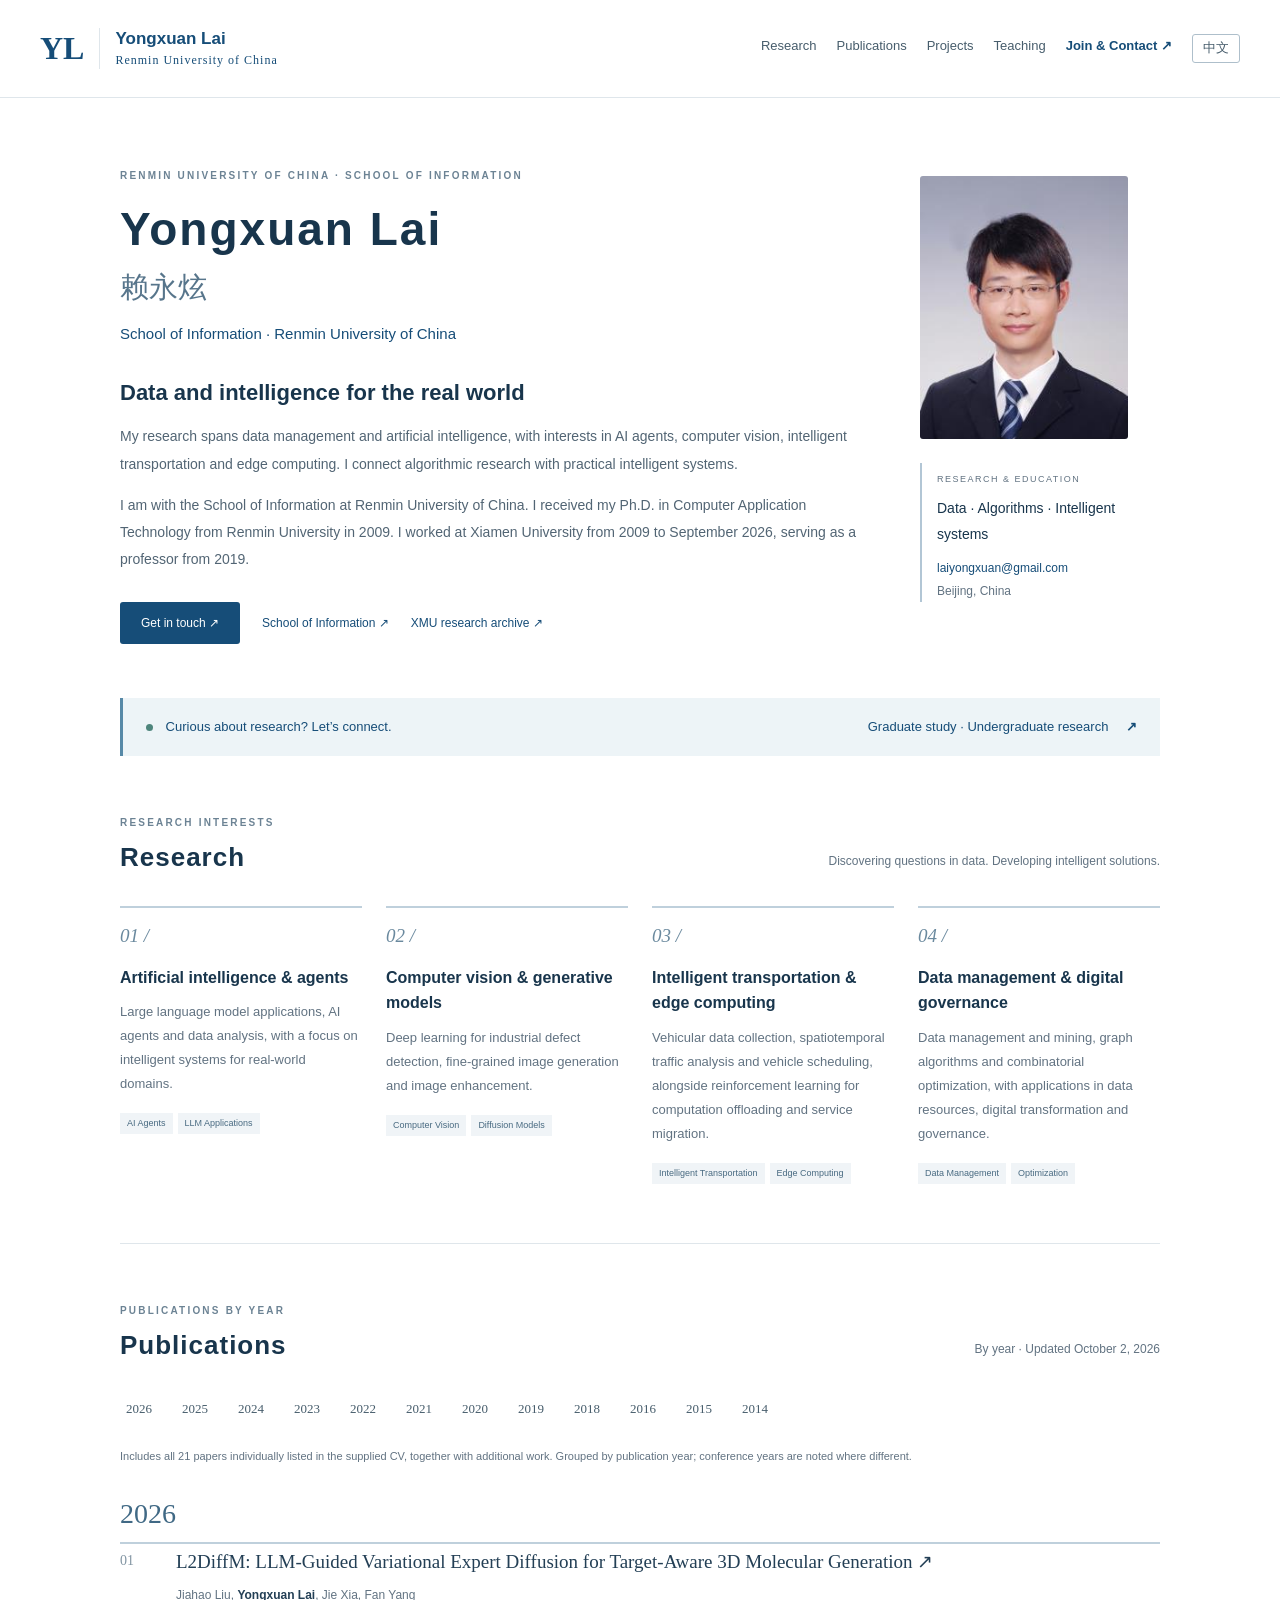
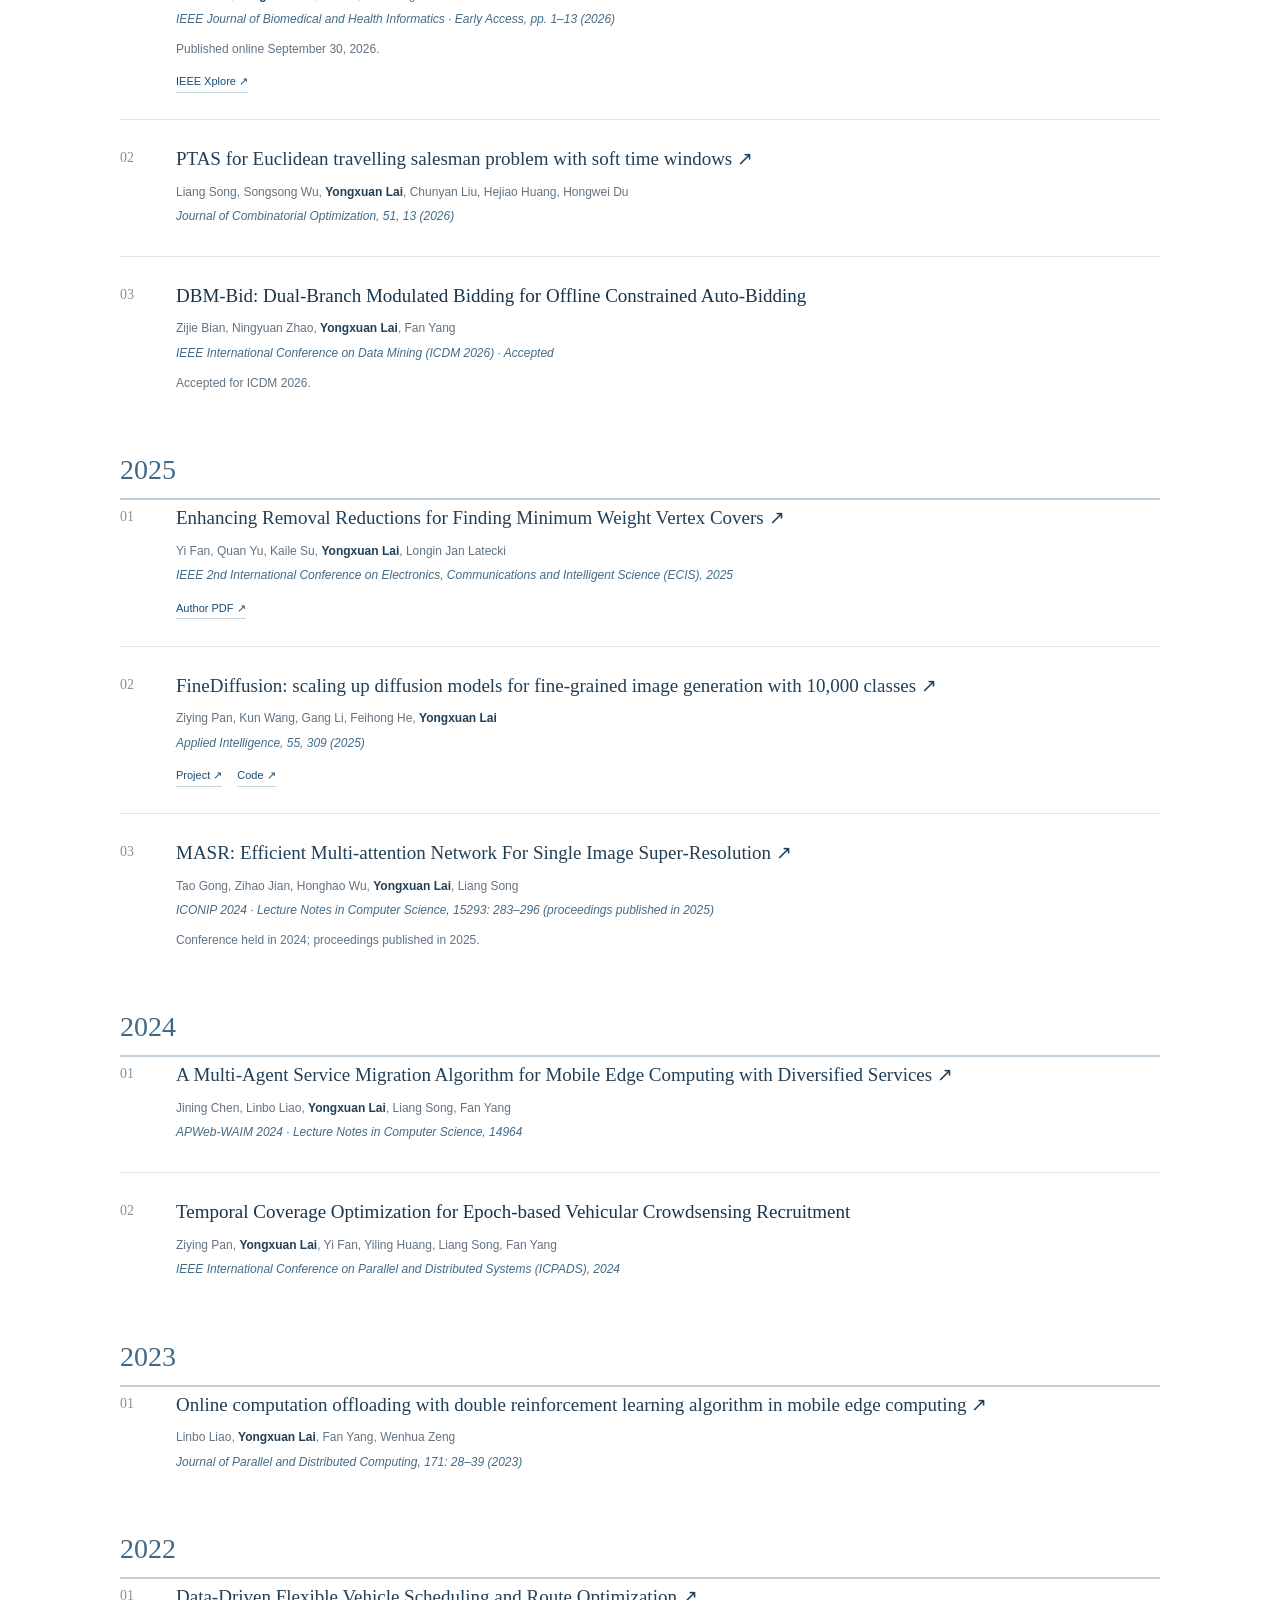
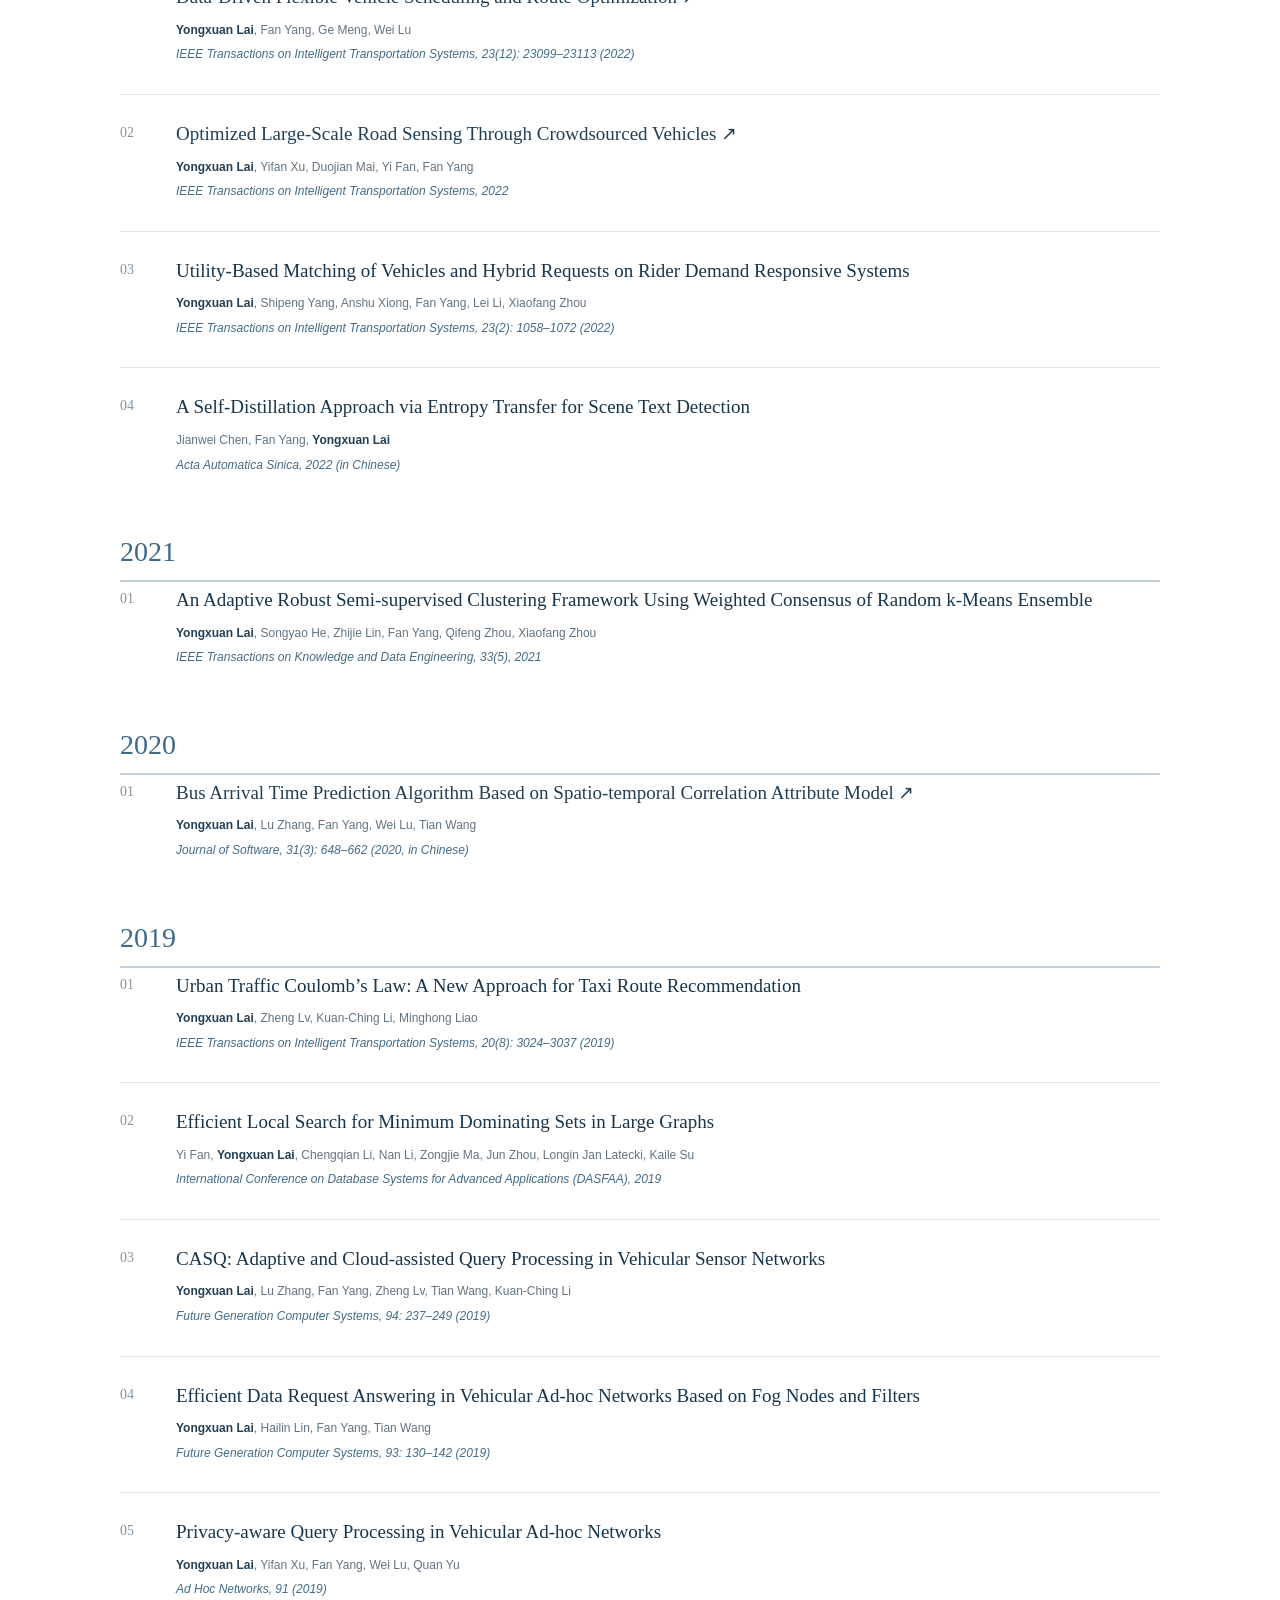
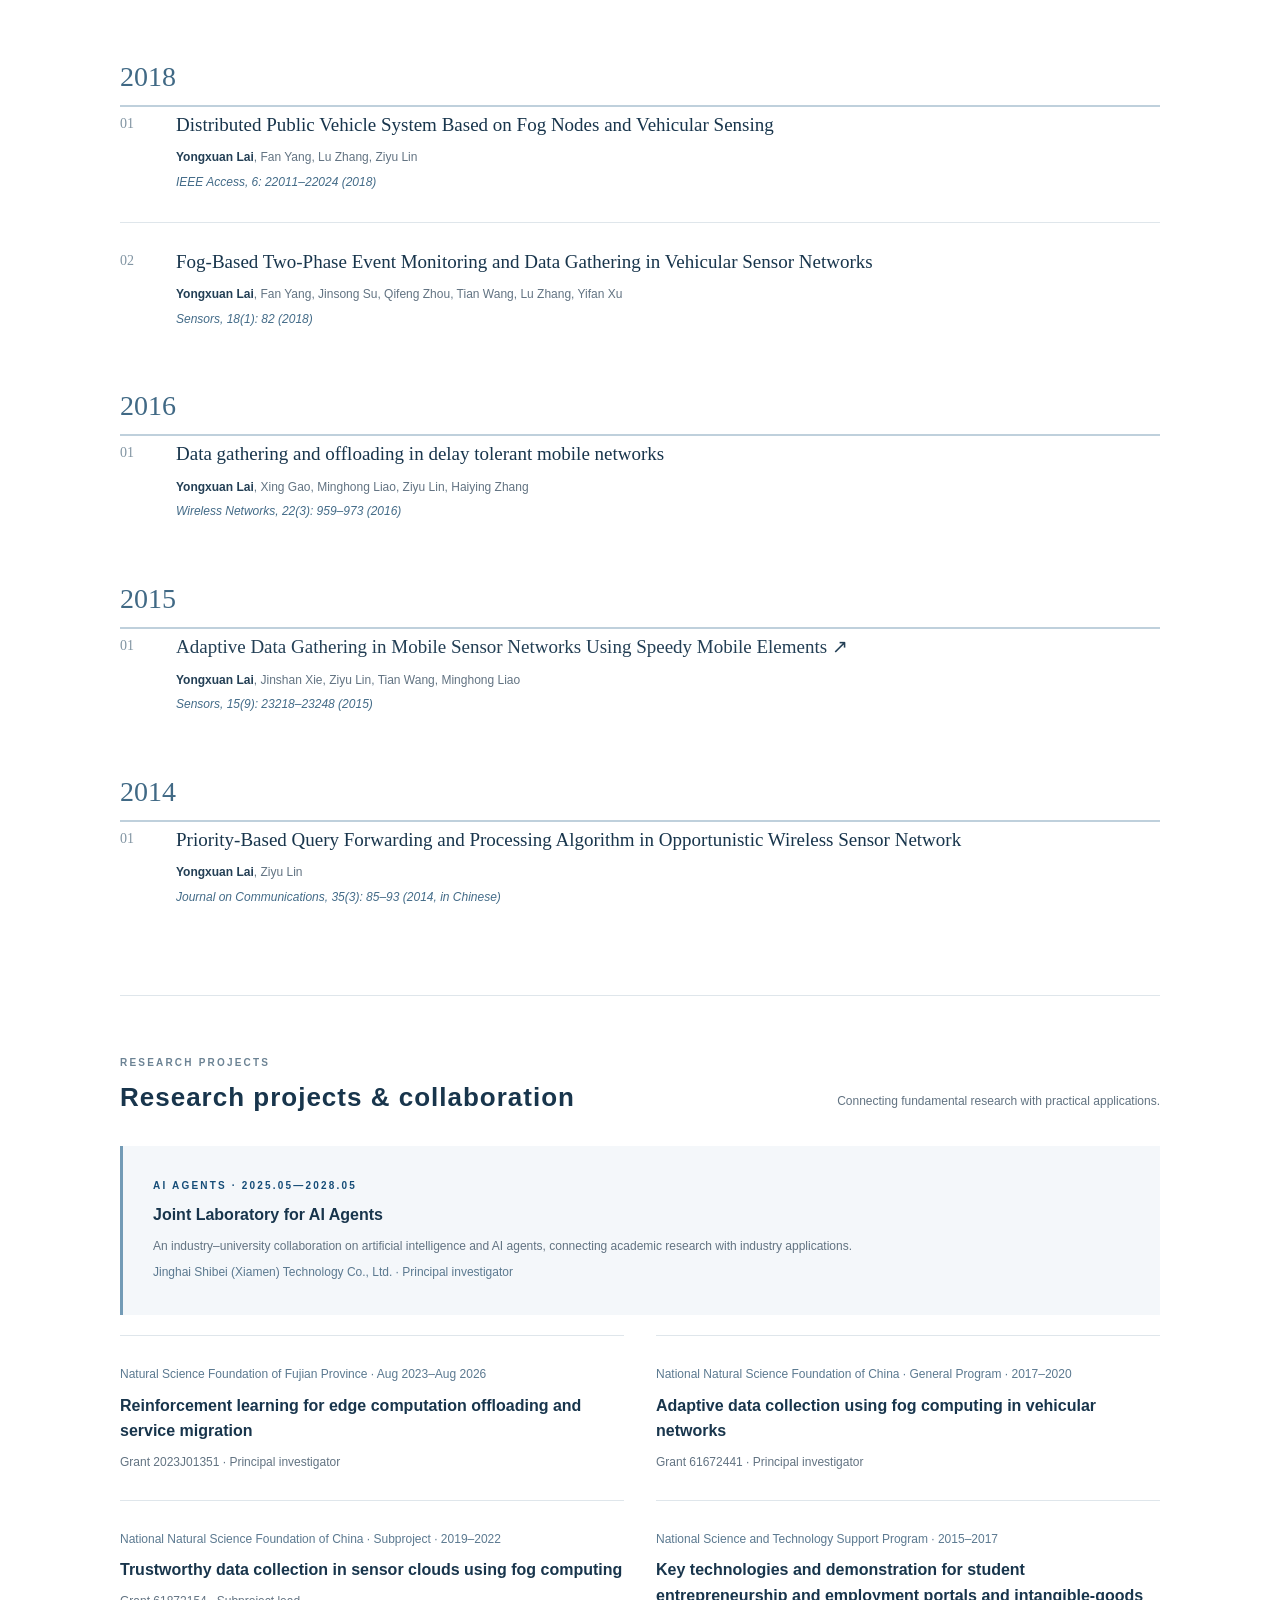
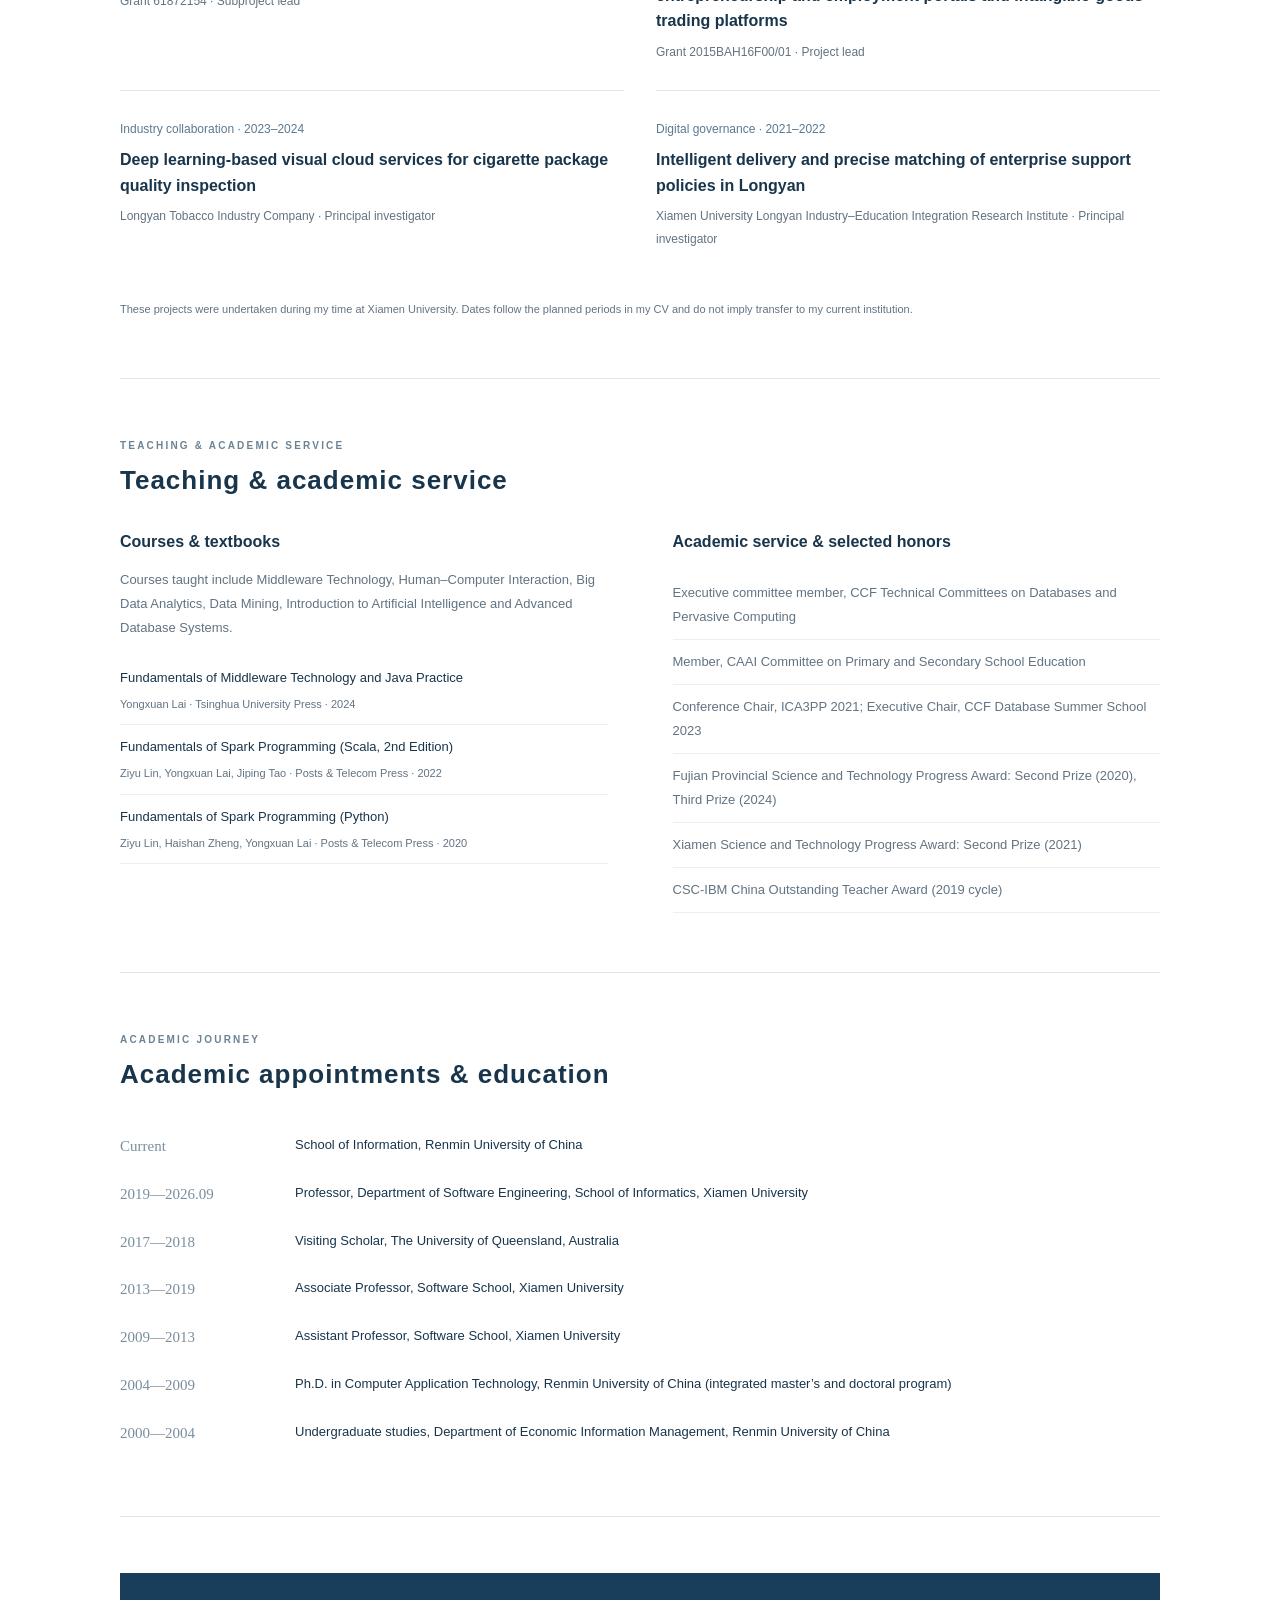
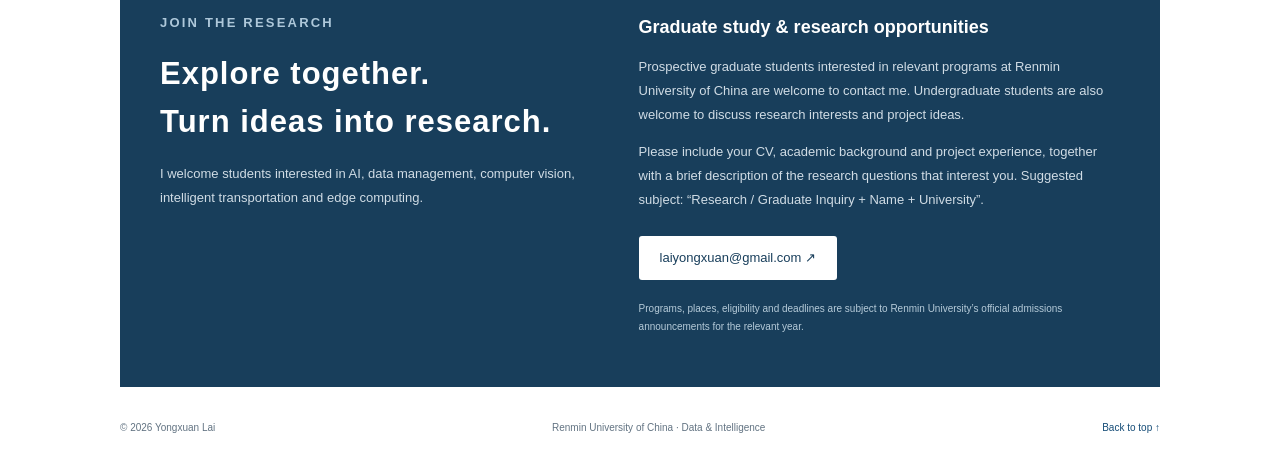
==== index.html @ f5ac89d7 "feat: update RUC affiliation and publish bilingual homepage with full bibliography" ====
<!doctype html>
<html lang="en">
<head>
<meta charset="utf-8"><meta name="viewport" content="width=device-width, initial-scale=1">
<title>Yongxuan Lai | School of Information, Renmin University of China</title>
<meta name="description" content="Yongxuan Lai, School of Information, Renmin University of China. Research in AI agents, data management, computer vision, intelligent transportation and edge computing. Publications, projects and opportunities.">
<meta name="theme-color" content="#163e65">
<link rel="icon" href="assets/favicon.svg" type="image/svg+xml"><link rel="stylesheet" href="style.css">
<link rel="alternate" hreflang="en" href="https://laiyongxuan.github.io/">
<link rel="alternate" hreflang="zh-CN" href="https://laiyongxuan.github.io/zh.html">
<link rel="alternate" hreflang="x-default" href="https://laiyongxuan.github.io/">
<link rel="canonical" href="https://laiyongxuan.github.io/">
</head>
<body>
<a class="skip" href="#main">Skip to content</a>
<header><a class="brand" href="#about">YL<span>Yongxuan Lai <small>Renmin University of China</small></span></a><nav aria-label="Main navigation"><a href="#research">Research</a><a href="#publications">Publications</a><a href="#projects">Projects</a><a href="#teaching">Teaching</a><a class="nav-join" href="#join">Join & Contact ↗</a><a class="language-switch" href="zh.html" lang="zh-CN" hreflang="zh-CN">中文</a></nav></header>
<main id="main">
<section class="hero" id="about"><div class="intro"><p class="eyebrow">RENMIN UNIVERSITY OF CHINA · SCHOOL OF INFORMATION</p><h1>Yongxuan Lai <span lang="zh-CN">赖永炫</span></h1><p class="position">School of Information · Renmin University of China</p><p class="lead">Data and intelligence for the real world</p><p>My research spans data management and artificial intelligence, with interests in AI agents, computer vision, intelligent transportation and edge computing. I connect algorithmic research with practical intelligent systems.</p><p>I am with the School of Information at Renmin University of China. I received my Ph.D. in Computer Application Technology from Renmin University in 2009. I worked at Xiamen University from 2009 to September 2026, serving as a professor from 2019.</p><div class="hero-links"><a class="button" href="mailto:laiyongxuan@gmail.com">Get in touch ↗</a><a href="https://info.ruc.edu.cn/" target="_blank" rel="noopener noreferrer">School of Information ↗</a><a href="https://scholar.xmu.edu.cn/Authors/Index?id=LaiYongXuan" target="_blank" rel="noopener noreferrer">XMU research archive ↗</a></div></div><aside class="profile"><img src="assets/portrait.jpg" alt="Yongxuan Lai" width="225" height="285"><div><span class="profile-label">RESEARCH & EDUCATION</span><p>Data · Algorithms · Intelligent systems</p><a href="mailto:laiyongxuan@gmail.com">laiyongxuan@gmail.com</a><small>Beijing, China</small></div></aside></section>
<a class="recruit-strip" href="#join"><span><i></i> Curious about research? Let’s connect.</span><span>Graduate study · Undergraduate research <b>↗</b></span></a>
<section id="research"><div class="section-heading"><div><p class="eyebrow">RESEARCH INTERESTS</p><h2>Research</h2></div><p>Discovering questions in data. Developing intelligent solutions.</p></div><div class="research-grid">
<article><span class="number">01 /</span><h3>Artificial intelligence & agents</h3><p>Large language model applications, AI agents and data analysis, with a focus on intelligent systems for real-world domains.</p><div class="tags"><span>AI Agents</span><span>LLM Applications</span></div></article>
<article><span class="number">02 /</span><h3>Computer vision & generative models</h3><p>Deep learning for industrial defect detection, fine-grained image generation and image enhancement.</p><div class="tags"><span>Computer Vision</span><span>Diffusion Models</span></div></article>
<article><span class="number">03 /</span><h3>Intelligent transportation & edge computing</h3><p>Vehicular data collection, spatiotemporal traffic analysis and vehicle scheduling, alongside reinforcement learning for computation offloading and service migration.</p><div class="tags"><span>Intelligent Transportation</span><span>Edge Computing</span></div></article>
<article><span class="number">04 /</span><h3>Data management & digital governance</h3><p>Data management and mining, graph algorithms and combinatorial optimization, with applications in data resources, digital transformation and governance.</p><div class="tags"><span>Data Management</span><span>Optimization</span></div></article>
</div></section>
<section id="publications"><div class="section-heading"><div><p class="eyebrow">PUBLICATIONS BY YEAR</p><h2>Publications</h2></div><p>By year · Updated October 2, 2026</p></div><nav class="year-nav" aria-label="Publication years"><a href="#papers-2026">2026</a><a href="#papers-2025">2025</a><a href="#papers-2024">2024</a><a href="#papers-2023">2023</a><a href="#papers-2022">2022</a><a href="#papers-2021">2021</a><a href="#papers-2020">2020</a><a href="#papers-2019">2019</a><a href="#papers-2018">2018</a><a href="#papers-2016">2016</a><a href="#papers-2015">2015</a><a href="#papers-2014">2014</a></nav><p class="section-note">Includes all 21 papers individually listed in the supplied CV, together with additional work. Grouped by publication year; conference years are noted where different.</p><div class="publication-year" id="papers-2026"><h3>2026</h3><div class="paper-list"><article class="paper" data-status="published"><div class="paper-index">01</div><div><h4><a href="https://doi.org/10.1109/JBHI.2026.3737835">L2DiffM: LLM-Guided Variational Expert Diffusion for Target-Aware 3D Molecular Generation ↗</a></h4><p>Jiahao Liu, <strong>Yongxuan Lai</strong>, Jie Xia, Fan Yang</p><p class="venue">IEEE Journal of Biomedical and Health Informatics · Early Access, pp. 1–13 (2026)</p><p class="paper-note">Published online September 30, 2026.</p><a class="paper-link" href="https://ieeexplore.ieee.org/document/11715883">IEEE Xplore ↗</a></div></article><article class="paper" data-status="published"><div class="paper-index">02</div><div><h4><a href="https://doi.org/10.1007/s10878-025-01387-z">PTAS for Euclidean travelling salesman problem with soft time windows ↗</a></h4><p>Liang Song, Songsong Wu, <strong>Yongxuan Lai</strong>, Chunyan Liu, Hejiao Huang, Hongwei Du</p><p class="venue">Journal of Combinatorial Optimization, 51, 13 (2026)</p></div></article><article class="paper" data-status="accepted"><div class="paper-index">03</div><div><h4>DBM-Bid: Dual-Branch Modulated Bidding for Offline Constrained Auto-Bidding</h4><p>Zijie Bian, Ningyuan Zhao, <strong>Yongxuan Lai</strong>, Fan Yang</p><p class="venue">IEEE International Conference on Data Mining (ICDM 2026) · Accepted</p><p class="paper-note">Accepted for ICDM 2026.</p></div></article></div></div><div class="publication-year" id="papers-2025"><h3>2025</h3><div class="paper-list"><article class="paper" data-status="published"><div class="paper-index">01</div><div><h4><a href="https://doi.org/10.1109/ECIS65594.2025.11086670">Enhancing Removal Reductions for Finding Minimum Weight Vertex Covers ↗</a></h4><p>Yi Fan, Quan Yu, Kaile Su, <strong>Yongxuan Lai</strong>, Longin Jan Latecki</p><p class="venue">IEEE 2nd International Conference on Electronics, Communications and Intelligent Science (ECIS), 2025</p><a class="paper-link" href="https://cis.temple.edu/~latecki/Papers/YiFan2025.pdf">Author PDF ↗</a></div></article><article class="paper" data-status="published"><div class="paper-index">02</div><div><h4><a href="https://doi.org/10.1007/s10489-024-06215-1">FineDiffusion: scaling up diffusion models for fine-grained image generation with 10,000 classes ↗</a></h4><p>Ziying Pan, Kun Wang, Gang Li, Feihong He, <strong>Yongxuan Lai</strong></p><p class="venue">Applied Intelligence, 55, 309 (2025)</p><a class="paper-link" href="https://finediffusion.github.io/">Project ↗</a><a class="paper-link" href="https://github.com/FineDiffusion/FineDiffusion/">Code ↗</a></div></article><article class="paper" data-status="published"><div class="paper-index">03</div><div><h4><a href="https://doi.org/10.1007/978-981-96-6596-9_20">MASR: Efficient Multi-attention Network For Single Image Super-Resolution ↗</a></h4><p>Tao Gong, Zihao Jian, Honghao Wu, <strong>Yongxuan Lai</strong>, Liang Song</p><p class="venue">ICONIP 2024 · Lecture Notes in Computer Science, 15293: 283–296 (proceedings published in 2025)</p><p class="paper-note">Conference held in 2024; proceedings published in 2025.</p></div></article></div></div><div class="publication-year" id="papers-2024"><h3>2024</h3><div class="paper-list"><article class="paper" data-status="published"><div class="paper-index">01</div><div><h4><a href="https://doi.org/10.1007/978-981-97-7241-4_22">A Multi-Agent Service Migration Algorithm for Mobile Edge Computing with Diversified Services ↗</a></h4><p>Jining Chen, Linbo Liao, <strong>Yongxuan Lai</strong>, Liang Song, Fan Yang</p><p class="venue">APWeb-WAIM 2024 · Lecture Notes in Computer Science, 14964</p></div></article><article class="paper" data-status="published"><div class="paper-index">02</div><div><h4>Temporal Coverage Optimization for Epoch-based Vehicular Crowdsensing Recruitment</h4><p>Ziying Pan, <strong>Yongxuan Lai</strong>, Yi Fan, Yiling Huang, Liang Song, Fan Yang</p><p class="venue">IEEE International Conference on Parallel and Distributed Systems (ICPADS), 2024</p></div></article></div></div><div class="publication-year" id="papers-2023"><h3>2023</h3><div class="paper-list"><article class="paper" data-status="published"><div class="paper-index">01</div><div><h4><a href="https://doi.org/10.1016/j.jpdc.2022.09.006">Online computation offloading with double reinforcement learning algorithm in mobile edge computing ↗</a></h4><p>Linbo Liao, <strong>Yongxuan Lai</strong>, Fan Yang, Wenhua Zeng</p><p class="venue">Journal of Parallel and Distributed Computing, 171: 28–39 (2023)</p></div></article></div></div><div class="publication-year" id="papers-2022"><h3>2022</h3><div class="paper-list"><article class="paper" data-status="published"><div class="paper-index">01</div><div><h4><a href="https://doi.org/10.1109/TITS.2022.3204644">Data-Driven Flexible Vehicle Scheduling and Route Optimization ↗</a></h4><p><strong>Yongxuan Lai</strong>, Fan Yang, Ge Meng, Wei Lu</p><p class="venue">IEEE Transactions on Intelligent Transportation Systems, 23(12): 23099–23113 (2022)</p></div></article><article class="paper" data-status="published"><div class="paper-index">02</div><div><h4><a href="https://doi.org/10.1109/TITS.2022.3147211">Optimized Large-Scale Road Sensing Through Crowdsourced Vehicles ↗</a></h4><p><strong>Yongxuan Lai</strong>, Yifan Xu, Duojian Mai, Yi Fan, Fan Yang</p><p class="venue">IEEE Transactions on Intelligent Transportation Systems, 2022</p></div></article><article class="paper" data-status="published"><div class="paper-index">03</div><div><h4>Utility-Based Matching of Vehicles and Hybrid Requests on Rider Demand Responsive Systems</h4><p><strong>Yongxuan Lai</strong>, Shipeng Yang, Anshu Xiong, Fan Yang, Lei Li, Xiaofang Zhou</p><p class="venue">IEEE Transactions on Intelligent Transportation Systems, 23(2): 1058–1072 (2022)</p></div></article><article class="paper" data-status="published"><div class="paper-index">04</div><div><h4>A Self-Distillation Approach via Entropy Transfer for Scene Text Detection</h4><p>Jianwei Chen, Fan Yang, <strong>Yongxuan Lai</strong></p><p class="venue">Acta Automatica Sinica, 2022 (in Chinese)</p></div></article></div></div><div class="publication-year" id="papers-2021"><h3>2021</h3><div class="paper-list"><article class="paper" data-status="published"><div class="paper-index">01</div><div><h4>An Adaptive Robust Semi-supervised Clustering Framework Using Weighted Consensus of Random k-Means Ensemble</h4><p><strong>Yongxuan Lai</strong>, Songyao He, Zhijie Lin, Fan Yang, Qifeng Zhou, Xiaofang Zhou</p><p class="venue">IEEE Transactions on Knowledge and Data Engineering, 33(5), 2021</p></div></article></div></div><div class="publication-year" id="papers-2020"><h3>2020</h3><div class="paper-list"><article class="paper" data-status="published"><div class="paper-index">01</div><div><h4><a href="https://doi.org/10.13328/j.cnki.jos.005901">Bus Arrival Time Prediction Algorithm Based on Spatio-temporal Correlation Attribute Model ↗</a></h4><p><strong>Yongxuan Lai</strong>, Lu Zhang, Fan Yang, Wei Lu, Tian Wang</p><p class="venue">Journal of Software, 31(3): 648–662 (2020, in Chinese)</p></div></article></div></div><div class="publication-year" id="papers-2019"><h3>2019</h3><div class="paper-list"><article class="paper" data-status="published"><div class="paper-index">01</div><div><h4>Urban Traffic Coulomb’s Law: A New Approach for Taxi Route Recommendation</h4><p><strong>Yongxuan Lai</strong>, Zheng Lv, Kuan-Ching Li, Minghong Liao</p><p class="venue">IEEE Transactions on Intelligent Transportation Systems, 20(8): 3024–3037 (2019)</p></div></article><article class="paper" data-status="published"><div class="paper-index">02</div><div><h4>Efficient Local Search for Minimum Dominating Sets in Large Graphs</h4><p>Yi Fan, <strong>Yongxuan Lai</strong>, Chengqian Li, Nan Li, Zongjie Ma, Jun Zhou, Longin Jan Latecki, Kaile Su</p><p class="venue">International Conference on Database Systems for Advanced Applications (DASFAA), 2019</p></div></article><article class="paper" data-status="published"><div class="paper-index">03</div><div><h4>CASQ: Adaptive and Cloud-assisted Query Processing in Vehicular Sensor Networks</h4><p><strong>Yongxuan Lai</strong>, Lu Zhang, Fan Yang, Zheng Lv, Tian Wang, Kuan-Ching Li</p><p class="venue">Future Generation Computer Systems, 94: 237–249 (2019)</p></div></article><article class="paper" data-status="published"><div class="paper-index">04</div><div><h4>Efficient Data Request Answering in Vehicular Ad-hoc Networks Based on Fog Nodes and Filters</h4><p><strong>Yongxuan Lai</strong>, Hailin Lin, Fan Yang, Tian Wang</p><p class="venue">Future Generation Computer Systems, 93: 130–142 (2019)</p></div></article><article class="paper" data-status="published"><div class="paper-index">05</div><div><h4>Privacy-aware Query Processing in Vehicular Ad-hoc Networks</h4><p><strong>Yongxuan Lai</strong>, Yifan Xu, Fan Yang, Wei Lu, Quan Yu</p><p class="venue">Ad Hoc Networks, 91 (2019)</p></div></article></div></div><div class="publication-year" id="papers-2018"><h3>2018</h3><div class="paper-list"><article class="paper" data-status="published"><div class="paper-index">01</div><div><h4>Distributed Public Vehicle System Based on Fog Nodes and Vehicular Sensing</h4><p><strong>Yongxuan Lai</strong>, Fan Yang, Lu Zhang, Ziyu Lin</p><p class="venue">IEEE Access, 6: 22011–22024 (2018)</p></div></article><article class="paper" data-status="published"><div class="paper-index">02</div><div><h4>Fog-Based Two-Phase Event Monitoring and Data Gathering in Vehicular Sensor Networks</h4><p><strong>Yongxuan Lai</strong>, Fan Yang, Jinsong Su, Qifeng Zhou, Tian Wang, Lu Zhang, Yifan Xu</p><p class="venue">Sensors, 18(1): 82 (2018)</p></div></article></div></div><div class="publication-year" id="papers-2016"><h3>2016</h3><div class="paper-list"><article class="paper" data-status="published"><div class="paper-index">01</div><div><h4>Data gathering and offloading in delay tolerant mobile networks</h4><p><strong>Yongxuan Lai</strong>, Xing Gao, Minghong Liao, Ziyu Lin, Haiying Zhang</p><p class="venue">Wireless Networks, 22(3): 959–973 (2016)</p></div></article></div></div><div class="publication-year" id="papers-2015"><h3>2015</h3><div class="paper-list"><article class="paper" data-status="published"><div class="paper-index">01</div><div><h4><a href="https://doi.org/10.3390/s150923218">Adaptive Data Gathering in Mobile Sensor Networks Using Speedy Mobile Elements ↗</a></h4><p><strong>Yongxuan Lai</strong>, Jinshan Xie, Ziyu Lin, Tian Wang, Minghong Liao</p><p class="venue">Sensors, 15(9): 23218–23248 (2015)</p></div></article></div></div><div class="publication-year" id="papers-2014"><h3>2014</h3><div class="paper-list"><article class="paper" data-status="published"><div class="paper-index">01</div><div><h4>Priority-Based Query Forwarding and Processing Algorithm in Opportunistic Wireless Sensor Network</h4><p><strong>Yongxuan Lai</strong>, Ziyu Lin</p><p class="venue">Journal on Communications, 35(3): 85–93 (2014, in Chinese)</p></div></article></div></div></section>
<section id="projects"><div class="section-heading"><div><p class="eyebrow">RESEARCH PROJECTS</p><h2>Research projects & collaboration</h2></div><p>Connecting fundamental research with practical applications.</p></div><div class="projects">
<article class="featured-project"><p class="eyebrow">AI AGENTS · 2025.05—2028.05</p><h3>Joint Laboratory for AI Agents</h3><p>An industry–university collaboration on artificial intelligence and AI agents, connecting academic research with industry applications.</p><p class="project-meta">Jinghai Shibei (Xiamen) Technology Co., Ltd. · Principal investigator</p></article>
<article><p class="project-meta">Natural Science Foundation of Fujian Province · Aug 2023–Aug 2026</p><h3>Reinforcement learning for edge computation offloading and service migration</h3><p>Grant 2023J01351 · Principal investigator</p></article>
<article><p class="project-meta">National Natural Science Foundation of China · General Program · 2017–2020</p><h3>Adaptive data collection using fog computing in vehicular networks</h3><p>Grant 61672441 · Principal investigator</p></article>
<article><p class="project-meta">National Natural Science Foundation of China · Subproject · 2019–2022</p><h3>Trustworthy data collection in sensor clouds using fog computing</h3><p>Grant 61872154 · Subproject lead</p></article>
<article><p class="project-meta">National Science and Technology Support Program · 2015–2017</p><h3>Key technologies and demonstration for student entrepreneurship and employment portals and intangible-goods trading platforms</h3><p>Grant 2015BAH16F00/01 · Project lead</p></article>
<article><p class="project-meta">Industry collaboration · 2023–2024</p><h3>Deep learning-based visual cloud services for cigarette package quality inspection</h3><p>Longyan Tobacco Industry Company · Principal investigator</p></article>
<article><p class="project-meta">Digital governance · 2021–2022</p><h3>Intelligent delivery and precise matching of enterprise support policies in Longyan</h3><p>Xiamen University Longyan Industry–Education Integration Research Institute · Principal investigator</p></article>
</div><p class="section-note">These projects were undertaken during my time at Xiamen University. Dates follow the planned periods in my CV and do not imply transfer to my current institution.</p></section>
<section id="teaching"><div class="section-heading"><div><p class="eyebrow">TEACHING & ACADEMIC SERVICE</p><h2>Teaching & academic service</h2></div></div><div class="two-columns"><div><h3 class="subheading">Courses & textbooks</h3><p>Courses taught include Middleware Technology, Human–Computer Interaction, Big Data Analytics, Data Mining, Introduction to Artificial Intelligence and Advanced Database Systems.</p><ul class="clean-list"><li><strong>Fundamentals of Middleware Technology and Java Practice</strong><span>Yongxuan Lai · Tsinghua University Press · 2024</span></li><li><strong>Fundamentals of Spark Programming (Scala, 2nd Edition)</strong><span>Ziyu Lin, Yongxuan Lai, Jiping Tao · Posts & Telecom Press · 2022</span></li><li><strong>Fundamentals of Spark Programming (Python)</strong><span>Ziyu Lin, Haishan Zheng, Yongxuan Lai · Posts & Telecom Press · 2020</span></li></ul></div><div><h3 class="subheading">Academic service & selected honors</h3><ul class="clean-list"><li>Executive committee member, CCF Technical Committees on Databases and Pervasive Computing</li><li>Member, CAAI Committee on Primary and Secondary School Education</li><li>Conference Chair, ICA3PP 2021; Executive Chair, CCF Database Summer School 2023</li><li>Fujian Provincial Science and Technology Progress Award: Second Prize (2020), Third Prize (2024)</li><li>Xiamen Science and Technology Progress Award: Second Prize (2021)</li><li>CSC-IBM China Outstanding Teacher Award (2019 cycle)</li></ul></div></div></section>
<section id="experience"><div class="section-heading"><div><p class="eyebrow">ACADEMIC JOURNEY</p><h2>Academic appointments & education</h2></div></div><div class="timeline"><p><time>Current</time><span>School of Information, Renmin University of China</span></p><p><time>2019—2026.09</time><span>Professor, Department of Software Engineering, School of Informatics, Xiamen University</span></p><p><time>2017—2018</time><span>Visiting Scholar, The University of Queensland, Australia</span></p><p><time>2013—2019</time><span>Associate Professor, Software School, Xiamen University</span></p><p><time>2009—2013</time><span>Assistant Professor, Software School, Xiamen University</span></p><p><time>2004—2009</time><span>Ph.D. in Computer Application Technology, Renmin University of China (integrated master’s and doctoral program)</span></p><p><time>2000—2004</time><span>Undergraduate studies, Department of Economic Information Management, Renmin University of China</span></p></div></section>
<section class="join" id="join"><div><p class="eyebrow">JOIN THE RESEARCH</p><h2>Explore together.<br>Turn ideas into research.</h2><p>I welcome students interested in AI, data management, computer vision, intelligent transportation and edge computing.</p></div><div><h3>Graduate study & research opportunities</h3><p>Prospective graduate students interested in relevant programs at Renmin University of China are welcome to contact me. Undergraduate students are also welcome to discuss research interests and project ideas.</p><p>Please include your CV, academic background and project experience, together with a brief description of the research questions that interest you. Suggested subject: “Research / Graduate Inquiry + Name + University”.</p><a class="button light" href="mailto:laiyongxuan@gmail.com?subject=Research%20%2F%20Graduate%20Inquiry">laiyongxuan@gmail.com ↗</a><p class="join-note">Programs, places, eligibility and deadlines are subject to Renmin University’s official admissions announcements for the relevant year.</p></div></section>
</main><footer><span>© 2026 Yongxuan Lai</span><span>Renmin University of China · Data & Intelligence</span><a href="#about">Back to top ↑</a></footer>
</body></html>
---- style.css ----
:root{--ink:#18354c;--blue:#164d78;--muted:#627382;--line:#dfe6eb;--paper:#fff;--wash:#f4f7fa}*{box-sizing:border-box}html{scroll-behavior:smooth;scroll-padding-top:95px}body{margin:0;background:var(--paper);color:var(--ink);font-family:Inter,"Segoe UI","Microsoft YaHei",sans-serif;font-size:15px;line-height:1.85}a{color:var(--blue);text-decoration:none}a:hover{text-decoration:underline;text-underline-offset:5px}a:focus-visible{outline:3px solid #bc843f;outline-offset:5px}header{max-width:1200px;margin:auto;min-height:98px;display:flex;align-items:center;justify-content:space-between;padding:20px 40px;border-bottom:1px solid var(--line);gap:24px}.brand{display:flex;gap:15px;align-items:center;font-family:Georgia,serif;font-size:32px;font-weight:bold;line-height:1.3}.brand>span{border-left:1px solid var(--line);padding-left:15px;font-family:"Microsoft YaHei",sans-serif;font-size:17px}.brand small{display:block;font-weight:400;font-family:Georgia,serif;font-size:12px;letter-spacing:1px;margin-top:3px}nav{display:flex;gap:26px;font-size:13px}nav a{color:#475d6c}.nav-join{color:var(--blue);font-weight:600}main{max-width:1120px;margin:auto;padding:0 40px}.hero{display:grid;grid-template-columns:1fr 240px;gap:85px;padding:70px 0 54px;border:0}.eyebrow{font-size:10px;letter-spacing:2.2px;font-weight:700;color:#6c8394;line-height:1.6;margin:0 0 16px}h1{font-size:46px;letter-spacing:2px;line-height:1.3;margin:0 0 14px;font-weight:600}h1 span{font-family:Georgia,serif;font-size:29px;font-weight:400;letter-spacing:0;display:block;margin-top:9px;color:#57758b}.position{font-size:15px;margin:0 0 28px;color:var(--blue)}.lead{font-size:22px!important;font-weight:600;margin-bottom:12px!important}.intro>p:not(.eyebrow):not(.position){font-size:14px;line-height:1.95}.intro>p:not(.lead):not(.position):not(.eyebrow){color:#526574}.hero-links{display:flex;align-items:center;gap:22px;flex-wrap:wrap;margin-top:28px;font-size:12px}.button{display:inline-block;background:var(--blue);color:white;padding:10px 21px;border-radius:3px}.profile{padding-top:8px}.profile img{display:block;width:208px;height:263px;object-fit:cover;object-position:top;border-radius:3px;background:var(--wash)}.profile>div{border-left:2px solid #b2c6d5;margin-top:24px;padding-left:15px}.profile-label{font-size:9px;letter-spacing:1.5px;color:var(--muted)}.profile p{font-size:14px;margin:5px 0}.profile a{font-size:12px}.profile small{display:block;color:var(--muted);font-size:12px}.recruit-strip{display:flex;justify-content:space-between;gap:14px;background:#edf4f7;padding:17px 23px;border-left:3px solid #5789a7;font-size:13px}.recruit-strip i{display:inline-block;width:7px;height:7px;background:#4e857c;border-radius:50%;margin-right:9px}.recruit-strip b{margin-left:14px}section{padding:59px 0;border-bottom:1px solid var(--line);scroll-margin-top:15px}.section-heading{display:flex;justify-content:space-between;align-items:end;gap:20px;margin-bottom:29px}.section-heading .eyebrow{margin-bottom:7px}h2{font-size:26px;letter-spacing:1px;font-weight:600;line-height:1.5;margin:0}.section-heading>p{font-size:12px;color:var(--muted);margin:0 0 5px}h3{font-size:17px;font-weight:600;line-height:1.6;margin:0 0 12px}.research-grid{display:grid;grid-template-columns:repeat(4,1fr);gap:24px}.research-grid article{border-top:2px solid #bfd0dc;padding-top:15px}.number{font:italic 19px Georgia,serif;color:#6a899e}.research-grid h3{margin:14px 0 10px;font-size:16px}.research-grid p{font-size:13px;color:var(--muted);margin:0 0 17px}.tags{display:flex;gap:5px;flex-wrap:wrap}.tags span{font-size:9px;color:#486a81;background:#f0f4f7;padding:2px 7px}.paper{display:grid;grid-template-columns:76px 1fr;gap:24px;padding:25px 0;border-top:1px solid var(--line)}.paper:first-child{border-top:0;padding-top:4px}.year{font:23px Georgia,serif;color:#406985;padding-top:2px}.year span{display:block;font:10px "Microsoft YaHei",sans-serif;color:#588678;margin-top:10px}.paper h3{font-family:Georgia,"Times New Roman",serif;font-size:19px;line-height:1.45;margin-bottom:8px;font-weight:500}.paper h3 a{color:#233f55}.paper p{font-size:12px;line-height:1.8;color:var(--muted);margin:3px 0}.paper strong{color:#233f55;font-weight:600}.paper .venue{color:#436b88;font-style:italic}.paper .paper-note{margin-top:8px}.paper-link{display:inline-block;font-size:11px;margin:8px 15px 0 0;border-bottom:1px solid #c6d6e1}.section-note{font-size:11px;color:var(--muted);margin:22px 0 0}.projects{display:grid;grid-template-columns:1fr 1fr;gap:0 32px}.projects article{border-top:1px solid var(--line);padding:23px 0}.projects .featured-project{grid-column:1/-1;background:var(--wash);padding:28px 30px;margin-bottom:20px;border:0;border-left:3px solid #739bb6}.projects h3{font-size:16px;margin:7px 0}.projects p{font-size:12px;color:var(--muted);margin:4px 0}.projects .eyebrow{font-size:10px;color:var(--blue);margin-bottom:8px}.project-meta{color:#5b7990!important}.two-columns{display:grid;grid-template-columns:1fr 1fr;gap:65px}.two-columns p,.clean-list{font-size:13px;color:var(--muted)}.subheading{font-size:16px}.clean-list{list-style:none;padding:0;margin:16px 0 0}.clean-list li{padding:10px 0;border-bottom:1px solid #edf0f3}.clean-list strong{font-weight:500;color:var(--ink)}.clean-list span{display:block;font-size:11px;margin-top:4px}.timeline p{display:grid;grid-template-columns:155px 1fr;gap:20px;font-size:13px;margin:0;padding:10px 0}.timeline time{color:#7b8f9e;font-family:Georgia,serif;font-size:15px}.join{margin-top:56px;background:#183e5b;color:#fff;padding:40px;display:grid;grid-template-columns:1fr 1.15fr;gap:60px;border:0}.join .eyebrow{color:#aec8da}.join h2{font-size:31px;line-height:1.55;margin-bottom:16px}.join p{font-size:13px;color:#d0dce5}.join h3{font-size:18px}.join .light{background:#fff;color:#183e5b;font-size:13px;margin:10px 0}.join .join-note{font-size:10px;color:#b6cbd9}.skip{position:absolute;left:-1000px}.skip:focus{left:12px;top:12px;background:white;z-index:10;padding:12px}footer{max-width:1120px;margin:0 auto;padding:32px 40px;display:flex;gap:20px;justify-content:space-between;font-size:10px;color:var(--muted)}@media(max-width:900px){header{flex-wrap:wrap}nav{gap:22px;flex-wrap:wrap}.hero{gap:35px;grid-template-columns:1fr 208px}.research-grid{grid-template-columns:1fr 1fr}.join{gap:30px}.two-columns{gap:35px}}@media(max-width:600px){header{padding:20px 24px;gap:18px}nav{gap:10px 18px;font-size:12px}main{padding:0 24px}.hero{padding:35px 0;grid-template-columns:1fr;gap:24px}h1{font-size:38px}h1 span{font-size:25px}.profile{display:flex;gap:22px;align-items:center;padding:0}.profile img{width:100px;height:127px}.profile>div{margin:0}.hero-links{gap:15px}.recruit-strip{display:block;padding:14px 17px}.recruit-strip>span{display:block;font-size:12px}.section-heading{display:block}.section-heading>p{margin-top:12px}section{padding:40px 0}.research-grid{gap:24px 18px}.research-grid h3{font-size:15px}.paper{grid-template-columns:48px 1fr;gap:14px}.year{font-size:19px}.year span{font-size:9px}.paper h3{font-size:17px;overflow-wrap:anywhere}.projects,.two-columns{grid-template-columns:1fr;gap:15px}.timeline p{grid-template-columns:100px 1fr;gap:12px}.join{grid-template-columns:1fr;padding:28px 24px;margin-top:35px;gap:18px}.join h2{font-size:27px}footer{flex-wrap:wrap;padding:25px 24px;gap:10px 20px}}@media(prefers-reduced-motion:reduce){html{scroll-behavior:auto}}@media print{header,nav,.recruit-strip,.hero-links,.skip{display:none}main{padding:0;max-width:none}.hero{padding-top:0}section{break-inside:avoid}.join{background:white;color:var(--ink)}.join p,.join .eyebrow{color:var(--ink)}a{color:inherit}}
/* Bilingual navigation and yearly bibliography. */
header{max-width:1360px;flex-wrap:wrap}nav{gap:20px}.language-switch{border:1px solid #aebfcb;border-radius:3px;padding:1px 10px;white-space:nowrap}.year-nav{display:flex;flex-wrap:wrap;gap:8px 18px;font-family:Georgia,serif;margin-bottom:18px}.year-nav a{padding:3px 6px}.publication-year{padding-top:32px;scroll-margin-top:25px}.publication-year>h3{font:28px Georgia,serif;color:#406985;border-bottom:2px solid #bfd0dc;padding-bottom:12px;margin-bottom:0}.paper{grid-template-columns:36px 1fr;gap:20px}.paper-index{font:14px Georgia,serif;color:#8295a3;padding-top:5px}.paper h4{font-family:Georgia,"Times New Roman",serif;font-size:19px;line-height:1.5;margin:0 0 8px;font-weight:500}.paper h4 a{color:#233f55}.submissions{border-top:1px dashed #bcc8d0;margin-top:32px}.submissions>h3{font:600 19px "Segoe UI","Microsoft YaHei",sans-serif}.submissions .paper-note{color:#806530}html[lang="en"] .research-grid h3{font-size:16px}html[lang="en"] .hero{gap:55px}html[lang="en"] .intro .lead{line-height:1.5}.timeline time{white-space:nowrap}@media(max-width:600px){.paper{grid-template-columns:25px 1fr;gap:10px}.paper h4{font-size:17px;overflow-wrap:anywhere}html[lang="en"] h1{font-size:36px}html[lang="en"] .hero{gap:24px}header nav{gap:10px 14px}.timeline p{grid-template-columns:118px 1fr}.hero-links a{overflow-wrap:anywhere}}
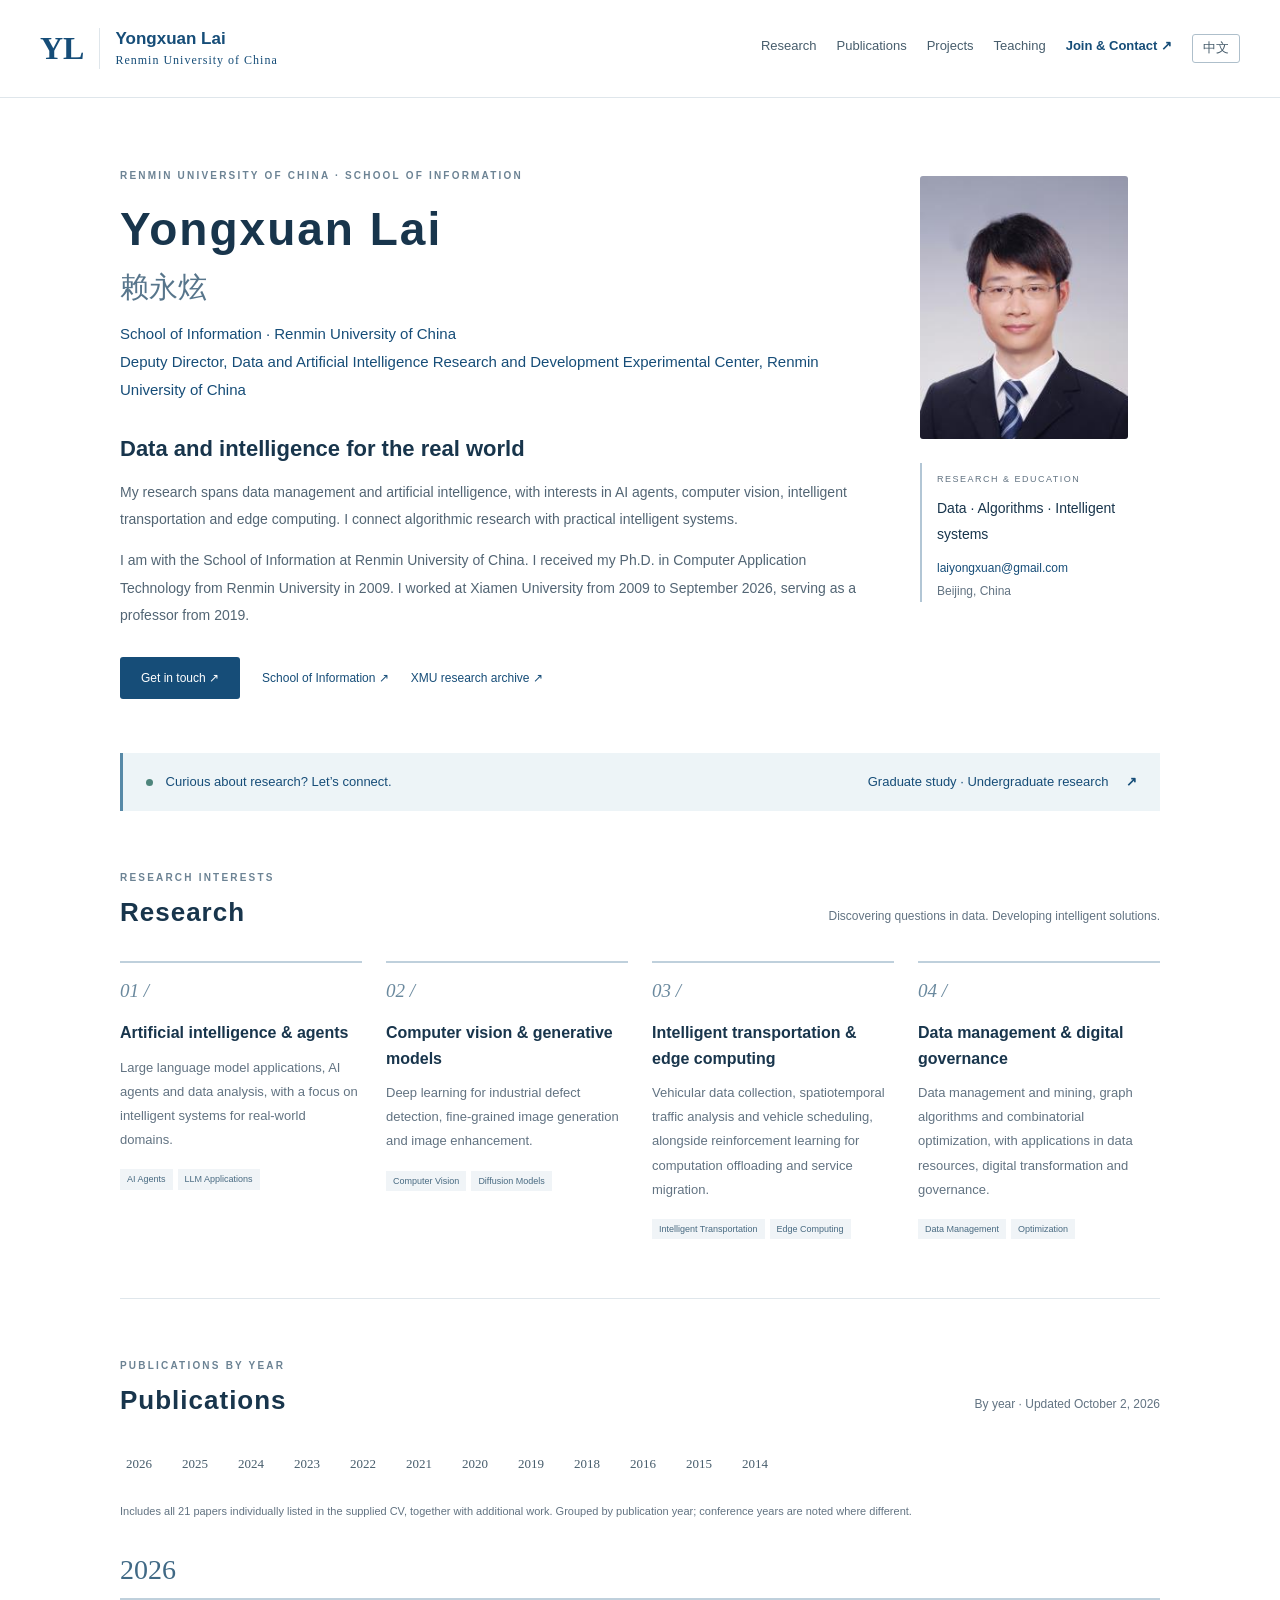
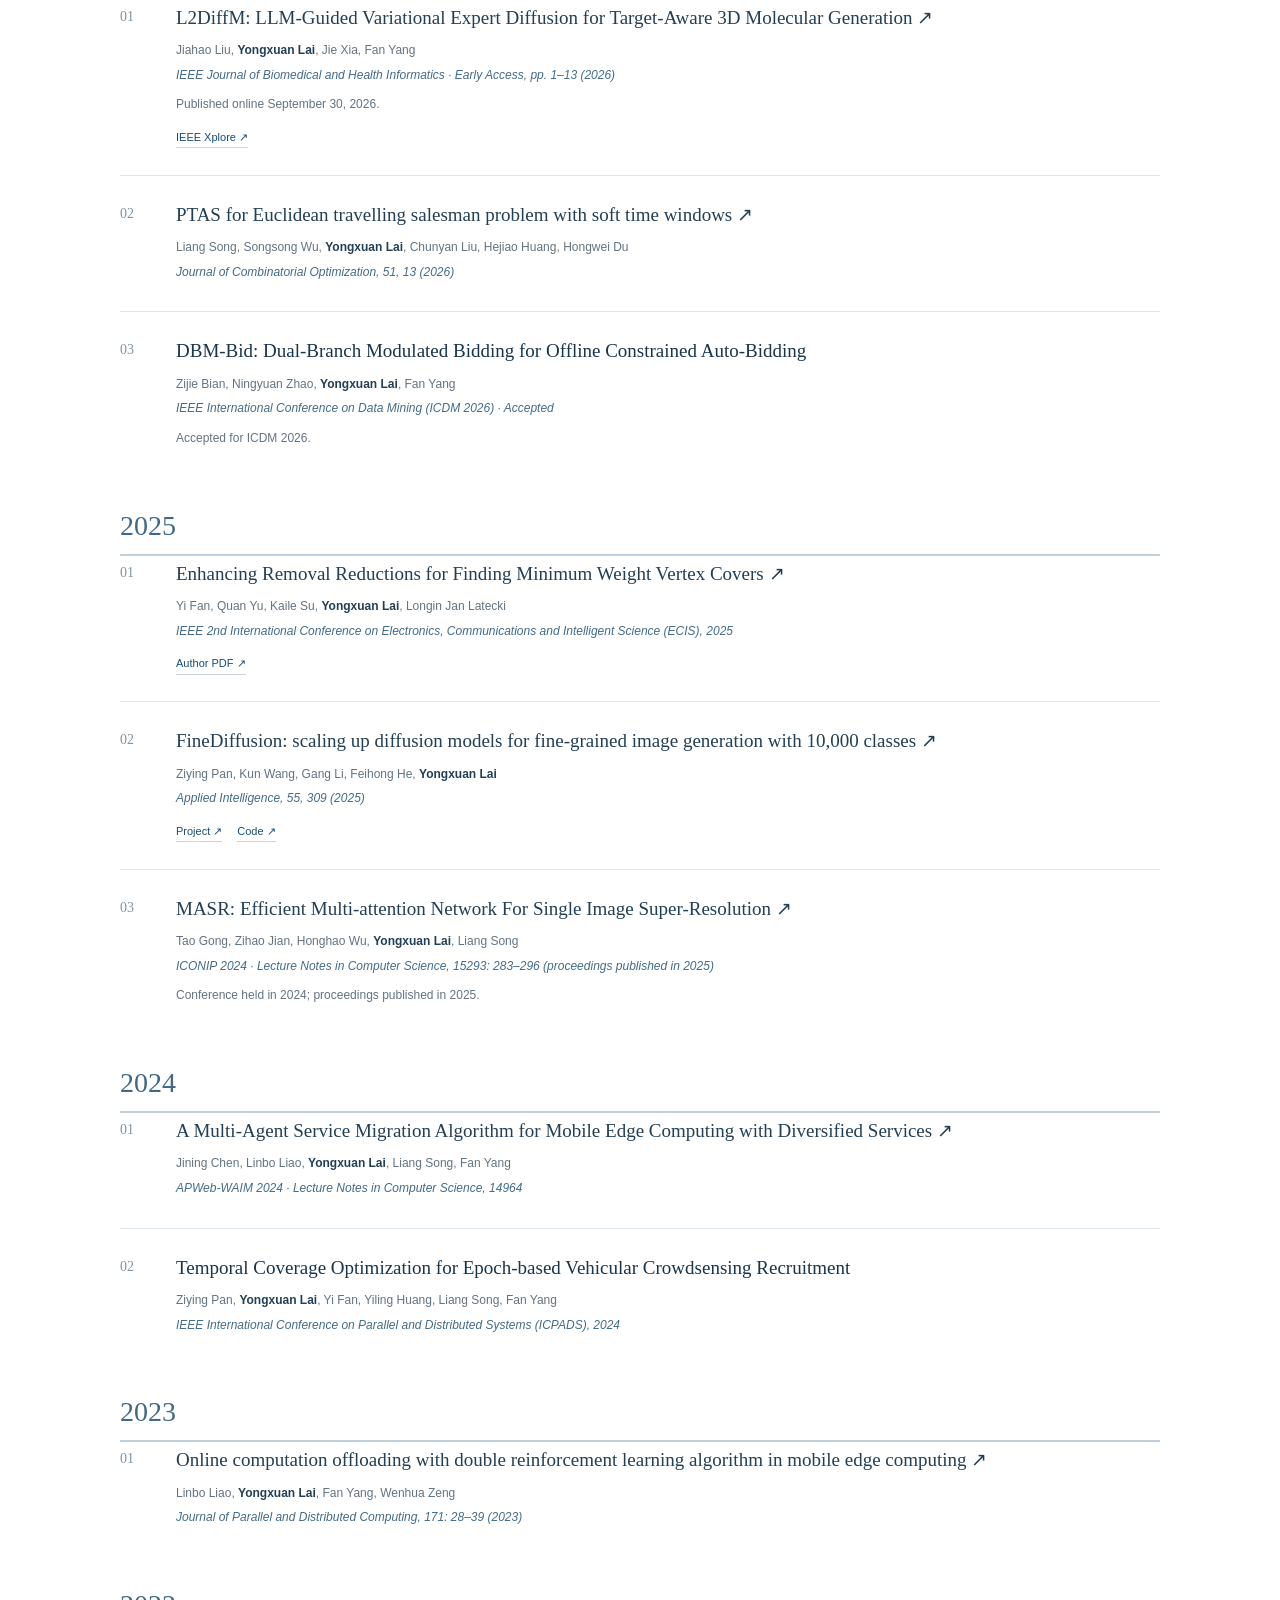
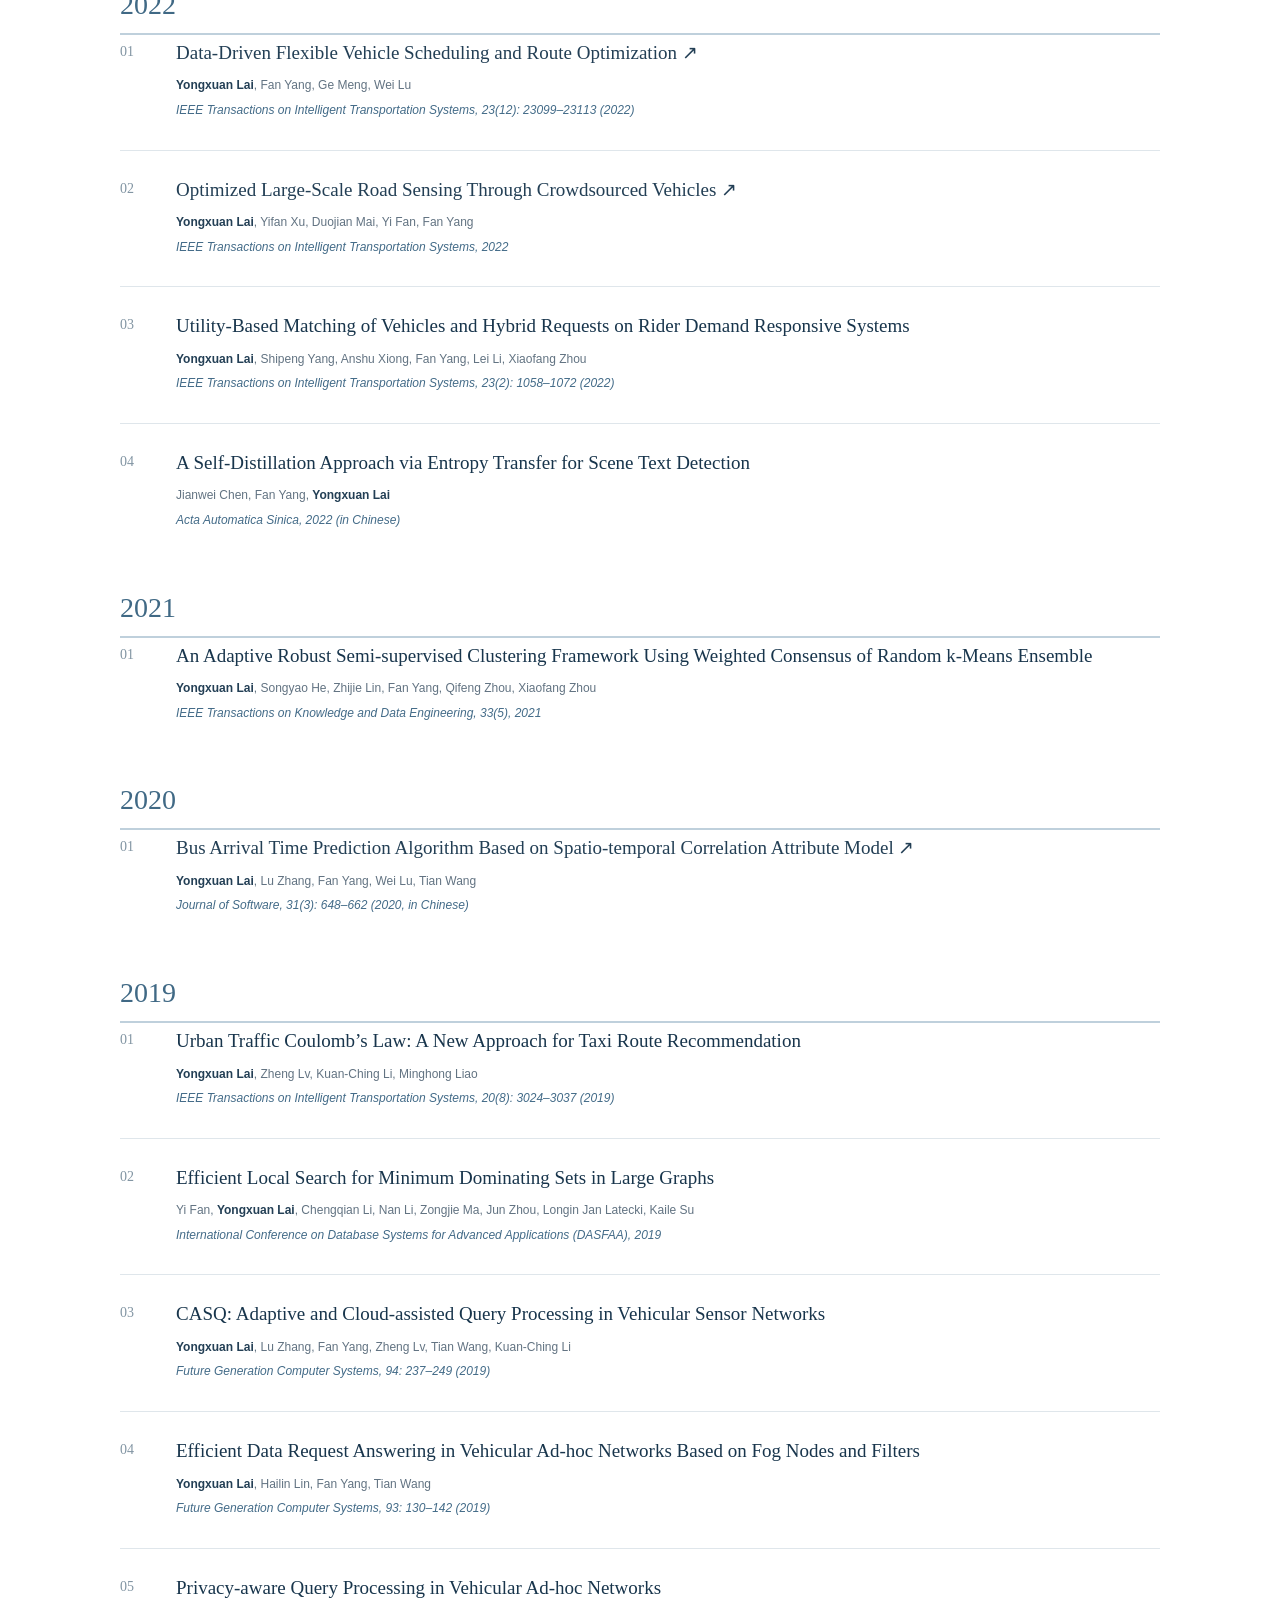
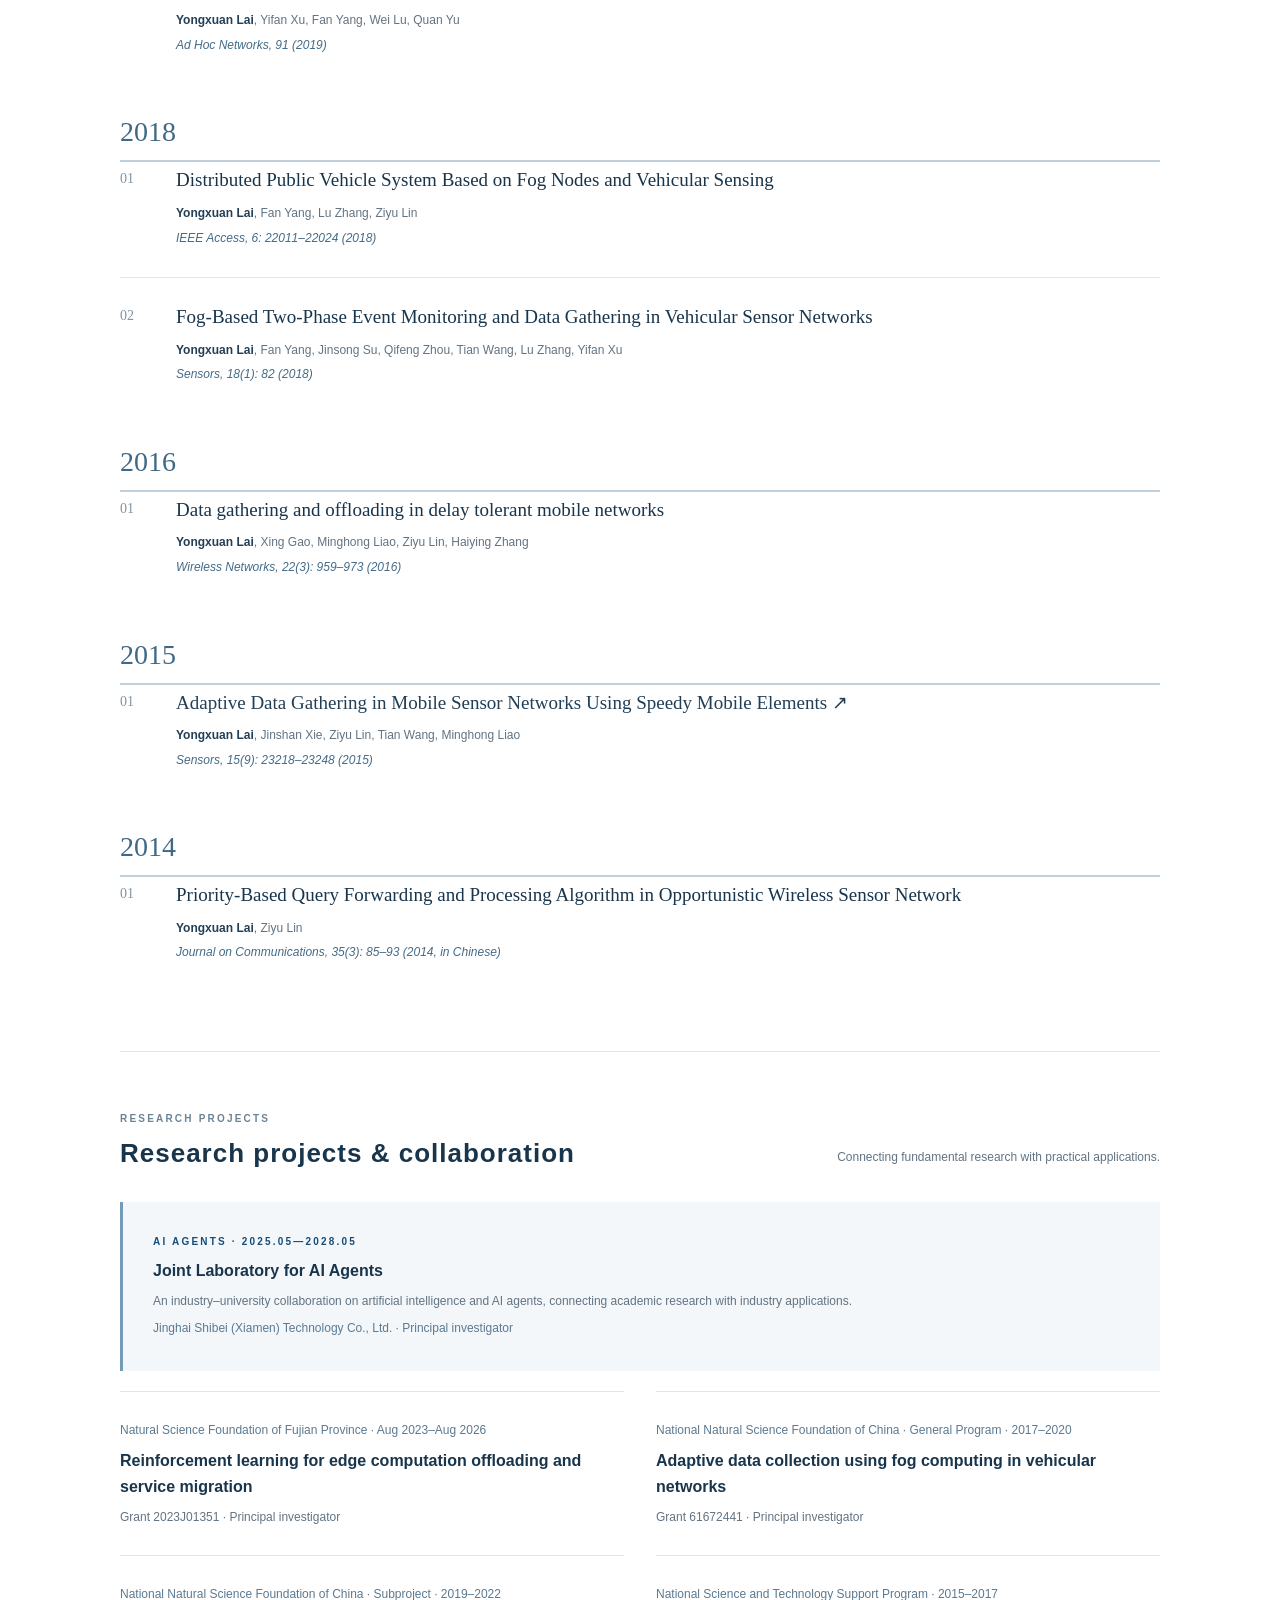
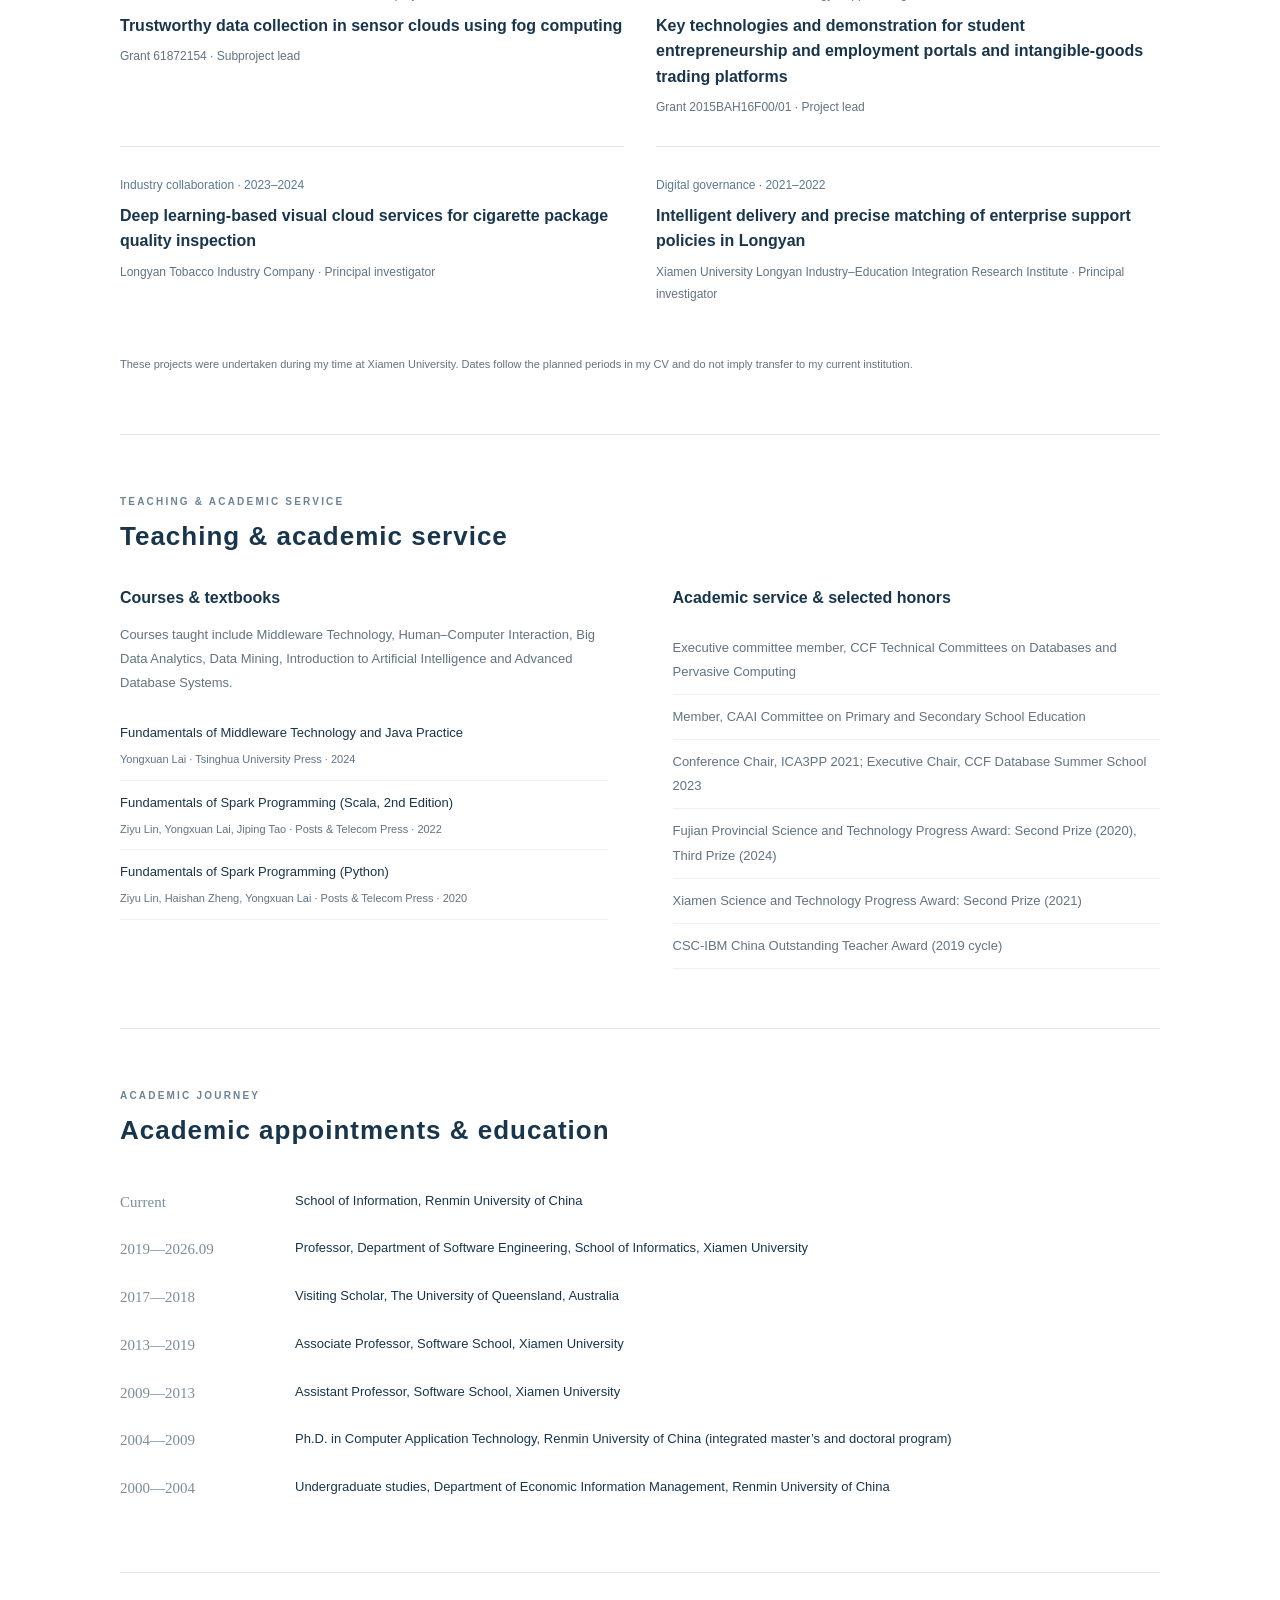
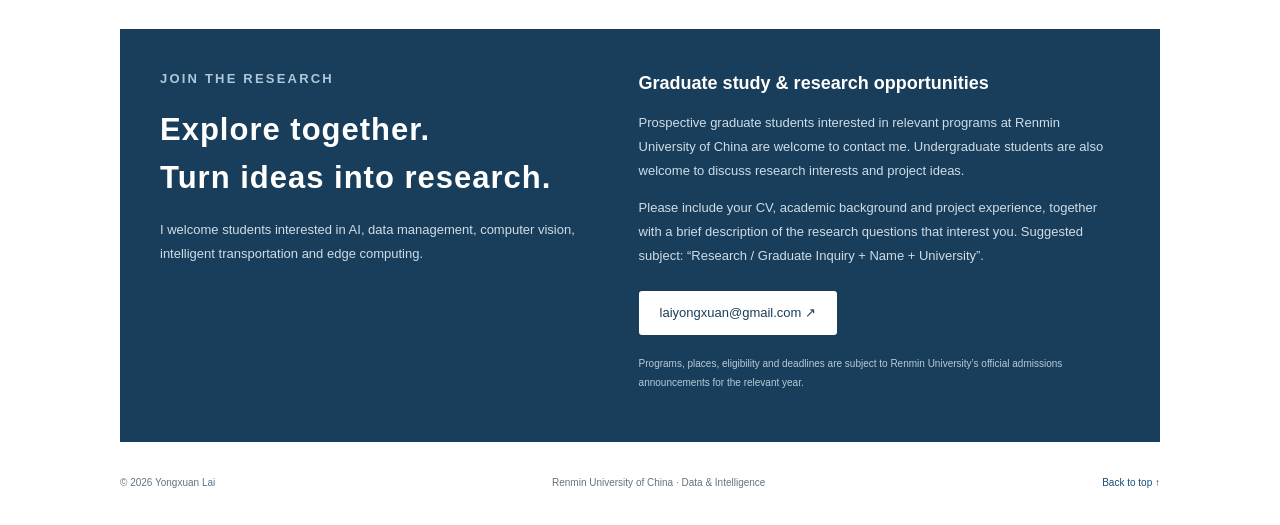
==== commit 611ed351: "content: add RUC data and AI center deputy director title" ====
--- a/index.html
+++ b/index.html
@@ -15,7 +15,7 @@
 <a class="skip" href="#main">Skip to content</a>
 <header><a class="brand" href="#about">YL<span>Yongxuan Lai <small>Renmin University of China</small></span></a><nav aria-label="Main navigation"><a href="#research">Research</a><a href="#publications">Publications</a><a href="#projects">Projects</a><a href="#teaching">Teaching</a><a class="nav-join" href="#join">Join & Contact ↗</a><a class="language-switch" href="zh.html" lang="zh-CN" hreflang="zh-CN">中文</a></nav></header>
 <main id="main">
-<section class="hero" id="about"><div class="intro"><p class="eyebrow">RENMIN UNIVERSITY OF CHINA · SCHOOL OF INFORMATION</p><h1>Yongxuan Lai <span lang="zh-CN">赖永炫</span></h1><p class="position">School of Information · Renmin University of China</p><p class="lead">Data and intelligence for the real world</p><p>My research spans data management and artificial intelligence, with interests in AI agents, computer vision, intelligent transportation and edge computing. I connect algorithmic research with practical intelligent systems.</p><p>I am with the School of Information at Renmin University of China. I received my Ph.D. in Computer Application Technology from Renmin University in 2009. I worked at Xiamen University from 2009 to September 2026, serving as a professor from 2019.</p><div class="hero-links"><a class="button" href="mailto:laiyongxuan@gmail.com">Get in touch ↗</a><a href="https://info.ruc.edu.cn/" target="_blank" rel="noopener noreferrer">School of Information ↗</a><a href="https://scholar.xmu.edu.cn/Authors/Index?id=LaiYongXuan" target="_blank" rel="noopener noreferrer">XMU research archive ↗</a></div></div><aside class="profile"><img src="assets/portrait.jpg" alt="Yongxuan Lai" width="225" height="285"><div><span class="profile-label">RESEARCH & EDUCATION</span><p>Data · Algorithms · Intelligent systems</p><a href="mailto:laiyongxuan@gmail.com">laiyongxuan@gmail.com</a><small>Beijing, China</small></div></aside></section>
+<section class="hero" id="about"><div class="intro"><p class="eyebrow">RENMIN UNIVERSITY OF CHINA · SCHOOL OF INFORMATION</p><h1>Yongxuan Lai <span lang="zh-CN">赖永炫</span></h1><p class="position">School of Information · Renmin University of China<br>Deputy Director, Data and Artificial Intelligence Research and Development Experimental Center, Renmin University of China</p><p class="lead">Data and intelligence for the real world</p><p>My research spans data management and artificial intelligence, with interests in AI agents, computer vision, intelligent transportation and edge computing. I connect algorithmic research with practical intelligent systems.</p><p>I am with the School of Information at Renmin University of China. I received my Ph.D. in Computer Application Technology from Renmin University in 2009. I worked at Xiamen University from 2009 to September 2026, serving as a professor from 2019.</p><div class="hero-links"><a class="button" href="mailto:laiyongxuan@gmail.com">Get in touch ↗</a><a href="https://info.ruc.edu.cn/" target="_blank" rel="noopener noreferrer">School of Information ↗</a><a href="https://scholar.xmu.edu.cn/Authors/Index?id=LaiYongXuan" target="_blank" rel="noopener noreferrer">XMU research archive ↗</a></div></div><aside class="profile"><img src="assets/portrait.jpg" alt="Yongxuan Lai" width="225" height="285"><div><span class="profile-label">RESEARCH & EDUCATION</span><p>Data · Algorithms · Intelligent systems</p><a href="mailto:laiyongxuan@gmail.com">laiyongxuan@gmail.com</a><small>Beijing, China</small></div></aside></section>
 <a class="recruit-strip" href="#join"><span><i></i> Curious about research? Let’s connect.</span><span>Graduate study · Undergraduate research <b>↗</b></span></a>
 <section id="research"><div class="section-heading"><div><p class="eyebrow">RESEARCH INTERESTS</p><h2>Research</h2></div><p>Discovering questions in data. Developing intelligent solutions.</p></div><div class="research-grid">
 <article><span class="number">01 /</span><h3>Artificial intelligence & agents</h3><p>Large language model applications, AI agents and data analysis, with a focus on intelligent systems for real-world domains.</p><div class="tags"><span>AI Agents</span><span>LLM Applications</span></div></article>
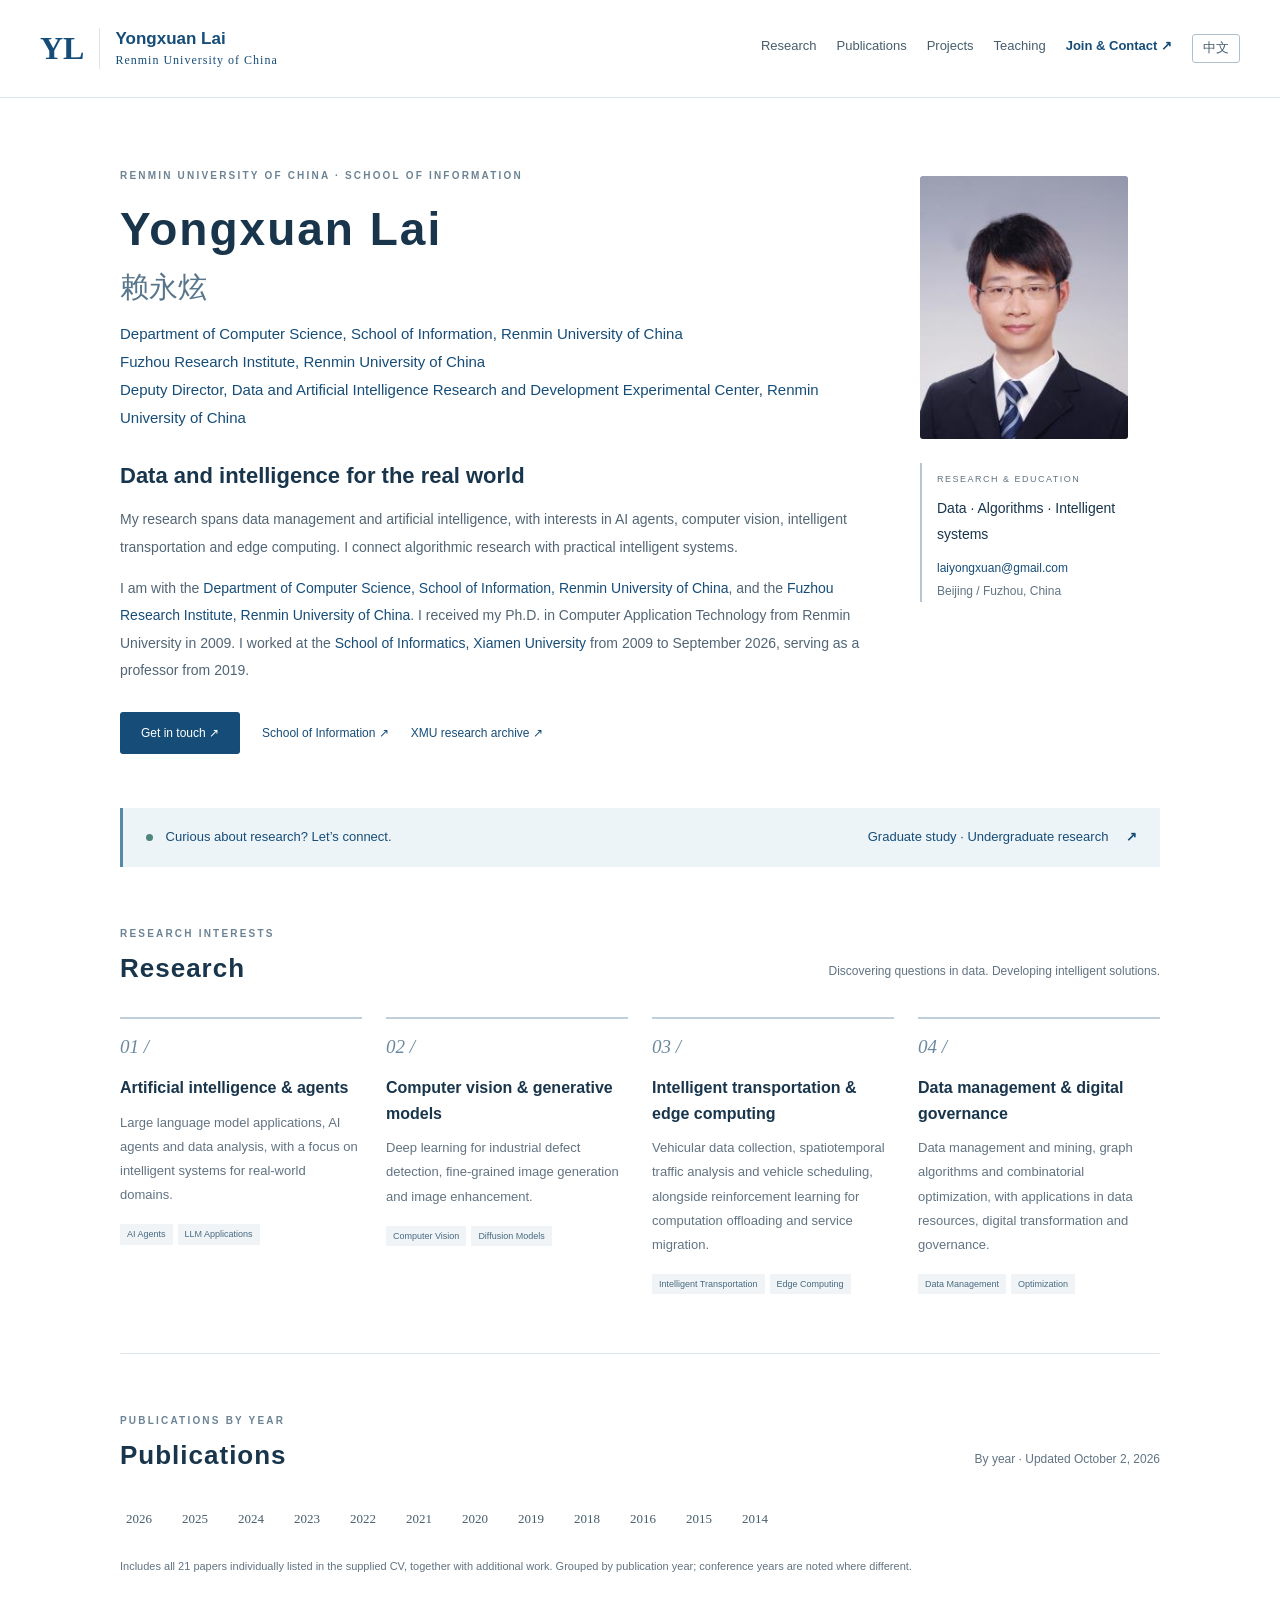
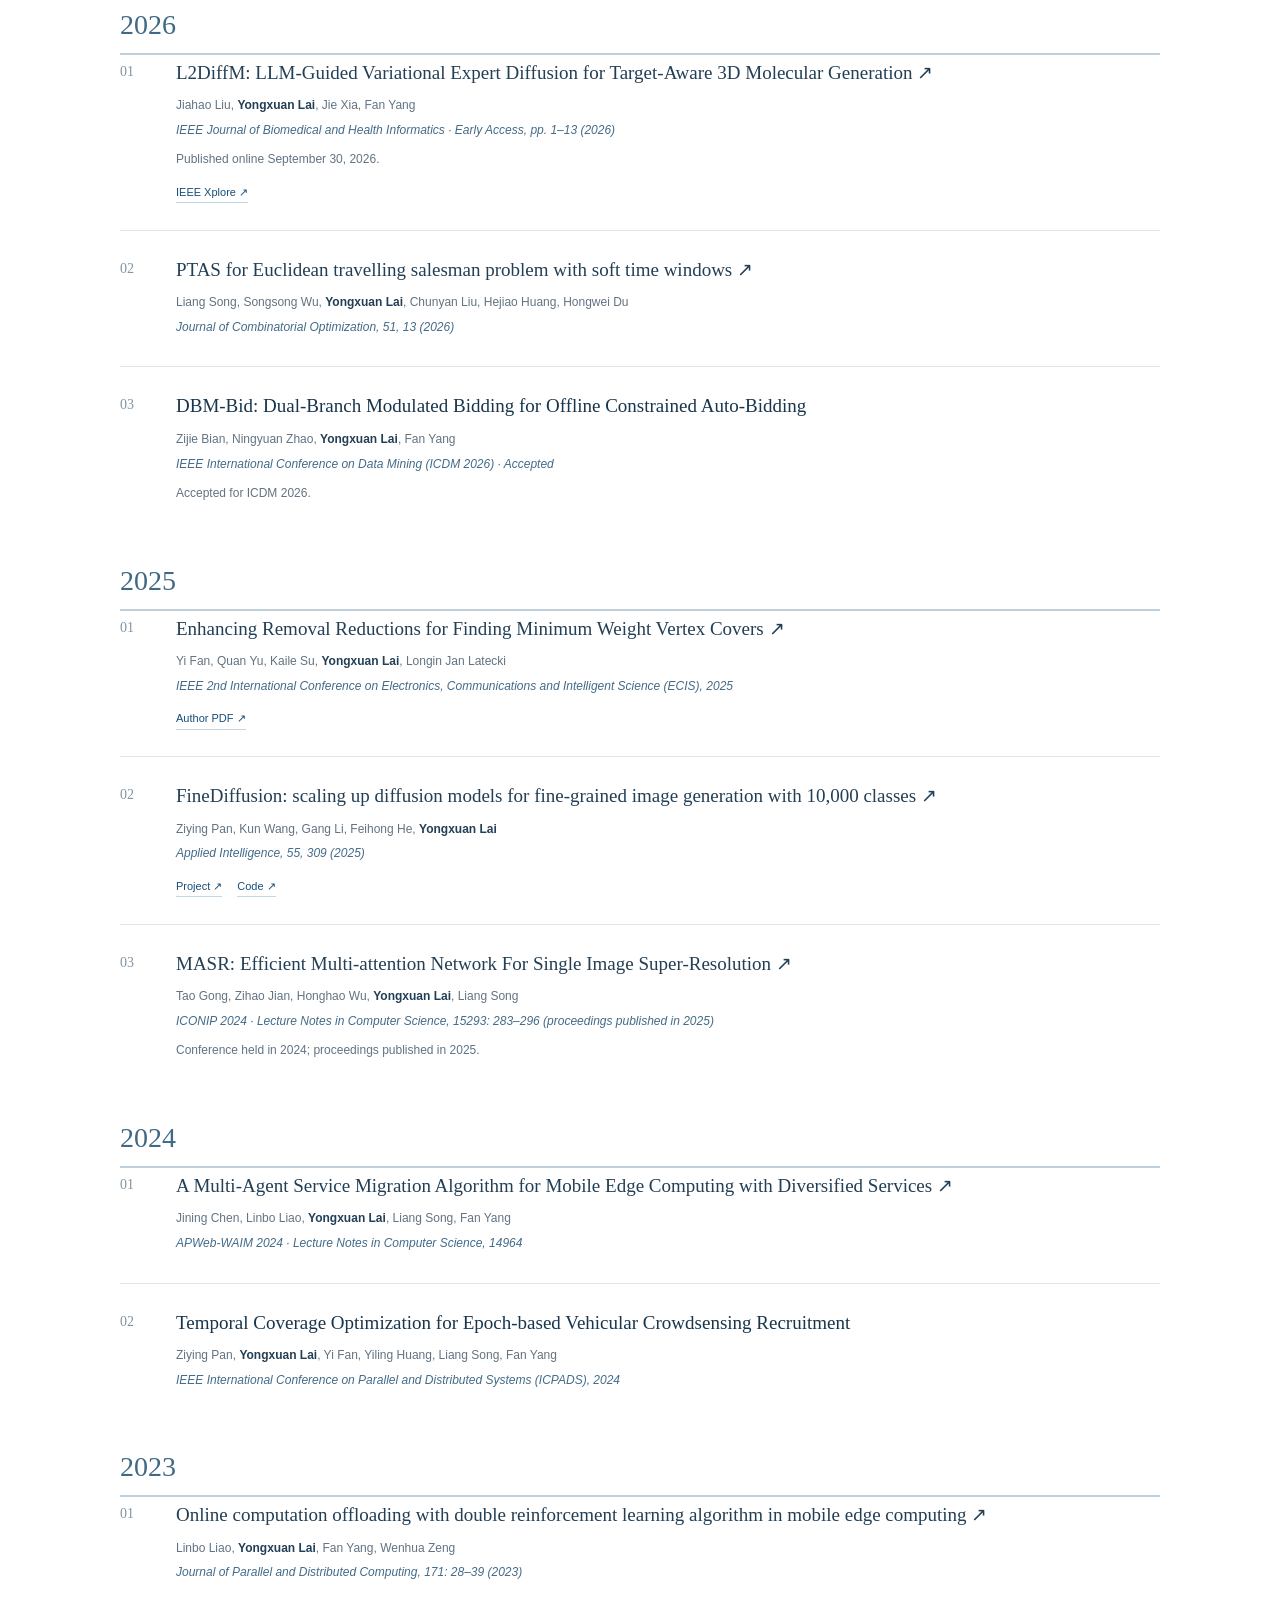
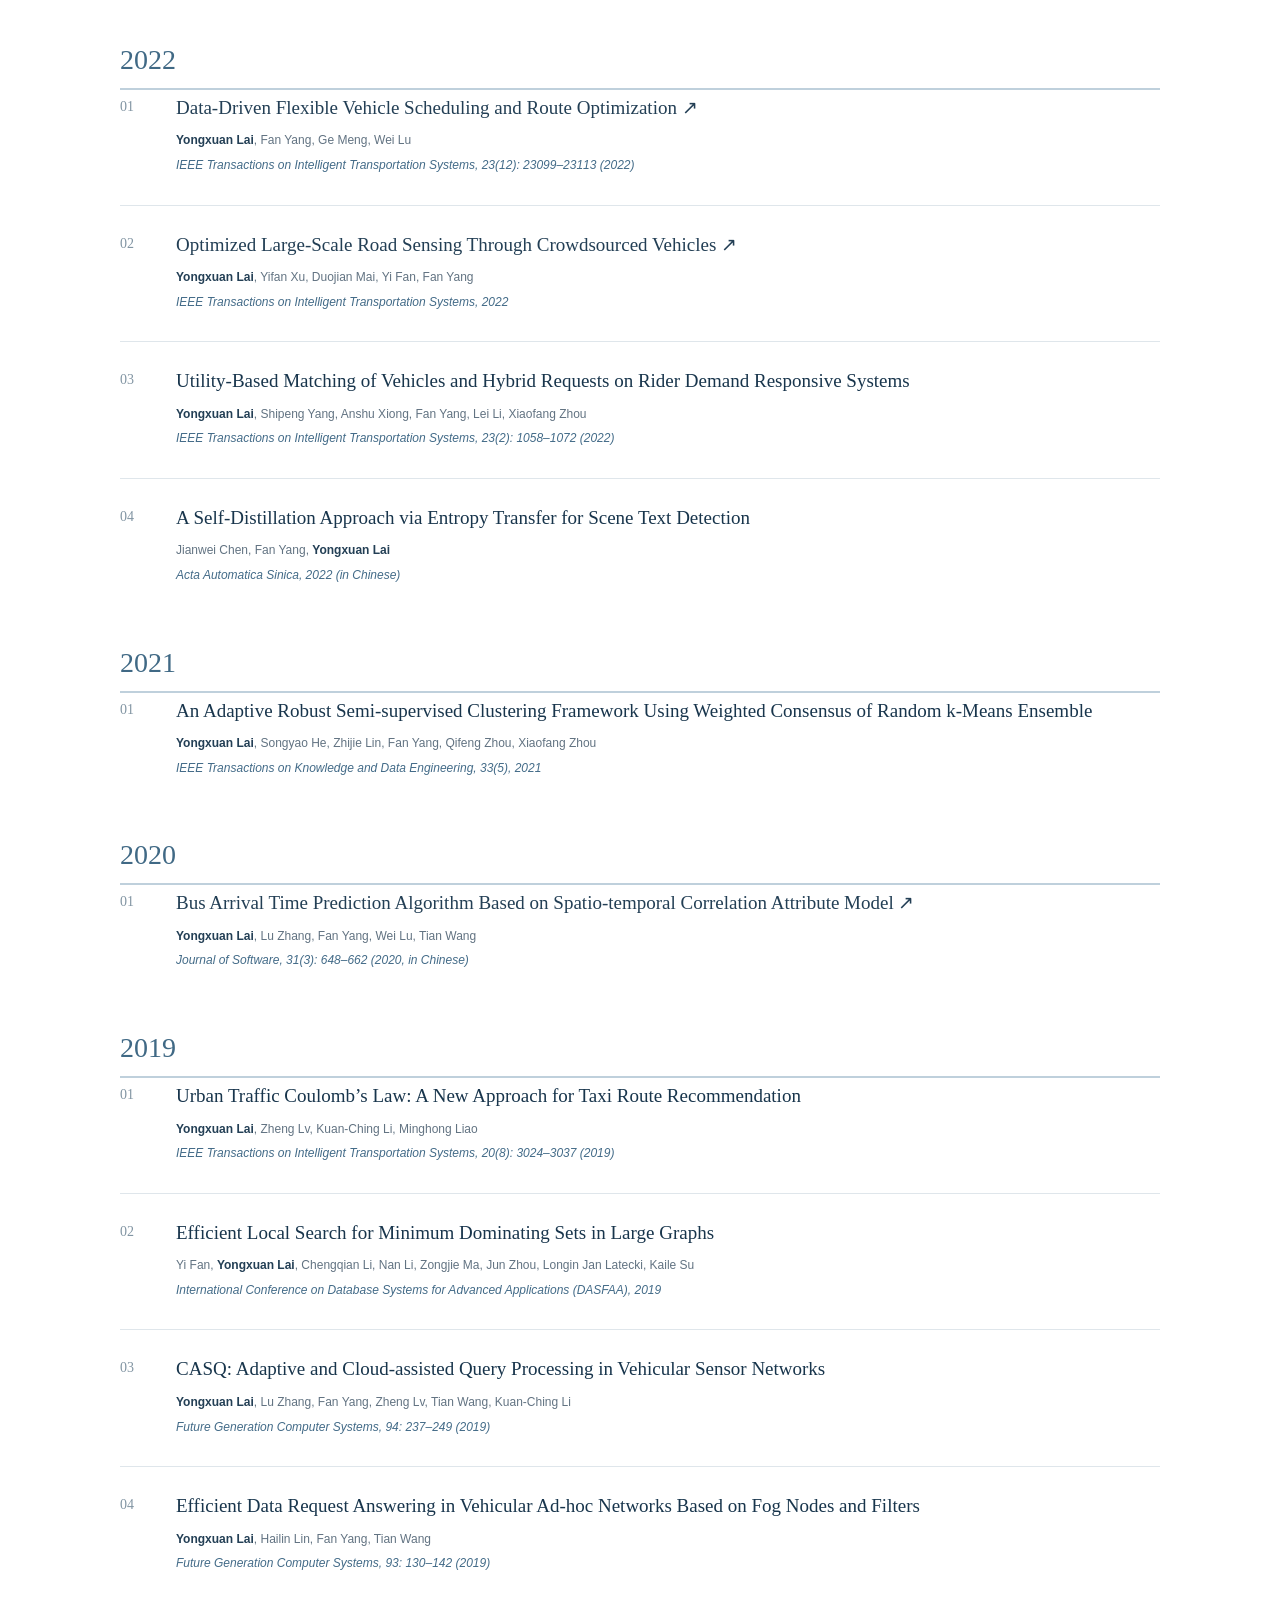
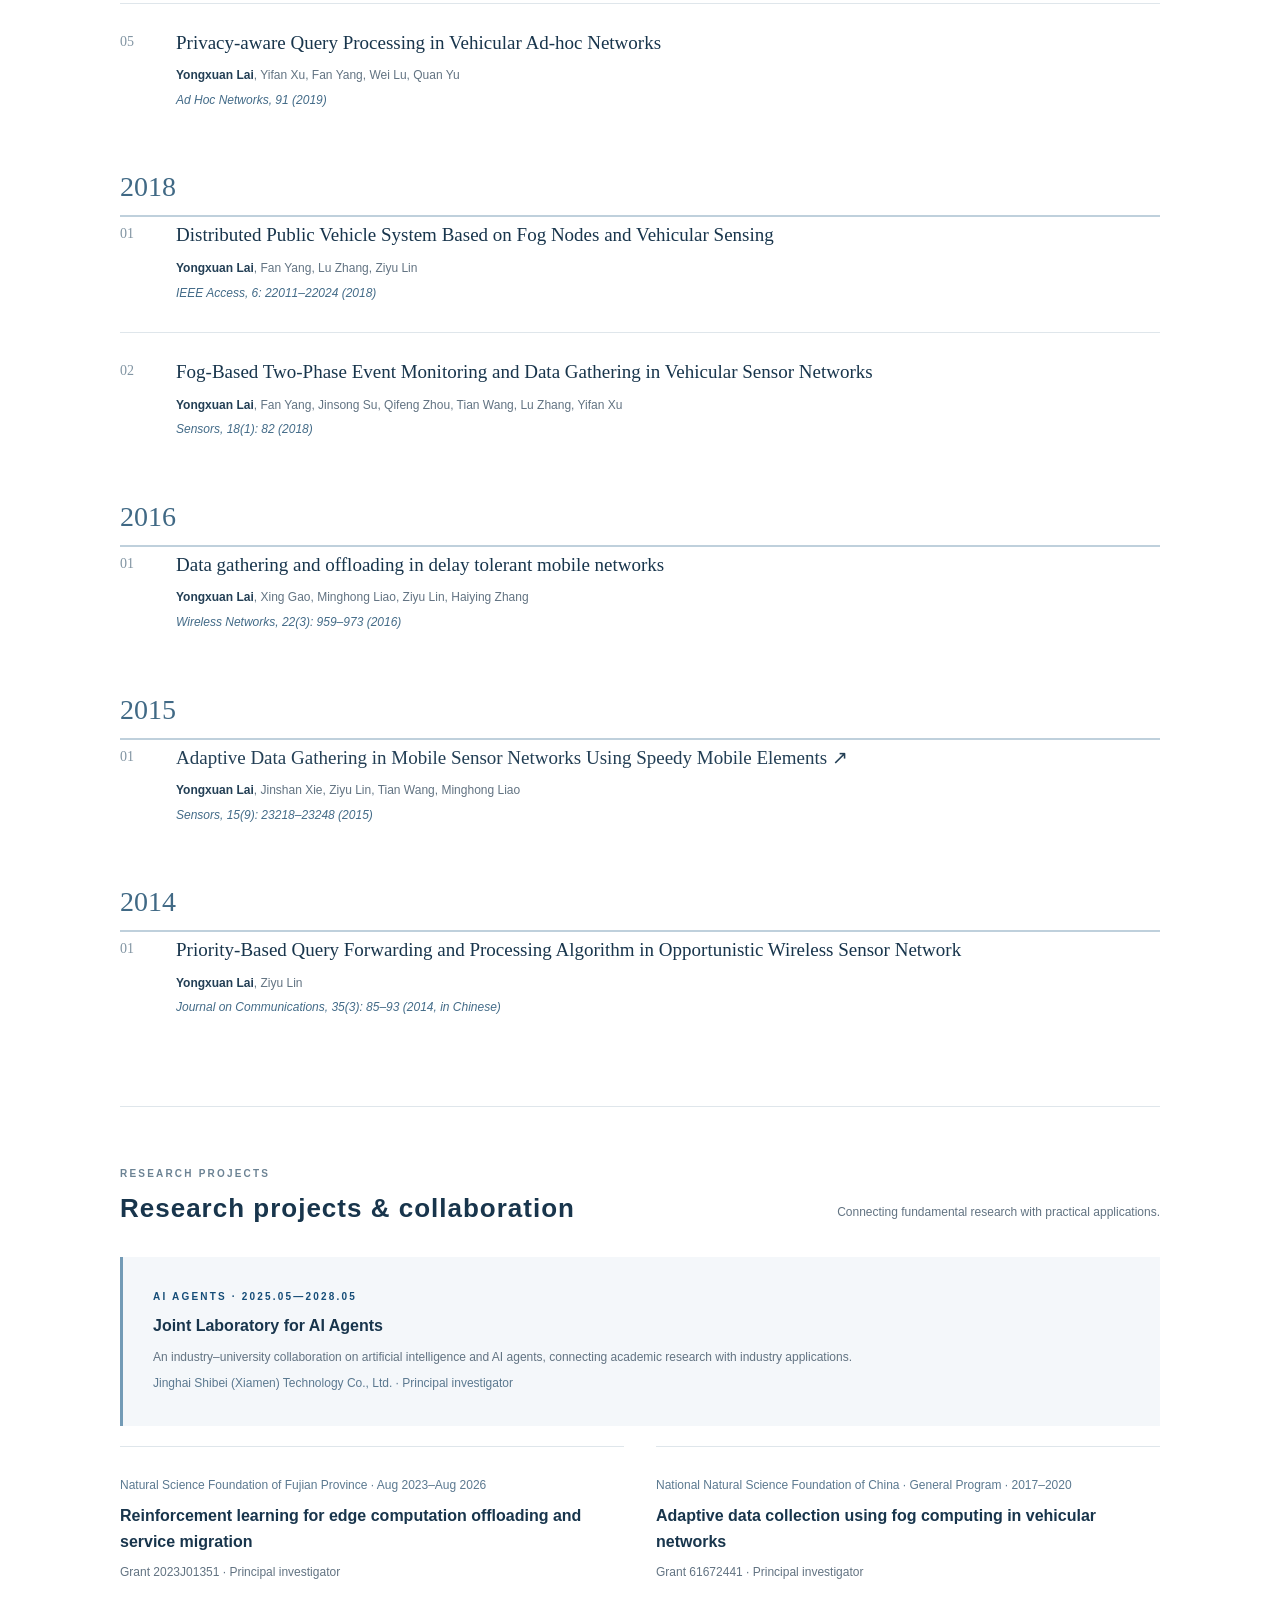
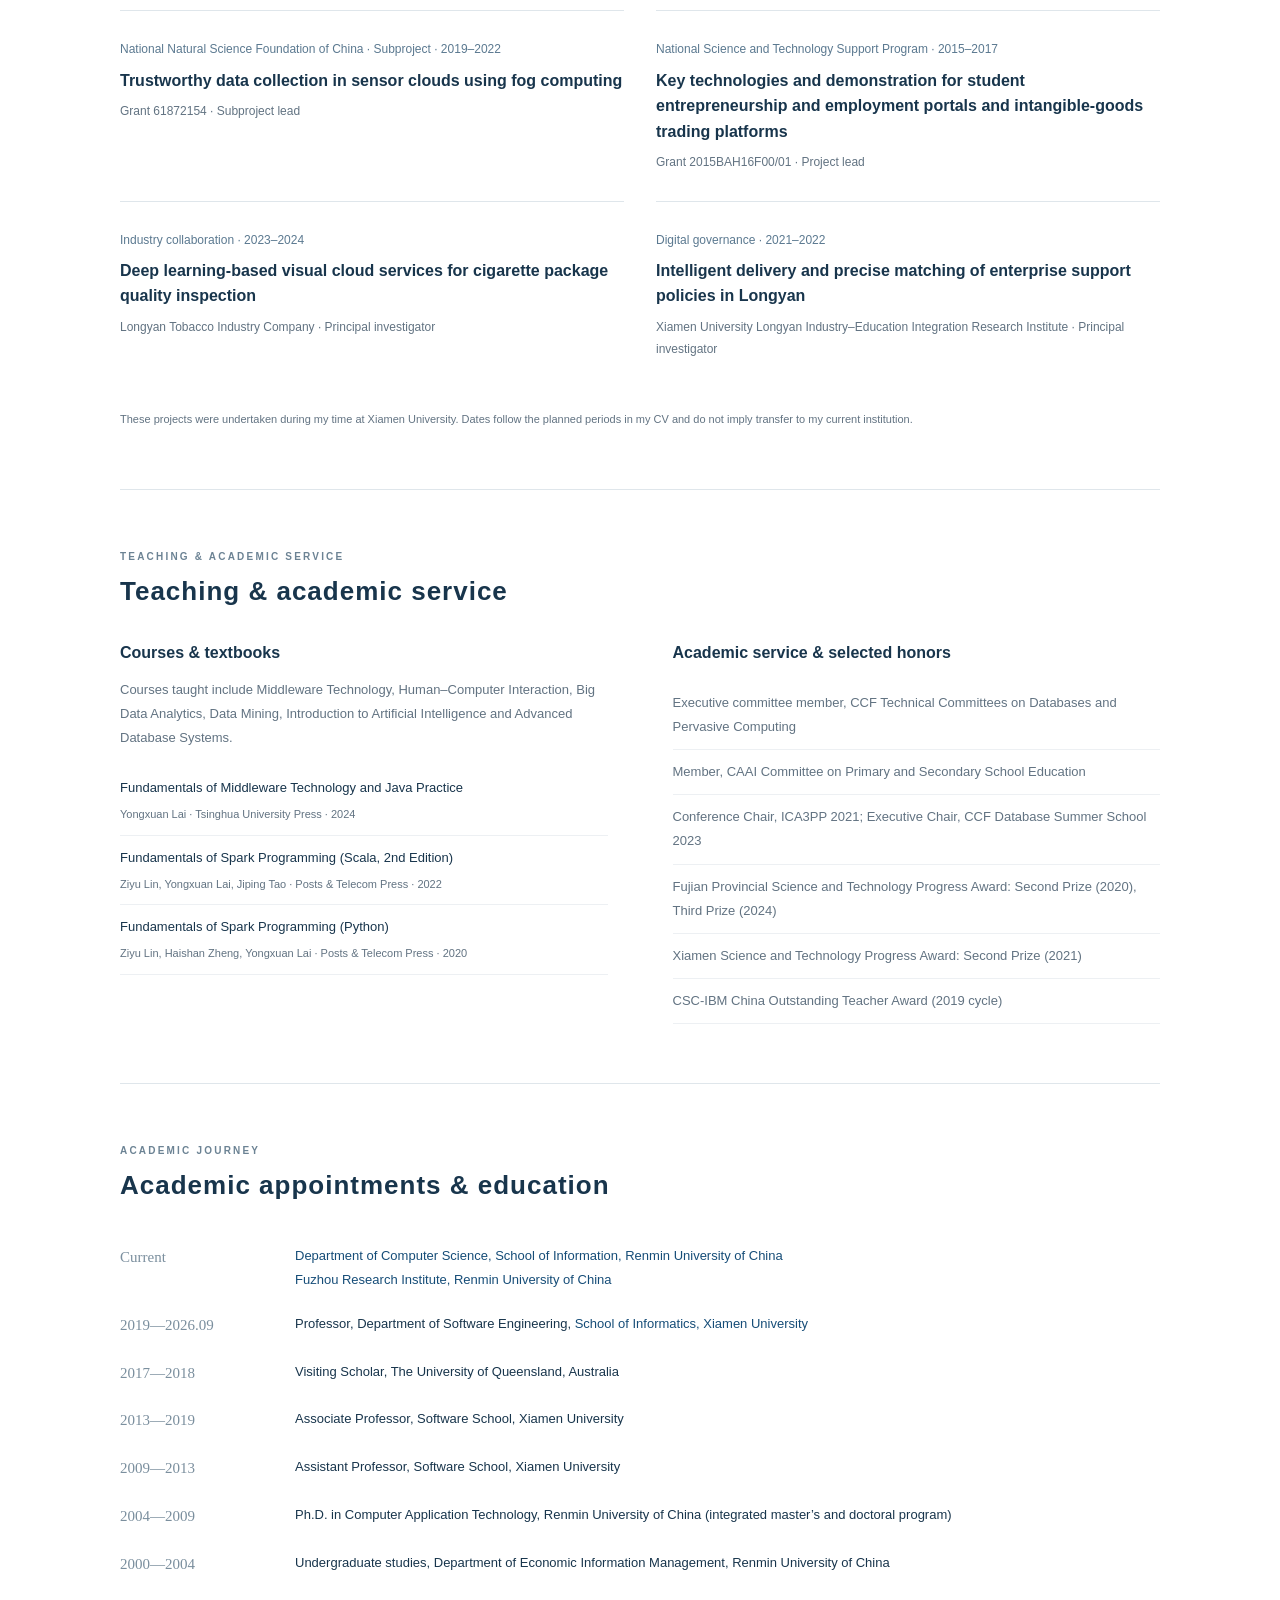
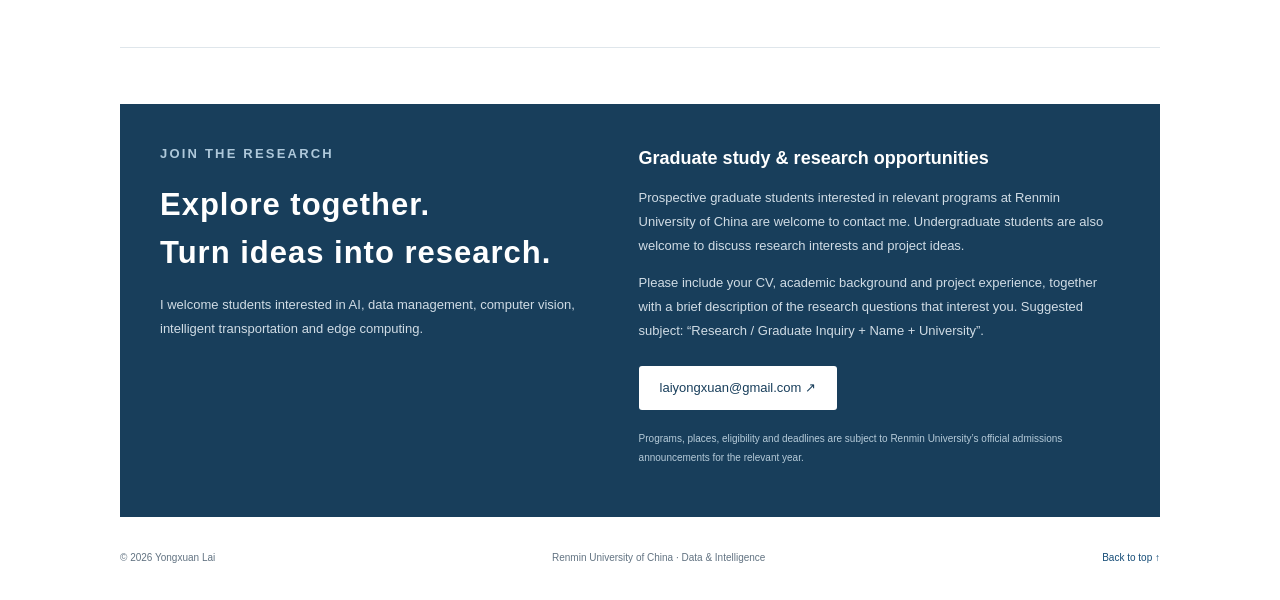
==== commit 303a6820: "content: add computer science and Fuzhou affiliations with official links" ====
--- a/index.html
+++ b/index.html
@@ -3,7 +3,7 @@
 <head>
 <meta charset="utf-8"><meta name="viewport" content="width=device-width, initial-scale=1">
 <title>Yongxuan Lai | School of Information, Renmin University of China</title>
-<meta name="description" content="Yongxuan Lai, School of Information, Renmin University of China. Research in AI agents, data management, computer vision, intelligent transportation and edge computing. Publications, projects and opportunities.">
+<meta name="description" content="Yongxuan Lai, Department of Computer Science, School of Information, and Fuzhou Research Institute, Renmin University of China. Research in AI agents, data management, computer vision, intelligent transportation and edge computing. Publications, projects and opportunities.">
 <meta name="theme-color" content="#163e65">
 <link rel="icon" href="assets/favicon.svg" type="image/svg+xml"><link rel="stylesheet" href="style.css">
 <link rel="alternate" hreflang="en" href="https://laiyongxuan.github.io/">
@@ -15,7 +15,7 @@
 <a class="skip" href="#main">Skip to content</a>
 <header><a class="brand" href="#about">YL<span>Yongxuan Lai <small>Renmin University of China</small></span></a><nav aria-label="Main navigation"><a href="#research">Research</a><a href="#publications">Publications</a><a href="#projects">Projects</a><a href="#teaching">Teaching</a><a class="nav-join" href="#join">Join & Contact ↗</a><a class="language-switch" href="zh.html" lang="zh-CN" hreflang="zh-CN">中文</a></nav></header>
 <main id="main">
-<section class="hero" id="about"><div class="intro"><p class="eyebrow">RENMIN UNIVERSITY OF CHINA · SCHOOL OF INFORMATION</p><h1>Yongxuan Lai <span lang="zh-CN">赖永炫</span></h1><p class="position">School of Information · Renmin University of China<br>Deputy Director, Data and Artificial Intelligence Research and Development Experimental Center, Renmin University of China</p><p class="lead">Data and intelligence for the real world</p><p>My research spans data management and artificial intelligence, with interests in AI agents, computer vision, intelligent transportation and edge computing. I connect algorithmic research with practical intelligent systems.</p><p>I am with the School of Information at Renmin University of China. I received my Ph.D. in Computer Application Technology from Renmin University in 2009. I worked at Xiamen University from 2009 to September 2026, serving as a professor from 2019.</p><div class="hero-links"><a class="button" href="mailto:laiyongxuan@gmail.com">Get in touch ↗</a><a href="https://info.ruc.edu.cn/" target="_blank" rel="noopener noreferrer">School of Information ↗</a><a href="https://scholar.xmu.edu.cn/Authors/Index?id=LaiYongXuan" target="_blank" rel="noopener noreferrer">XMU research archive ↗</a></div></div><aside class="profile"><img src="assets/portrait.jpg" alt="Yongxuan Lai" width="225" height="285"><div><span class="profile-label">RESEARCH & EDUCATION</span><p>Data · Algorithms · Intelligent systems</p><a href="mailto:laiyongxuan@gmail.com">laiyongxuan@gmail.com</a><small>Beijing, China</small></div></aside></section>
+<section class="hero" id="about"><div class="intro"><p class="eyebrow">RENMIN UNIVERSITY OF CHINA · SCHOOL OF INFORMATION</p><h1>Yongxuan Lai <span lang="zh-CN">赖永炫</span></h1><p class="position"><a class="affiliation-link" href="https://info.ruc.edu.cn/" target="_blank" rel="noopener noreferrer">Department of Computer Science, School of Information, Renmin University of China</a><br><a class="affiliation-link" href="https://ang.ruc.edu.cn/jxxm/tsjxzy/e8e44a99be1045ada964fd73d79098ff.htm" target="_blank" rel="noopener noreferrer">Fuzhou Research Institute, Renmin University of China</a><br>Deputy Director, Data and Artificial Intelligence Research and Development Experimental Center, Renmin University of China</p><p class="lead">Data and intelligence for the real world</p><p>My research spans data management and artificial intelligence, with interests in AI agents, computer vision, intelligent transportation and edge computing. I connect algorithmic research with practical intelligent systems.</p><p>I am with the <a class="affiliation-link" href="https://info.ruc.edu.cn/" target="_blank" rel="noopener noreferrer">Department of Computer Science, School of Information, Renmin University of China</a>, and the <a class="affiliation-link" href="https://ang.ruc.edu.cn/jxxm/tsjxzy/e8e44a99be1045ada964fd73d79098ff.htm" target="_blank" rel="noopener noreferrer">Fuzhou Research Institute, Renmin University of China</a>. I received my Ph.D. in Computer Application Technology from Renmin University in 2009. I worked at the <a class="affiliation-link" href="https://informatics.xmu.edu.cn/" target="_blank" rel="noopener noreferrer">School of Informatics, Xiamen University</a> from 2009 to September 2026, serving as a professor from 2019.</p><div class="hero-links"><a class="button" href="mailto:laiyongxuan@gmail.com">Get in touch ↗</a><a href="https://info.ruc.edu.cn/" target="_blank" rel="noopener noreferrer">School of Information ↗</a><a href="https://scholar.xmu.edu.cn/Authors/Index?id=LaiYongXuan" target="_blank" rel="noopener noreferrer">XMU research archive ↗</a></div></div><aside class="profile"><img src="assets/portrait.jpg" alt="Yongxuan Lai" width="225" height="285"><div><span class="profile-label">RESEARCH & EDUCATION</span><p>Data · Algorithms · Intelligent systems</p><a href="mailto:laiyongxuan@gmail.com">laiyongxuan@gmail.com</a><small>Beijing / Fuzhou, China</small></div></aside></section>
 <a class="recruit-strip" href="#join"><span><i></i> Curious about research? Let’s connect.</span><span>Graduate study · Undergraduate research <b>↗</b></span></a>
 <section id="research"><div class="section-heading"><div><p class="eyebrow">RESEARCH INTERESTS</p><h2>Research</h2></div><p>Discovering questions in data. Developing intelligent solutions.</p></div><div class="research-grid">
 <article><span class="number">01 /</span><h3>Artificial intelligence & agents</h3><p>Large language model applications, AI agents and data analysis, with a focus on intelligent systems for real-world domains.</p><div class="tags"><span>AI Agents</span><span>LLM Applications</span></div></article>
@@ -34,7 +34,7 @@
 <article><p class="project-meta">Digital governance · 2021–2022</p><h3>Intelligent delivery and precise matching of enterprise support policies in Longyan</h3><p>Xiamen University Longyan Industry–Education Integration Research Institute · Principal investigator</p></article>
 </div><p class="section-note">These projects were undertaken during my time at Xiamen University. Dates follow the planned periods in my CV and do not imply transfer to my current institution.</p></section>
 <section id="teaching"><div class="section-heading"><div><p class="eyebrow">TEACHING & ACADEMIC SERVICE</p><h2>Teaching & academic service</h2></div></div><div class="two-columns"><div><h3 class="subheading">Courses & textbooks</h3><p>Courses taught include Middleware Technology, Human–Computer Interaction, Big Data Analytics, Data Mining, Introduction to Artificial Intelligence and Advanced Database Systems.</p><ul class="clean-list"><li><strong>Fundamentals of Middleware Technology and Java Practice</strong><span>Yongxuan Lai · Tsinghua University Press · 2024</span></li><li><strong>Fundamentals of Spark Programming (Scala, 2nd Edition)</strong><span>Ziyu Lin, Yongxuan Lai, Jiping Tao · Posts & Telecom Press · 2022</span></li><li><strong>Fundamentals of Spark Programming (Python)</strong><span>Ziyu Lin, Haishan Zheng, Yongxuan Lai · Posts & Telecom Press · 2020</span></li></ul></div><div><h3 class="subheading">Academic service & selected honors</h3><ul class="clean-list"><li>Executive committee member, CCF Technical Committees on Databases and Pervasive Computing</li><li>Member, CAAI Committee on Primary and Secondary School Education</li><li>Conference Chair, ICA3PP 2021; Executive Chair, CCF Database Summer School 2023</li><li>Fujian Provincial Science and Technology Progress Award: Second Prize (2020), Third Prize (2024)</li><li>Xiamen Science and Technology Progress Award: Second Prize (2021)</li><li>CSC-IBM China Outstanding Teacher Award (2019 cycle)</li></ul></div></div></section>
-<section id="experience"><div class="section-heading"><div><p class="eyebrow">ACADEMIC JOURNEY</p><h2>Academic appointments & education</h2></div></div><div class="timeline"><p><time>Current</time><span>School of Information, Renmin University of China</span></p><p><time>2019—2026.09</time><span>Professor, Department of Software Engineering, School of Informatics, Xiamen University</span></p><p><time>2017—2018</time><span>Visiting Scholar, The University of Queensland, Australia</span></p><p><time>2013—2019</time><span>Associate Professor, Software School, Xiamen University</span></p><p><time>2009—2013</time><span>Assistant Professor, Software School, Xiamen University</span></p><p><time>2004—2009</time><span>Ph.D. in Computer Application Technology, Renmin University of China (integrated master’s and doctoral program)</span></p><p><time>2000—2004</time><span>Undergraduate studies, Department of Economic Information Management, Renmin University of China</span></p></div></section>
+<section id="experience"><div class="section-heading"><div><p class="eyebrow">ACADEMIC JOURNEY</p><h2>Academic appointments & education</h2></div></div><div class="timeline"><p><time>Current</time><span><a class="affiliation-link" href="https://info.ruc.edu.cn/" target="_blank" rel="noopener noreferrer">Department of Computer Science, School of Information, Renmin University of China</a><br><a class="affiliation-link" href="https://ang.ruc.edu.cn/jxxm/tsjxzy/e8e44a99be1045ada964fd73d79098ff.htm" target="_blank" rel="noopener noreferrer">Fuzhou Research Institute, Renmin University of China</a></span></p><p><time>2019—2026.09</time><span>Professor, Department of Software Engineering, <a class="affiliation-link" href="https://informatics.xmu.edu.cn/" target="_blank" rel="noopener noreferrer">School of Informatics, Xiamen University</a></span></p><p><time>2017—2018</time><span>Visiting Scholar, The University of Queensland, Australia</span></p><p><time>2013—2019</time><span>Associate Professor, Software School, Xiamen University</span></p><p><time>2009—2013</time><span>Assistant Professor, Software School, Xiamen University</span></p><p><time>2004—2009</time><span>Ph.D. in Computer Application Technology, Renmin University of China (integrated master’s and doctoral program)</span></p><p><time>2000—2004</time><span>Undergraduate studies, Department of Economic Information Management, Renmin University of China</span></p></div></section>
 <section class="join" id="join"><div><p class="eyebrow">JOIN THE RESEARCH</p><h2>Explore together.<br>Turn ideas into research.</h2><p>I welcome students interested in AI, data management, computer vision, intelligent transportation and edge computing.</p></div><div><h3>Graduate study & research opportunities</h3><p>Prospective graduate students interested in relevant programs at Renmin University of China are welcome to contact me. Undergraduate students are also welcome to discuss research interests and project ideas.</p><p>Please include your CV, academic background and project experience, together with a brief description of the research questions that interest you. Suggested subject: “Research / Graduate Inquiry + Name + University”.</p><a class="button light" href="mailto:laiyongxuan@gmail.com?subject=Research%20%2F%20Graduate%20Inquiry">laiyongxuan@gmail.com ↗</a><p class="join-note">Programs, places, eligibility and deadlines are subject to Renmin University’s official admissions announcements for the relevant year.</p></div></section>
 </main><footer><span>© 2026 Yongxuan Lai</span><span>Renmin University of China · Data & Intelligence</span><a href="#about">Back to top ↑</a></footer>
 </body></html>
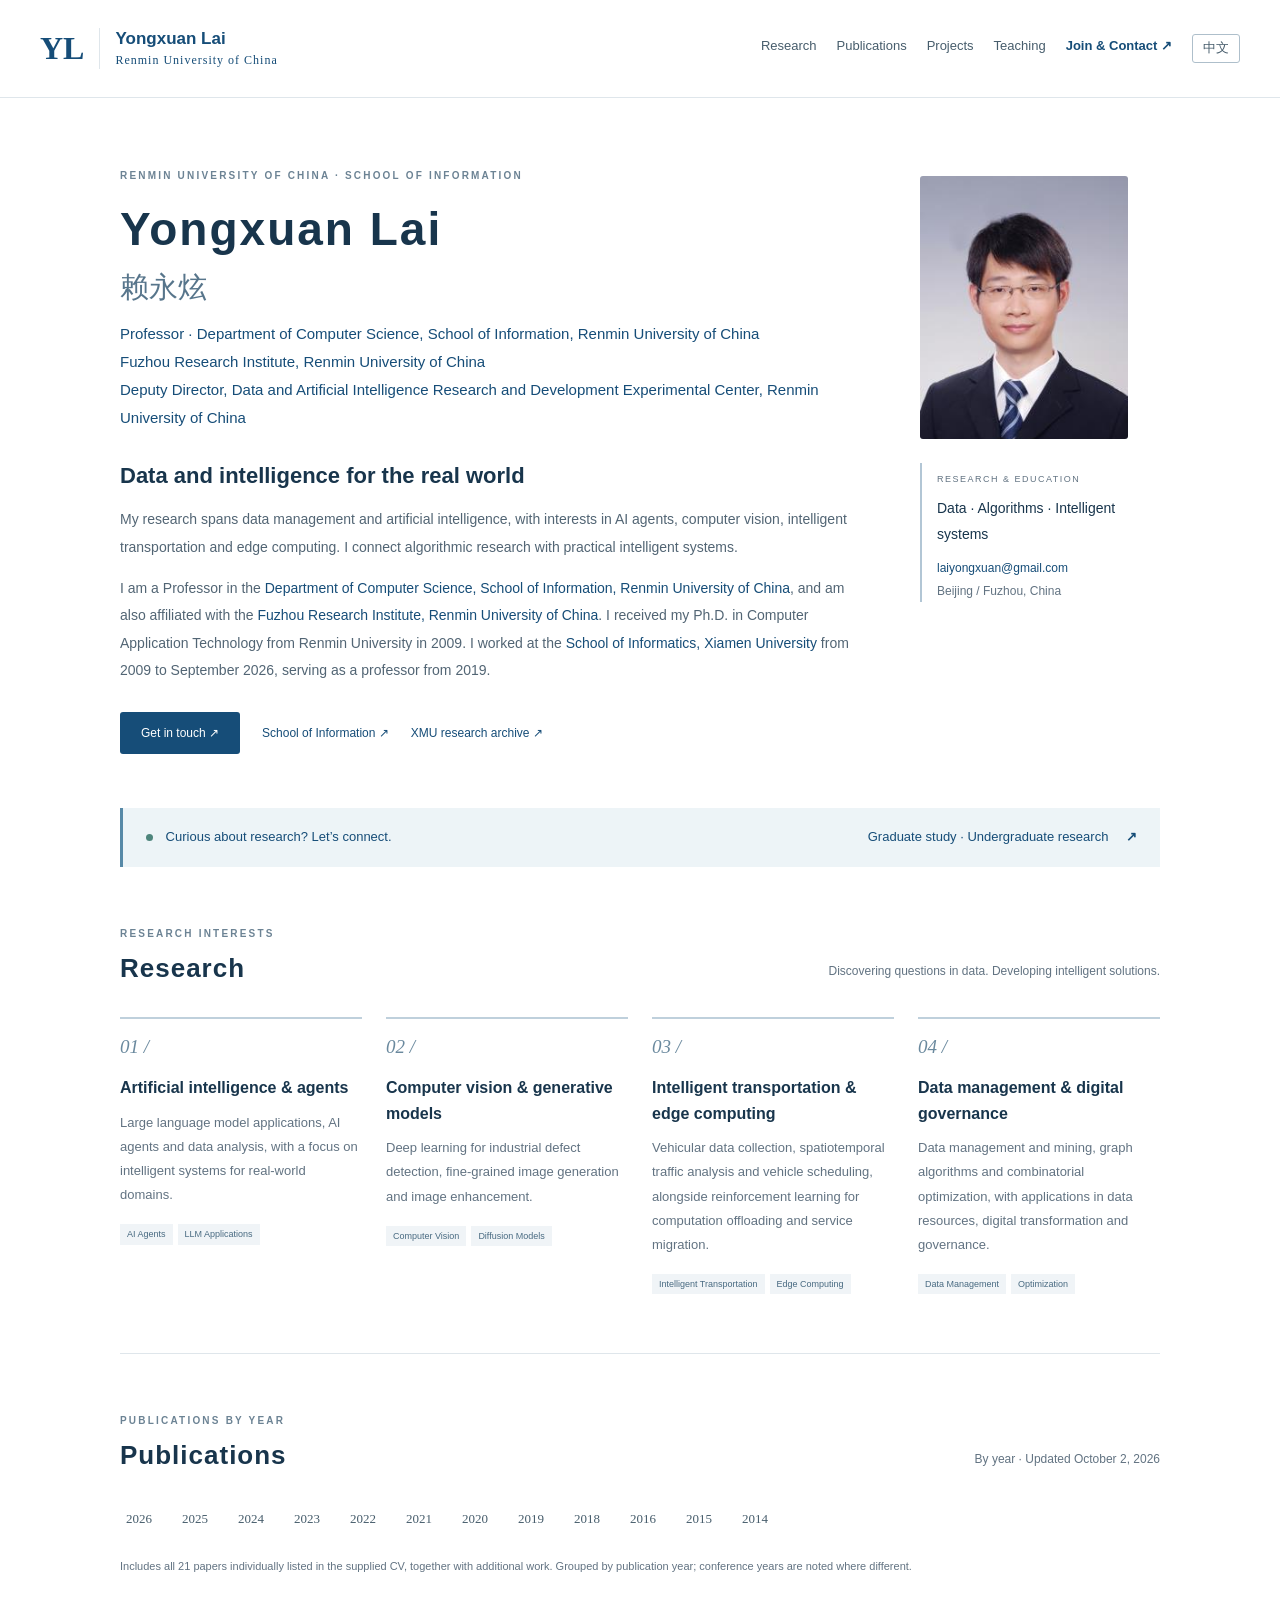
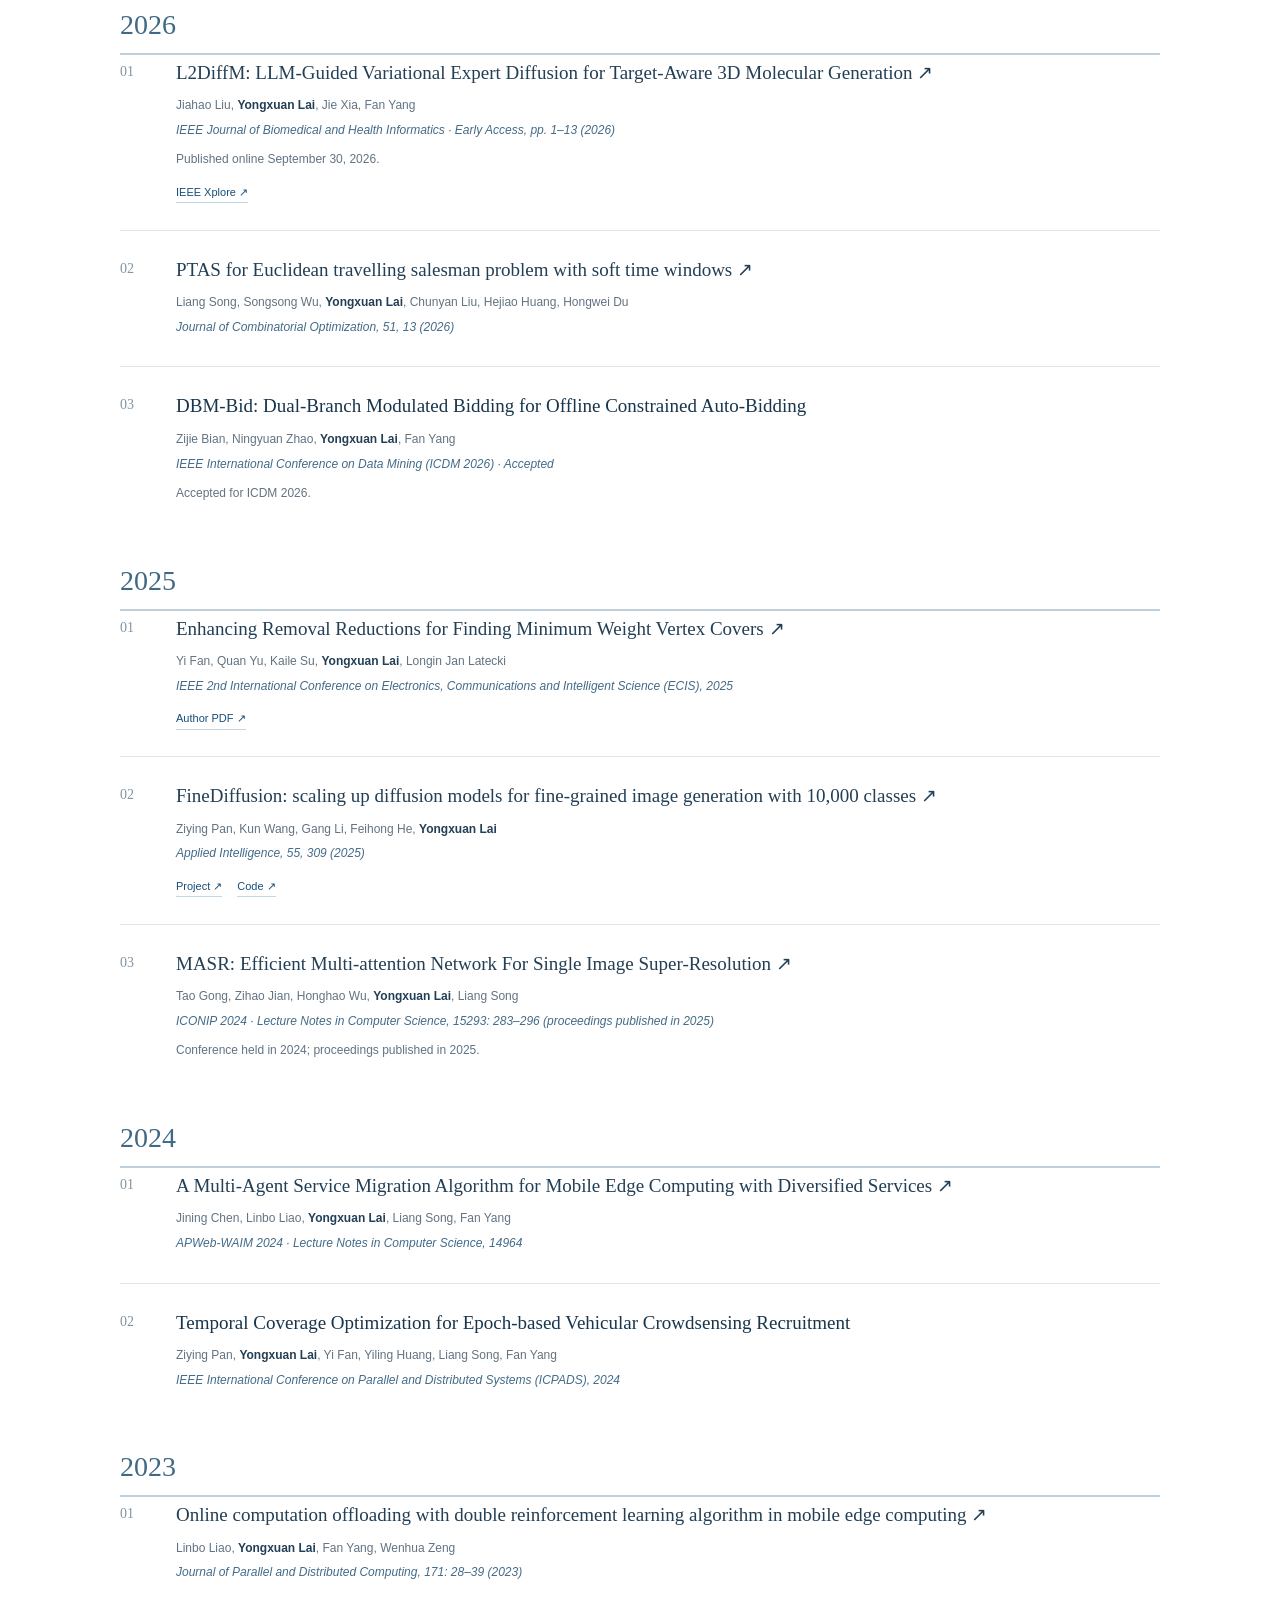
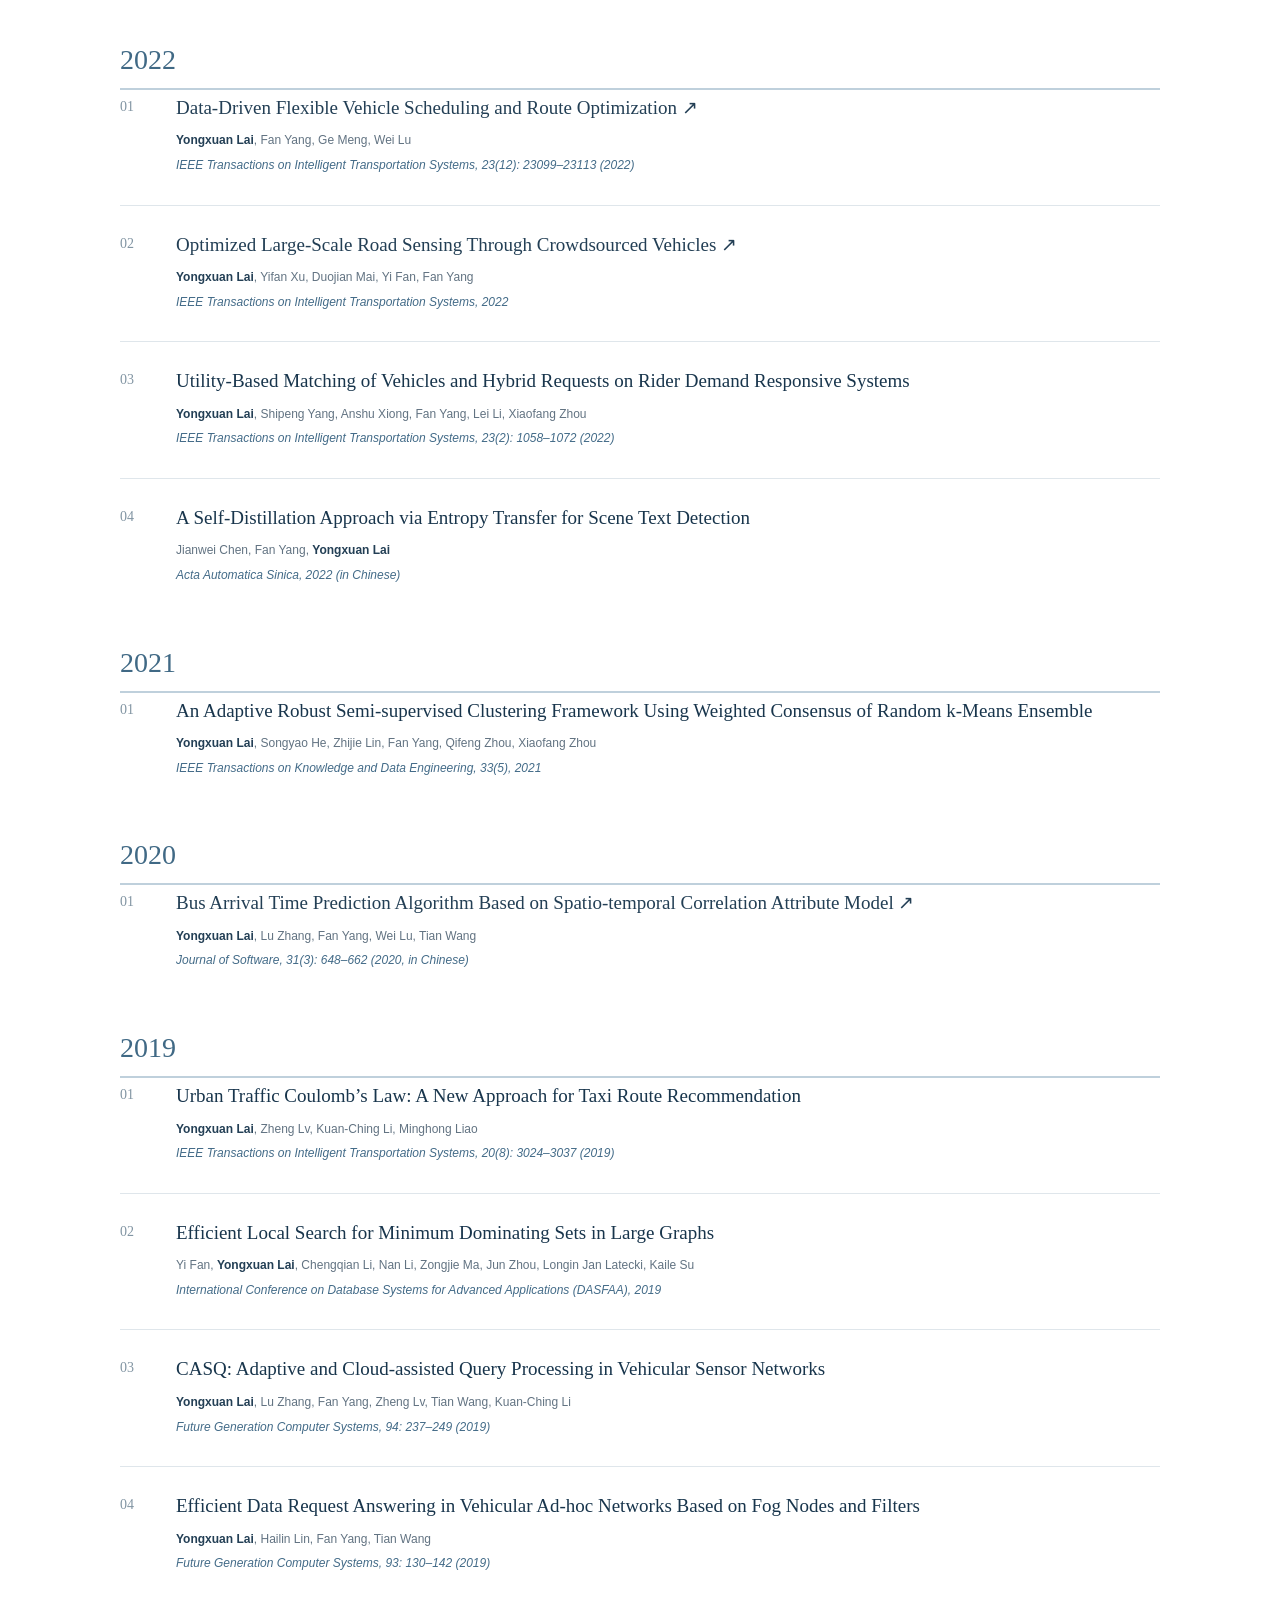
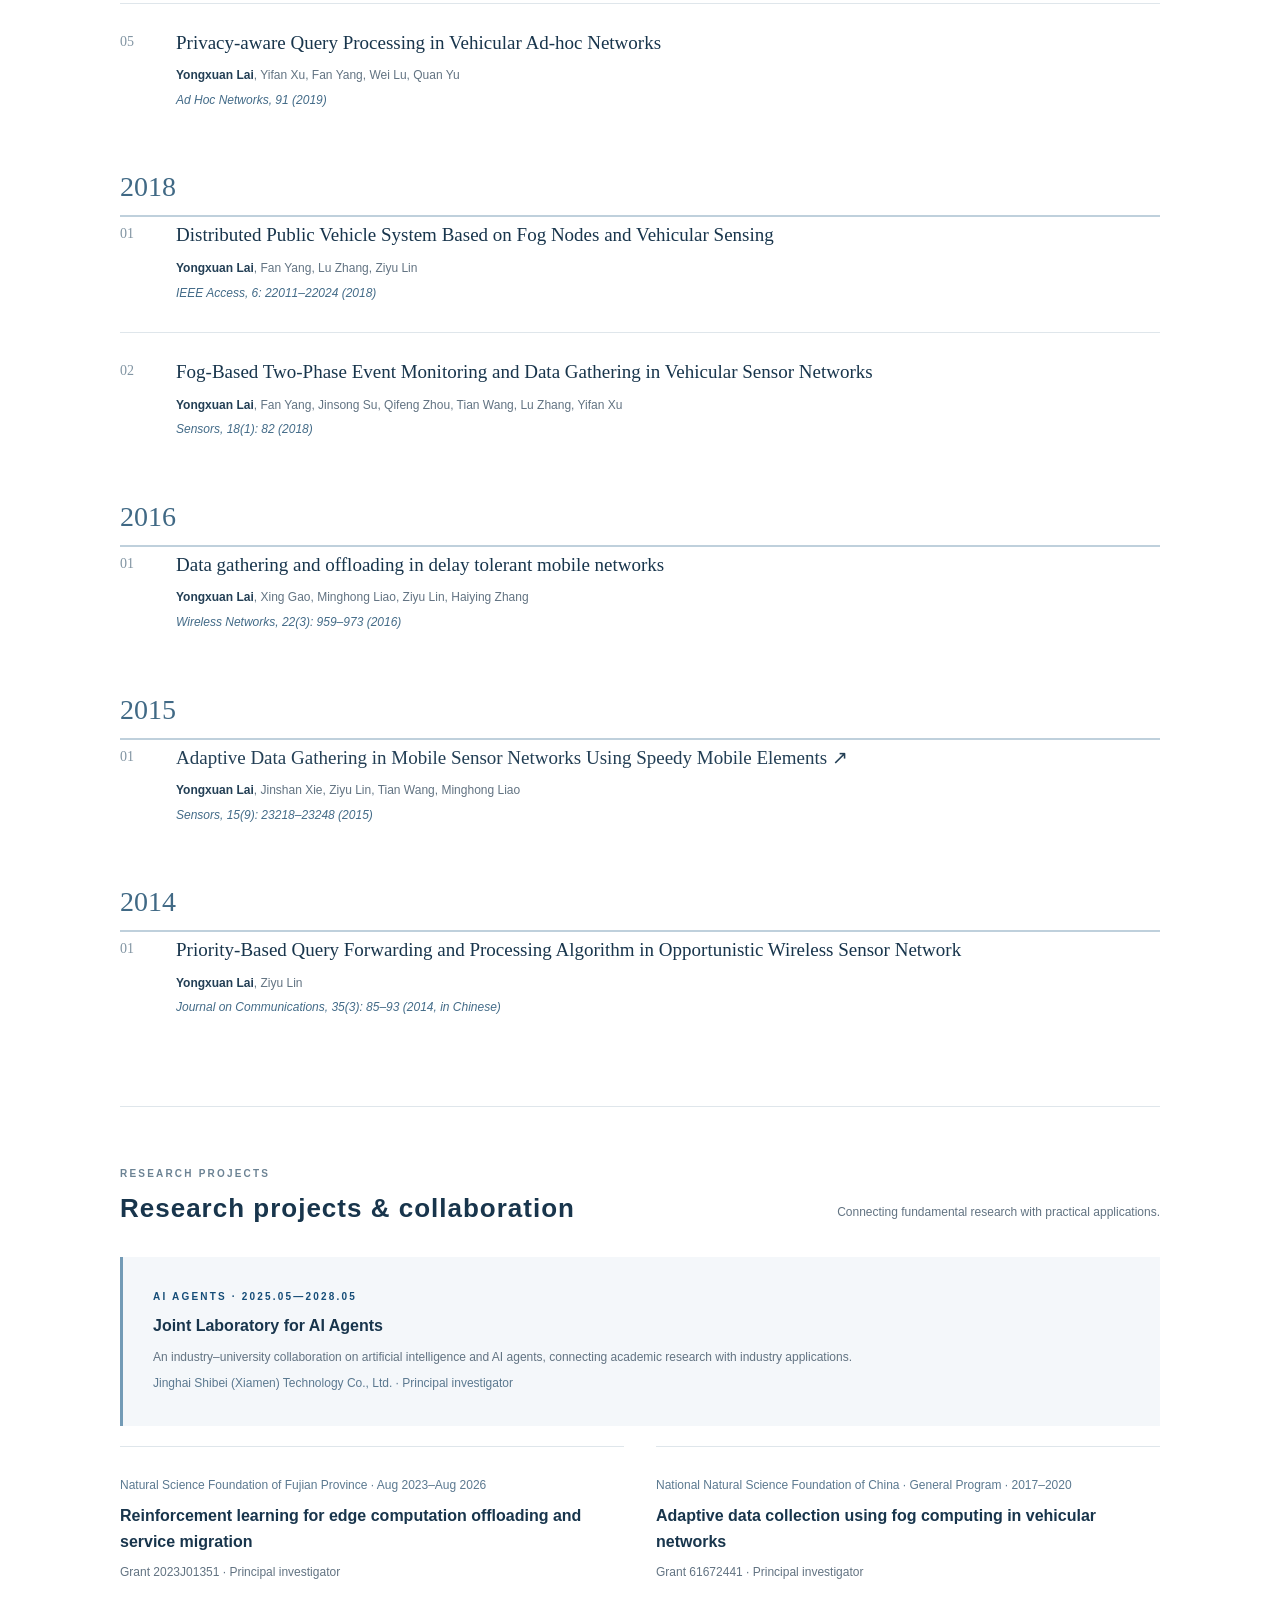
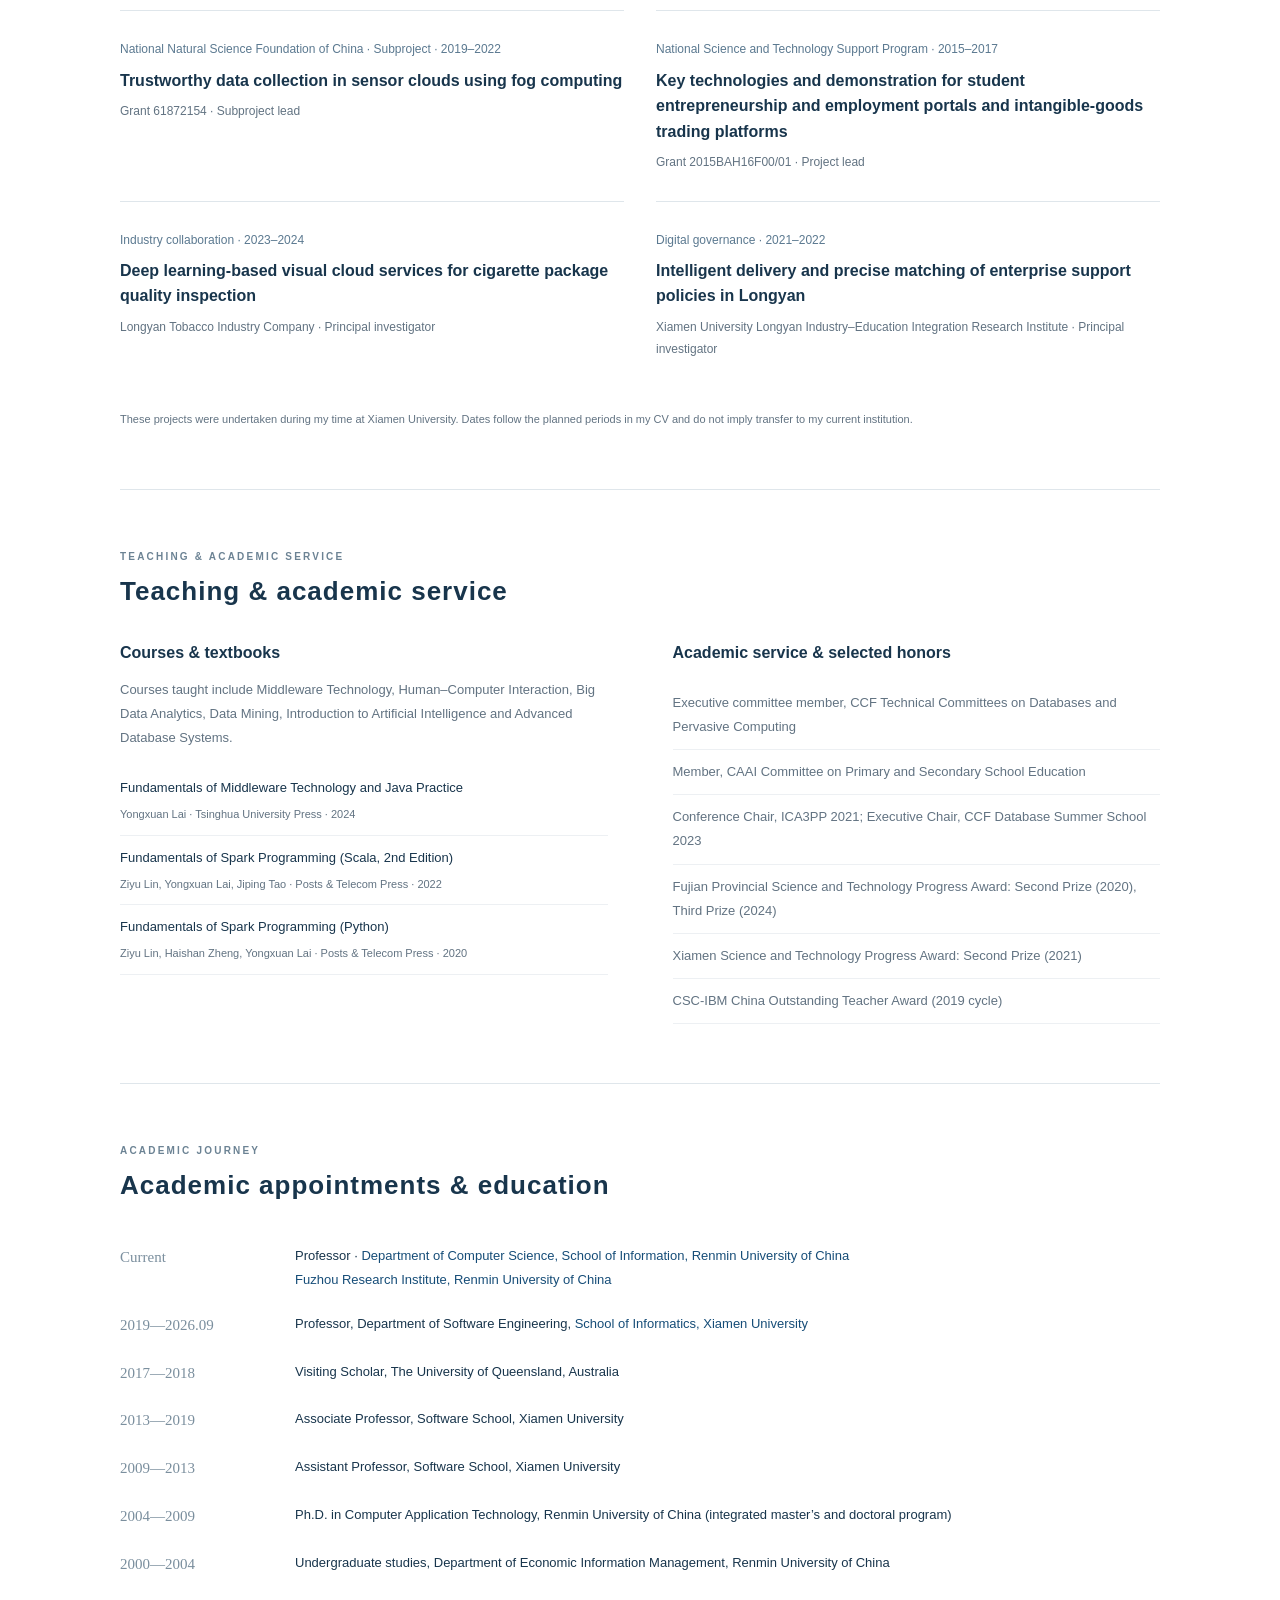
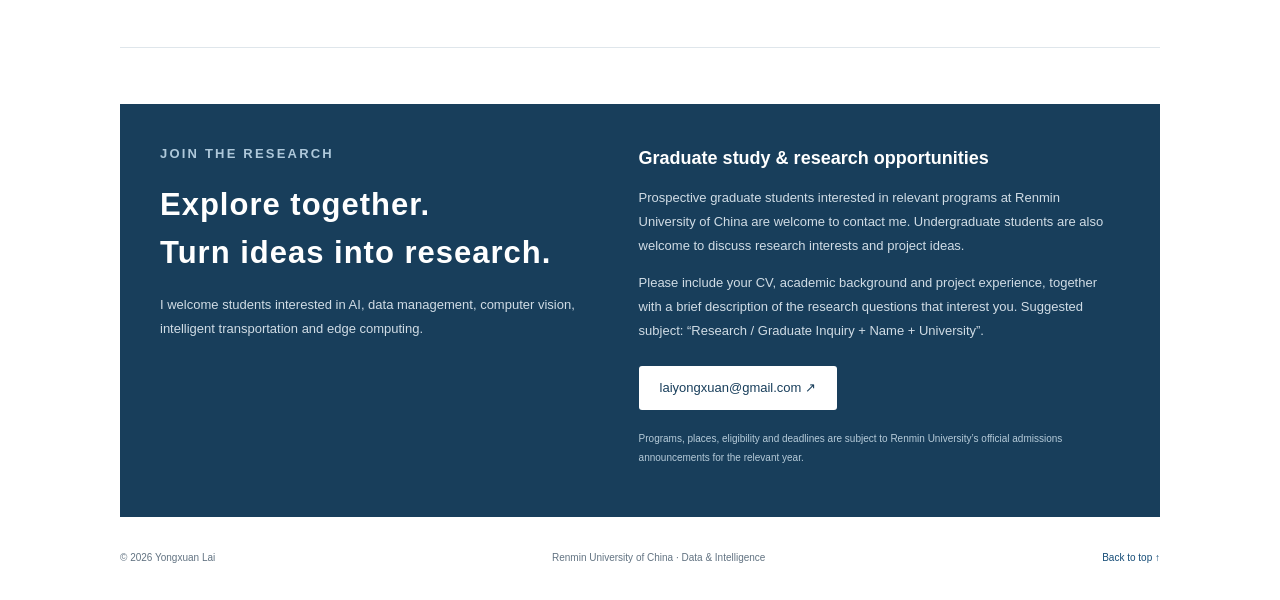
==== commit c84d7a95: "content: state current professorship at Renmin University" ====
--- a/index.html
+++ b/index.html
@@ -15,7 +15,7 @@
 <a class="skip" href="#main">Skip to content</a>
 <header><a class="brand" href="#about">YL<span>Yongxuan Lai <small>Renmin University of China</small></span></a><nav aria-label="Main navigation"><a href="#research">Research</a><a href="#publications">Publications</a><a href="#projects">Projects</a><a href="#teaching">Teaching</a><a class="nav-join" href="#join">Join & Contact ↗</a><a class="language-switch" href="zh.html" lang="zh-CN" hreflang="zh-CN">中文</a></nav></header>
 <main id="main">
-<section class="hero" id="about"><div class="intro"><p class="eyebrow">RENMIN UNIVERSITY OF CHINA · SCHOOL OF INFORMATION</p><h1>Yongxuan Lai <span lang="zh-CN">赖永炫</span></h1><p class="position"><a class="affiliation-link" href="https://info.ruc.edu.cn/" target="_blank" rel="noopener noreferrer">Department of Computer Science, School of Information, Renmin University of China</a><br><a class="affiliation-link" href="https://ang.ruc.edu.cn/jxxm/tsjxzy/e8e44a99be1045ada964fd73d79098ff.htm" target="_blank" rel="noopener noreferrer">Fuzhou Research Institute, Renmin University of China</a><br>Deputy Director, Data and Artificial Intelligence Research and Development Experimental Center, Renmin University of China</p><p class="lead">Data and intelligence for the real world</p><p>My research spans data management and artificial intelligence, with interests in AI agents, computer vision, intelligent transportation and edge computing. I connect algorithmic research with practical intelligent systems.</p><p>I am with the <a class="affiliation-link" href="https://info.ruc.edu.cn/" target="_blank" rel="noopener noreferrer">Department of Computer Science, School of Information, Renmin University of China</a>, and the <a class="affiliation-link" href="https://ang.ruc.edu.cn/jxxm/tsjxzy/e8e44a99be1045ada964fd73d79098ff.htm" target="_blank" rel="noopener noreferrer">Fuzhou Research Institute, Renmin University of China</a>. I received my Ph.D. in Computer Application Technology from Renmin University in 2009. I worked at the <a class="affiliation-link" href="https://informatics.xmu.edu.cn/" target="_blank" rel="noopener noreferrer">School of Informatics, Xiamen University</a> from 2009 to September 2026, serving as a professor from 2019.</p><div class="hero-links"><a class="button" href="mailto:laiyongxuan@gmail.com">Get in touch ↗</a><a href="https://info.ruc.edu.cn/" target="_blank" rel="noopener noreferrer">School of Information ↗</a><a href="https://scholar.xmu.edu.cn/Authors/Index?id=LaiYongXuan" target="_blank" rel="noopener noreferrer">XMU research archive ↗</a></div></div><aside class="profile"><img src="assets/portrait.jpg" alt="Yongxuan Lai" width="225" height="285"><div><span class="profile-label">RESEARCH & EDUCATION</span><p>Data · Algorithms · Intelligent systems</p><a href="mailto:laiyongxuan@gmail.com">laiyongxuan@gmail.com</a><small>Beijing / Fuzhou, China</small></div></aside></section>
+<section class="hero" id="about"><div class="intro"><p class="eyebrow">RENMIN UNIVERSITY OF CHINA · SCHOOL OF INFORMATION</p><h1>Yongxuan Lai <span lang="zh-CN">赖永炫</span></h1><p class="position">Professor · <a class="affiliation-link" href="https://info.ruc.edu.cn/" target="_blank" rel="noopener noreferrer">Department of Computer Science, School of Information, Renmin University of China</a><br><a class="affiliation-link" href="https://ang.ruc.edu.cn/jxxm/tsjxzy/e8e44a99be1045ada964fd73d79098ff.htm" target="_blank" rel="noopener noreferrer">Fuzhou Research Institute, Renmin University of China</a><br>Deputy Director, Data and Artificial Intelligence Research and Development Experimental Center, Renmin University of China</p><p class="lead">Data and intelligence for the real world</p><p>My research spans data management and artificial intelligence, with interests in AI agents, computer vision, intelligent transportation and edge computing. I connect algorithmic research with practical intelligent systems.</p><p>I am a Professor in the <a class="affiliation-link" href="https://info.ruc.edu.cn/" target="_blank" rel="noopener noreferrer">Department of Computer Science, School of Information, Renmin University of China</a>, and am also affiliated with the <a class="affiliation-link" href="https://ang.ruc.edu.cn/jxxm/tsjxzy/e8e44a99be1045ada964fd73d79098ff.htm" target="_blank" rel="noopener noreferrer">Fuzhou Research Institute, Renmin University of China</a>. I received my Ph.D. in Computer Application Technology from Renmin University in 2009. I worked at the <a class="affiliation-link" href="https://informatics.xmu.edu.cn/" target="_blank" rel="noopener noreferrer">School of Informatics, Xiamen University</a> from 2009 to September 2026, serving as a professor from 2019.</p><div class="hero-links"><a class="button" href="mailto:laiyongxuan@gmail.com">Get in touch ↗</a><a href="https://info.ruc.edu.cn/" target="_blank" rel="noopener noreferrer">School of Information ↗</a><a href="https://scholar.xmu.edu.cn/Authors/Index?id=LaiYongXuan" target="_blank" rel="noopener noreferrer">XMU research archive ↗</a></div></div><aside class="profile"><img src="assets/portrait.jpg" alt="Yongxuan Lai" width="225" height="285"><div><span class="profile-label">RESEARCH & EDUCATION</span><p>Data · Algorithms · Intelligent systems</p><a href="mailto:laiyongxuan@gmail.com">laiyongxuan@gmail.com</a><small>Beijing / Fuzhou, China</small></div></aside></section>
 <a class="recruit-strip" href="#join"><span><i></i> Curious about research? Let’s connect.</span><span>Graduate study · Undergraduate research <b>↗</b></span></a>
 <section id="research"><div class="section-heading"><div><p class="eyebrow">RESEARCH INTERESTS</p><h2>Research</h2></div><p>Discovering questions in data. Developing intelligent solutions.</p></div><div class="research-grid">
 <article><span class="number">01 /</span><h3>Artificial intelligence & agents</h3><p>Large language model applications, AI agents and data analysis, with a focus on intelligent systems for real-world domains.</p><div class="tags"><span>AI Agents</span><span>LLM Applications</span></div></article>
@@ -34,7 +34,7 @@
 <article><p class="project-meta">Digital governance · 2021–2022</p><h3>Intelligent delivery and precise matching of enterprise support policies in Longyan</h3><p>Xiamen University Longyan Industry–Education Integration Research Institute · Principal investigator</p></article>
 </div><p class="section-note">These projects were undertaken during my time at Xiamen University. Dates follow the planned periods in my CV and do not imply transfer to my current institution.</p></section>
 <section id="teaching"><div class="section-heading"><div><p class="eyebrow">TEACHING & ACADEMIC SERVICE</p><h2>Teaching & academic service</h2></div></div><div class="two-columns"><div><h3 class="subheading">Courses & textbooks</h3><p>Courses taught include Middleware Technology, Human–Computer Interaction, Big Data Analytics, Data Mining, Introduction to Artificial Intelligence and Advanced Database Systems.</p><ul class="clean-list"><li><strong>Fundamentals of Middleware Technology and Java Practice</strong><span>Yongxuan Lai · Tsinghua University Press · 2024</span></li><li><strong>Fundamentals of Spark Programming (Scala, 2nd Edition)</strong><span>Ziyu Lin, Yongxuan Lai, Jiping Tao · Posts & Telecom Press · 2022</span></li><li><strong>Fundamentals of Spark Programming (Python)</strong><span>Ziyu Lin, Haishan Zheng, Yongxuan Lai · Posts & Telecom Press · 2020</span></li></ul></div><div><h3 class="subheading">Academic service & selected honors</h3><ul class="clean-list"><li>Executive committee member, CCF Technical Committees on Databases and Pervasive Computing</li><li>Member, CAAI Committee on Primary and Secondary School Education</li><li>Conference Chair, ICA3PP 2021; Executive Chair, CCF Database Summer School 2023</li><li>Fujian Provincial Science and Technology Progress Award: Second Prize (2020), Third Prize (2024)</li><li>Xiamen Science and Technology Progress Award: Second Prize (2021)</li><li>CSC-IBM China Outstanding Teacher Award (2019 cycle)</li></ul></div></div></section>
-<section id="experience"><div class="section-heading"><div><p class="eyebrow">ACADEMIC JOURNEY</p><h2>Academic appointments & education</h2></div></div><div class="timeline"><p><time>Current</time><span><a class="affiliation-link" href="https://info.ruc.edu.cn/" target="_blank" rel="noopener noreferrer">Department of Computer Science, School of Information, Renmin University of China</a><br><a class="affiliation-link" href="https://ang.ruc.edu.cn/jxxm/tsjxzy/e8e44a99be1045ada964fd73d79098ff.htm" target="_blank" rel="noopener noreferrer">Fuzhou Research Institute, Renmin University of China</a></span></p><p><time>2019—2026.09</time><span>Professor, Department of Software Engineering, <a class="affiliation-link" href="https://informatics.xmu.edu.cn/" target="_blank" rel="noopener noreferrer">School of Informatics, Xiamen University</a></span></p><p><time>2017—2018</time><span>Visiting Scholar, The University of Queensland, Australia</span></p><p><time>2013—2019</time><span>Associate Professor, Software School, Xiamen University</span></p><p><time>2009—2013</time><span>Assistant Professor, Software School, Xiamen University</span></p><p><time>2004—2009</time><span>Ph.D. in Computer Application Technology, Renmin University of China (integrated master’s and doctoral program)</span></p><p><time>2000—2004</time><span>Undergraduate studies, Department of Economic Information Management, Renmin University of China</span></p></div></section>
+<section id="experience"><div class="section-heading"><div><p class="eyebrow">ACADEMIC JOURNEY</p><h2>Academic appointments & education</h2></div></div><div class="timeline"><p><time>Current</time><span>Professor · <a class="affiliation-link" href="https://info.ruc.edu.cn/" target="_blank" rel="noopener noreferrer">Department of Computer Science, School of Information, Renmin University of China</a><br><a class="affiliation-link" href="https://ang.ruc.edu.cn/jxxm/tsjxzy/e8e44a99be1045ada964fd73d79098ff.htm" target="_blank" rel="noopener noreferrer">Fuzhou Research Institute, Renmin University of China</a></span></p><p><time>2019—2026.09</time><span>Professor, Department of Software Engineering, <a class="affiliation-link" href="https://informatics.xmu.edu.cn/" target="_blank" rel="noopener noreferrer">School of Informatics, Xiamen University</a></span></p><p><time>2017—2018</time><span>Visiting Scholar, The University of Queensland, Australia</span></p><p><time>2013—2019</time><span>Associate Professor, Software School, Xiamen University</span></p><p><time>2009—2013</time><span>Assistant Professor, Software School, Xiamen University</span></p><p><time>2004—2009</time><span>Ph.D. in Computer Application Technology, Renmin University of China (integrated master’s and doctoral program)</span></p><p><time>2000—2004</time><span>Undergraduate studies, Department of Economic Information Management, Renmin University of China</span></p></div></section>
 <section class="join" id="join"><div><p class="eyebrow">JOIN THE RESEARCH</p><h2>Explore together.<br>Turn ideas into research.</h2><p>I welcome students interested in AI, data management, computer vision, intelligent transportation and edge computing.</p></div><div><h3>Graduate study & research opportunities</h3><p>Prospective graduate students interested in relevant programs at Renmin University of China are welcome to contact me. Undergraduate students are also welcome to discuss research interests and project ideas.</p><p>Please include your CV, academic background and project experience, together with a brief description of the research questions that interest you. Suggested subject: “Research / Graduate Inquiry + Name + University”.</p><a class="button light" href="mailto:laiyongxuan@gmail.com?subject=Research%20%2F%20Graduate%20Inquiry">laiyongxuan@gmail.com ↗</a><p class="join-note">Programs, places, eligibility and deadlines are subject to Renmin University’s official admissions announcements for the relevant year.</p></div></section>
 </main><footer><span>© 2026 Yongxuan Lai</span><span>Renmin University of China · Data & Intelligence</span><a href="#about">Back to top ↑</a></footer>
 </body></html>
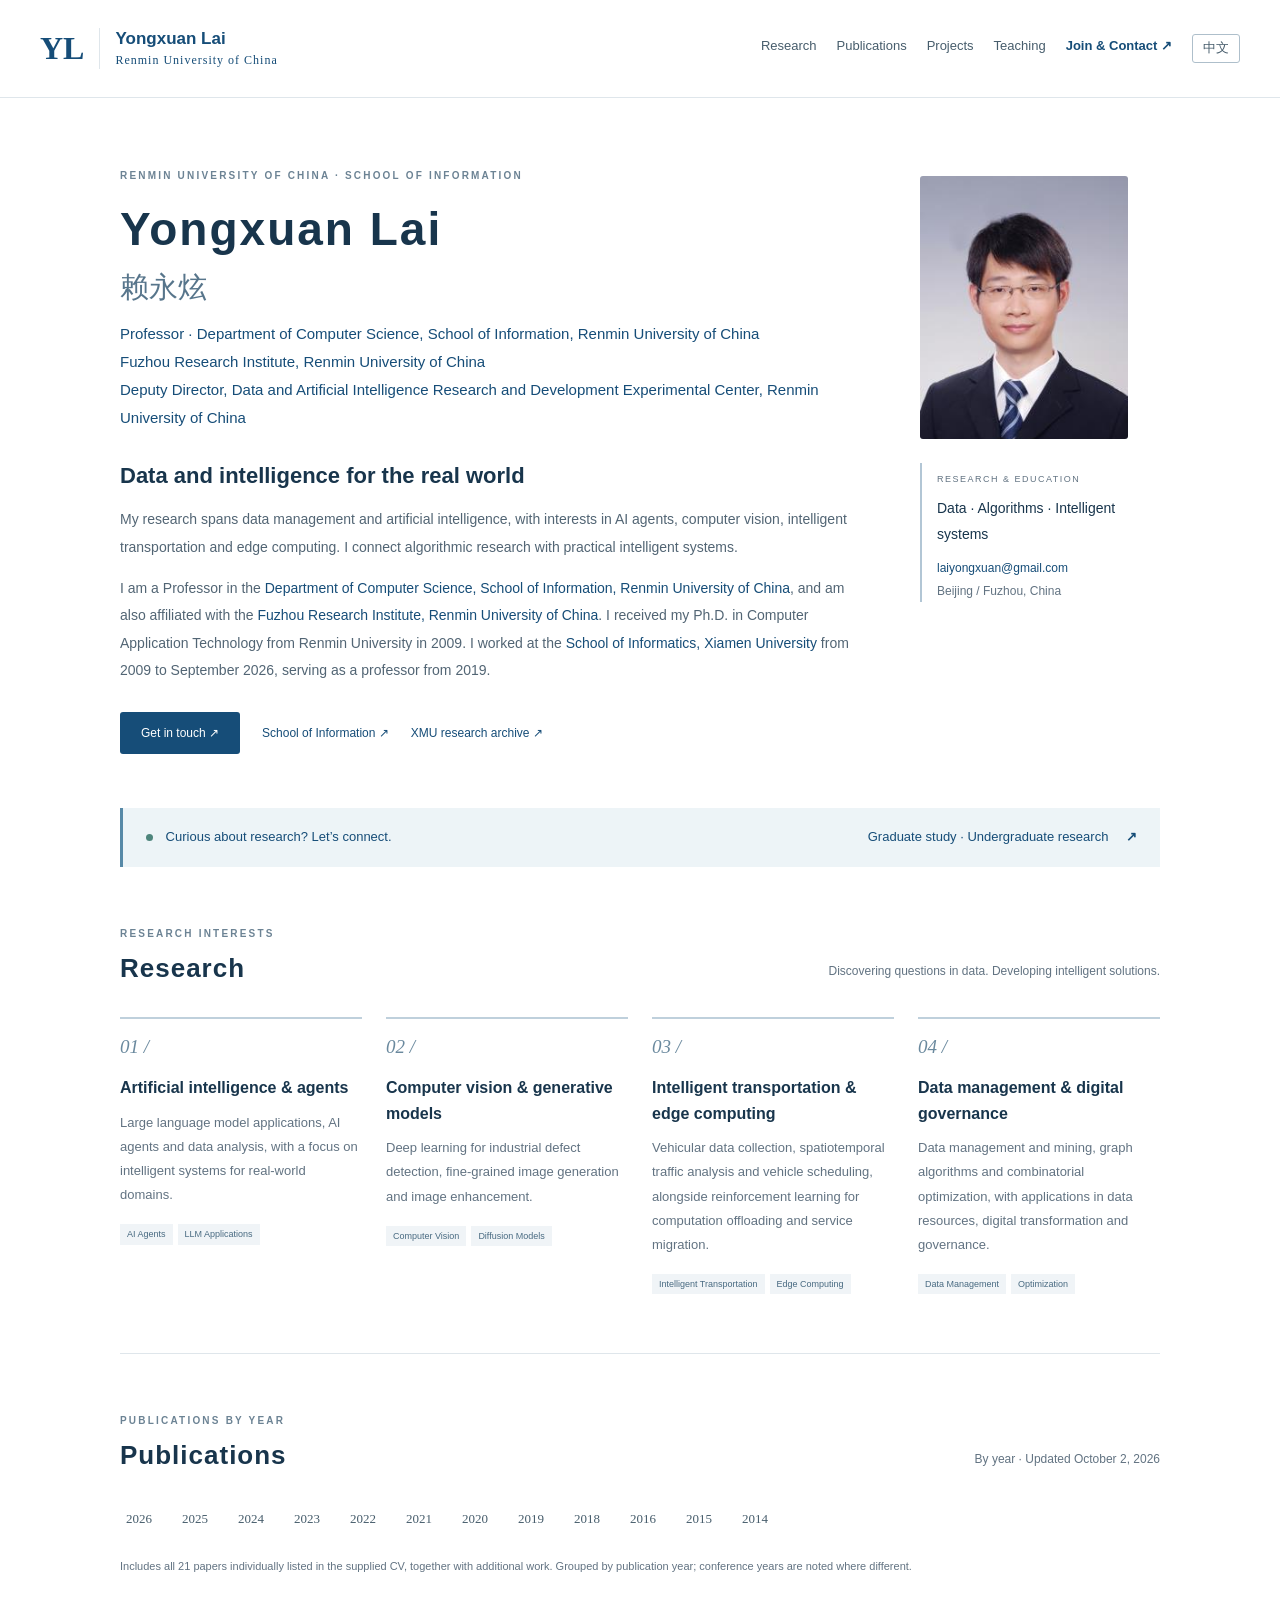
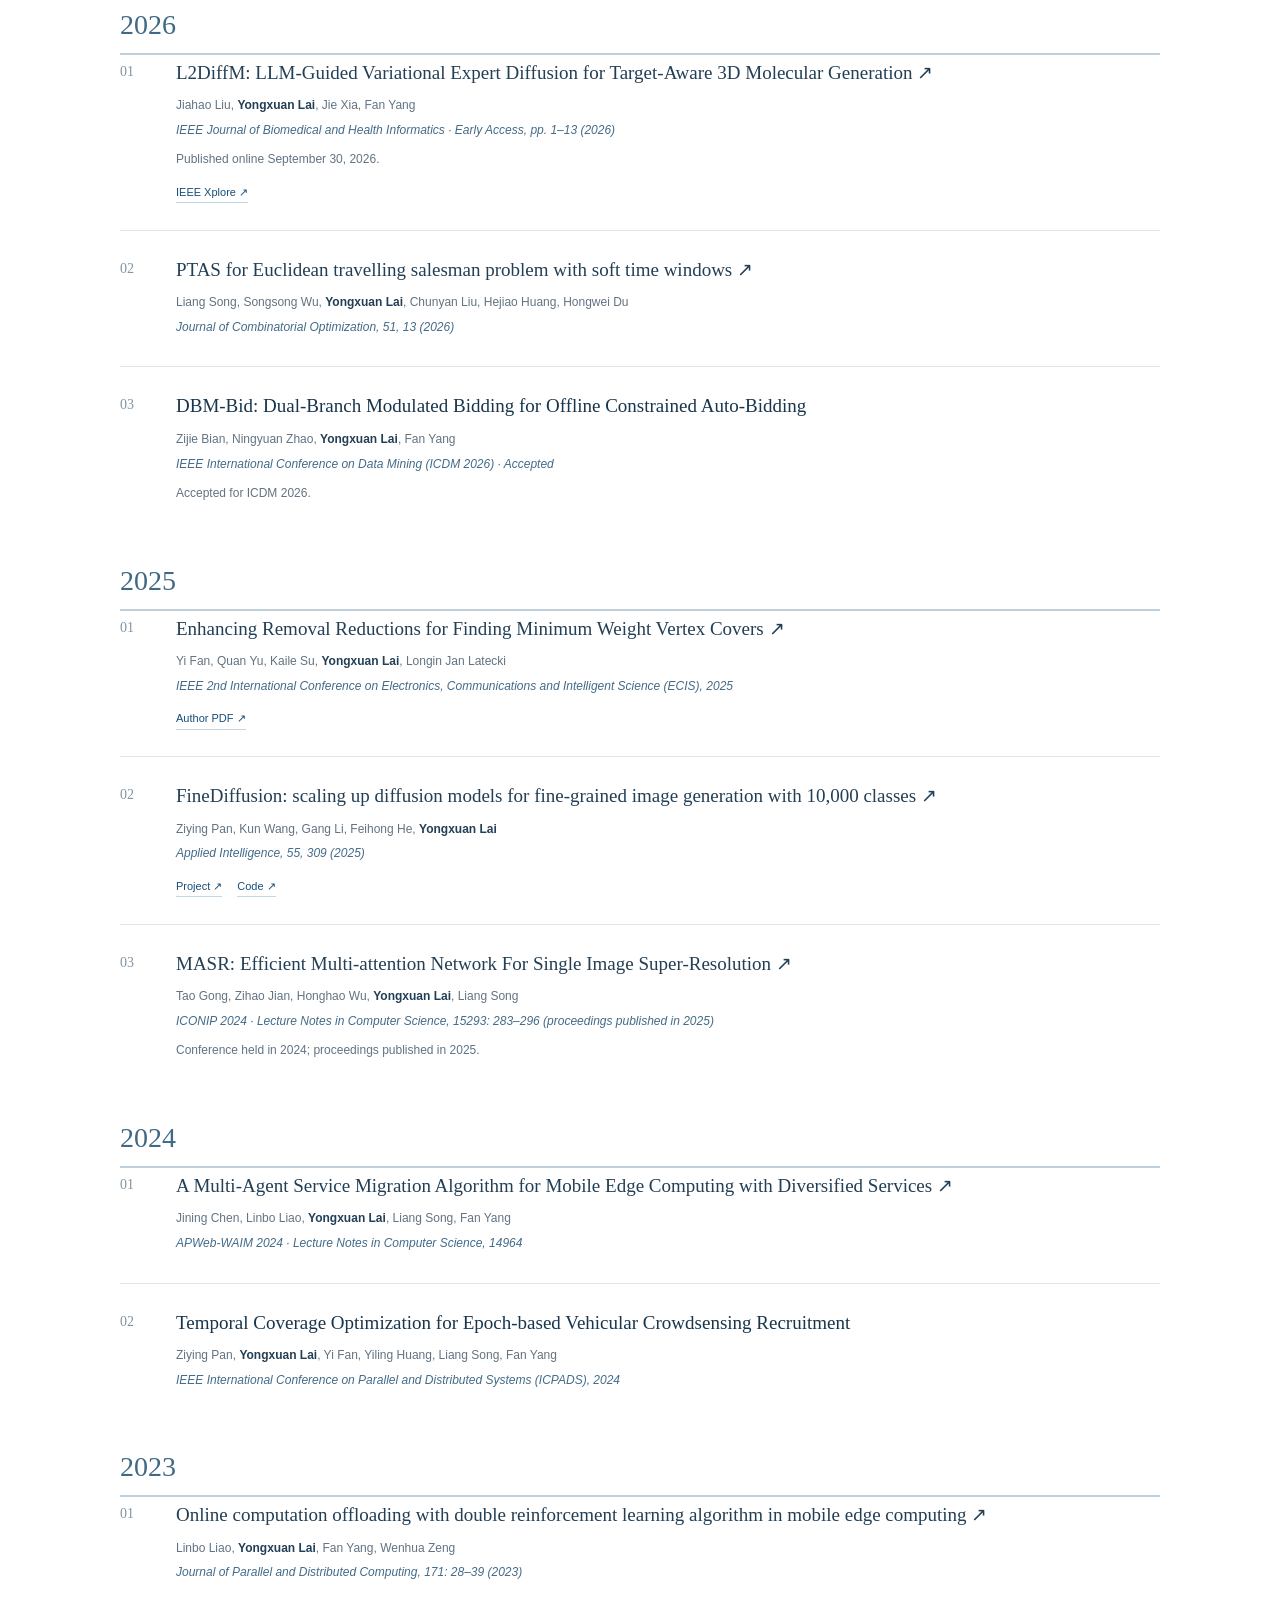
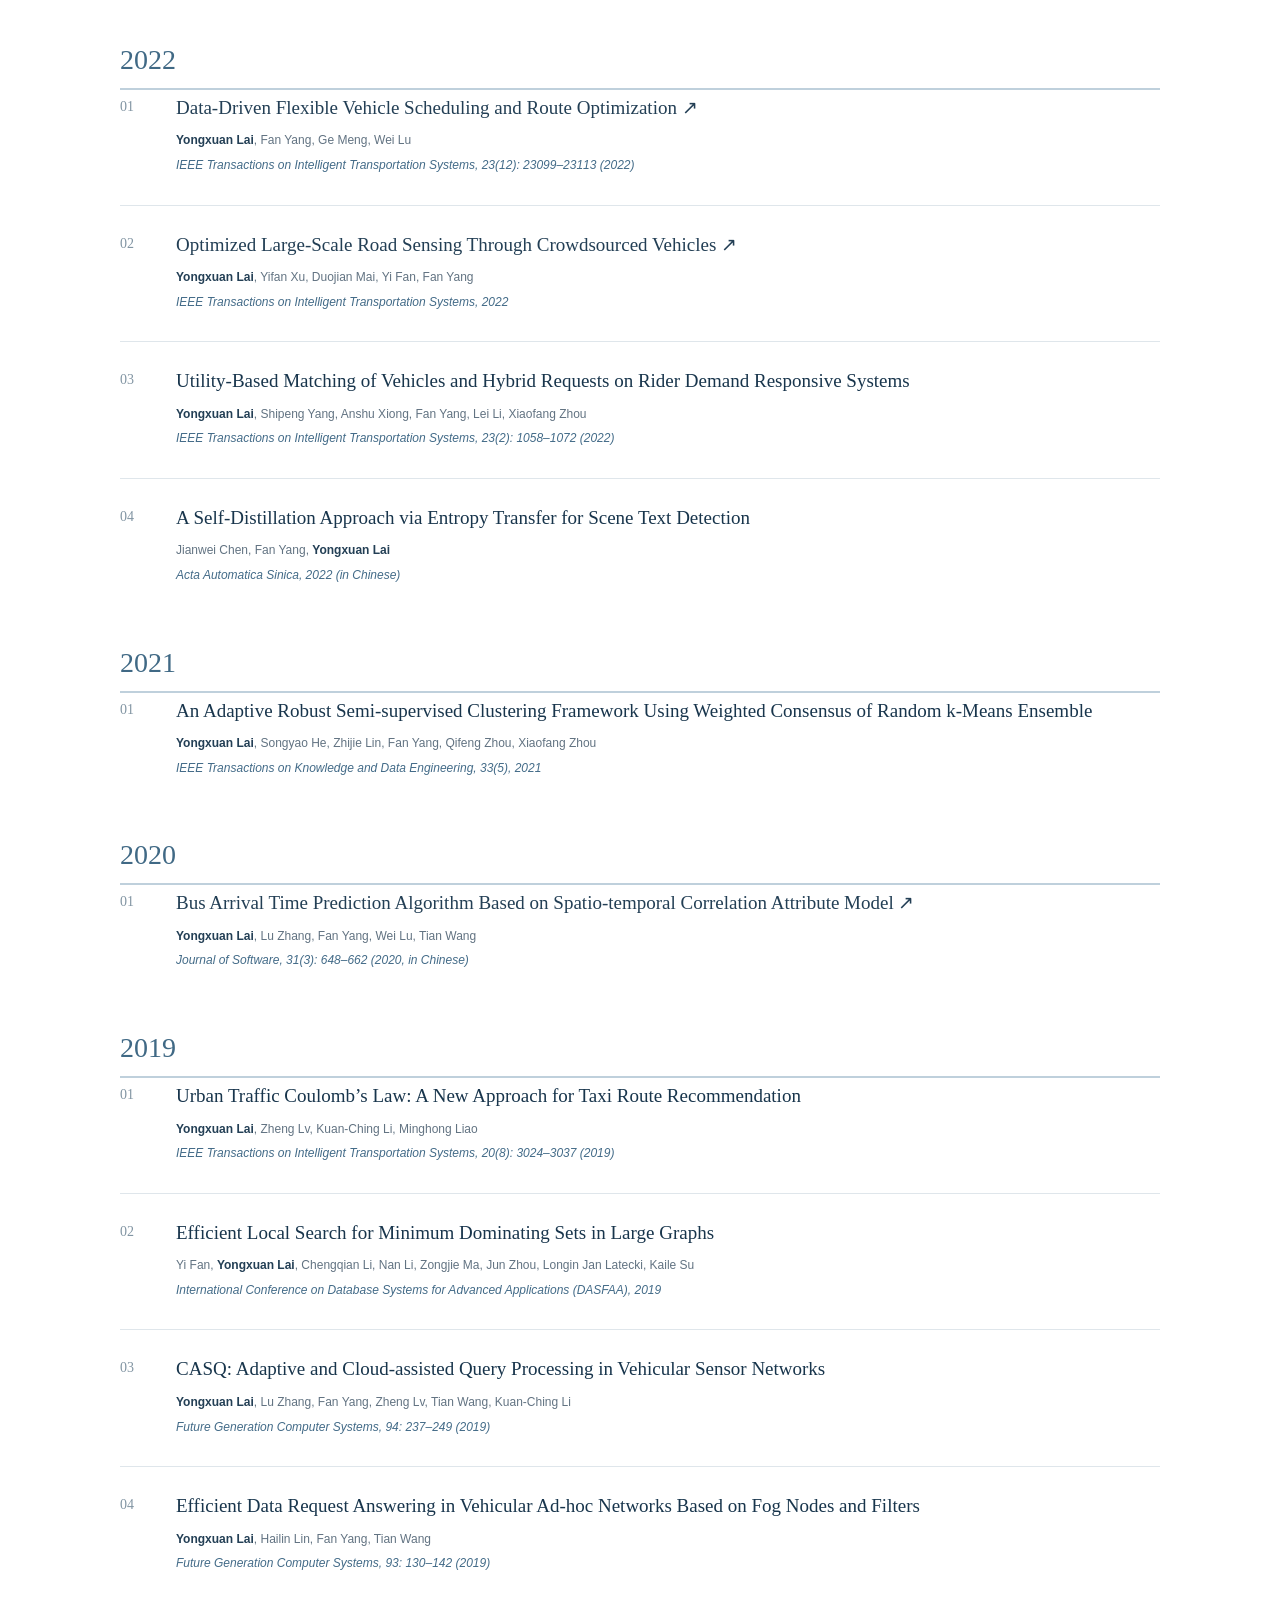
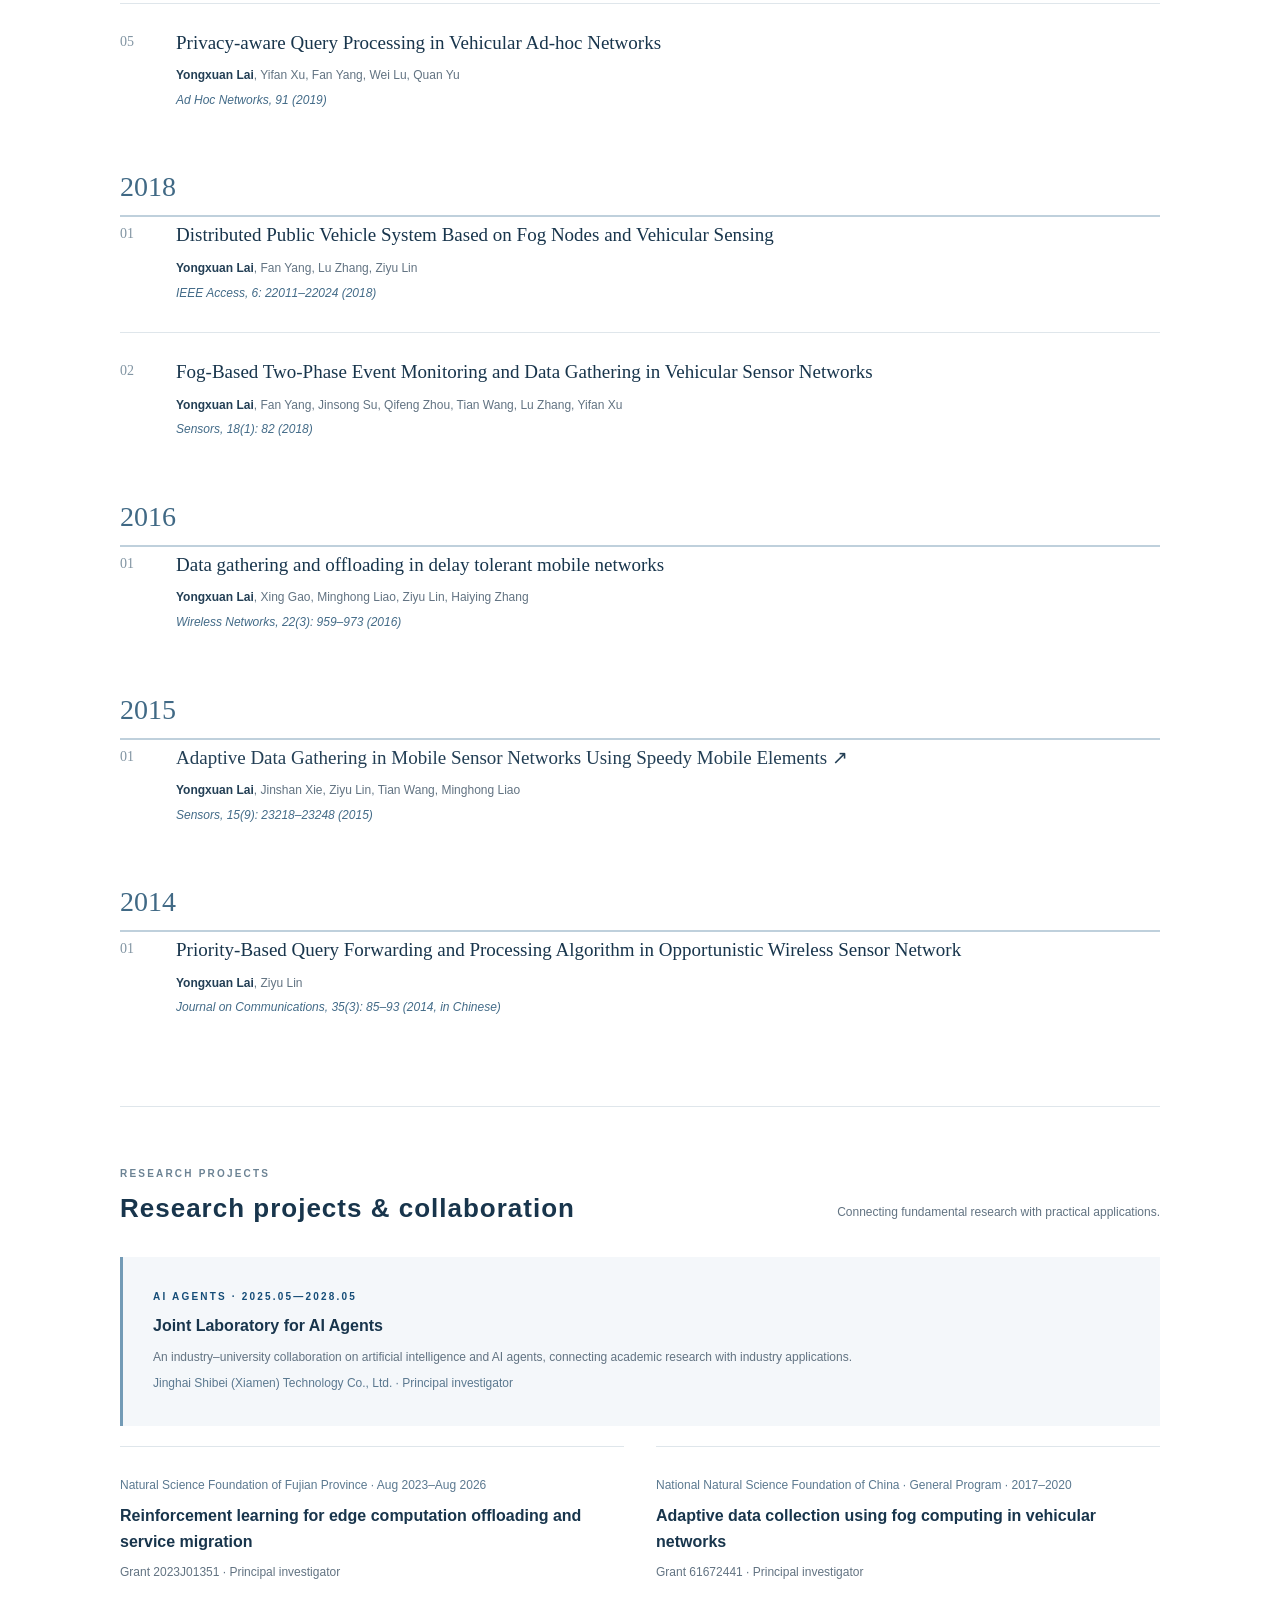
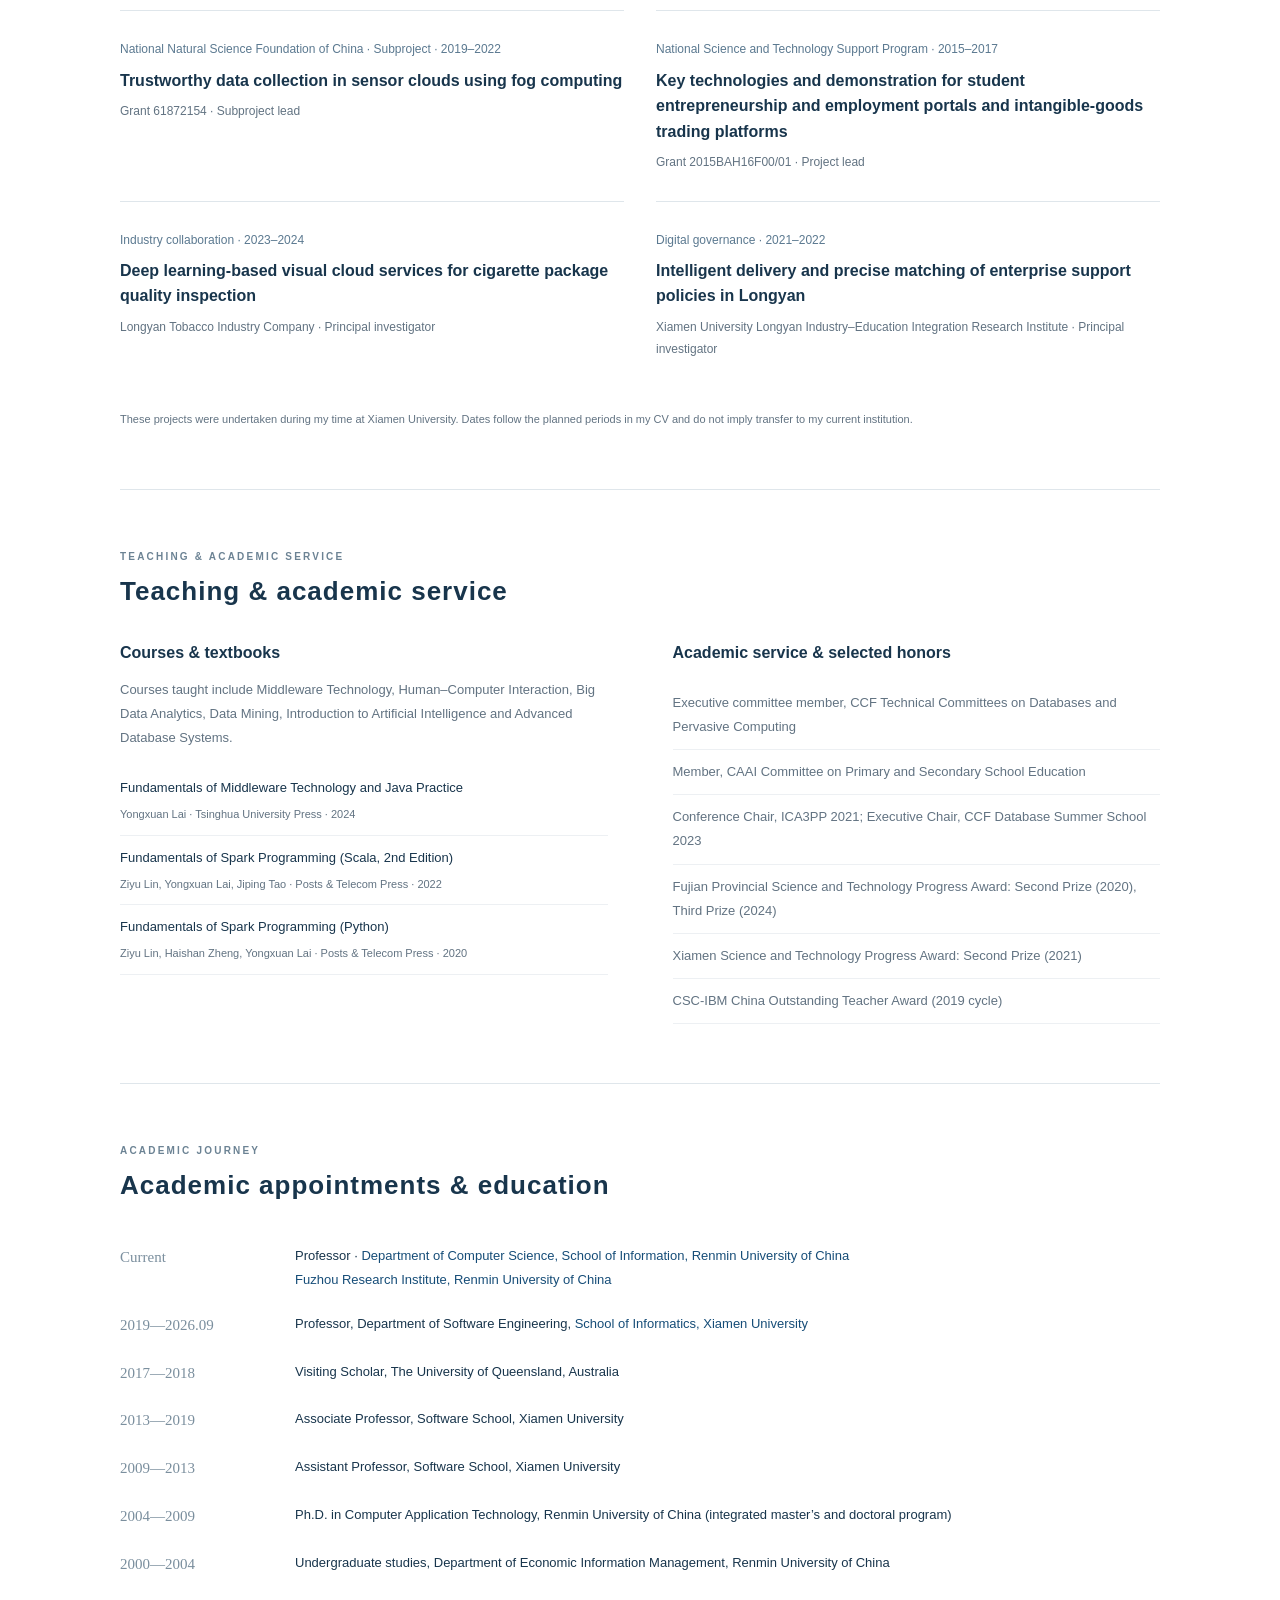
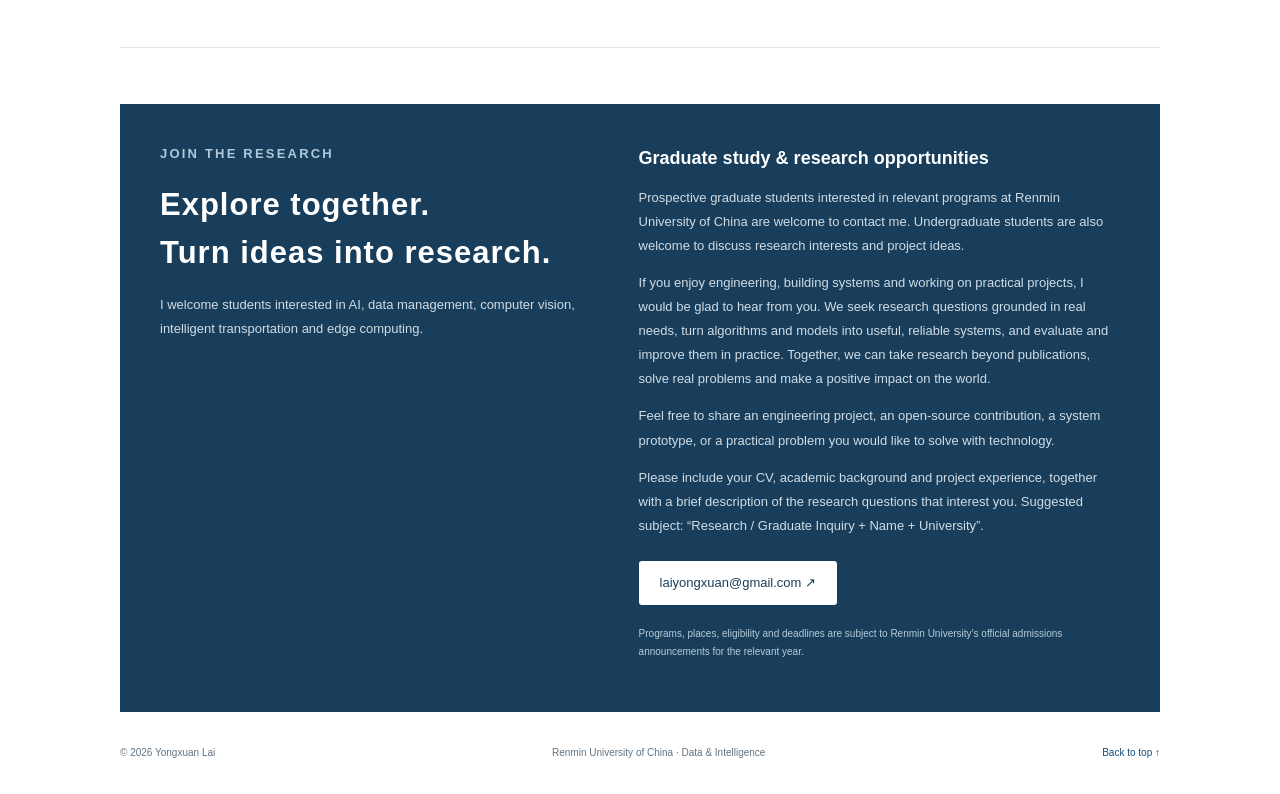
==== commit 00b8b410: "content: welcome engineering-minded students and emphasize real-world impact" ====
--- a/index.html
+++ b/index.html
@@ -35,6 +35,6 @@
 </div><p class="section-note">These projects were undertaken during my time at Xiamen University. Dates follow the planned periods in my CV and do not imply transfer to my current institution.</p></section>
 <section id="teaching"><div class="section-heading"><div><p class="eyebrow">TEACHING & ACADEMIC SERVICE</p><h2>Teaching & academic service</h2></div></div><div class="two-columns"><div><h3 class="subheading">Courses & textbooks</h3><p>Courses taught include Middleware Technology, Human–Computer Interaction, Big Data Analytics, Data Mining, Introduction to Artificial Intelligence and Advanced Database Systems.</p><ul class="clean-list"><li><strong>Fundamentals of Middleware Technology and Java Practice</strong><span>Yongxuan Lai · Tsinghua University Press · 2024</span></li><li><strong>Fundamentals of Spark Programming (Scala, 2nd Edition)</strong><span>Ziyu Lin, Yongxuan Lai, Jiping Tao · Posts & Telecom Press · 2022</span></li><li><strong>Fundamentals of Spark Programming (Python)</strong><span>Ziyu Lin, Haishan Zheng, Yongxuan Lai · Posts & Telecom Press · 2020</span></li></ul></div><div><h3 class="subheading">Academic service & selected honors</h3><ul class="clean-list"><li>Executive committee member, CCF Technical Committees on Databases and Pervasive Computing</li><li>Member, CAAI Committee on Primary and Secondary School Education</li><li>Conference Chair, ICA3PP 2021; Executive Chair, CCF Database Summer School 2023</li><li>Fujian Provincial Science and Technology Progress Award: Second Prize (2020), Third Prize (2024)</li><li>Xiamen Science and Technology Progress Award: Second Prize (2021)</li><li>CSC-IBM China Outstanding Teacher Award (2019 cycle)</li></ul></div></div></section>
 <section id="experience"><div class="section-heading"><div><p class="eyebrow">ACADEMIC JOURNEY</p><h2>Academic appointments & education</h2></div></div><div class="timeline"><p><time>Current</time><span>Professor · <a class="affiliation-link" href="https://info.ruc.edu.cn/" target="_blank" rel="noopener noreferrer">Department of Computer Science, School of Information, Renmin University of China</a><br><a class="affiliation-link" href="https://ang.ruc.edu.cn/jxxm/tsjxzy/e8e44a99be1045ada964fd73d79098ff.htm" target="_blank" rel="noopener noreferrer">Fuzhou Research Institute, Renmin University of China</a></span></p><p><time>2019—2026.09</time><span>Professor, Department of Software Engineering, <a class="affiliation-link" href="https://informatics.xmu.edu.cn/" target="_blank" rel="noopener noreferrer">School of Informatics, Xiamen University</a></span></p><p><time>2017—2018</time><span>Visiting Scholar, The University of Queensland, Australia</span></p><p><time>2013—2019</time><span>Associate Professor, Software School, Xiamen University</span></p><p><time>2009—2013</time><span>Assistant Professor, Software School, Xiamen University</span></p><p><time>2004—2009</time><span>Ph.D. in Computer Application Technology, Renmin University of China (integrated master’s and doctoral program)</span></p><p><time>2000—2004</time><span>Undergraduate studies, Department of Economic Information Management, Renmin University of China</span></p></div></section>
-<section class="join" id="join"><div><p class="eyebrow">JOIN THE RESEARCH</p><h2>Explore together.<br>Turn ideas into research.</h2><p>I welcome students interested in AI, data management, computer vision, intelligent transportation and edge computing.</p></div><div><h3>Graduate study & research opportunities</h3><p>Prospective graduate students interested in relevant programs at Renmin University of China are welcome to contact me. Undergraduate students are also welcome to discuss research interests and project ideas.</p><p>Please include your CV, academic background and project experience, together with a brief description of the research questions that interest you. Suggested subject: “Research / Graduate Inquiry + Name + University”.</p><a class="button light" href="mailto:laiyongxuan@gmail.com?subject=Research%20%2F%20Graduate%20Inquiry">laiyongxuan@gmail.com ↗</a><p class="join-note">Programs, places, eligibility and deadlines are subject to Renmin University’s official admissions announcements for the relevant year.</p></div></section>
+<section class="join" id="join"><div><p class="eyebrow">JOIN THE RESEARCH</p><h2>Explore together.<br>Turn ideas into research.</h2><p>I welcome students interested in AI, data management, computer vision, intelligent transportation and edge computing.</p></div><div><h3>Graduate study & research opportunities</h3><p>Prospective graduate students interested in relevant programs at Renmin University of China are welcome to contact me. Undergraduate students are also welcome to discuss research interests and project ideas.</p><p>If you enjoy engineering, building systems and working on practical projects, I would be glad to hear from you. We seek research questions grounded in real needs, turn algorithms and models into useful, reliable systems, and evaluate and improve them in practice. Together, we can take research beyond publications, solve real problems and make a positive impact on the world.</p><p>Feel free to share an engineering project, an open-source contribution, a system prototype, or a practical problem you would like to solve with technology.</p><p>Please include your CV, academic background and project experience, together with a brief description of the research questions that interest you. Suggested subject: “Research / Graduate Inquiry + Name + University”.</p><a class="button light" href="mailto:laiyongxuan@gmail.com?subject=Research%20%2F%20Graduate%20Inquiry">laiyongxuan@gmail.com ↗</a><p class="join-note">Programs, places, eligibility and deadlines are subject to Renmin University’s official admissions announcements for the relevant year.</p></div></section>
 </main><footer><span>© 2026 Yongxuan Lai</span><span>Renmin University of China · Data & Intelligence</span><a href="#about">Back to top ↑</a></footer>
 </body></html>
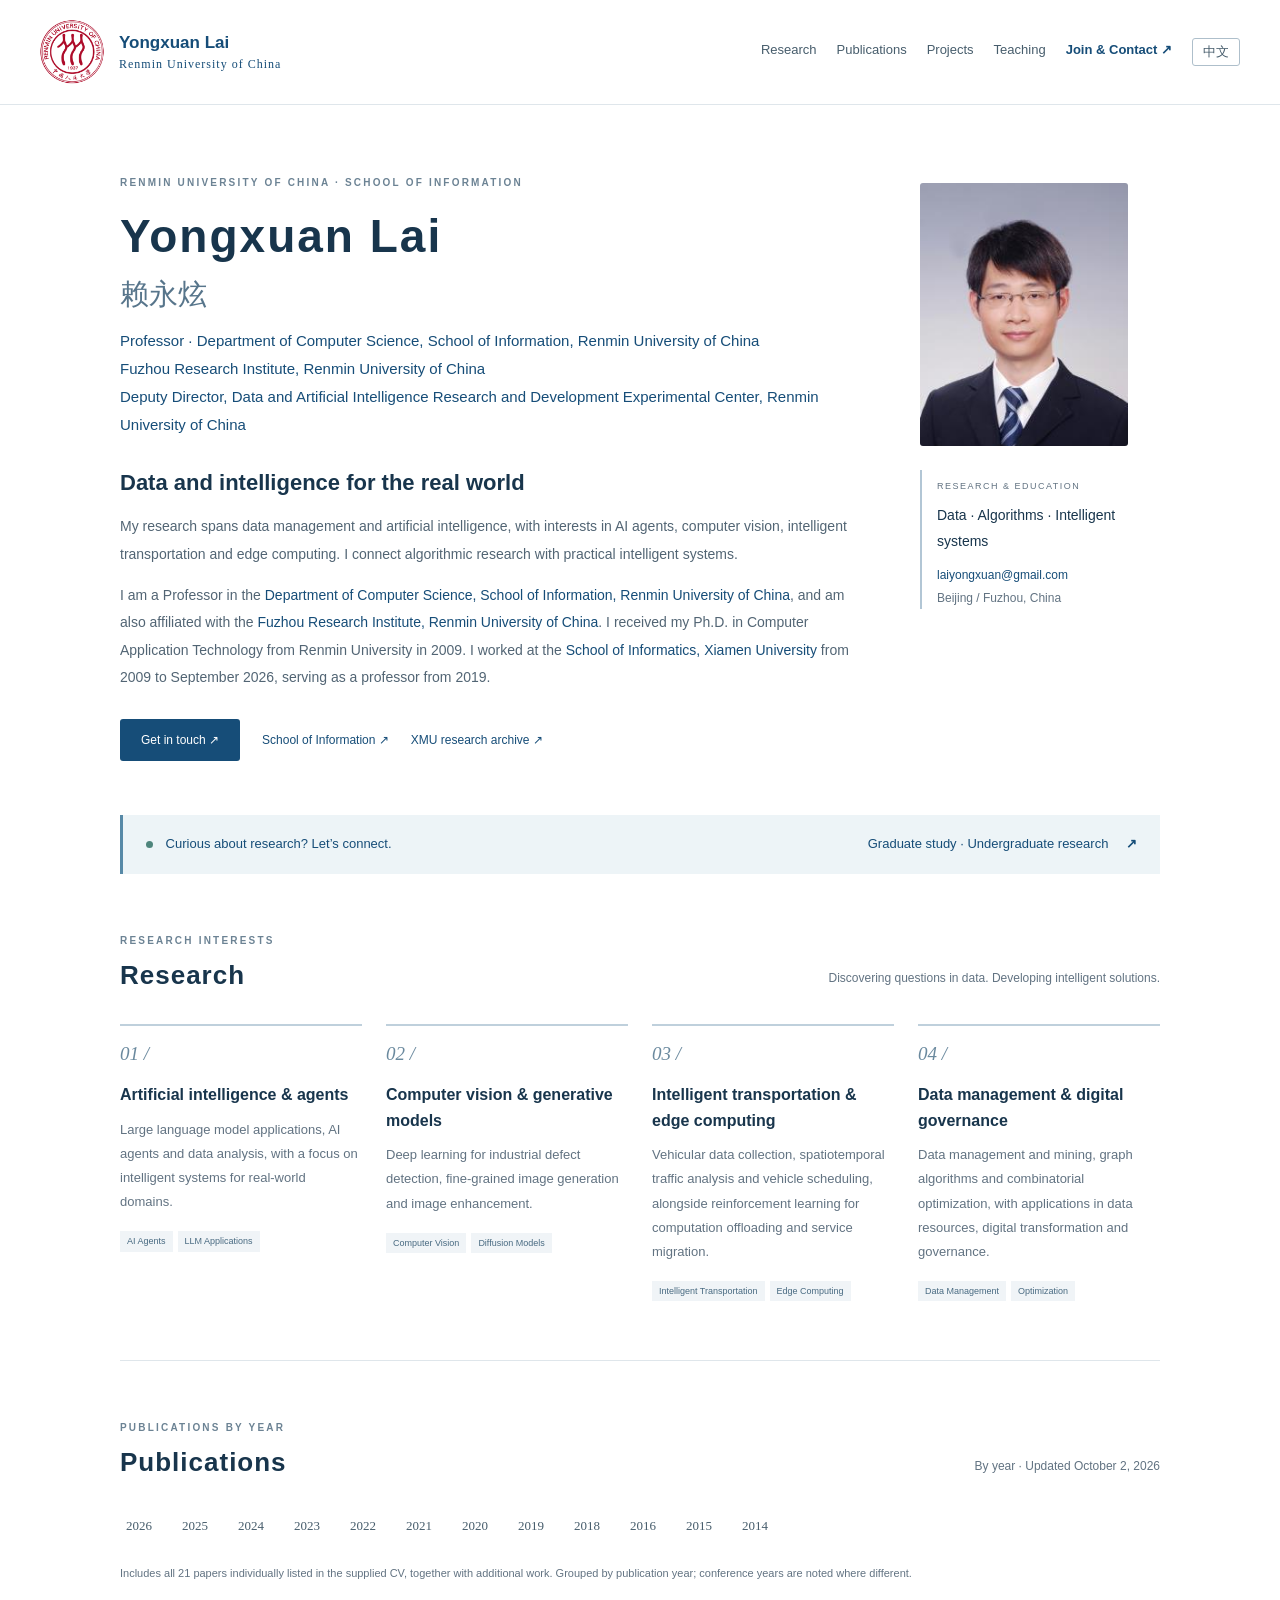
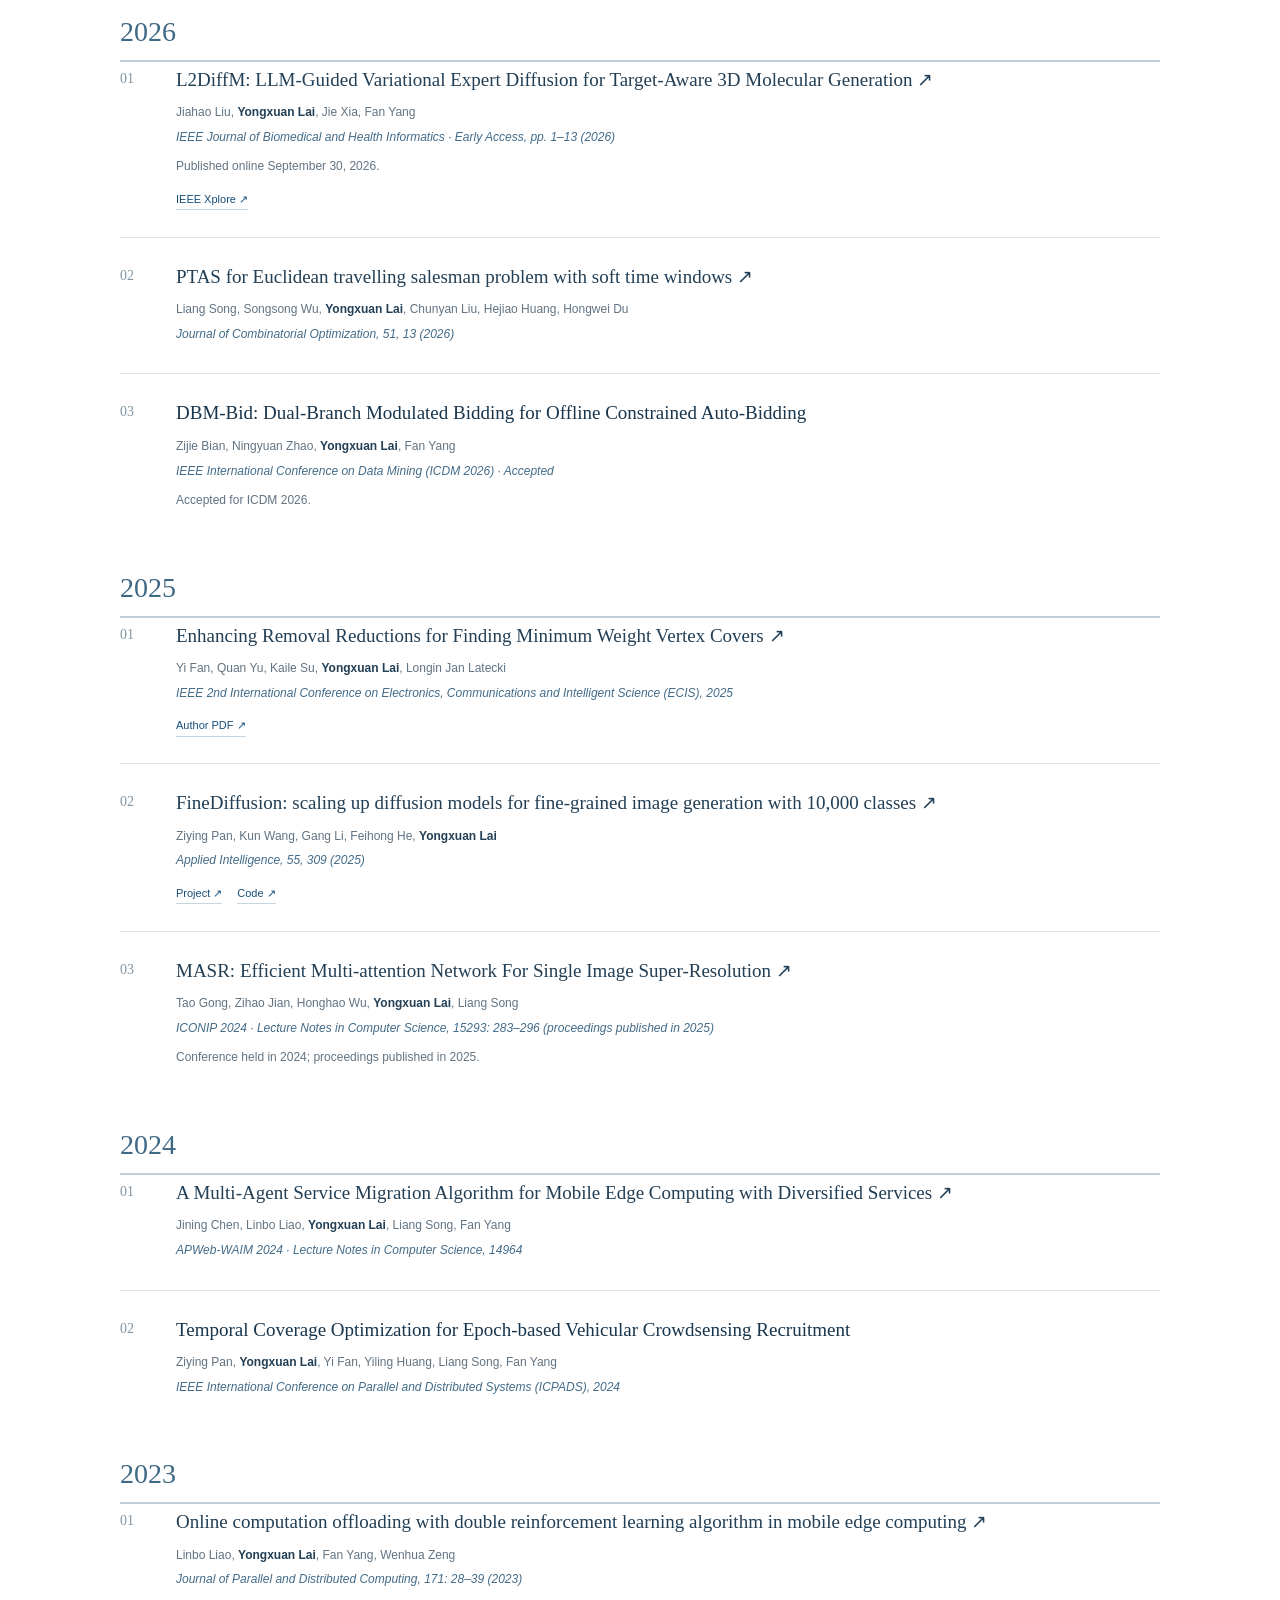
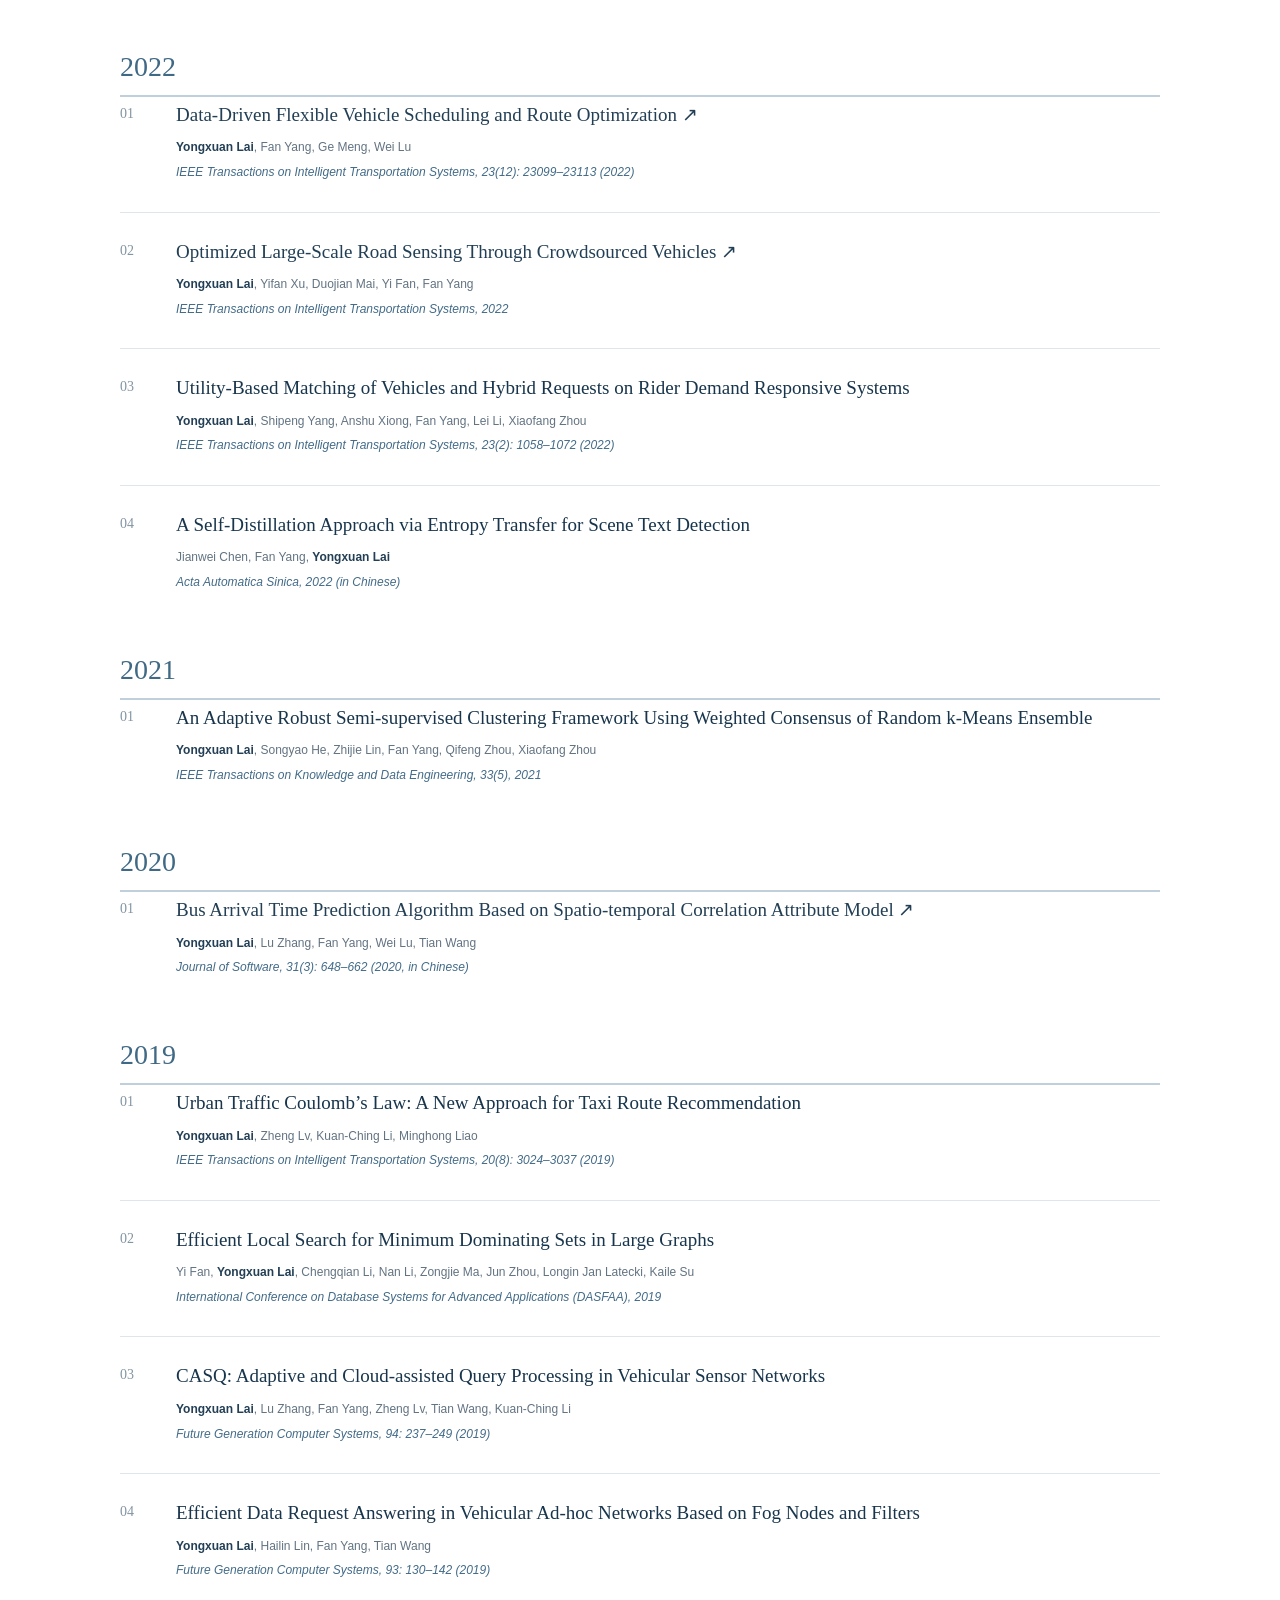
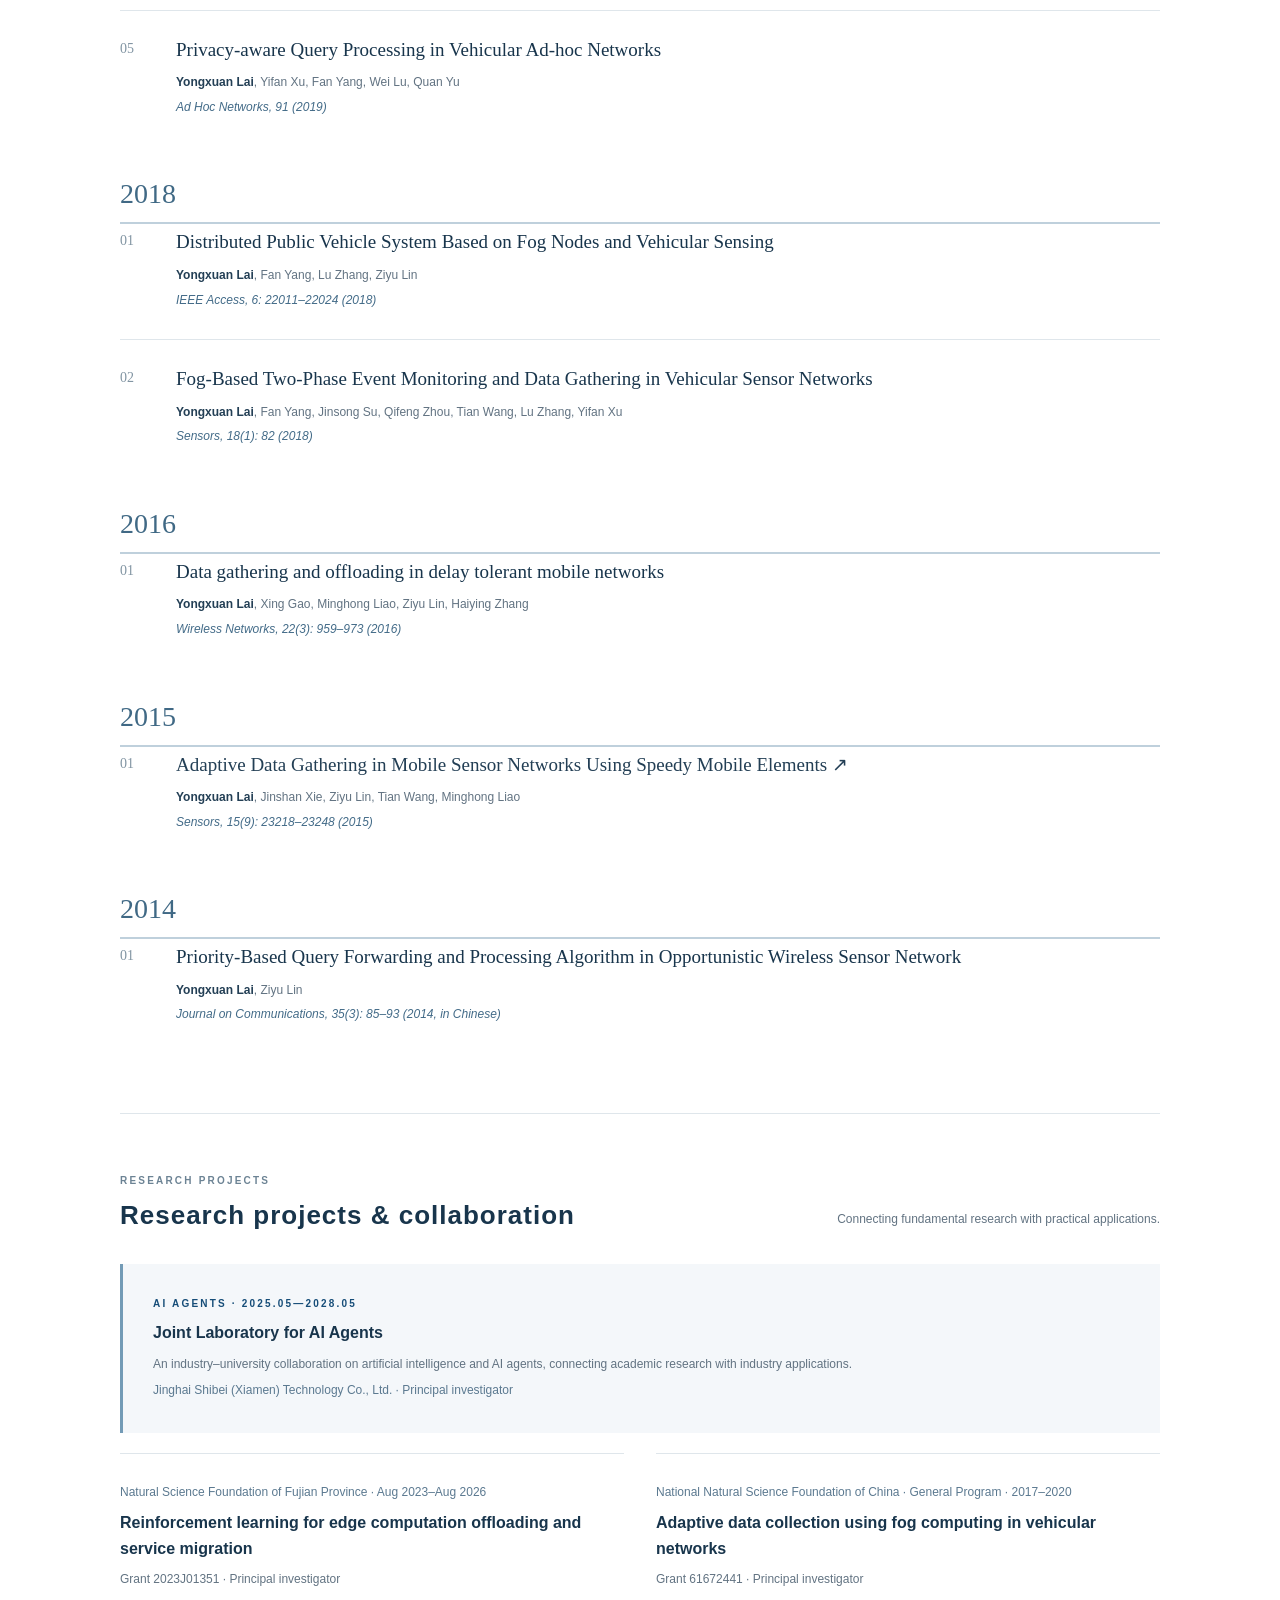
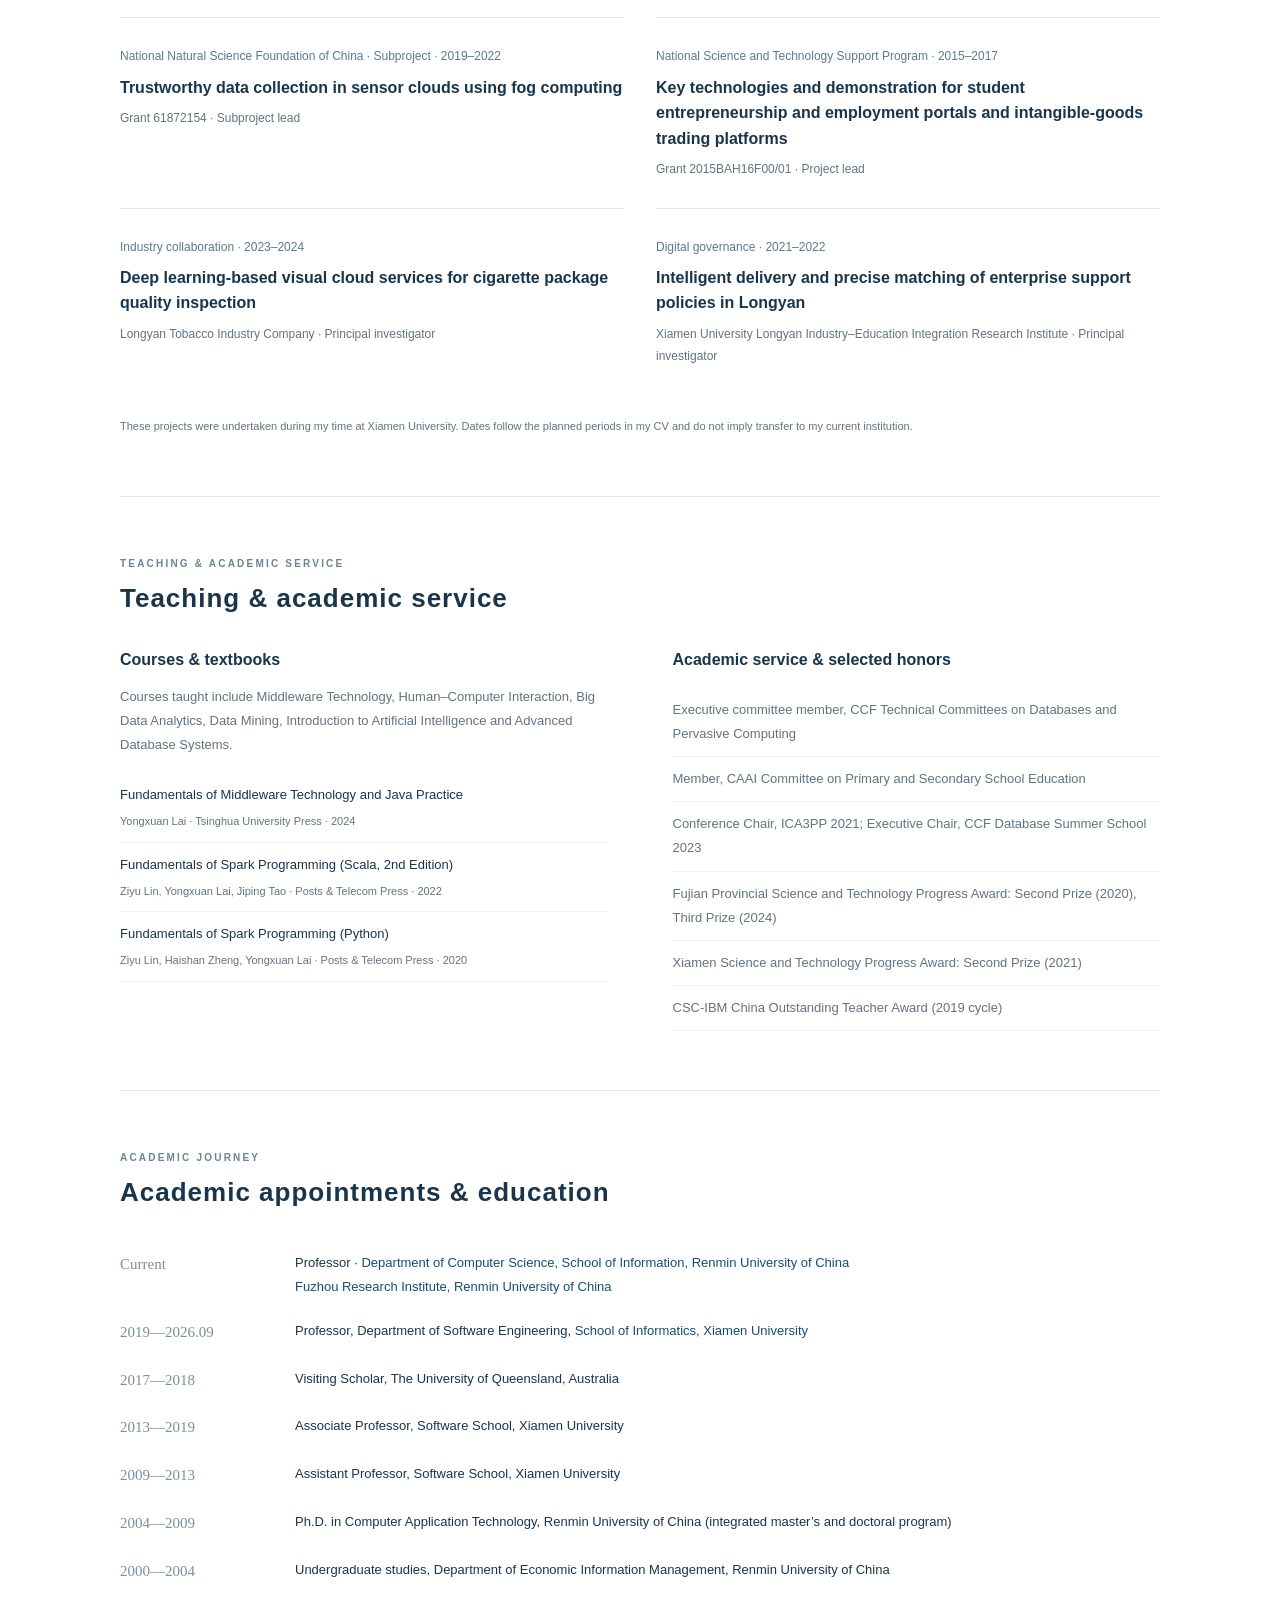
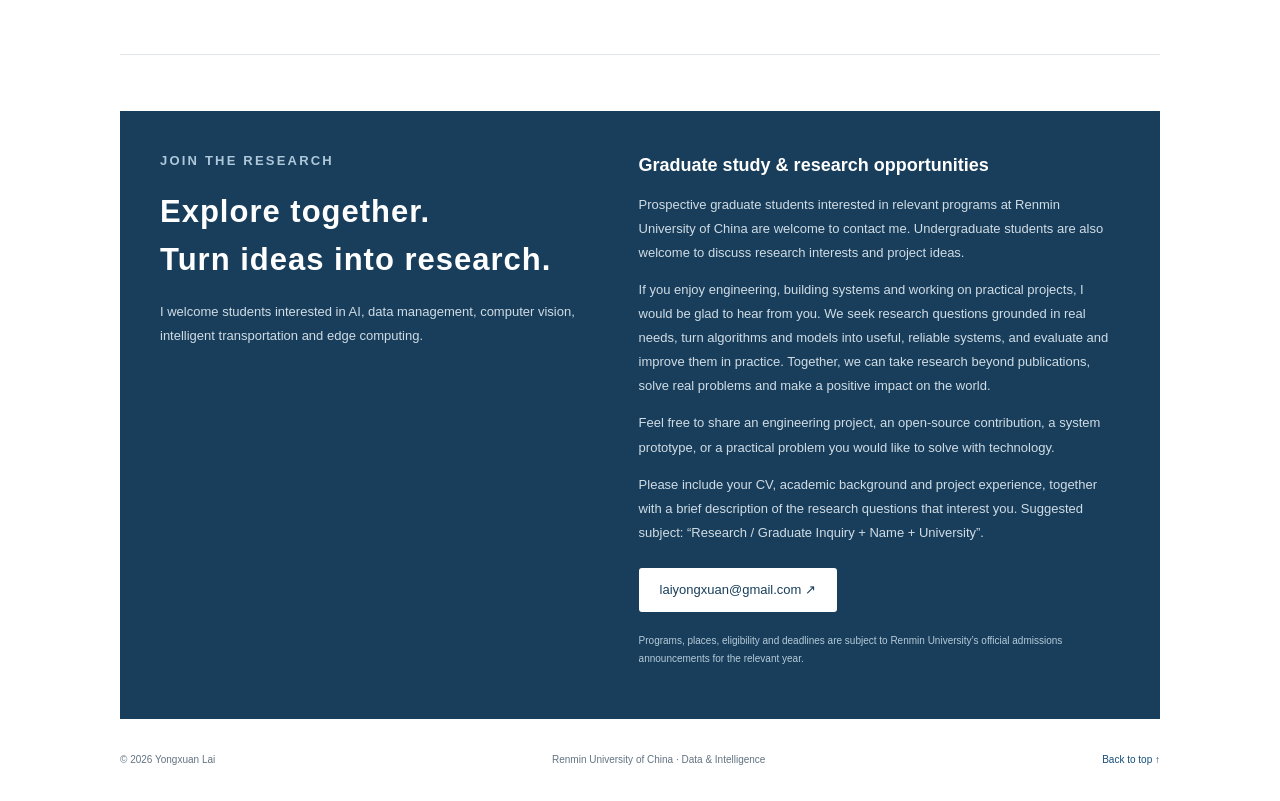
==== commit 4ba48e96: "design: add official RUC emblem to bilingual homepage" ====
--- a/index.html
+++ b/index.html
@@ -13,7 +13,7 @@
 </head>
 <body>
 <a class="skip" href="#main">Skip to content</a>
-<header><a class="brand" href="#about">YL<span>Yongxuan Lai <small>Renmin University of China</small></span></a><nav aria-label="Main navigation"><a href="#research">Research</a><a href="#publications">Publications</a><a href="#projects">Projects</a><a href="#teaching">Teaching</a><a class="nav-join" href="#join">Join & Contact ↗</a><a class="language-switch" href="zh.html" lang="zh-CN" hreflang="zh-CN">中文</a></nav></header>
+<header><div class="site-identity"><a class="university-emblem" href="https://www.ruc.edu.cn/" target="_blank" rel="noopener noreferrer" aria-label="Renmin University of China website"><img src="assets/ruc-emblem.png" alt="Renmin University of China emblem" width="924" height="300"></a><a class="brand" href="#about"><span>Yongxuan Lai <small>Renmin University of China</small></span></a></div><nav aria-label="Main navigation"><a href="#research">Research</a><a href="#publications">Publications</a><a href="#projects">Projects</a><a href="#teaching">Teaching</a><a class="nav-join" href="#join">Join & Contact ↗</a><a class="language-switch" href="zh.html" lang="zh-CN" hreflang="zh-CN">中文</a></nav></header>
 <main id="main">
 <section class="hero" id="about"><div class="intro"><p class="eyebrow">RENMIN UNIVERSITY OF CHINA · SCHOOL OF INFORMATION</p><h1>Yongxuan Lai <span lang="zh-CN">赖永炫</span></h1><p class="position">Professor · <a class="affiliation-link" href="https://info.ruc.edu.cn/" target="_blank" rel="noopener noreferrer">Department of Computer Science, School of Information, Renmin University of China</a><br><a class="affiliation-link" href="https://ang.ruc.edu.cn/jxxm/tsjxzy/e8e44a99be1045ada964fd73d79098ff.htm" target="_blank" rel="noopener noreferrer">Fuzhou Research Institute, Renmin University of China</a><br>Deputy Director, Data and Artificial Intelligence Research and Development Experimental Center, Renmin University of China</p><p class="lead">Data and intelligence for the real world</p><p>My research spans data management and artificial intelligence, with interests in AI agents, computer vision, intelligent transportation and edge computing. I connect algorithmic research with practical intelligent systems.</p><p>I am a Professor in the <a class="affiliation-link" href="https://info.ruc.edu.cn/" target="_blank" rel="noopener noreferrer">Department of Computer Science, School of Information, Renmin University of China</a>, and am also affiliated with the <a class="affiliation-link" href="https://ang.ruc.edu.cn/jxxm/tsjxzy/e8e44a99be1045ada964fd73d79098ff.htm" target="_blank" rel="noopener noreferrer">Fuzhou Research Institute, Renmin University of China</a>. I received my Ph.D. in Computer Application Technology from Renmin University in 2009. I worked at the <a class="affiliation-link" href="https://informatics.xmu.edu.cn/" target="_blank" rel="noopener noreferrer">School of Informatics, Xiamen University</a> from 2009 to September 2026, serving as a professor from 2019.</p><div class="hero-links"><a class="button" href="mailto:laiyongxuan@gmail.com">Get in touch ↗</a><a href="https://info.ruc.edu.cn/" target="_blank" rel="noopener noreferrer">School of Information ↗</a><a href="https://scholar.xmu.edu.cn/Authors/Index?id=LaiYongXuan" target="_blank" rel="noopener noreferrer">XMU research archive ↗</a></div></div><aside class="profile"><img src="assets/portrait.jpg" alt="Yongxuan Lai" width="225" height="285"><div><span class="profile-label">RESEARCH & EDUCATION</span><p>Data · Algorithms · Intelligent systems</p><a href="mailto:laiyongxuan@gmail.com">laiyongxuan@gmail.com</a><small>Beijing / Fuzhou, China</small></div></aside></section>
 <a class="recruit-strip" href="#join"><span><i></i> Curious about research? Let’s connect.</span><span>Graduate study · Undergraduate research <b>↗</b></span></a>
--- a/style.css
+++ b/style.css
@@ -1,3 +1,5 @@
 :root{--ink:#18354c;--blue:#164d78;--muted:#627382;--line:#dfe6eb;--paper:#fff;--wash:#f4f7fa}*{box-sizing:border-box}html{scroll-behavior:smooth;scroll-padding-top:95px}body{margin:0;background:var(--paper);color:var(--ink);font-family:Inter,"Segoe UI","Microsoft YaHei",sans-serif;font-size:15px;line-height:1.85}a{color:var(--blue);text-decoration:none}a:hover{text-decoration:underline;text-underline-offset:5px}a:focus-visible{outline:3px solid #bc843f;outline-offset:5px}header{max-width:1200px;margin:auto;min-height:98px;display:flex;align-items:center;justify-content:space-between;padding:20px 40px;border-bottom:1px solid var(--line);gap:24px}.brand{display:flex;gap:15px;align-items:center;font-family:Georgia,serif;font-size:32px;font-weight:bold;line-height:1.3}.brand>span{border-left:1px solid var(--line);padding-left:15px;font-family:"Microsoft YaHei",sans-serif;font-size:17px}.brand small{display:block;font-weight:400;font-family:Georgia,serif;font-size:12px;letter-spacing:1px;margin-top:3px}nav{display:flex;gap:26px;font-size:13px}nav a{color:#475d6c}.nav-join{color:var(--blue);font-weight:600}main{max-width:1120px;margin:auto;padding:0 40px}.hero{display:grid;grid-template-columns:1fr 240px;gap:85px;padding:70px 0 54px;border:0}.eyebrow{font-size:10px;letter-spacing:2.2px;font-weight:700;color:#6c8394;line-height:1.6;margin:0 0 16px}h1{font-size:46px;letter-spacing:2px;line-height:1.3;margin:0 0 14px;font-weight:600}h1 span{font-family:Georgia,serif;font-size:29px;font-weight:400;letter-spacing:0;display:block;margin-top:9px;color:#57758b}.position{font-size:15px;margin:0 0 28px;color:var(--blue)}.lead{font-size:22px!important;font-weight:600;margin-bottom:12px!important}.intro>p:not(.eyebrow):not(.position){font-size:14px;line-height:1.95}.intro>p:not(.lead):not(.position):not(.eyebrow){color:#526574}.hero-links{display:flex;align-items:center;gap:22px;flex-wrap:wrap;margin-top:28px;font-size:12px}.button{display:inline-block;background:var(--blue);color:white;padding:10px 21px;border-radius:3px}.profile{padding-top:8px}.profile img{display:block;width:208px;height:263px;object-fit:cover;object-position:top;border-radius:3px;background:var(--wash)}.profile>div{border-left:2px solid #b2c6d5;margin-top:24px;padding-left:15px}.profile-label{font-size:9px;letter-spacing:1.5px;color:var(--muted)}.profile p{font-size:14px;margin:5px 0}.profile a{font-size:12px}.profile small{display:block;color:var(--muted);font-size:12px}.recruit-strip{display:flex;justify-content:space-between;gap:14px;background:#edf4f7;padding:17px 23px;border-left:3px solid #5789a7;font-size:13px}.recruit-strip i{display:inline-block;width:7px;height:7px;background:#4e857c;border-radius:50%;margin-right:9px}.recruit-strip b{margin-left:14px}section{padding:59px 0;border-bottom:1px solid var(--line);scroll-margin-top:15px}.section-heading{display:flex;justify-content:space-between;align-items:end;gap:20px;margin-bottom:29px}.section-heading .eyebrow{margin-bottom:7px}h2{font-size:26px;letter-spacing:1px;font-weight:600;line-height:1.5;margin:0}.section-heading>p{font-size:12px;color:var(--muted);margin:0 0 5px}h3{font-size:17px;font-weight:600;line-height:1.6;margin:0 0 12px}.research-grid{display:grid;grid-template-columns:repeat(4,1fr);gap:24px}.research-grid article{border-top:2px solid #bfd0dc;padding-top:15px}.number{font:italic 19px Georgia,serif;color:#6a899e}.research-grid h3{margin:14px 0 10px;font-size:16px}.research-grid p{font-size:13px;color:var(--muted);margin:0 0 17px}.tags{display:flex;gap:5px;flex-wrap:wrap}.tags span{font-size:9px;color:#486a81;background:#f0f4f7;padding:2px 7px}.paper{display:grid;grid-template-columns:76px 1fr;gap:24px;padding:25px 0;border-top:1px solid var(--line)}.paper:first-child{border-top:0;padding-top:4px}.year{font:23px Georgia,serif;color:#406985;padding-top:2px}.year span{display:block;font:10px "Microsoft YaHei",sans-serif;color:#588678;margin-top:10px}.paper h3{font-family:Georgia,"Times New Roman",serif;font-size:19px;line-height:1.45;margin-bottom:8px;font-weight:500}.paper h3 a{color:#233f55}.paper p{font-size:12px;line-height:1.8;color:var(--muted);margin:3px 0}.paper strong{color:#233f55;font-weight:600}.paper .venue{color:#436b88;font-style:italic}.paper .paper-note{margin-top:8px}.paper-link{display:inline-block;font-size:11px;margin:8px 15px 0 0;border-bottom:1px solid #c6d6e1}.section-note{font-size:11px;color:var(--muted);margin:22px 0 0}.projects{display:grid;grid-template-columns:1fr 1fr;gap:0 32px}.projects article{border-top:1px solid var(--line);padding:23px 0}.projects .featured-project{grid-column:1/-1;background:var(--wash);padding:28px 30px;margin-bottom:20px;border:0;border-left:3px solid #739bb6}.projects h3{font-size:16px;margin:7px 0}.projects p{font-size:12px;color:var(--muted);margin:4px 0}.projects .eyebrow{font-size:10px;color:var(--blue);margin-bottom:8px}.project-meta{color:#5b7990!important}.two-columns{display:grid;grid-template-columns:1fr 1fr;gap:65px}.two-columns p,.clean-list{font-size:13px;color:var(--muted)}.subheading{font-size:16px}.clean-list{list-style:none;padding:0;margin:16px 0 0}.clean-list li{padding:10px 0;border-bottom:1px solid #edf0f3}.clean-list strong{font-weight:500;color:var(--ink)}.clean-list span{display:block;font-size:11px;margin-top:4px}.timeline p{display:grid;grid-template-columns:155px 1fr;gap:20px;font-size:13px;margin:0;padding:10px 0}.timeline time{color:#7b8f9e;font-family:Georgia,serif;font-size:15px}.join{margin-top:56px;background:#183e5b;color:#fff;padding:40px;display:grid;grid-template-columns:1fr 1.15fr;gap:60px;border:0}.join .eyebrow{color:#aec8da}.join h2{font-size:31px;line-height:1.55;margin-bottom:16px}.join p{font-size:13px;color:#d0dce5}.join h3{font-size:18px}.join .light{background:#fff;color:#183e5b;font-size:13px;margin:10px 0}.join .join-note{font-size:10px;color:#b6cbd9}.skip{position:absolute;left:-1000px}.skip:focus{left:12px;top:12px;background:white;z-index:10;padding:12px}footer{max-width:1120px;margin:0 auto;padding:32px 40px;display:flex;gap:20px;justify-content:space-between;font-size:10px;color:var(--muted)}@media(max-width:900px){header{flex-wrap:wrap}nav{gap:22px;flex-wrap:wrap}.hero{gap:35px;grid-template-columns:1fr 208px}.research-grid{grid-template-columns:1fr 1fr}.join{gap:30px}.two-columns{gap:35px}}@media(max-width:600px){header{padding:20px 24px;gap:18px}nav{gap:10px 18px;font-size:12px}main{padding:0 24px}.hero{padding:35px 0;grid-template-columns:1fr;gap:24px}h1{font-size:38px}h1 span{font-size:25px}.profile{display:flex;gap:22px;align-items:center;padding:0}.profile img{width:100px;height:127px}.profile>div{margin:0}.hero-links{gap:15px}.recruit-strip{display:block;padding:14px 17px}.recruit-strip>span{display:block;font-size:12px}.section-heading{display:block}.section-heading>p{margin-top:12px}section{padding:40px 0}.research-grid{gap:24px 18px}.research-grid h3{font-size:15px}.paper{grid-template-columns:48px 1fr;gap:14px}.year{font-size:19px}.year span{font-size:9px}.paper h3{font-size:17px;overflow-wrap:anywhere}.projects,.two-columns{grid-template-columns:1fr;gap:15px}.timeline p{grid-template-columns:100px 1fr;gap:12px}.join{grid-template-columns:1fr;padding:28px 24px;margin-top:35px;gap:18px}.join h2{font-size:27px}footer{flex-wrap:wrap;padding:25px 24px;gap:10px 20px}}@media(prefers-reduced-motion:reduce){html{scroll-behavior:auto}}@media print{header,nav,.recruit-strip,.hero-links,.skip{display:none}main{padding:0;max-width:none}.hero{padding-top:0}section{break-inside:avoid}.join{background:white;color:var(--ink)}.join p,.join .eyebrow{color:var(--ink)}a{color:inherit}}
 /* Bilingual navigation and yearly bibliography. */
 header{max-width:1360px;flex-wrap:wrap}nav{gap:20px}.language-switch{border:1px solid #aebfcb;border-radius:3px;padding:1px 10px;white-space:nowrap}.year-nav{display:flex;flex-wrap:wrap;gap:8px 18px;font-family:Georgia,serif;margin-bottom:18px}.year-nav a{padding:3px 6px}.publication-year{padding-top:32px;scroll-margin-top:25px}.publication-year>h3{font:28px Georgia,serif;color:#406985;border-bottom:2px solid #bfd0dc;padding-bottom:12px;margin-bottom:0}.paper{grid-template-columns:36px 1fr;gap:20px}.paper-index{font:14px Georgia,serif;color:#8295a3;padding-top:5px}.paper h4{font-family:Georgia,"Times New Roman",serif;font-size:19px;line-height:1.5;margin:0 0 8px;font-weight:500}.paper h4 a{color:#233f55}.submissions{border-top:1px dashed #bcc8d0;margin-top:32px}.submissions>h3{font:600 19px "Segoe UI","Microsoft YaHei",sans-serif}.submissions .paper-note{color:#806530}html[lang="en"] .research-grid h3{font-size:16px}html[lang="en"] .hero{gap:55px}html[lang="en"] .intro .lead{line-height:1.5}.timeline time{white-space:nowrap}@media(max-width:600px){.paper{grid-template-columns:25px 1fr;gap:10px}.paper h4{font-size:17px;overflow-wrap:anywhere}html[lang="en"] h1{font-size:36px}html[lang="en"] .hero{gap:24px}header nav{gap:10px 14px}.timeline p{grid-template-columns:118px 1fr}.hero-links a{overflow-wrap:anywhere}}
+/* Official RUC emblem: display the central seal from the university's VI plate. */
+.site-identity{display:flex;align-items:center;gap:15px;min-width:0}.university-emblem{display:block;position:relative;overflow:hidden;flex:0 0 64px;width:64px;height:64px}.university-emblem img{position:absolute;width:257px;max-width:none;height:auto;left:50%;top:50%;transform:translate(-50%,-50%)}.site-identity .brand{font-size:17px}.site-identity .brand>span{border-left:0;padding-left:0}@media(max-width:600px){.site-identity{gap:12px}.university-emblem{flex-basis:56px;width:56px;height:56px}.university-emblem img{width:225px}.brand small{letter-spacing:.4px}}
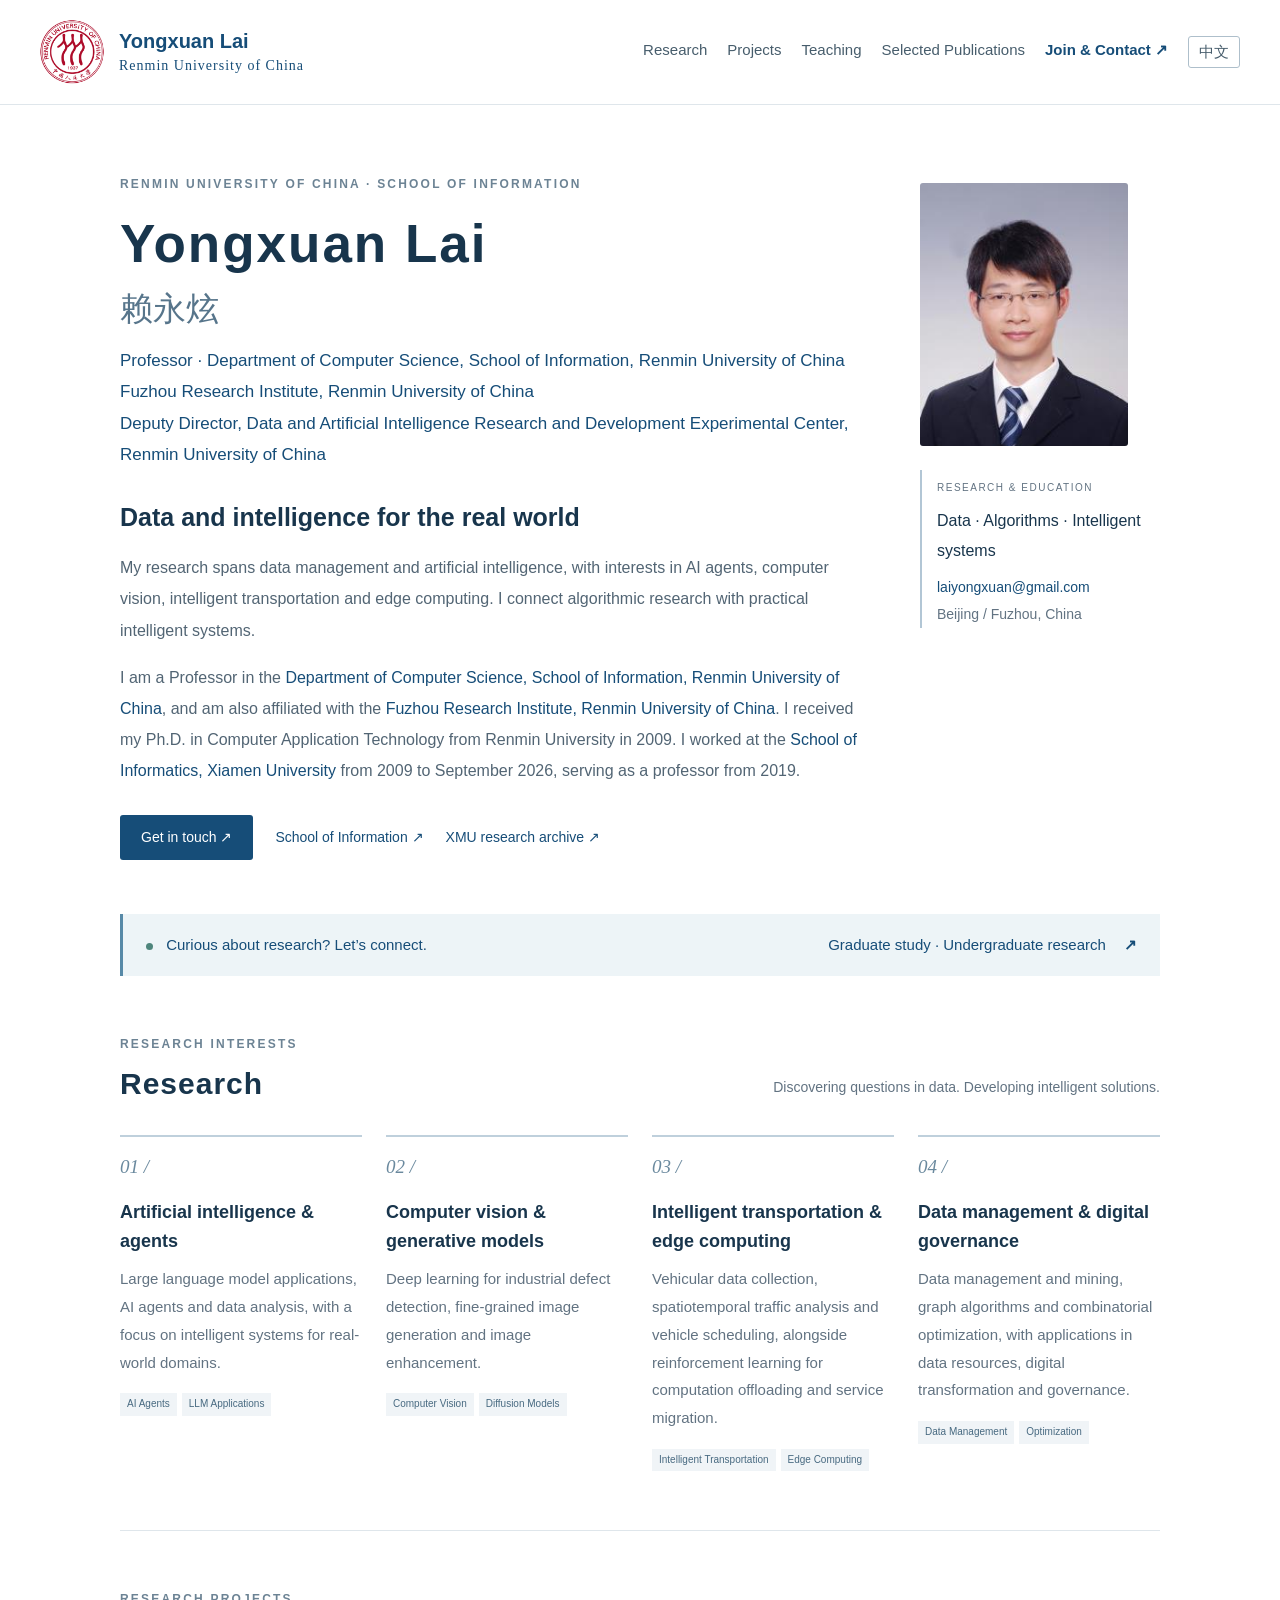
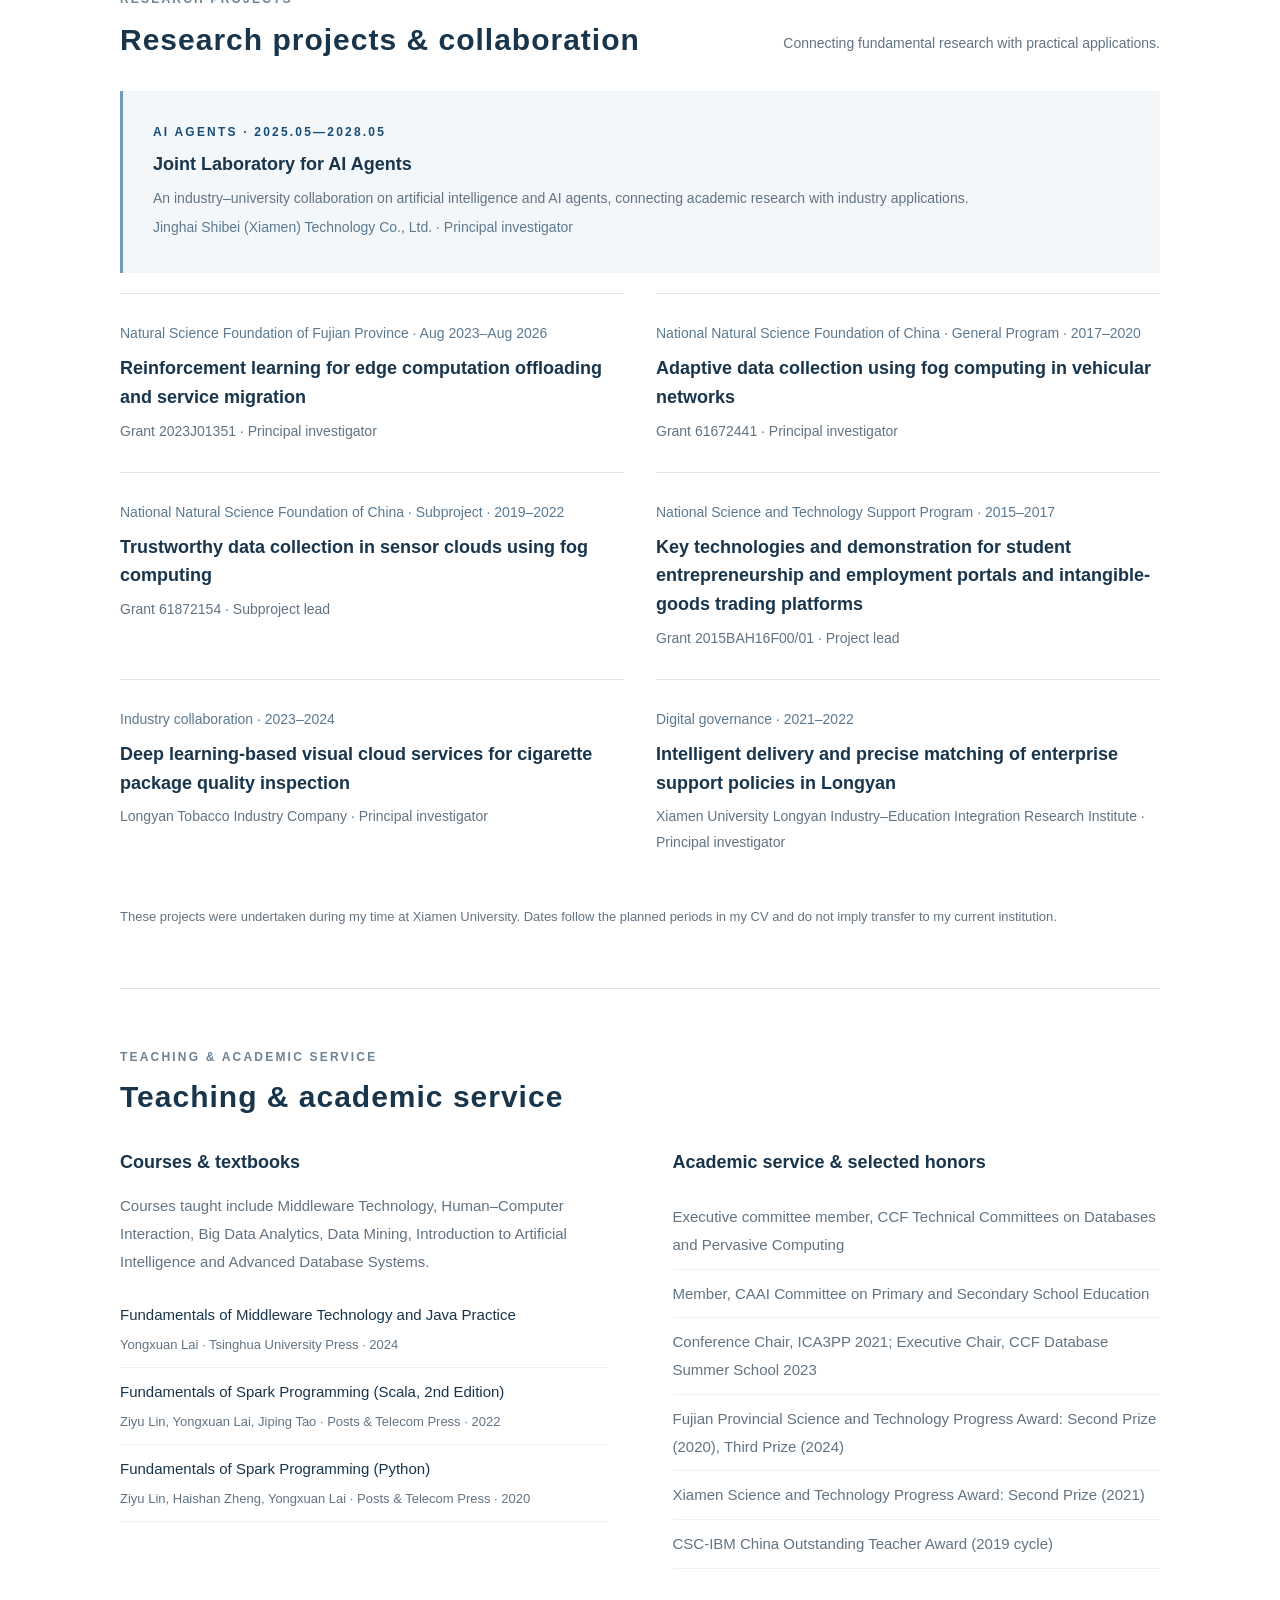
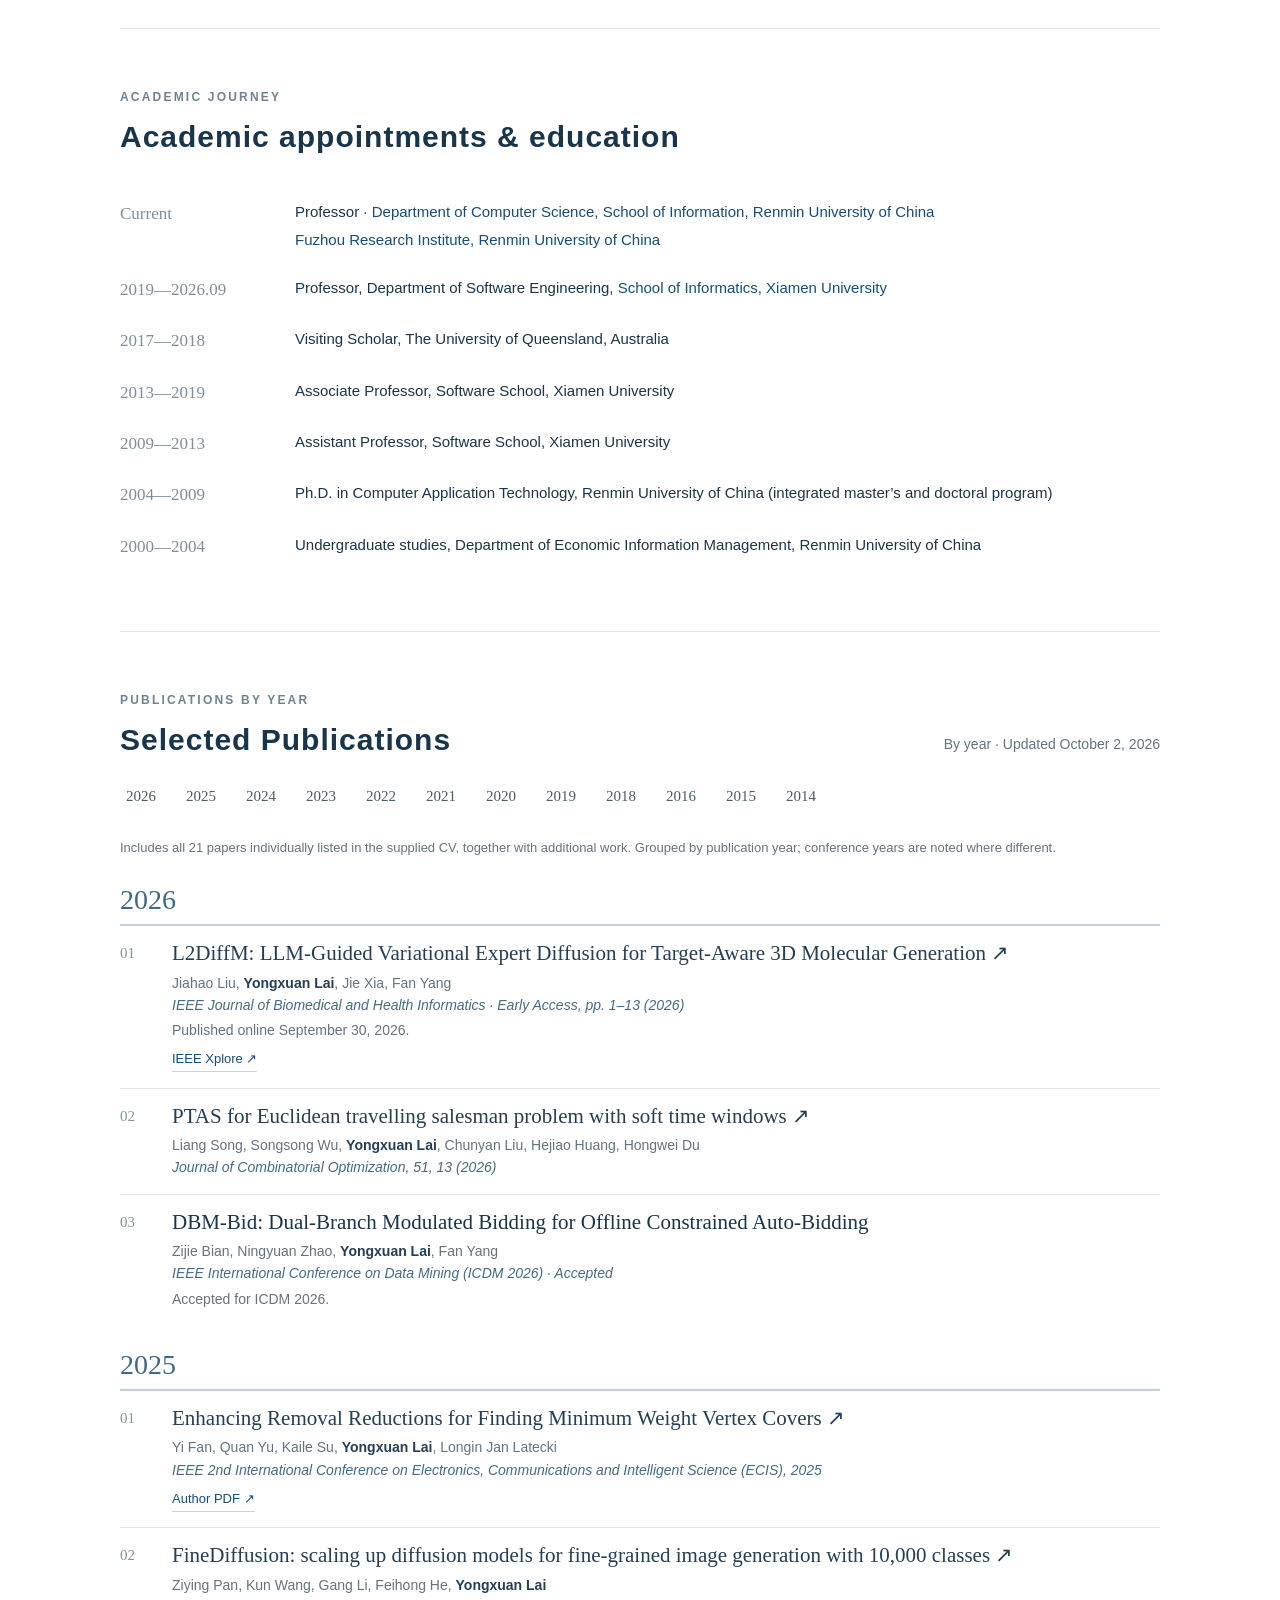
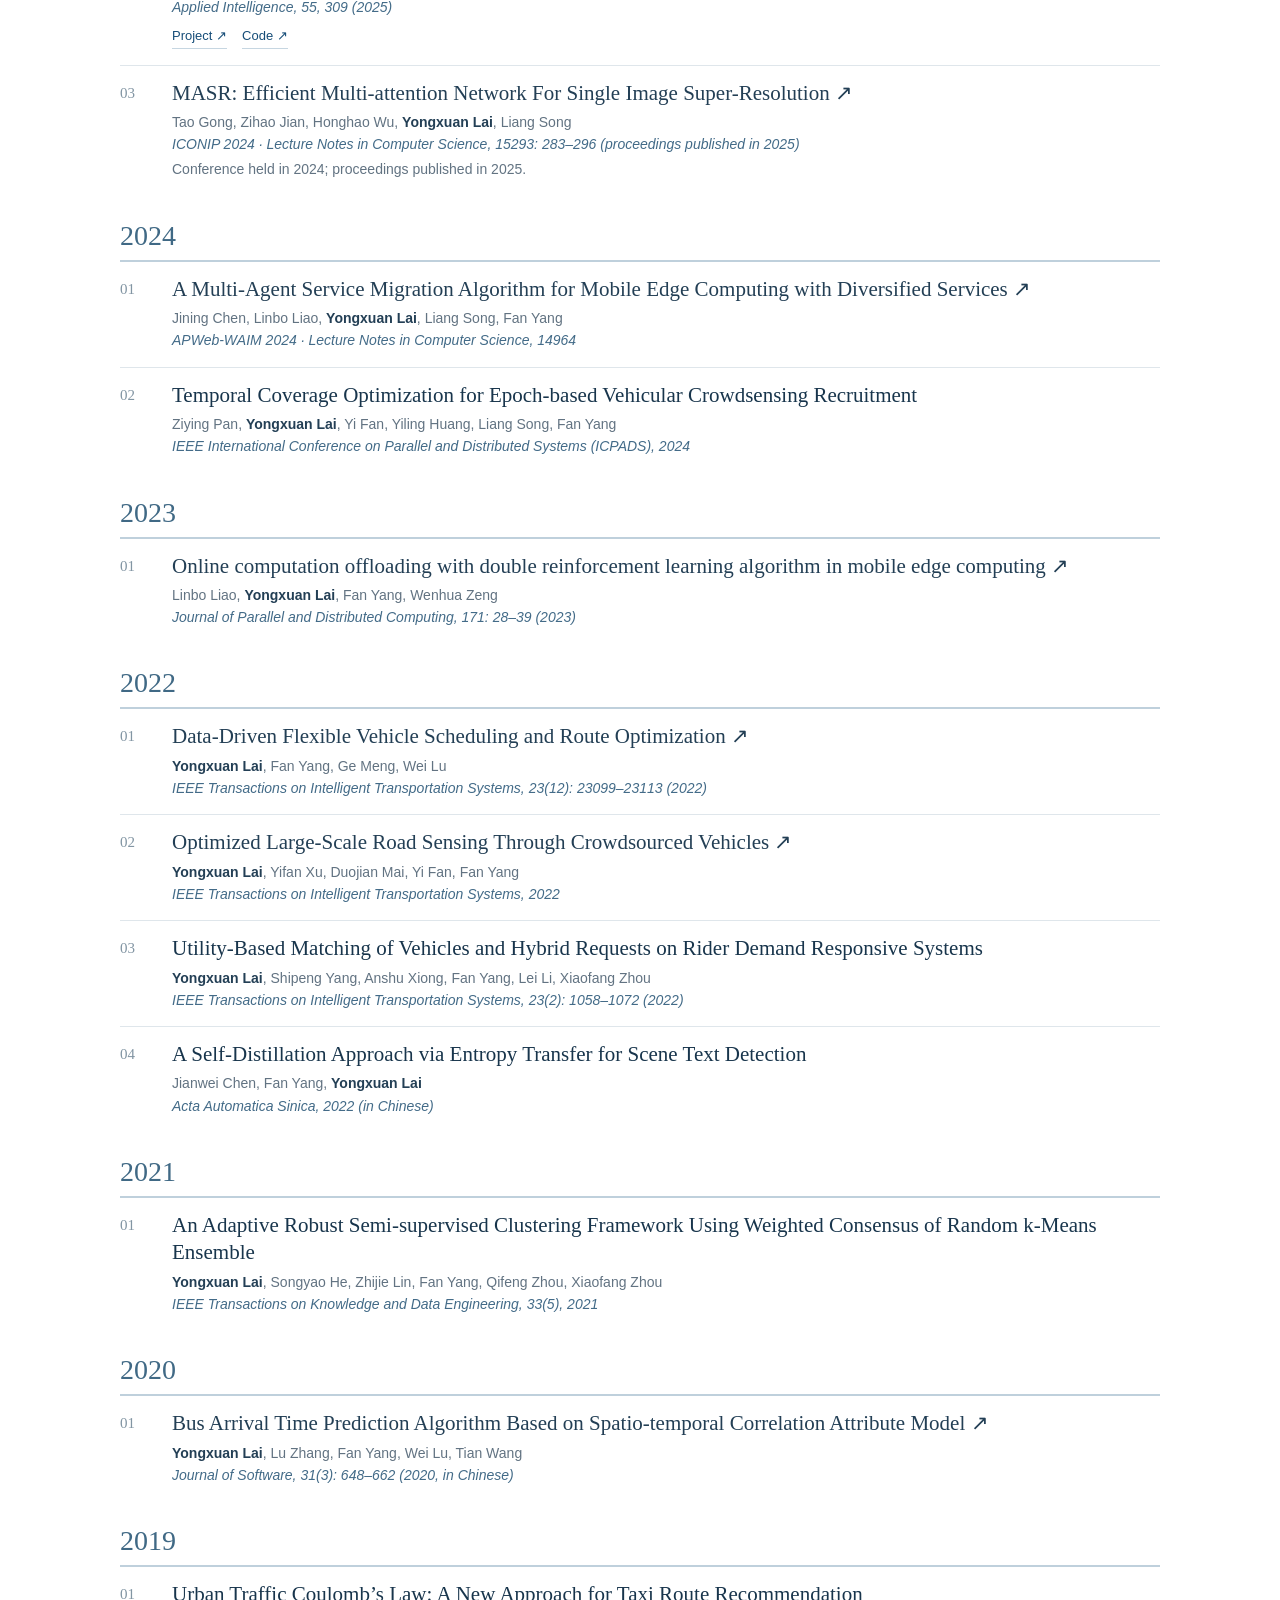
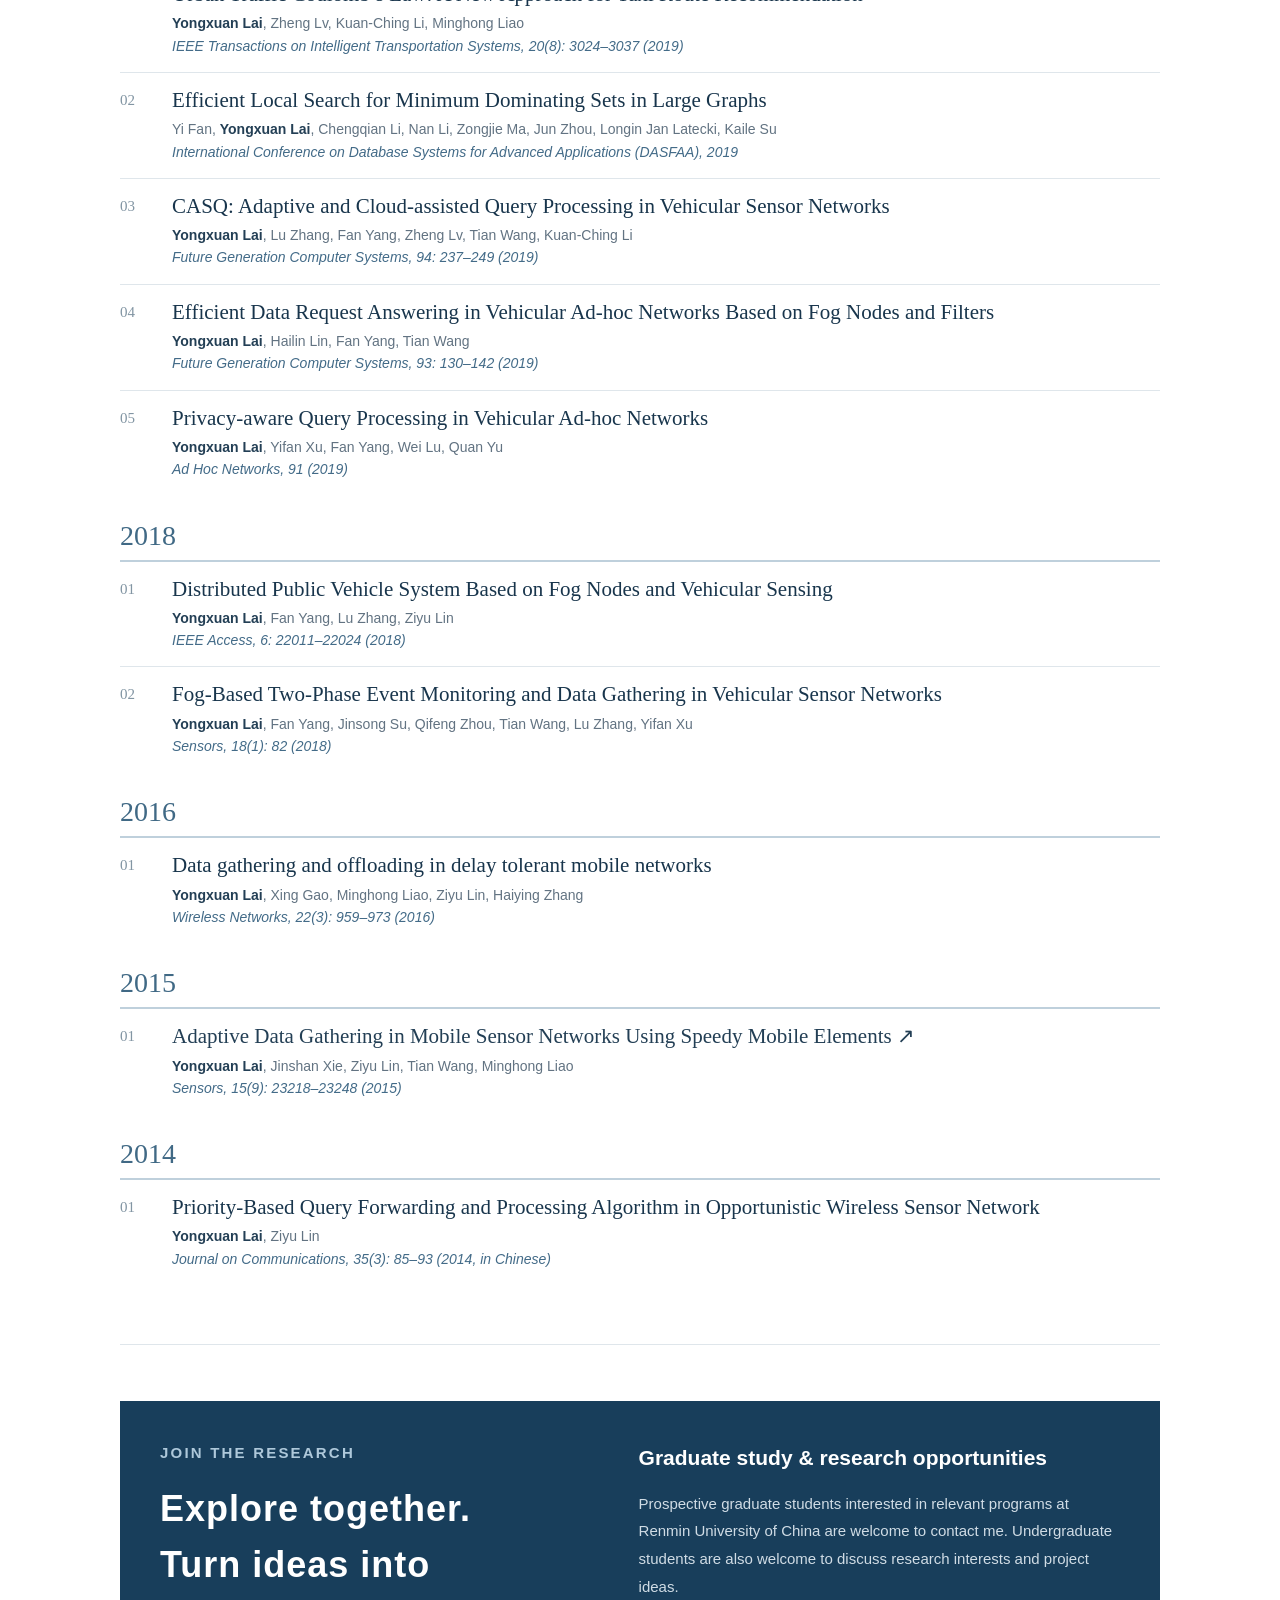
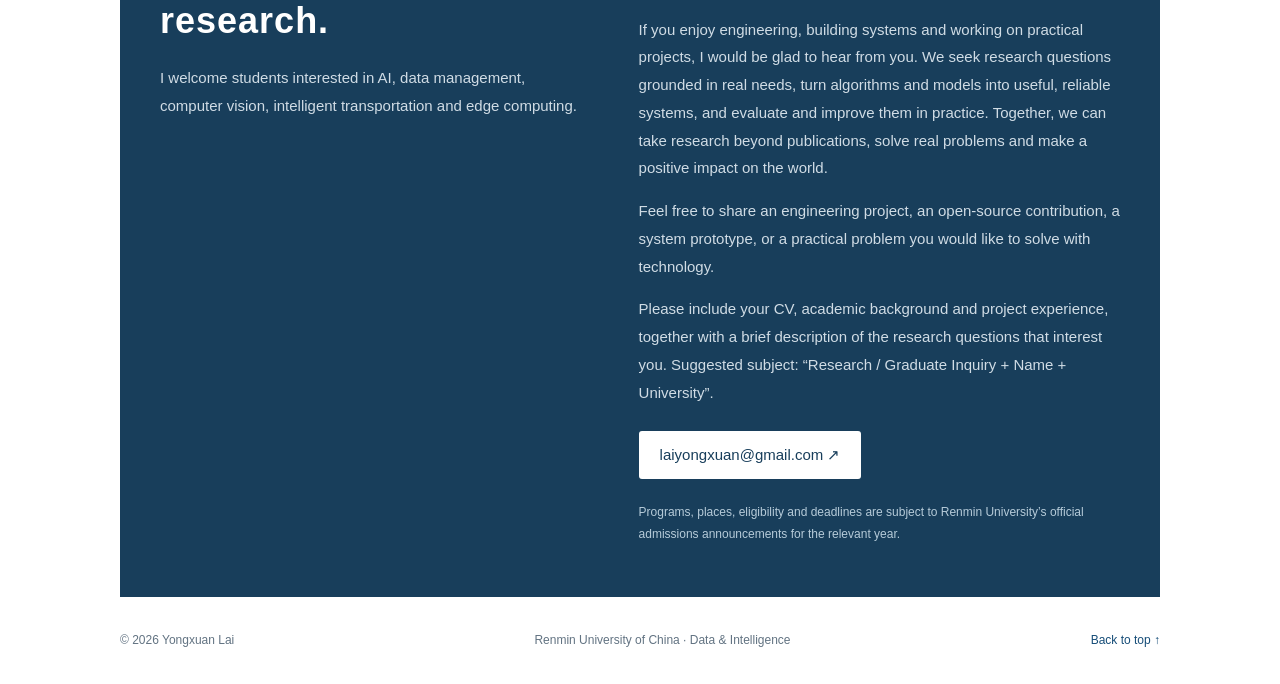
==== commit 9bda9656: "style: enlarge typography and compact publications near page end" ====
--- a/index.html
+++ b/index.html
@@ -13,7 +13,7 @@
 </head>
 <body>
 <a class="skip" href="#main">Skip to content</a>
-<header><div class="site-identity"><a class="university-emblem" href="https://www.ruc.edu.cn/" target="_blank" rel="noopener noreferrer" aria-label="Renmin University of China website"><img src="assets/ruc-emblem.png" alt="Renmin University of China emblem" width="924" height="300"></a><a class="brand" href="#about"><span>Yongxuan Lai <small>Renmin University of China</small></span></a></div><nav aria-label="Main navigation"><a href="#research">Research</a><a href="#publications">Publications</a><a href="#projects">Projects</a><a href="#teaching">Teaching</a><a class="nav-join" href="#join">Join & Contact ↗</a><a class="language-switch" href="zh.html" lang="zh-CN" hreflang="zh-CN">中文</a></nav></header>
+<header><div class="site-identity"><a class="university-emblem" href="https://www.ruc.edu.cn/" target="_blank" rel="noopener noreferrer" aria-label="Renmin University of China website"><img src="assets/ruc-emblem.png" alt="Renmin University of China emblem" width="924" height="300"></a><a class="brand" href="#about"><span>Yongxuan Lai <small>Renmin University of China</small></span></a></div><nav aria-label="Main navigation"><a href="#research">Research</a><a href="#projects">Projects</a><a href="#teaching">Teaching</a><a href="#publications">Selected Publications</a><a class="nav-join" href="#join">Join & Contact ↗</a><a class="language-switch" href="zh.html" lang="zh-CN" hreflang="zh-CN">中文</a></nav></header>
 <main id="main">
 <section class="hero" id="about"><div class="intro"><p class="eyebrow">RENMIN UNIVERSITY OF CHINA · SCHOOL OF INFORMATION</p><h1>Yongxuan Lai <span lang="zh-CN">赖永炫</span></h1><p class="position">Professor · <a class="affiliation-link" href="https://info.ruc.edu.cn/" target="_blank" rel="noopener noreferrer">Department of Computer Science, School of Information, Renmin University of China</a><br><a class="affiliation-link" href="https://ang.ruc.edu.cn/jxxm/tsjxzy/e8e44a99be1045ada964fd73d79098ff.htm" target="_blank" rel="noopener noreferrer">Fuzhou Research Institute, Renmin University of China</a><br>Deputy Director, Data and Artificial Intelligence Research and Development Experimental Center, Renmin University of China</p><p class="lead">Data and intelligence for the real world</p><p>My research spans data management and artificial intelligence, with interests in AI agents, computer vision, intelligent transportation and edge computing. I connect algorithmic research with practical intelligent systems.</p><p>I am a Professor in the <a class="affiliation-link" href="https://info.ruc.edu.cn/" target="_blank" rel="noopener noreferrer">Department of Computer Science, School of Information, Renmin University of China</a>, and am also affiliated with the <a class="affiliation-link" href="https://ang.ruc.edu.cn/jxxm/tsjxzy/e8e44a99be1045ada964fd73d79098ff.htm" target="_blank" rel="noopener noreferrer">Fuzhou Research Institute, Renmin University of China</a>. I received my Ph.D. in Computer Application Technology from Renmin University in 2009. I worked at the <a class="affiliation-link" href="https://informatics.xmu.edu.cn/" target="_blank" rel="noopener noreferrer">School of Informatics, Xiamen University</a> from 2009 to September 2026, serving as a professor from 2019.</p><div class="hero-links"><a class="button" href="mailto:laiyongxuan@gmail.com">Get in touch ↗</a><a href="https://info.ruc.edu.cn/" target="_blank" rel="noopener noreferrer">School of Information ↗</a><a href="https://scholar.xmu.edu.cn/Authors/Index?id=LaiYongXuan" target="_blank" rel="noopener noreferrer">XMU research archive ↗</a></div></div><aside class="profile"><img src="assets/portrait.jpg" alt="Yongxuan Lai" width="225" height="285"><div><span class="profile-label">RESEARCH & EDUCATION</span><p>Data · Algorithms · Intelligent systems</p><a href="mailto:laiyongxuan@gmail.com">laiyongxuan@gmail.com</a><small>Beijing / Fuzhou, China</small></div></aside></section>
 <a class="recruit-strip" href="#join"><span><i></i> Curious about research? Let’s connect.</span><span>Graduate study · Undergraduate research <b>↗</b></span></a>
@@ -23,7 +23,6 @@
 <article><span class="number">03 /</span><h3>Intelligent transportation & edge computing</h3><p>Vehicular data collection, spatiotemporal traffic analysis and vehicle scheduling, alongside reinforcement learning for computation offloading and service migration.</p><div class="tags"><span>Intelligent Transportation</span><span>Edge Computing</span></div></article>
 <article><span class="number">04 /</span><h3>Data management & digital governance</h3><p>Data management and mining, graph algorithms and combinatorial optimization, with applications in data resources, digital transformation and governance.</p><div class="tags"><span>Data Management</span><span>Optimization</span></div></article>
 </div></section>
-<section id="publications"><div class="section-heading"><div><p class="eyebrow">PUBLICATIONS BY YEAR</p><h2>Publications</h2></div><p>By year · Updated October 2, 2026</p></div><nav class="year-nav" aria-label="Publication years"><a href="#papers-2026">2026</a><a href="#papers-2025">2025</a><a href="#papers-2024">2024</a><a href="#papers-2023">2023</a><a href="#papers-2022">2022</a><a href="#papers-2021">2021</a><a href="#papers-2020">2020</a><a href="#papers-2019">2019</a><a href="#papers-2018">2018</a><a href="#papers-2016">2016</a><a href="#papers-2015">2015</a><a href="#papers-2014">2014</a></nav><p class="section-note">Includes all 21 papers individually listed in the supplied CV, together with additional work. Grouped by publication year; conference years are noted where different.</p><div class="publication-year" id="papers-2026"><h3>2026</h3><div class="paper-list"><article class="paper" data-status="published"><div class="paper-index">01</div><div><h4><a href="https://doi.org/10.1109/JBHI.2026.3737835">L2DiffM: LLM-Guided Variational Expert Diffusion for Target-Aware 3D Molecular Generation ↗</a></h4><p>Jiahao Liu, <strong>Yongxuan Lai</strong>, Jie Xia, Fan Yang</p><p class="venue">IEEE Journal of Biomedical and Health Informatics · Early Access, pp. 1–13 (2026)</p><p class="paper-note">Published online September 30, 2026.</p><a class="paper-link" href="https://ieeexplore.ieee.org/document/11715883">IEEE Xplore ↗</a></div></article><article class="paper" data-status="published"><div class="paper-index">02</div><div><h4><a href="https://doi.org/10.1007/s10878-025-01387-z">PTAS for Euclidean travelling salesman problem with soft time windows ↗</a></h4><p>Liang Song, Songsong Wu, <strong>Yongxuan Lai</strong>, Chunyan Liu, Hejiao Huang, Hongwei Du</p><p class="venue">Journal of Combinatorial Optimization, 51, 13 (2026)</p></div></article><article class="paper" data-status="accepted"><div class="paper-index">03</div><div><h4>DBM-Bid: Dual-Branch Modulated Bidding for Offline Constrained Auto-Bidding</h4><p>Zijie Bian, Ningyuan Zhao, <strong>Yongxuan Lai</strong>, Fan Yang</p><p class="venue">IEEE International Conference on Data Mining (ICDM 2026) · Accepted</p><p class="paper-note">Accepted for ICDM 2026.</p></div></article></div></div><div class="publication-year" id="papers-2025"><h3>2025</h3><div class="paper-list"><article class="paper" data-status="published"><div class="paper-index">01</div><div><h4><a href="https://doi.org/10.1109/ECIS65594.2025.11086670">Enhancing Removal Reductions for Finding Minimum Weight Vertex Covers ↗</a></h4><p>Yi Fan, Quan Yu, Kaile Su, <strong>Yongxuan Lai</strong>, Longin Jan Latecki</p><p class="venue">IEEE 2nd International Conference on Electronics, Communications and Intelligent Science (ECIS), 2025</p><a class="paper-link" href="https://cis.temple.edu/~latecki/Papers/YiFan2025.pdf">Author PDF ↗</a></div></article><article class="paper" data-status="published"><div class="paper-index">02</div><div><h4><a href="https://doi.org/10.1007/s10489-024-06215-1">FineDiffusion: scaling up diffusion models for fine-grained image generation with 10,000 classes ↗</a></h4><p>Ziying Pan, Kun Wang, Gang Li, Feihong He, <strong>Yongxuan Lai</strong></p><p class="venue">Applied Intelligence, 55, 309 (2025)</p><a class="paper-link" href="https://finediffusion.github.io/">Project ↗</a><a class="paper-link" href="https://github.com/FineDiffusion/FineDiffusion/">Code ↗</a></div></article><article class="paper" data-status="published"><div class="paper-index">03</div><div><h4><a href="https://doi.org/10.1007/978-981-96-6596-9_20">MASR: Efficient Multi-attention Network For Single Image Super-Resolution ↗</a></h4><p>Tao Gong, Zihao Jian, Honghao Wu, <strong>Yongxuan Lai</strong>, Liang Song</p><p class="venue">ICONIP 2024 · Lecture Notes in Computer Science, 15293: 283–296 (proceedings published in 2025)</p><p class="paper-note">Conference held in 2024; proceedings published in 2025.</p></div></article></div></div><div class="publication-year" id="papers-2024"><h3>2024</h3><div class="paper-list"><article class="paper" data-status="published"><div class="paper-index">01</div><div><h4><a href="https://doi.org/10.1007/978-981-97-7241-4_22">A Multi-Agent Service Migration Algorithm for Mobile Edge Computing with Diversified Services ↗</a></h4><p>Jining Chen, Linbo Liao, <strong>Yongxuan Lai</strong>, Liang Song, Fan Yang</p><p class="venue">APWeb-WAIM 2024 · Lecture Notes in Computer Science, 14964</p></div></article><article class="paper" data-status="published"><div class="paper-index">02</div><div><h4>Temporal Coverage Optimization for Epoch-based Vehicular Crowdsensing Recruitment</h4><p>Ziying Pan, <strong>Yongxuan Lai</strong>, Yi Fan, Yiling Huang, Liang Song, Fan Yang</p><p class="venue">IEEE International Conference on Parallel and Distributed Systems (ICPADS), 2024</p></div></article></div></div><div class="publication-year" id="papers-2023"><h3>2023</h3><div class="paper-list"><article class="paper" data-status="published"><div class="paper-index">01</div><div><h4><a href="https://doi.org/10.1016/j.jpdc.2022.09.006">Online computation offloading with double reinforcement learning algorithm in mobile edge computing ↗</a></h4><p>Linbo Liao, <strong>Yongxuan Lai</strong>, Fan Yang, Wenhua Zeng</p><p class="venue">Journal of Parallel and Distributed Computing, 171: 28–39 (2023)</p></div></article></div></div><div class="publication-year" id="papers-2022"><h3>2022</h3><div class="paper-list"><article class="paper" data-status="published"><div class="paper-index">01</div><div><h4><a href="https://doi.org/10.1109/TITS.2022.3204644">Data-Driven Flexible Vehicle Scheduling and Route Optimization ↗</a></h4><p><strong>Yongxuan Lai</strong>, Fan Yang, Ge Meng, Wei Lu</p><p class="venue">IEEE Transactions on Intelligent Transportation Systems, 23(12): 23099–23113 (2022)</p></div></article><article class="paper" data-status="published"><div class="paper-index">02</div><div><h4><a href="https://doi.org/10.1109/TITS.2022.3147211">Optimized Large-Scale Road Sensing Through Crowdsourced Vehicles ↗</a></h4><p><strong>Yongxuan Lai</strong>, Yifan Xu, Duojian Mai, Yi Fan, Fan Yang</p><p class="venue">IEEE Transactions on Intelligent Transportation Systems, 2022</p></div></article><article class="paper" data-status="published"><div class="paper-index">03</div><div><h4>Utility-Based Matching of Vehicles and Hybrid Requests on Rider Demand Responsive Systems</h4><p><strong>Yongxuan Lai</strong>, Shipeng Yang, Anshu Xiong, Fan Yang, Lei Li, Xiaofang Zhou</p><p class="venue">IEEE Transactions on Intelligent Transportation Systems, 23(2): 1058–1072 (2022)</p></div></article><article class="paper" data-status="published"><div class="paper-index">04</div><div><h4>A Self-Distillation Approach via Entropy Transfer for Scene Text Detection</h4><p>Jianwei Chen, Fan Yang, <strong>Yongxuan Lai</strong></p><p class="venue">Acta Automatica Sinica, 2022 (in Chinese)</p></div></article></div></div><div class="publication-year" id="papers-2021"><h3>2021</h3><div class="paper-list"><article class="paper" data-status="published"><div class="paper-index">01</div><div><h4>An Adaptive Robust Semi-supervised Clustering Framework Using Weighted Consensus of Random k-Means Ensemble</h4><p><strong>Yongxuan Lai</strong>, Songyao He, Zhijie Lin, Fan Yang, Qifeng Zhou, Xiaofang Zhou</p><p class="venue">IEEE Transactions on Knowledge and Data Engineering, 33(5), 2021</p></div></article></div></div><div class="publication-year" id="papers-2020"><h3>2020</h3><div class="paper-list"><article class="paper" data-status="published"><div class="paper-index">01</div><div><h4><a href="https://doi.org/10.13328/j.cnki.jos.005901">Bus Arrival Time Prediction Algorithm Based on Spatio-temporal Correlation Attribute Model ↗</a></h4><p><strong>Yongxuan Lai</strong>, Lu Zhang, Fan Yang, Wei Lu, Tian Wang</p><p class="venue">Journal of Software, 31(3): 648–662 (2020, in Chinese)</p></div></article></div></div><div class="publication-year" id="papers-2019"><h3>2019</h3><div class="paper-list"><article class="paper" data-status="published"><div class="paper-index">01</div><div><h4>Urban Traffic Coulomb’s Law: A New Approach for Taxi Route Recommendation</h4><p><strong>Yongxuan Lai</strong>, Zheng Lv, Kuan-Ching Li, Minghong Liao</p><p class="venue">IEEE Transactions on Intelligent Transportation Systems, 20(8): 3024–3037 (2019)</p></div></article><article class="paper" data-status="published"><div class="paper-index">02</div><div><h4>Efficient Local Search for Minimum Dominating Sets in Large Graphs</h4><p>Yi Fan, <strong>Yongxuan Lai</strong>, Chengqian Li, Nan Li, Zongjie Ma, Jun Zhou, Longin Jan Latecki, Kaile Su</p><p class="venue">International Conference on Database Systems for Advanced Applications (DASFAA), 2019</p></div></article><article class="paper" data-status="published"><div class="paper-index">03</div><div><h4>CASQ: Adaptive and Cloud-assisted Query Processing in Vehicular Sensor Networks</h4><p><strong>Yongxuan Lai</strong>, Lu Zhang, Fan Yang, Zheng Lv, Tian Wang, Kuan-Ching Li</p><p class="venue">Future Generation Computer Systems, 94: 237–249 (2019)</p></div></article><article class="paper" data-status="published"><div class="paper-index">04</div><div><h4>Efficient Data Request Answering in Vehicular Ad-hoc Networks Based on Fog Nodes and Filters</h4><p><strong>Yongxuan Lai</strong>, Hailin Lin, Fan Yang, Tian Wang</p><p class="venue">Future Generation Computer Systems, 93: 130–142 (2019)</p></div></article><article class="paper" data-status="published"><div class="paper-index">05</div><div><h4>Privacy-aware Query Processing in Vehicular Ad-hoc Networks</h4><p><strong>Yongxuan Lai</strong>, Yifan Xu, Fan Yang, Wei Lu, Quan Yu</p><p class="venue">Ad Hoc Networks, 91 (2019)</p></div></article></div></div><div class="publication-year" id="papers-2018"><h3>2018</h3><div class="paper-list"><article class="paper" data-status="published"><div class="paper-index">01</div><div><h4>Distributed Public Vehicle System Based on Fog Nodes and Vehicular Sensing</h4><p><strong>Yongxuan Lai</strong>, Fan Yang, Lu Zhang, Ziyu Lin</p><p class="venue">IEEE Access, 6: 22011–22024 (2018)</p></div></article><article class="paper" data-status="published"><div class="paper-index">02</div><div><h4>Fog-Based Two-Phase Event Monitoring and Data Gathering in Vehicular Sensor Networks</h4><p><strong>Yongxuan Lai</strong>, Fan Yang, Jinsong Su, Qifeng Zhou, Tian Wang, Lu Zhang, Yifan Xu</p><p class="venue">Sensors, 18(1): 82 (2018)</p></div></article></div></div><div class="publication-year" id="papers-2016"><h3>2016</h3><div class="paper-list"><article class="paper" data-status="published"><div class="paper-index">01</div><div><h4>Data gathering and offloading in delay tolerant mobile networks</h4><p><strong>Yongxuan Lai</strong>, Xing Gao, Minghong Liao, Ziyu Lin, Haiying Zhang</p><p class="venue">Wireless Networks, 22(3): 959–973 (2016)</p></div></article></div></div><div class="publication-year" id="papers-2015"><h3>2015</h3><div class="paper-list"><article class="paper" data-status="published"><div class="paper-index">01</div><div><h4><a href="https://doi.org/10.3390/s150923218">Adaptive Data Gathering in Mobile Sensor Networks Using Speedy Mobile Elements ↗</a></h4><p><strong>Yongxuan Lai</strong>, Jinshan Xie, Ziyu Lin, Tian Wang, Minghong Liao</p><p class="venue">Sensors, 15(9): 23218–23248 (2015)</p></div></article></div></div><div class="publication-year" id="papers-2014"><h3>2014</h3><div class="paper-list"><article class="paper" data-status="published"><div class="paper-index">01</div><div><h4>Priority-Based Query Forwarding and Processing Algorithm in Opportunistic Wireless Sensor Network</h4><p><strong>Yongxuan Lai</strong>, Ziyu Lin</p><p class="venue">Journal on Communications, 35(3): 85–93 (2014, in Chinese)</p></div></article></div></div></section>
 <section id="projects"><div class="section-heading"><div><p class="eyebrow">RESEARCH PROJECTS</p><h2>Research projects & collaboration</h2></div><p>Connecting fundamental research with practical applications.</p></div><div class="projects">
 <article class="featured-project"><p class="eyebrow">AI AGENTS · 2025.05—2028.05</p><h3>Joint Laboratory for AI Agents</h3><p>An industry–university collaboration on artificial intelligence and AI agents, connecting academic research with industry applications.</p><p class="project-meta">Jinghai Shibei (Xiamen) Technology Co., Ltd. · Principal investigator</p></article>
 <article><p class="project-meta">Natural Science Foundation of Fujian Province · Aug 2023–Aug 2026</p><h3>Reinforcement learning for edge computation offloading and service migration</h3><p>Grant 2023J01351 · Principal investigator</p></article>
@@ -35,6 +34,7 @@
 </div><p class="section-note">These projects were undertaken during my time at Xiamen University. Dates follow the planned periods in my CV and do not imply transfer to my current institution.</p></section>
 <section id="teaching"><div class="section-heading"><div><p class="eyebrow">TEACHING & ACADEMIC SERVICE</p><h2>Teaching & academic service</h2></div></div><div class="two-columns"><div><h3 class="subheading">Courses & textbooks</h3><p>Courses taught include Middleware Technology, Human–Computer Interaction, Big Data Analytics, Data Mining, Introduction to Artificial Intelligence and Advanced Database Systems.</p><ul class="clean-list"><li><strong>Fundamentals of Middleware Technology and Java Practice</strong><span>Yongxuan Lai · Tsinghua University Press · 2024</span></li><li><strong>Fundamentals of Spark Programming (Scala, 2nd Edition)</strong><span>Ziyu Lin, Yongxuan Lai, Jiping Tao · Posts & Telecom Press · 2022</span></li><li><strong>Fundamentals of Spark Programming (Python)</strong><span>Ziyu Lin, Haishan Zheng, Yongxuan Lai · Posts & Telecom Press · 2020</span></li></ul></div><div><h3 class="subheading">Academic service & selected honors</h3><ul class="clean-list"><li>Executive committee member, CCF Technical Committees on Databases and Pervasive Computing</li><li>Member, CAAI Committee on Primary and Secondary School Education</li><li>Conference Chair, ICA3PP 2021; Executive Chair, CCF Database Summer School 2023</li><li>Fujian Provincial Science and Technology Progress Award: Second Prize (2020), Third Prize (2024)</li><li>Xiamen Science and Technology Progress Award: Second Prize (2021)</li><li>CSC-IBM China Outstanding Teacher Award (2019 cycle)</li></ul></div></div></section>
 <section id="experience"><div class="section-heading"><div><p class="eyebrow">ACADEMIC JOURNEY</p><h2>Academic appointments & education</h2></div></div><div class="timeline"><p><time>Current</time><span>Professor · <a class="affiliation-link" href="https://info.ruc.edu.cn/" target="_blank" rel="noopener noreferrer">Department of Computer Science, School of Information, Renmin University of China</a><br><a class="affiliation-link" href="https://ang.ruc.edu.cn/jxxm/tsjxzy/e8e44a99be1045ada964fd73d79098ff.htm" target="_blank" rel="noopener noreferrer">Fuzhou Research Institute, Renmin University of China</a></span></p><p><time>2019—2026.09</time><span>Professor, Department of Software Engineering, <a class="affiliation-link" href="https://informatics.xmu.edu.cn/" target="_blank" rel="noopener noreferrer">School of Informatics, Xiamen University</a></span></p><p><time>2017—2018</time><span>Visiting Scholar, The University of Queensland, Australia</span></p><p><time>2013—2019</time><span>Associate Professor, Software School, Xiamen University</span></p><p><time>2009—2013</time><span>Assistant Professor, Software School, Xiamen University</span></p><p><time>2004—2009</time><span>Ph.D. in Computer Application Technology, Renmin University of China (integrated master’s and doctoral program)</span></p><p><time>2000—2004</time><span>Undergraduate studies, Department of Economic Information Management, Renmin University of China</span></p></div></section>
+<section id="publications"><div class="section-heading"><div><p class="eyebrow">PUBLICATIONS BY YEAR</p><h2>Selected Publications</h2></div><p>By year · Updated October 2, 2026</p></div><nav class="year-nav" aria-label="Publication years"><a href="#papers-2026">2026</a><a href="#papers-2025">2025</a><a href="#papers-2024">2024</a><a href="#papers-2023">2023</a><a href="#papers-2022">2022</a><a href="#papers-2021">2021</a><a href="#papers-2020">2020</a><a href="#papers-2019">2019</a><a href="#papers-2018">2018</a><a href="#papers-2016">2016</a><a href="#papers-2015">2015</a><a href="#papers-2014">2014</a></nav><p class="section-note">Includes all 21 papers individually listed in the supplied CV, together with additional work. Grouped by publication year; conference years are noted where different.</p><div class="publication-year" id="papers-2026"><h3>2026</h3><div class="paper-list"><article class="paper" data-status="published"><div class="paper-index">01</div><div><h4><a href="https://doi.org/10.1109/JBHI.2026.3737835">L2DiffM: LLM-Guided Variational Expert Diffusion for Target-Aware 3D Molecular Generation ↗</a></h4><p>Jiahao Liu, <strong>Yongxuan Lai</strong>, Jie Xia, Fan Yang</p><p class="venue">IEEE Journal of Biomedical and Health Informatics · Early Access, pp. 1–13 (2026)</p><p class="paper-note">Published online September 30, 2026.</p><a class="paper-link" href="https://ieeexplore.ieee.org/document/11715883">IEEE Xplore ↗</a></div></article><article class="paper" data-status="published"><div class="paper-index">02</div><div><h4><a href="https://doi.org/10.1007/s10878-025-01387-z">PTAS for Euclidean travelling salesman problem with soft time windows ↗</a></h4><p>Liang Song, Songsong Wu, <strong>Yongxuan Lai</strong>, Chunyan Liu, Hejiao Huang, Hongwei Du</p><p class="venue">Journal of Combinatorial Optimization, 51, 13 (2026)</p></div></article><article class="paper" data-status="accepted"><div class="paper-index">03</div><div><h4>DBM-Bid: Dual-Branch Modulated Bidding for Offline Constrained Auto-Bidding</h4><p>Zijie Bian, Ningyuan Zhao, <strong>Yongxuan Lai</strong>, Fan Yang</p><p class="venue">IEEE International Conference on Data Mining (ICDM 2026) · Accepted</p><p class="paper-note">Accepted for ICDM 2026.</p></div></article></div></div><div class="publication-year" id="papers-2025"><h3>2025</h3><div class="paper-list"><article class="paper" data-status="published"><div class="paper-index">01</div><div><h4><a href="https://doi.org/10.1109/ECIS65594.2025.11086670">Enhancing Removal Reductions for Finding Minimum Weight Vertex Covers ↗</a></h4><p>Yi Fan, Quan Yu, Kaile Su, <strong>Yongxuan Lai</strong>, Longin Jan Latecki</p><p class="venue">IEEE 2nd International Conference on Electronics, Communications and Intelligent Science (ECIS), 2025</p><a class="paper-link" href="https://cis.temple.edu/~latecki/Papers/YiFan2025.pdf">Author PDF ↗</a></div></article><article class="paper" data-status="published"><div class="paper-index">02</div><div><h4><a href="https://doi.org/10.1007/s10489-024-06215-1">FineDiffusion: scaling up diffusion models for fine-grained image generation with 10,000 classes ↗</a></h4><p>Ziying Pan, Kun Wang, Gang Li, Feihong He, <strong>Yongxuan Lai</strong></p><p class="venue">Applied Intelligence, 55, 309 (2025)</p><a class="paper-link" href="https://finediffusion.github.io/">Project ↗</a><a class="paper-link" href="https://github.com/FineDiffusion/FineDiffusion/">Code ↗</a></div></article><article class="paper" data-status="published"><div class="paper-index">03</div><div><h4><a href="https://doi.org/10.1007/978-981-96-6596-9_20">MASR: Efficient Multi-attention Network For Single Image Super-Resolution ↗</a></h4><p>Tao Gong, Zihao Jian, Honghao Wu, <strong>Yongxuan Lai</strong>, Liang Song</p><p class="venue">ICONIP 2024 · Lecture Notes in Computer Science, 15293: 283–296 (proceedings published in 2025)</p><p class="paper-note">Conference held in 2024; proceedings published in 2025.</p></div></article></div></div><div class="publication-year" id="papers-2024"><h3>2024</h3><div class="paper-list"><article class="paper" data-status="published"><div class="paper-index">01</div><div><h4><a href="https://doi.org/10.1007/978-981-97-7241-4_22">A Multi-Agent Service Migration Algorithm for Mobile Edge Computing with Diversified Services ↗</a></h4><p>Jining Chen, Linbo Liao, <strong>Yongxuan Lai</strong>, Liang Song, Fan Yang</p><p class="venue">APWeb-WAIM 2024 · Lecture Notes in Computer Science, 14964</p></div></article><article class="paper" data-status="published"><div class="paper-index">02</div><div><h4>Temporal Coverage Optimization for Epoch-based Vehicular Crowdsensing Recruitment</h4><p>Ziying Pan, <strong>Yongxuan Lai</strong>, Yi Fan, Yiling Huang, Liang Song, Fan Yang</p><p class="venue">IEEE International Conference on Parallel and Distributed Systems (ICPADS), 2024</p></div></article></div></div><div class="publication-year" id="papers-2023"><h3>2023</h3><div class="paper-list"><article class="paper" data-status="published"><div class="paper-index">01</div><div><h4><a href="https://doi.org/10.1016/j.jpdc.2022.09.006">Online computation offloading with double reinforcement learning algorithm in mobile edge computing ↗</a></h4><p>Linbo Liao, <strong>Yongxuan Lai</strong>, Fan Yang, Wenhua Zeng</p><p class="venue">Journal of Parallel and Distributed Computing, 171: 28–39 (2023)</p></div></article></div></div><div class="publication-year" id="papers-2022"><h3>2022</h3><div class="paper-list"><article class="paper" data-status="published"><div class="paper-index">01</div><div><h4><a href="https://doi.org/10.1109/TITS.2022.3204644">Data-Driven Flexible Vehicle Scheduling and Route Optimization ↗</a></h4><p><strong>Yongxuan Lai</strong>, Fan Yang, Ge Meng, Wei Lu</p><p class="venue">IEEE Transactions on Intelligent Transportation Systems, 23(12): 23099–23113 (2022)</p></div></article><article class="paper" data-status="published"><div class="paper-index">02</div><div><h4><a href="https://doi.org/10.1109/TITS.2022.3147211">Optimized Large-Scale Road Sensing Through Crowdsourced Vehicles ↗</a></h4><p><strong>Yongxuan Lai</strong>, Yifan Xu, Duojian Mai, Yi Fan, Fan Yang</p><p class="venue">IEEE Transactions on Intelligent Transportation Systems, 2022</p></div></article><article class="paper" data-status="published"><div class="paper-index">03</div><div><h4>Utility-Based Matching of Vehicles and Hybrid Requests on Rider Demand Responsive Systems</h4><p><strong>Yongxuan Lai</strong>, Shipeng Yang, Anshu Xiong, Fan Yang, Lei Li, Xiaofang Zhou</p><p class="venue">IEEE Transactions on Intelligent Transportation Systems, 23(2): 1058–1072 (2022)</p></div></article><article class="paper" data-status="published"><div class="paper-index">04</div><div><h4>A Self-Distillation Approach via Entropy Transfer for Scene Text Detection</h4><p>Jianwei Chen, Fan Yang, <strong>Yongxuan Lai</strong></p><p class="venue">Acta Automatica Sinica, 2022 (in Chinese)</p></div></article></div></div><div class="publication-year" id="papers-2021"><h3>2021</h3><div class="paper-list"><article class="paper" data-status="published"><div class="paper-index">01</div><div><h4>An Adaptive Robust Semi-supervised Clustering Framework Using Weighted Consensus of Random k-Means Ensemble</h4><p><strong>Yongxuan Lai</strong>, Songyao He, Zhijie Lin, Fan Yang, Qifeng Zhou, Xiaofang Zhou</p><p class="venue">IEEE Transactions on Knowledge and Data Engineering, 33(5), 2021</p></div></article></div></div><div class="publication-year" id="papers-2020"><h3>2020</h3><div class="paper-list"><article class="paper" data-status="published"><div class="paper-index">01</div><div><h4><a href="https://doi.org/10.13328/j.cnki.jos.005901">Bus Arrival Time Prediction Algorithm Based on Spatio-temporal Correlation Attribute Model ↗</a></h4><p><strong>Yongxuan Lai</strong>, Lu Zhang, Fan Yang, Wei Lu, Tian Wang</p><p class="venue">Journal of Software, 31(3): 648–662 (2020, in Chinese)</p></div></article></div></div><div class="publication-year" id="papers-2019"><h3>2019</h3><div class="paper-list"><article class="paper" data-status="published"><div class="paper-index">01</div><div><h4>Urban Traffic Coulomb’s Law: A New Approach for Taxi Route Recommendation</h4><p><strong>Yongxuan Lai</strong>, Zheng Lv, Kuan-Ching Li, Minghong Liao</p><p class="venue">IEEE Transactions on Intelligent Transportation Systems, 20(8): 3024–3037 (2019)</p></div></article><article class="paper" data-status="published"><div class="paper-index">02</div><div><h4>Efficient Local Search for Minimum Dominating Sets in Large Graphs</h4><p>Yi Fan, <strong>Yongxuan Lai</strong>, Chengqian Li, Nan Li, Zongjie Ma, Jun Zhou, Longin Jan Latecki, Kaile Su</p><p class="venue">International Conference on Database Systems for Advanced Applications (DASFAA), 2019</p></div></article><article class="paper" data-status="published"><div class="paper-index">03</div><div><h4>CASQ: Adaptive and Cloud-assisted Query Processing in Vehicular Sensor Networks</h4><p><strong>Yongxuan Lai</strong>, Lu Zhang, Fan Yang, Zheng Lv, Tian Wang, Kuan-Ching Li</p><p class="venue">Future Generation Computer Systems, 94: 237–249 (2019)</p></div></article><article class="paper" data-status="published"><div class="paper-index">04</div><div><h4>Efficient Data Request Answering in Vehicular Ad-hoc Networks Based on Fog Nodes and Filters</h4><p><strong>Yongxuan Lai</strong>, Hailin Lin, Fan Yang, Tian Wang</p><p class="venue">Future Generation Computer Systems, 93: 130–142 (2019)</p></div></article><article class="paper" data-status="published"><div class="paper-index">05</div><div><h4>Privacy-aware Query Processing in Vehicular Ad-hoc Networks</h4><p><strong>Yongxuan Lai</strong>, Yifan Xu, Fan Yang, Wei Lu, Quan Yu</p><p class="venue">Ad Hoc Networks, 91 (2019)</p></div></article></div></div><div class="publication-year" id="papers-2018"><h3>2018</h3><div class="paper-list"><article class="paper" data-status="published"><div class="paper-index">01</div><div><h4>Distributed Public Vehicle System Based on Fog Nodes and Vehicular Sensing</h4><p><strong>Yongxuan Lai</strong>, Fan Yang, Lu Zhang, Ziyu Lin</p><p class="venue">IEEE Access, 6: 22011–22024 (2018)</p></div></article><article class="paper" data-status="published"><div class="paper-index">02</div><div><h4>Fog-Based Two-Phase Event Monitoring and Data Gathering in Vehicular Sensor Networks</h4><p><strong>Yongxuan Lai</strong>, Fan Yang, Jinsong Su, Qifeng Zhou, Tian Wang, Lu Zhang, Yifan Xu</p><p class="venue">Sensors, 18(1): 82 (2018)</p></div></article></div></div><div class="publication-year" id="papers-2016"><h3>2016</h3><div class="paper-list"><article class="paper" data-status="published"><div class="paper-index">01</div><div><h4>Data gathering and offloading in delay tolerant mobile networks</h4><p><strong>Yongxuan Lai</strong>, Xing Gao, Minghong Liao, Ziyu Lin, Haiying Zhang</p><p class="venue">Wireless Networks, 22(3): 959–973 (2016)</p></div></article></div></div><div class="publication-year" id="papers-2015"><h3>2015</h3><div class="paper-list"><article class="paper" data-status="published"><div class="paper-index">01</div><div><h4><a href="https://doi.org/10.3390/s150923218">Adaptive Data Gathering in Mobile Sensor Networks Using Speedy Mobile Elements ↗</a></h4><p><strong>Yongxuan Lai</strong>, Jinshan Xie, Ziyu Lin, Tian Wang, Minghong Liao</p><p class="venue">Sensors, 15(9): 23218–23248 (2015)</p></div></article></div></div><div class="publication-year" id="papers-2014"><h3>2014</h3><div class="paper-list"><article class="paper" data-status="published"><div class="paper-index">01</div><div><h4>Priority-Based Query Forwarding and Processing Algorithm in Opportunistic Wireless Sensor Network</h4><p><strong>Yongxuan Lai</strong>, Ziyu Lin</p><p class="venue">Journal on Communications, 35(3): 85–93 (2014, in Chinese)</p></div></article></div></div></section>
 <section class="join" id="join"><div><p class="eyebrow">JOIN THE RESEARCH</p><h2>Explore together.<br>Turn ideas into research.</h2><p>I welcome students interested in AI, data management, computer vision, intelligent transportation and edge computing.</p></div><div><h3>Graduate study & research opportunities</h3><p>Prospective graduate students interested in relevant programs at Renmin University of China are welcome to contact me. Undergraduate students are also welcome to discuss research interests and project ideas.</p><p>If you enjoy engineering, building systems and working on practical projects, I would be glad to hear from you. We seek research questions grounded in real needs, turn algorithms and models into useful, reliable systems, and evaluate and improve them in practice. Together, we can take research beyond publications, solve real problems and make a positive impact on the world.</p><p>Feel free to share an engineering project, an open-source contribution, a system prototype, or a practical problem you would like to solve with technology.</p><p>Please include your CV, academic background and project experience, together with a brief description of the research questions that interest you. Suggested subject: “Research / Graduate Inquiry + Name + University”.</p><a class="button light" href="mailto:laiyongxuan@gmail.com?subject=Research%20%2F%20Graduate%20Inquiry">laiyongxuan@gmail.com ↗</a><p class="join-note">Programs, places, eligibility and deadlines are subject to Renmin University’s official admissions announcements for the relevant year.</p></div></section>
 </main><footer><span>© 2026 Yongxuan Lai</span><span>Renmin University of China · Data & Intelligence</span><a href="#about">Back to top ↑</a></footer>
 </body></html>
--- a/style.css
+++ b/style.css
@@ -1,5 +1,8 @@
-:root{--ink:#18354c;--blue:#164d78;--muted:#627382;--line:#dfe6eb;--paper:#fff;--wash:#f4f7fa}*{box-sizing:border-box}html{scroll-behavior:smooth;scroll-padding-top:95px}body{margin:0;background:var(--paper);color:var(--ink);font-family:Inter,"Segoe UI","Microsoft YaHei",sans-serif;font-size:15px;line-height:1.85}a{color:var(--blue);text-decoration:none}a:hover{text-decoration:underline;text-underline-offset:5px}a:focus-visible{outline:3px solid #bc843f;outline-offset:5px}header{max-width:1200px;margin:auto;min-height:98px;display:flex;align-items:center;justify-content:space-between;padding:20px 40px;border-bottom:1px solid var(--line);gap:24px}.brand{display:flex;gap:15px;align-items:center;font-family:Georgia,serif;font-size:32px;font-weight:bold;line-height:1.3}.brand>span{border-left:1px solid var(--line);padding-left:15px;font-family:"Microsoft YaHei",sans-serif;font-size:17px}.brand small{display:block;font-weight:400;font-family:Georgia,serif;font-size:12px;letter-spacing:1px;margin-top:3px}nav{display:flex;gap:26px;font-size:13px}nav a{color:#475d6c}.nav-join{color:var(--blue);font-weight:600}main{max-width:1120px;margin:auto;padding:0 40px}.hero{display:grid;grid-template-columns:1fr 240px;gap:85px;padding:70px 0 54px;border:0}.eyebrow{font-size:10px;letter-spacing:2.2px;font-weight:700;color:#6c8394;line-height:1.6;margin:0 0 16px}h1{font-size:46px;letter-spacing:2px;line-height:1.3;margin:0 0 14px;font-weight:600}h1 span{font-family:Georgia,serif;font-size:29px;font-weight:400;letter-spacing:0;display:block;margin-top:9px;color:#57758b}.position{font-size:15px;margin:0 0 28px;color:var(--blue)}.lead{font-size:22px!important;font-weight:600;margin-bottom:12px!important}.intro>p:not(.eyebrow):not(.position){font-size:14px;line-height:1.95}.intro>p:not(.lead):not(.position):not(.eyebrow){color:#526574}.hero-links{display:flex;align-items:center;gap:22px;flex-wrap:wrap;margin-top:28px;font-size:12px}.button{display:inline-block;background:var(--blue);color:white;padding:10px 21px;border-radius:3px}.profile{padding-top:8px}.profile img{display:block;width:208px;height:263px;object-fit:cover;object-position:top;border-radius:3px;background:var(--wash)}.profile>div{border-left:2px solid #b2c6d5;margin-top:24px;padding-left:15px}.profile-label{font-size:9px;letter-spacing:1.5px;color:var(--muted)}.profile p{font-size:14px;margin:5px 0}.profile a{font-size:12px}.profile small{display:block;color:var(--muted);font-size:12px}.recruit-strip{display:flex;justify-content:space-between;gap:14px;background:#edf4f7;padding:17px 23px;border-left:3px solid #5789a7;font-size:13px}.recruit-strip i{display:inline-block;width:7px;height:7px;background:#4e857c;border-radius:50%;margin-right:9px}.recruit-strip b{margin-left:14px}section{padding:59px 0;border-bottom:1px solid var(--line);scroll-margin-top:15px}.section-heading{display:flex;justify-content:space-between;align-items:end;gap:20px;margin-bottom:29px}.section-heading .eyebrow{margin-bottom:7px}h2{font-size:26px;letter-spacing:1px;font-weight:600;line-height:1.5;margin:0}.section-heading>p{font-size:12px;color:var(--muted);margin:0 0 5px}h3{font-size:17px;font-weight:600;line-height:1.6;margin:0 0 12px}.research-grid{display:grid;grid-template-columns:repeat(4,1fr);gap:24px}.research-grid article{border-top:2px solid #bfd0dc;padding-top:15px}.number{font:italic 19px Georgia,serif;color:#6a899e}.research-grid h3{margin:14px 0 10px;font-size:16px}.research-grid p{font-size:13px;color:var(--muted);margin:0 0 17px}.tags{display:flex;gap:5px;flex-wrap:wrap}.tags span{font-size:9px;color:#486a81;background:#f0f4f7;padding:2px 7px}.paper{display:grid;grid-template-columns:76px 1fr;gap:24px;padding:25px 0;border-top:1px solid var(--line)}.paper:first-child{border-top:0;padding-top:4px}.year{font:23px Georgia,serif;color:#406985;padding-top:2px}.year span{display:block;font:10px "Microsoft YaHei",sans-serif;color:#588678;margin-top:10px}.paper h3{font-family:Georgia,"Times New Roman",serif;font-size:19px;line-height:1.45;margin-bottom:8px;font-weight:500}.paper h3 a{color:#233f55}.paper p{font-size:12px;line-height:1.8;color:var(--muted);margin:3px 0}.paper strong{color:#233f55;font-weight:600}.paper .venue{color:#436b88;font-style:italic}.paper .paper-note{margin-top:8px}.paper-link{display:inline-block;font-size:11px;margin:8px 15px 0 0;border-bottom:1px solid #c6d6e1}.section-note{font-size:11px;color:var(--muted);margin:22px 0 0}.projects{display:grid;grid-template-columns:1fr 1fr;gap:0 32px}.projects article{border-top:1px solid var(--line);padding:23px 0}.projects .featured-project{grid-column:1/-1;background:var(--wash);padding:28px 30px;margin-bottom:20px;border:0;border-left:3px solid #739bb6}.projects h3{font-size:16px;margin:7px 0}.projects p{font-size:12px;color:var(--muted);margin:4px 0}.projects .eyebrow{font-size:10px;color:var(--blue);margin-bottom:8px}.project-meta{color:#5b7990!important}.two-columns{display:grid;grid-template-columns:1fr 1fr;gap:65px}.two-columns p,.clean-list{font-size:13px;color:var(--muted)}.subheading{font-size:16px}.clean-list{list-style:none;padding:0;margin:16px 0 0}.clean-list li{padding:10px 0;border-bottom:1px solid #edf0f3}.clean-list strong{font-weight:500;color:var(--ink)}.clean-list span{display:block;font-size:11px;margin-top:4px}.timeline p{display:grid;grid-template-columns:155px 1fr;gap:20px;font-size:13px;margin:0;padding:10px 0}.timeline time{color:#7b8f9e;font-family:Georgia,serif;font-size:15px}.join{margin-top:56px;background:#183e5b;color:#fff;padding:40px;display:grid;grid-template-columns:1fr 1.15fr;gap:60px;border:0}.join .eyebrow{color:#aec8da}.join h2{font-size:31px;line-height:1.55;margin-bottom:16px}.join p{font-size:13px;color:#d0dce5}.join h3{font-size:18px}.join .light{background:#fff;color:#183e5b;font-size:13px;margin:10px 0}.join .join-note{font-size:10px;color:#b6cbd9}.skip{position:absolute;left:-1000px}.skip:focus{left:12px;top:12px;background:white;z-index:10;padding:12px}footer{max-width:1120px;margin:0 auto;padding:32px 40px;display:flex;gap:20px;justify-content:space-between;font-size:10px;color:var(--muted)}@media(max-width:900px){header{flex-wrap:wrap}nav{gap:22px;flex-wrap:wrap}.hero{gap:35px;grid-template-columns:1fr 208px}.research-grid{grid-template-columns:1fr 1fr}.join{gap:30px}.two-columns{gap:35px}}@media(max-width:600px){header{padding:20px 24px;gap:18px}nav{gap:10px 18px;font-size:12px}main{padding:0 24px}.hero{padding:35px 0;grid-template-columns:1fr;gap:24px}h1{font-size:38px}h1 span{font-size:25px}.profile{display:flex;gap:22px;align-items:center;padding:0}.profile img{width:100px;height:127px}.profile>div{margin:0}.hero-links{gap:15px}.recruit-strip{display:block;padding:14px 17px}.recruit-strip>span{display:block;font-size:12px}.section-heading{display:block}.section-heading>p{margin-top:12px}section{padding:40px 0}.research-grid{gap:24px 18px}.research-grid h3{font-size:15px}.paper{grid-template-columns:48px 1fr;gap:14px}.year{font-size:19px}.year span{font-size:9px}.paper h3{font-size:17px;overflow-wrap:anywhere}.projects,.two-columns{grid-template-columns:1fr;gap:15px}.timeline p{grid-template-columns:100px 1fr;gap:12px}.join{grid-template-columns:1fr;padding:28px 24px;margin-top:35px;gap:18px}.join h2{font-size:27px}footer{flex-wrap:wrap;padding:25px 24px;gap:10px 20px}}@media(prefers-reduced-motion:reduce){html{scroll-behavior:auto}}@media print{header,nav,.recruit-strip,.hero-links,.skip{display:none}main{padding:0;max-width:none}.hero{padding-top:0}section{break-inside:avoid}.join{background:white;color:var(--ink)}.join p,.join .eyebrow{color:var(--ink)}a{color:inherit}}
+:root{--ink:#18354c;--blue:#164d78;--muted:#627382;--line:#dfe6eb;--paper:#fff;--wash:#f4f7fa}*{box-sizing:border-box}html{scroll-behavior:smooth;scroll-padding-top:95px}body{margin:0;background:var(--paper);color:var(--ink);font-family:Inter,"Segoe UI","Microsoft YaHei",sans-serif;font-size:17px;line-height:1.85}a{color:var(--blue);text-decoration:none}a:hover{text-decoration:underline;text-underline-offset:5px}a:focus-visible{outline:3px solid #bc843f;outline-offset:5px}header{max-width:1200px;margin:auto;min-height:98px;display:flex;align-items:center;justify-content:space-between;padding:20px 40px;border-bottom:1px solid var(--line);gap:24px}.brand{display:flex;gap:15px;align-items:center;font-family:Georgia,serif;font-size:37px;font-weight:bold;line-height:1.3}.brand>span{border-left:1px solid var(--line);padding-left:15px;font-family:"Microsoft YaHei",sans-serif;font-size:20px}.brand small{display:block;font-weight:400;font-family:Georgia,serif;font-size:14px;letter-spacing:1px;margin-top:3px}nav{display:flex;gap:26px;font-size:15px}nav a{color:#475d6c}.nav-join{color:var(--blue);font-weight:600}main{max-width:1120px;margin:auto;padding:0 40px}.hero{display:grid;grid-template-columns:1fr 240px;gap:85px;padding:70px 0 54px;border:0}.eyebrow{font-size:12px;letter-spacing:2.2px;font-weight:700;color:#6c8394;line-height:1.6;margin:0 0 16px}h1{font-size:53px;letter-spacing:2px;line-height:1.3;margin:0 0 14px;font-weight:600}h1 span{font-family:Georgia,serif;font-size:33px;font-weight:400;letter-spacing:0;display:block;margin-top:9px;color:#57758b}.position{font-size:17px;margin:0 0 28px;color:var(--blue)}.lead{font-size:25px!important;font-weight:600;margin-bottom:12px!important}.intro>p:not(.eyebrow):not(.position){font-size:16px;line-height:1.95}.intro>p:not(.lead):not(.position):not(.eyebrow){color:#526574}.hero-links{display:flex;align-items:center;gap:22px;flex-wrap:wrap;margin-top:28px;font-size:14px}.button{display:inline-block;background:var(--blue);color:white;padding:10px 21px;border-radius:3px}.profile{padding-top:8px}.profile img{display:block;width:208px;height:263px;object-fit:cover;object-position:top;border-radius:3px;background:var(--wash)}.profile>div{border-left:2px solid #b2c6d5;margin-top:24px;padding-left:15px}.profile-label{font-size:10px;letter-spacing:1.5px;color:var(--muted)}.profile p{font-size:16px;margin:5px 0}.profile a{font-size:14px}.profile small{display:block;color:var(--muted);font-size:14px}.recruit-strip{display:flex;justify-content:space-between;gap:14px;background:#edf4f7;padding:17px 23px;border-left:3px solid #5789a7;font-size:15px}.recruit-strip i{display:inline-block;width:7px;height:7px;background:#4e857c;border-radius:50%;margin-right:9px}.recruit-strip b{margin-left:14px}section{padding:59px 0;border-bottom:1px solid var(--line);scroll-margin-top:15px}.section-heading{display:flex;justify-content:space-between;align-items:end;gap:20px;margin-bottom:29px}.section-heading .eyebrow{margin-bottom:7px}h2{font-size:30px;letter-spacing:1px;font-weight:600;line-height:1.5;margin:0}.section-heading>p{font-size:14px;color:var(--muted);margin:0 0 5px}h3{font-size:20px;font-weight:600;line-height:1.6;margin:0 0 12px}.research-grid{display:grid;grid-template-columns:repeat(4,1fr);gap:24px}.research-grid article{border-top:2px solid #bfd0dc;padding-top:15px}.number{font:italic 19px Georgia,serif;color:#6a899e}.research-grid h3{margin:14px 0 10px;font-size:18px}.research-grid p{font-size:15px;color:var(--muted);margin:0 0 17px}.tags{display:flex;gap:5px;flex-wrap:wrap}.tags span{font-size:10px;color:#486a81;background:#f0f4f7;padding:2px 7px}.paper{display:grid;grid-template-columns:76px 1fr;gap:24px;padding:25px 0;border-top:1px solid var(--line)}.paper:first-child{border-top:0;padding-top:4px}.year{font:23px Georgia,serif;color:#406985;padding-top:2px}.year span{display:block;font:10px "Microsoft YaHei",sans-serif;color:#588678;margin-top:10px}.paper h3{font-family:Georgia,"Times New Roman",serif;font-size:22px;line-height:1.45;margin-bottom:8px;font-weight:500}.paper h3 a{color:#233f55}.paper p{font-size:14px;line-height:1.8;color:var(--muted);margin:3px 0}.paper strong{color:#233f55;font-weight:600}.paper .venue{color:#436b88;font-style:italic}.paper .paper-note{margin-top:8px}.paper-link{display:inline-block;font-size:13px;margin:8px 15px 0 0;border-bottom:1px solid #c6d6e1}.section-note{font-size:13px;color:var(--muted);margin:22px 0 0}.projects{display:grid;grid-template-columns:1fr 1fr;gap:0 32px}.projects article{border-top:1px solid var(--line);padding:23px 0}.projects .featured-project{grid-column:1/-1;background:var(--wash);padding:28px 30px;margin-bottom:20px;border:0;border-left:3px solid #739bb6}.projects h3{font-size:18px;margin:7px 0}.projects p{font-size:14px;color:var(--muted);margin:4px 0}.projects .eyebrow{font-size:12px;color:var(--blue);margin-bottom:8px}.project-meta{color:#5b7990!important}.two-columns{display:grid;grid-template-columns:1fr 1fr;gap:65px}.two-columns p,.clean-list{font-size:15px;color:var(--muted)}.subheading{font-size:18px}.clean-list{list-style:none;padding:0;margin:16px 0 0}.clean-list li{padding:10px 0;border-bottom:1px solid #edf0f3}.clean-list strong{font-weight:500;color:var(--ink)}.clean-list span{display:block;font-size:13px;margin-top:4px}.timeline p{display:grid;grid-template-columns:155px 1fr;gap:20px;font-size:15px;margin:0;padding:10px 0}.timeline time{color:#7b8f9e;font-family:Georgia,serif;font-size:17px}.join{margin-top:56px;background:#183e5b;color:#fff;padding:40px;display:grid;grid-template-columns:1fr 1.15fr;gap:60px;border:0}.join .eyebrow{color:#aec8da}.join h2{font-size:36px;line-height:1.55;margin-bottom:16px}.join p{font-size:15px;color:#d0dce5}.join h3{font-size:21px}.join .light{background:#fff;color:#183e5b;font-size:15px;margin:10px 0}.join .join-note{font-size:12px;color:#b6cbd9}.skip{position:absolute;left:-1000px}.skip:focus{left:12px;top:12px;background:white;z-index:10;padding:12px}footer{max-width:1120px;margin:0 auto;padding:32px 40px;display:flex;gap:20px;justify-content:space-between;font-size:12px;color:var(--muted)}@media(max-width:900px){header{flex-wrap:wrap}nav{gap:22px;flex-wrap:wrap}.hero{gap:35px;grid-template-columns:1fr 208px}.research-grid{grid-template-columns:1fr 1fr}.join{gap:30px}.two-columns{gap:35px}}@media(max-width:600px){header{padding:20px 24px;gap:18px}nav{gap:10px 18px;font-size:14px}main{padding:0 24px}.hero{padding:35px 0;grid-template-columns:1fr;gap:24px}h1{font-size:44px}h1 span{font-size:29px}.profile{display:flex;gap:22px;align-items:center;padding:0}.profile img{width:100px;height:127px}.profile>div{margin:0}.hero-links{gap:15px}.recruit-strip{display:block;padding:14px 17px}.recruit-strip>span{display:block;font-size:14px}.section-heading{display:block}.section-heading>p{margin-top:12px}section{padding:40px 0}.research-grid{gap:24px 18px}.research-grid h3{font-size:17px}.paper{grid-template-columns:48px 1fr;gap:14px}.year{font-size:22px}.year span{font-size:10px}.paper h3{font-size:20px;overflow-wrap:anywhere}.projects,.two-columns{grid-template-columns:1fr;gap:15px}.timeline p{grid-template-columns:100px 1fr;gap:12px}.join{grid-template-columns:1fr;padding:28px 24px;margin-top:35px;gap:18px}.join h2{font-size:31px}footer{flex-wrap:wrap;padding:25px 24px;gap:10px 20px}}@media(prefers-reduced-motion:reduce){html{scroll-behavior:auto}}@media print{header,nav,.recruit-strip,.hero-links,.skip{display:none}main{padding:0;max-width:none}.hero{padding-top:0}section{break-inside:avoid}.join{background:white;color:var(--ink)}.join p,.join .eyebrow{color:var(--ink)}a{color:inherit}}
 /* Bilingual navigation and yearly bibliography. */
-header{max-width:1360px;flex-wrap:wrap}nav{gap:20px}.language-switch{border:1px solid #aebfcb;border-radius:3px;padding:1px 10px;white-space:nowrap}.year-nav{display:flex;flex-wrap:wrap;gap:8px 18px;font-family:Georgia,serif;margin-bottom:18px}.year-nav a{padding:3px 6px}.publication-year{padding-top:32px;scroll-margin-top:25px}.publication-year>h3{font:28px Georgia,serif;color:#406985;border-bottom:2px solid #bfd0dc;padding-bottom:12px;margin-bottom:0}.paper{grid-template-columns:36px 1fr;gap:20px}.paper-index{font:14px Georgia,serif;color:#8295a3;padding-top:5px}.paper h4{font-family:Georgia,"Times New Roman",serif;font-size:19px;line-height:1.5;margin:0 0 8px;font-weight:500}.paper h4 a{color:#233f55}.submissions{border-top:1px dashed #bcc8d0;margin-top:32px}.submissions>h3{font:600 19px "Segoe UI","Microsoft YaHei",sans-serif}.submissions .paper-note{color:#806530}html[lang="en"] .research-grid h3{font-size:16px}html[lang="en"] .hero{gap:55px}html[lang="en"] .intro .lead{line-height:1.5}.timeline time{white-space:nowrap}@media(max-width:600px){.paper{grid-template-columns:25px 1fr;gap:10px}.paper h4{font-size:17px;overflow-wrap:anywhere}html[lang="en"] h1{font-size:36px}html[lang="en"] .hero{gap:24px}header nav{gap:10px 14px}.timeline p{grid-template-columns:118px 1fr}.hero-links a{overflow-wrap:anywhere}}
+header{max-width:1360px;flex-wrap:wrap}nav{gap:20px}.language-switch{border:1px solid #aebfcb;border-radius:3px;padding:1px 10px;white-space:nowrap}.year-nav{display:flex;flex-wrap:wrap;gap:8px 18px;font-family:Georgia,serif;margin-bottom:18px}.year-nav a{padding:3px 6px}.publication-year{padding-top:32px;scroll-margin-top:25px}.publication-year>h3{font:28px Georgia,serif;color:#406985;border-bottom:2px solid #bfd0dc;padding-bottom:12px;margin-bottom:0}.paper{grid-template-columns:36px 1fr;gap:20px}.paper-index{font:14px Georgia,serif;color:#8295a3;padding-top:5px}.paper h4{font-family:Georgia,"Times New Roman",serif;font-size:22px;line-height:1.5;margin:0 0 8px;font-weight:500}.paper h4 a{color:#233f55}.submissions{border-top:1px dashed #bcc8d0;margin-top:32px}.submissions>h3{font:600 19px "Segoe UI","Microsoft YaHei",sans-serif}.submissions .paper-note{color:#806530}html[lang="en"] .research-grid h3{font-size:18px}html[lang="en"] .hero{gap:55px}html[lang="en"] .intro .lead{line-height:1.5}.timeline time{white-space:nowrap}@media(max-width:600px){.paper{grid-template-columns:25px 1fr;gap:10px}.paper h4{font-size:20px;overflow-wrap:anywhere}html[lang="en"] h1{font-size:41px}html[lang="en"] .hero{gap:24px}header nav{gap:10px 14px}.timeline p{grid-template-columns:118px 1fr}.hero-links a{overflow-wrap:anywhere}}
 /* Official RUC emblem: display the central seal from the university's VI plate. */
-.site-identity{display:flex;align-items:center;gap:15px;min-width:0}.university-emblem{display:block;position:relative;overflow:hidden;flex:0 0 64px;width:64px;height:64px}.university-emblem img{position:absolute;width:257px;max-width:none;height:auto;left:50%;top:50%;transform:translate(-50%,-50%)}.site-identity .brand{font-size:17px}.site-identity .brand>span{border-left:0;padding-left:0}@media(max-width:600px){.site-identity{gap:12px}.university-emblem{flex-basis:56px;width:56px;height:56px}.university-emblem img{width:225px}.brand small{letter-spacing:.4px}}
+.site-identity{display:flex;align-items:center;gap:15px;min-width:0}.university-emblem{display:block;position:relative;overflow:hidden;flex:0 0 64px;width:64px;height:64px}.university-emblem img{position:absolute;width:257px;max-width:none;height:auto;left:50%;top:50%;transform:translate(-50%,-50%)}.site-identity .brand{font-size:20px}.site-identity .brand>span{border-left:0;padding-left:0}@media(max-width:600px){.site-identity{gap:12px}.university-emblem{flex-basis:56px;width:56px;height:56px}.university-emblem img{width:225px}.brand small{letter-spacing:.4px}}
+
+/* Compact bibliography, with larger readable text. */
+#publications .section-heading{margin-bottom:18px}.year-nav{margin-bottom:10px}.publication-year{padding-top:24px}.publication-year>h3{padding-bottom:8px}.paper{padding:14px 0;gap:16px}.paper h4{font-size:21px;line-height:1.3;margin-bottom:5px}.paper p{font-size:14px;line-height:1.45;margin:2px 0}.paper .paper-note{margin-top:5px}.paper-link{font-size:13px;margin-top:5px}.paper-index{font-size:15px}.paper:first-child{padding-top:14px}@media(max-width:600px){.paper{gap:10px;padding:12px 0}.paper h4{font-size:19px}.paper p{font-size:14px}}
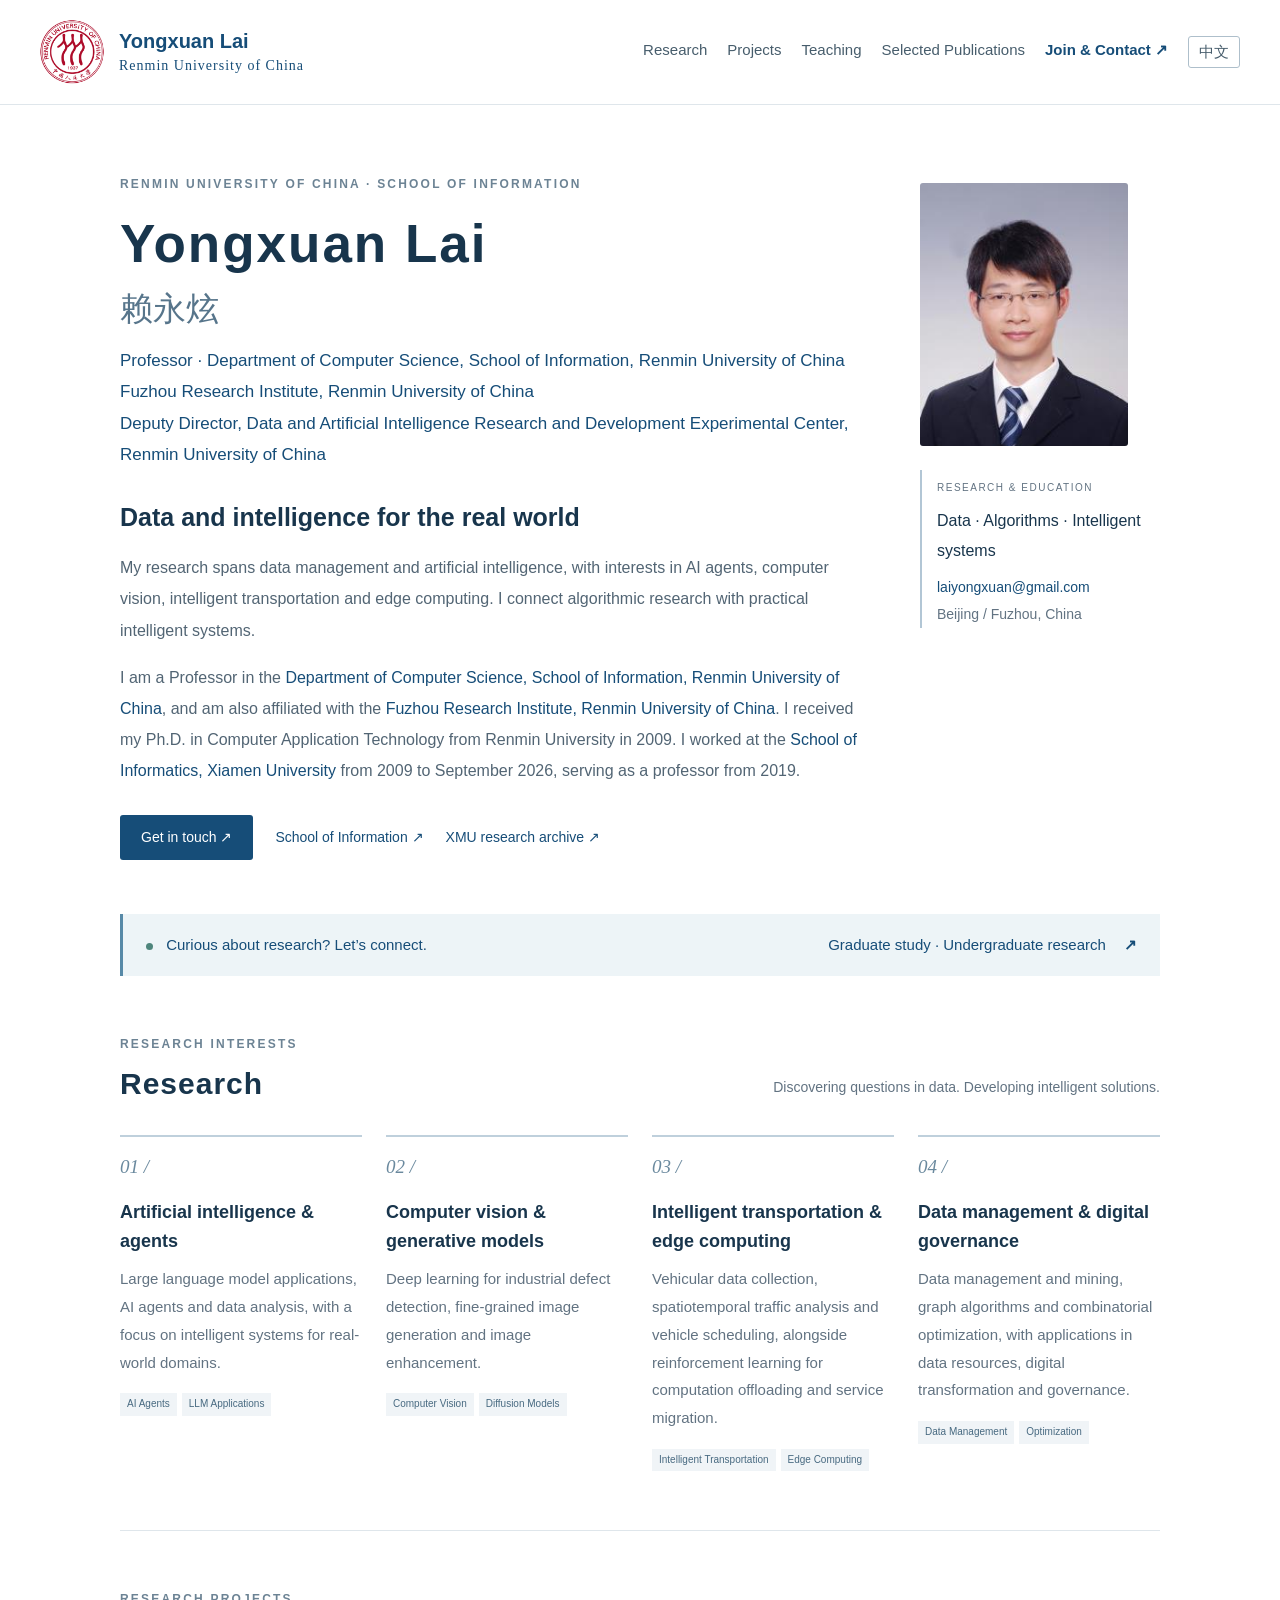
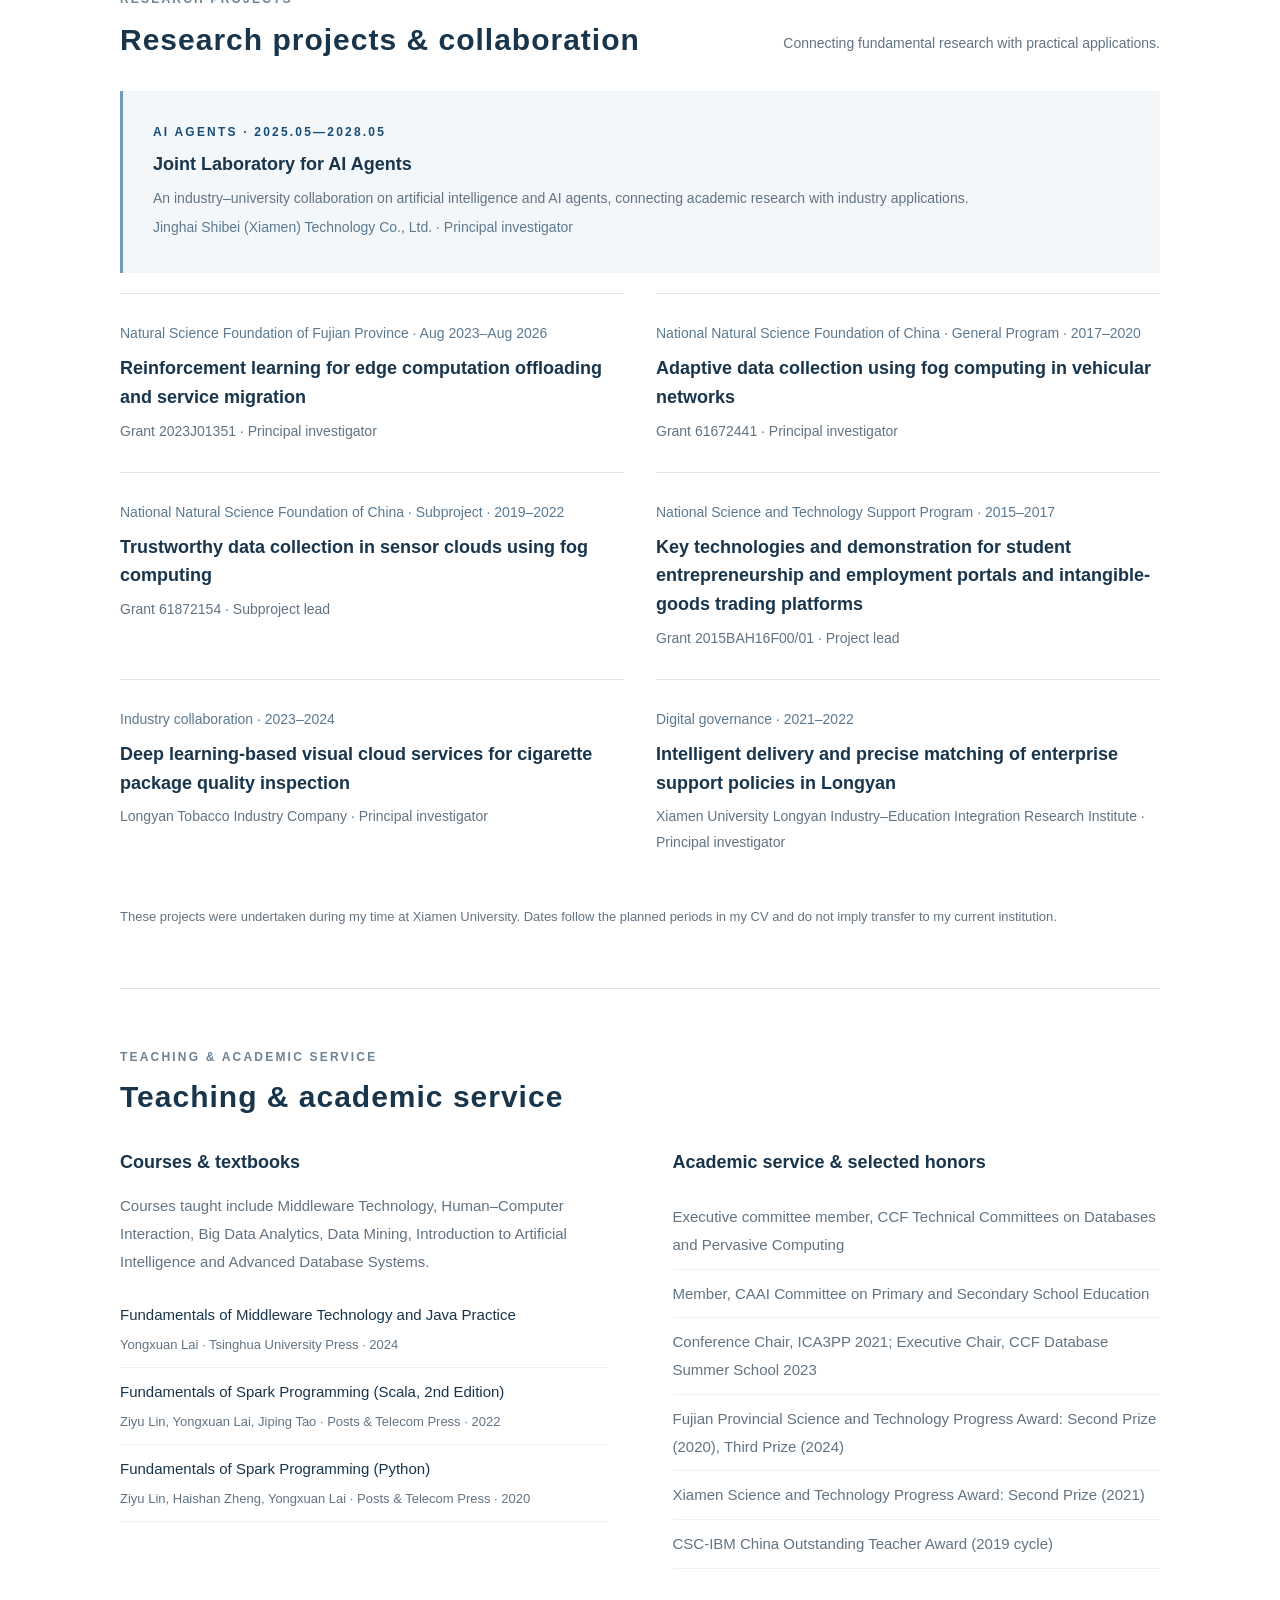
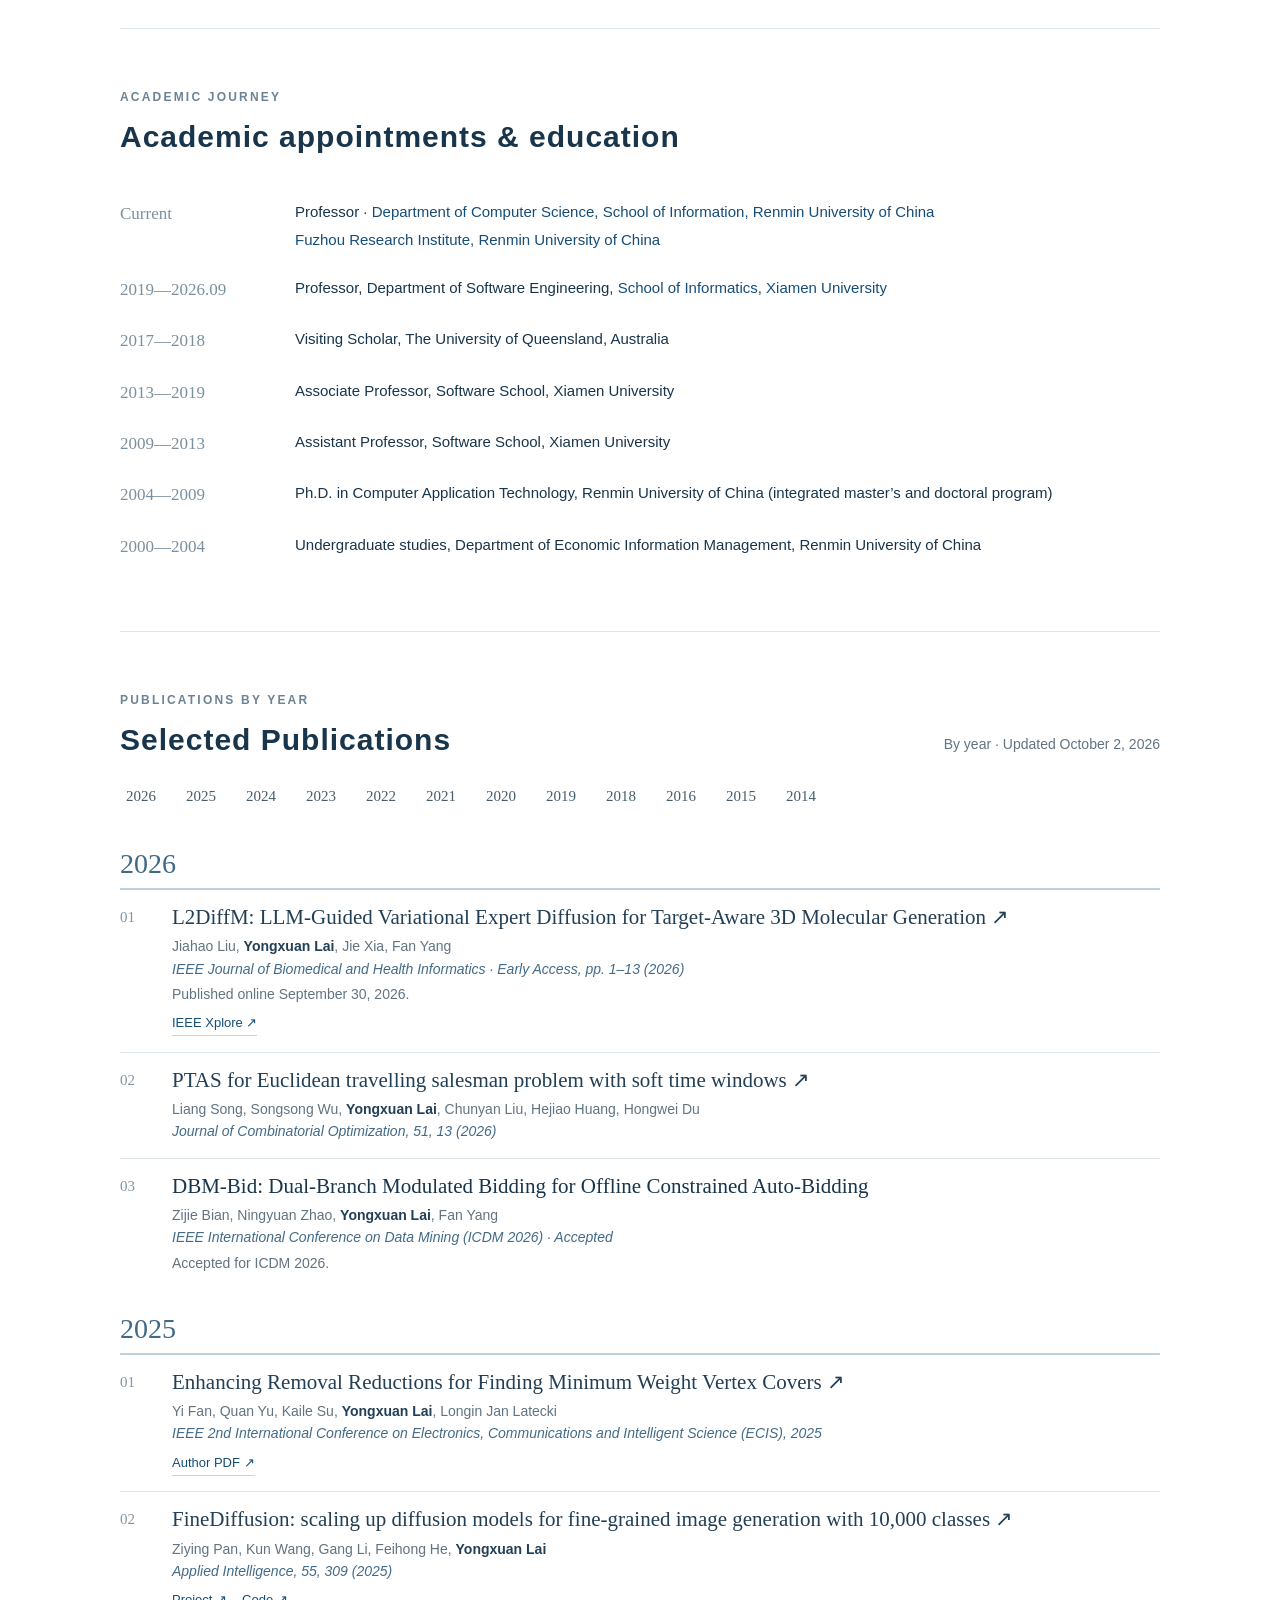
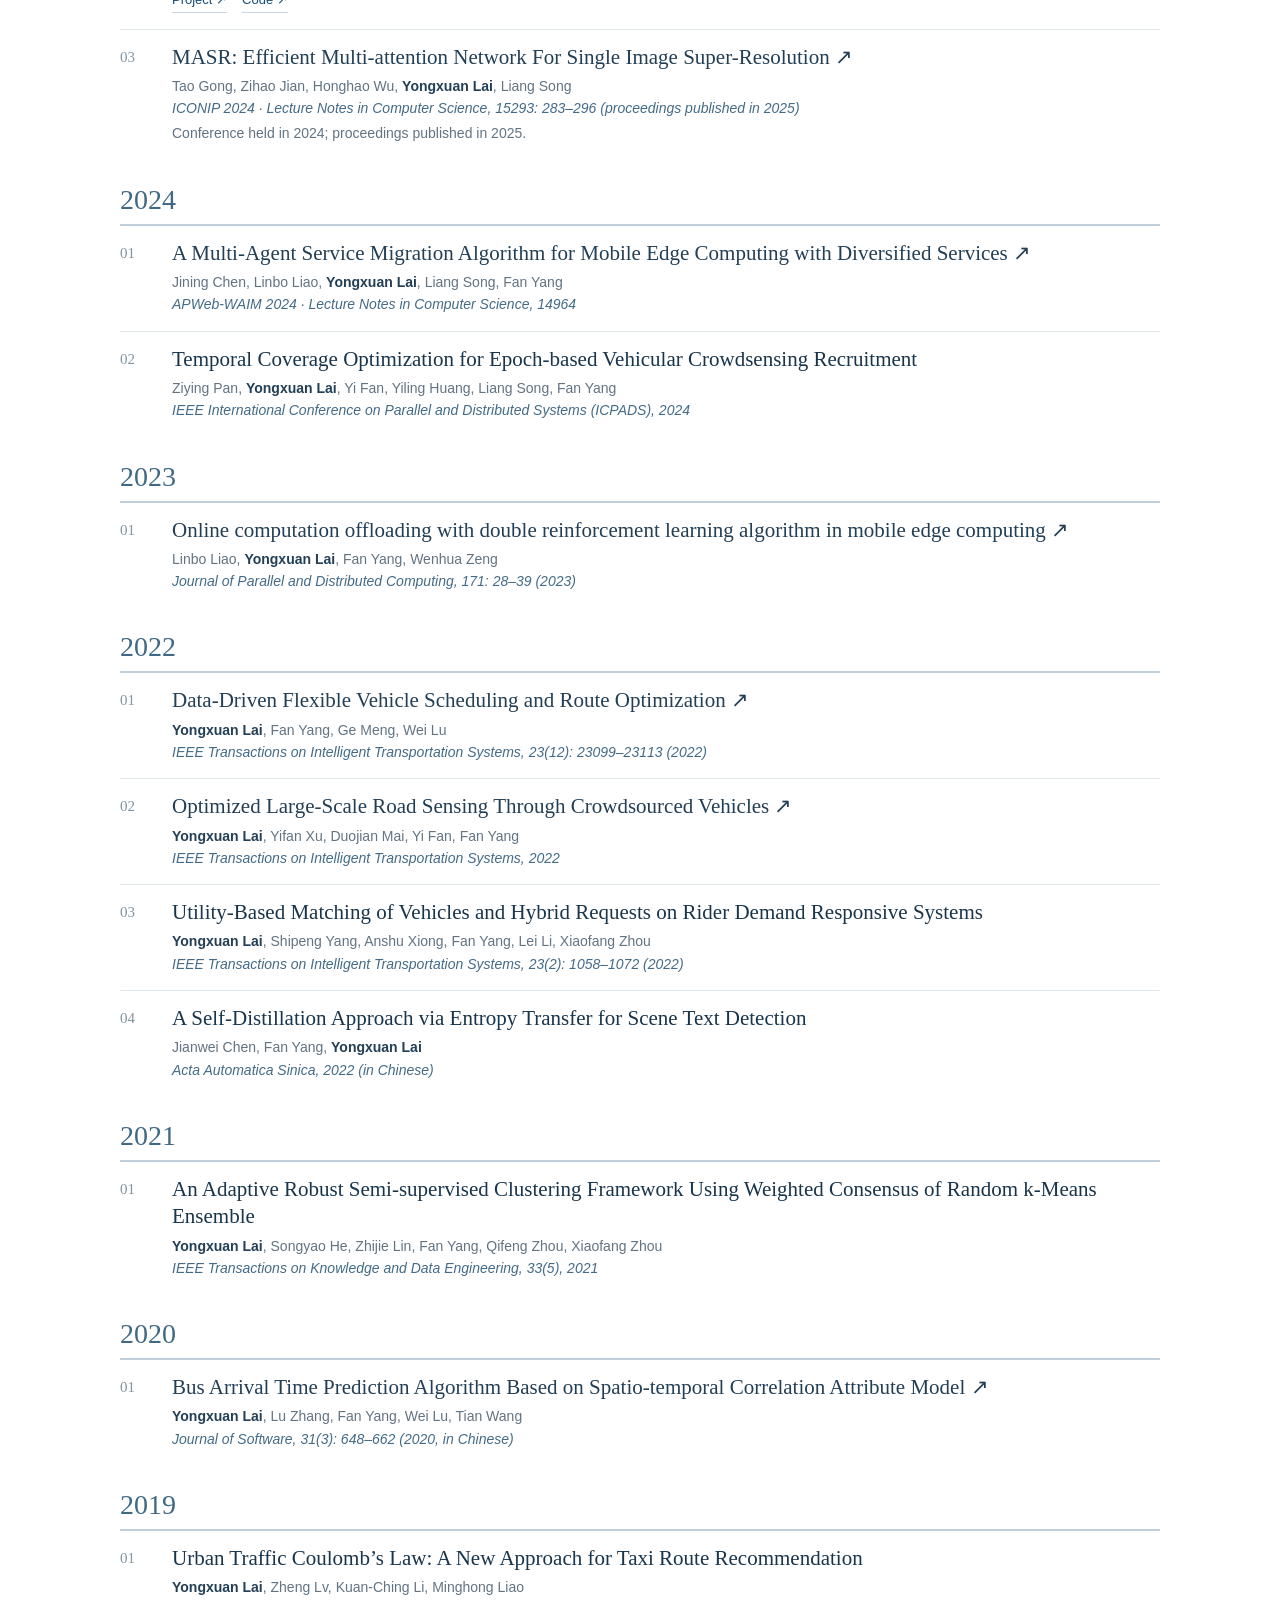
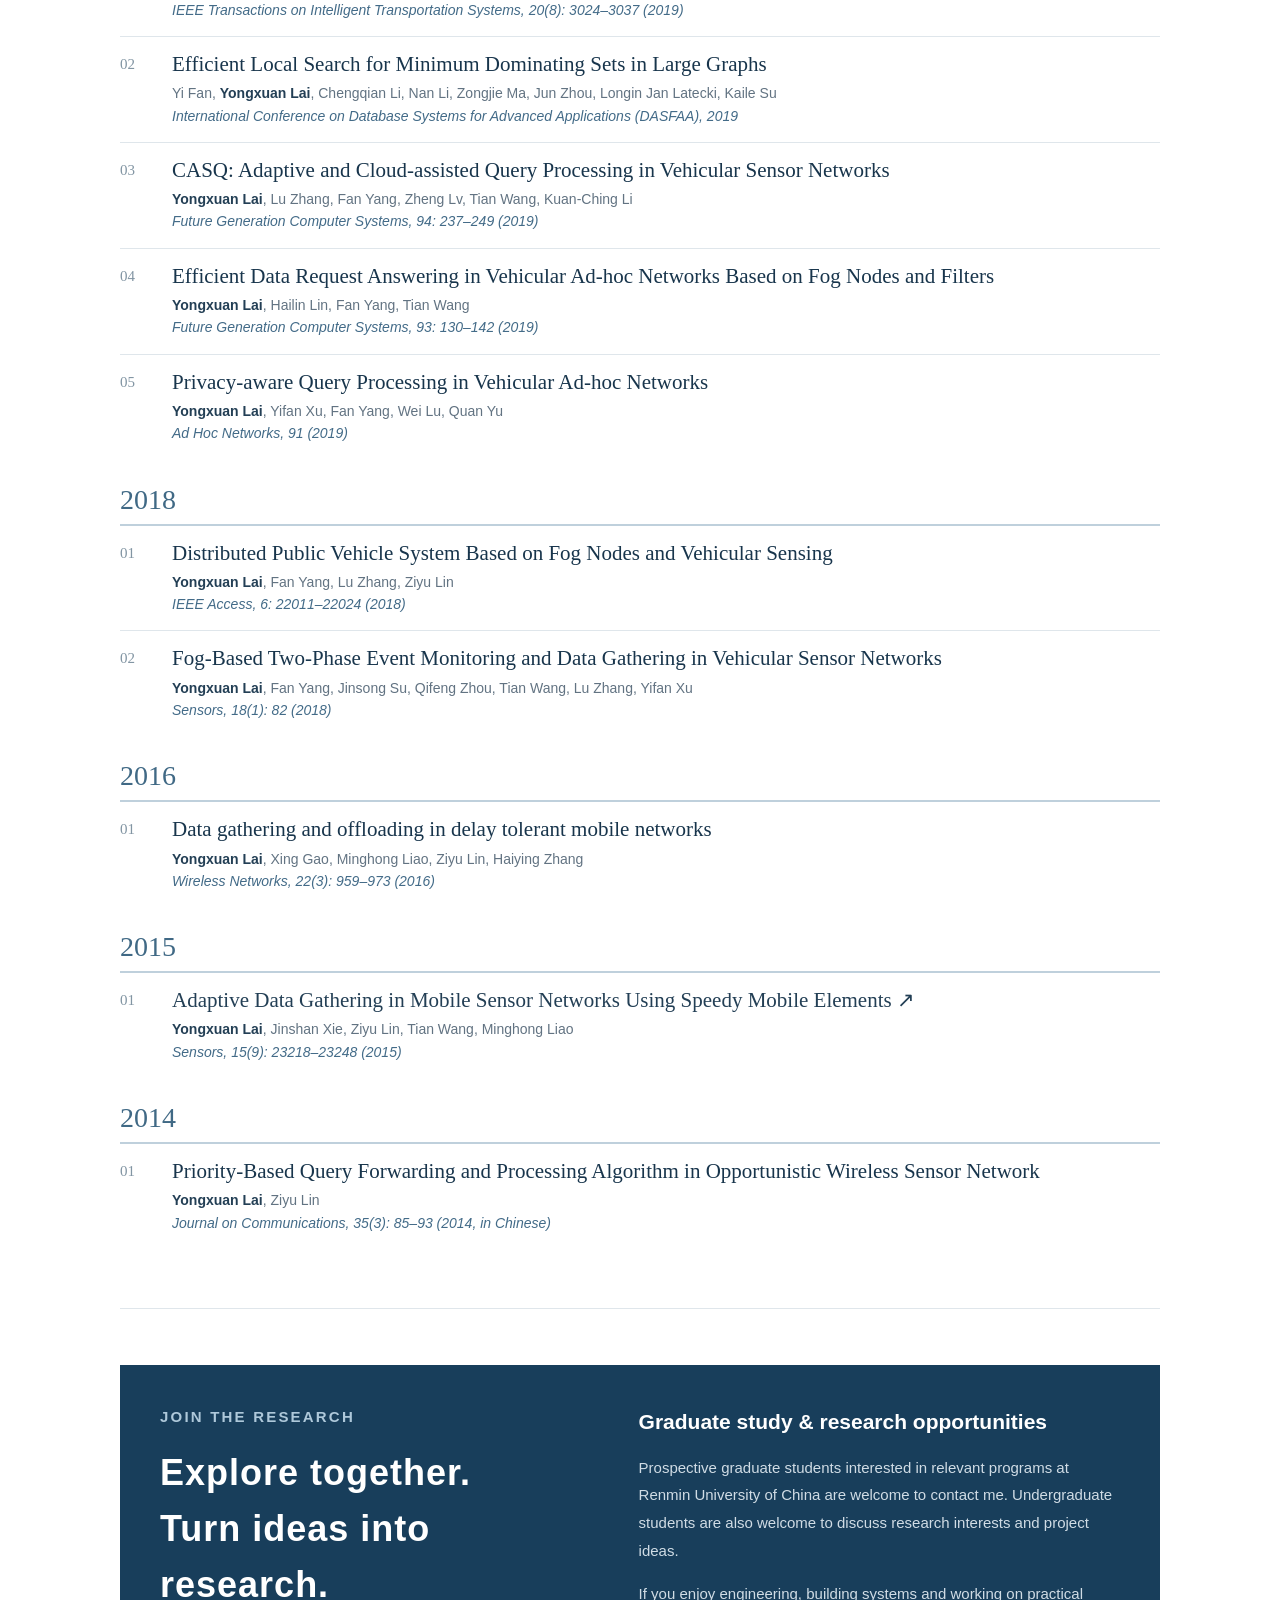
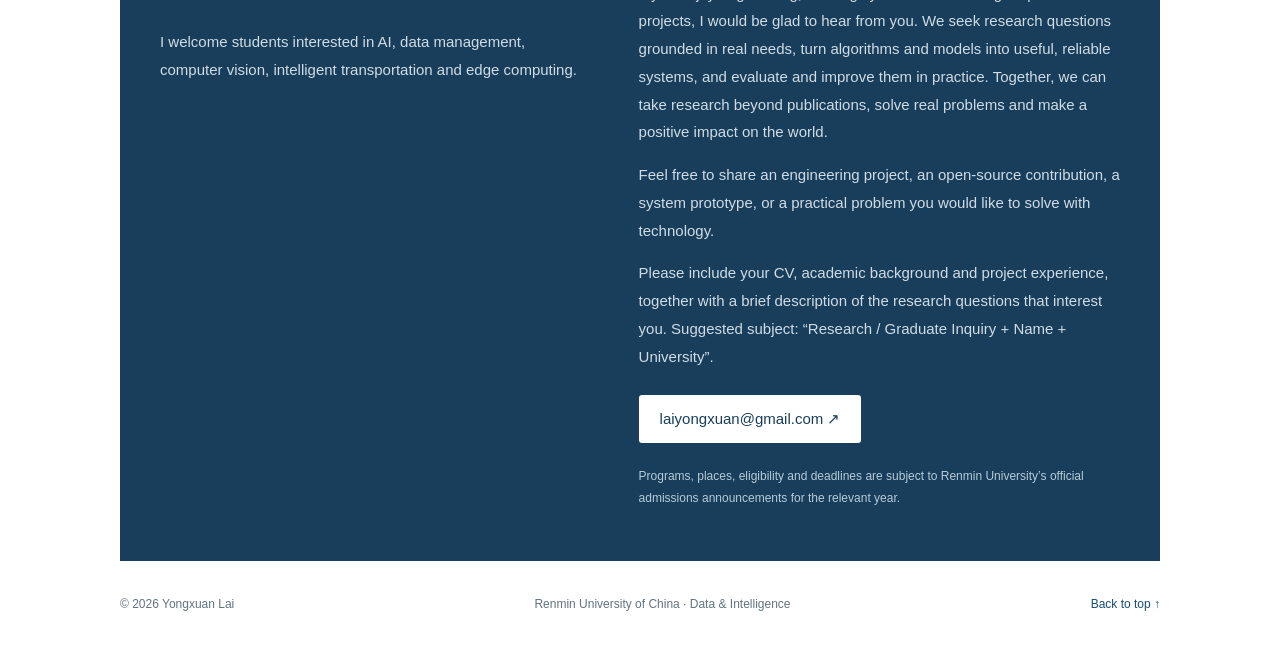
==== commit d38c847a: "update publications" ====
--- a/index.html
+++ b/index.html
@@ -1,40 +1,565 @@
 <!doctype html>
 <html lang="en">
+
 <head>
-<meta charset="utf-8"><meta name="viewport" content="width=device-width, initial-scale=1">
-<title>Yongxuan Lai | School of Information, Renmin University of China</title>
-<meta name="description" content="Yongxuan Lai, Department of Computer Science, School of Information, and Fuzhou Research Institute, Renmin University of China. Research in AI agents, data management, computer vision, intelligent transportation and edge computing. Publications, projects and opportunities.">
-<meta name="theme-color" content="#163e65">
-<link rel="icon" href="assets/favicon.svg" type="image/svg+xml"><link rel="stylesheet" href="style.css">
-<link rel="alternate" hreflang="en" href="https://laiyongxuan.github.io/">
-<link rel="alternate" hreflang="zh-CN" href="https://laiyongxuan.github.io/zh.html">
-<link rel="alternate" hreflang="x-default" href="https://laiyongxuan.github.io/">
-<link rel="canonical" href="https://laiyongxuan.github.io/">
+    <meta charset="utf-8">
+    <meta name="viewport" content="width=device-width, initial-scale=1">
+    <title>Yongxuan Lai | School of Information, Renmin University of China</title>
+    <meta name="description"
+        content="Yongxuan Lai, Department of Computer Science, School of Information, and Fuzhou Research Institute, Renmin University of China. Research in AI agents, data management, computer vision, intelligent transportation and edge computing. Publications, projects and opportunities.">
+    <meta name="theme-color" content="#163e65">
+    <link rel="icon" href="assets/favicon.svg" type="image/svg+xml">
+    <link rel="stylesheet" href="style.css">
+    <link rel="alternate" hreflang="en" href="https://laiyongxuan.github.io/">
+    <link rel="alternate" hreflang="zh-CN" href="https://laiyongxuan.github.io/zh.html">
+    <link rel="alternate" hreflang="x-default" href="https://laiyongxuan.github.io/">
+    <link rel="canonical" href="https://laiyongxuan.github.io/">
 </head>
+
 <body>
-<a class="skip" href="#main">Skip to content</a>
-<header><div class="site-identity"><a class="university-emblem" href="https://www.ruc.edu.cn/" target="_blank" rel="noopener noreferrer" aria-label="Renmin University of China website"><img src="assets/ruc-emblem.png" alt="Renmin University of China emblem" width="924" height="300"></a><a class="brand" href="#about"><span>Yongxuan Lai <small>Renmin University of China</small></span></a></div><nav aria-label="Main navigation"><a href="#research">Research</a><a href="#projects">Projects</a><a href="#teaching">Teaching</a><a href="#publications">Selected Publications</a><a class="nav-join" href="#join">Join & Contact ↗</a><a class="language-switch" href="zh.html" lang="zh-CN" hreflang="zh-CN">中文</a></nav></header>
-<main id="main">
-<section class="hero" id="about"><div class="intro"><p class="eyebrow">RENMIN UNIVERSITY OF CHINA · SCHOOL OF INFORMATION</p><h1>Yongxuan Lai <span lang="zh-CN">赖永炫</span></h1><p class="position">Professor · <a class="affiliation-link" href="https://info.ruc.edu.cn/" target="_blank" rel="noopener noreferrer">Department of Computer Science, School of Information, Renmin University of China</a><br><a class="affiliation-link" href="https://ang.ruc.edu.cn/jxxm/tsjxzy/e8e44a99be1045ada964fd73d79098ff.htm" target="_blank" rel="noopener noreferrer">Fuzhou Research Institute, Renmin University of China</a><br>Deputy Director, Data and Artificial Intelligence Research and Development Experimental Center, Renmin University of China</p><p class="lead">Data and intelligence for the real world</p><p>My research spans data management and artificial intelligence, with interests in AI agents, computer vision, intelligent transportation and edge computing. I connect algorithmic research with practical intelligent systems.</p><p>I am a Professor in the <a class="affiliation-link" href="https://info.ruc.edu.cn/" target="_blank" rel="noopener noreferrer">Department of Computer Science, School of Information, Renmin University of China</a>, and am also affiliated with the <a class="affiliation-link" href="https://ang.ruc.edu.cn/jxxm/tsjxzy/e8e44a99be1045ada964fd73d79098ff.htm" target="_blank" rel="noopener noreferrer">Fuzhou Research Institute, Renmin University of China</a>. I received my Ph.D. in Computer Application Technology from Renmin University in 2009. I worked at the <a class="affiliation-link" href="https://informatics.xmu.edu.cn/" target="_blank" rel="noopener noreferrer">School of Informatics, Xiamen University</a> from 2009 to September 2026, serving as a professor from 2019.</p><div class="hero-links"><a class="button" href="mailto:laiyongxuan@gmail.com">Get in touch ↗</a><a href="https://info.ruc.edu.cn/" target="_blank" rel="noopener noreferrer">School of Information ↗</a><a href="https://scholar.xmu.edu.cn/Authors/Index?id=LaiYongXuan" target="_blank" rel="noopener noreferrer">XMU research archive ↗</a></div></div><aside class="profile"><img src="assets/portrait.jpg" alt="Yongxuan Lai" width="225" height="285"><div><span class="profile-label">RESEARCH & EDUCATION</span><p>Data · Algorithms · Intelligent systems</p><a href="mailto:laiyongxuan@gmail.com">laiyongxuan@gmail.com</a><small>Beijing / Fuzhou, China</small></div></aside></section>
-<a class="recruit-strip" href="#join"><span><i></i> Curious about research? Let’s connect.</span><span>Graduate study · Undergraduate research <b>↗</b></span></a>
-<section id="research"><div class="section-heading"><div><p class="eyebrow">RESEARCH INTERESTS</p><h2>Research</h2></div><p>Discovering questions in data. Developing intelligent solutions.</p></div><div class="research-grid">
-<article><span class="number">01 /</span><h3>Artificial intelligence & agents</h3><p>Large language model applications, AI agents and data analysis, with a focus on intelligent systems for real-world domains.</p><div class="tags"><span>AI Agents</span><span>LLM Applications</span></div></article>
-<article><span class="number">02 /</span><h3>Computer vision & generative models</h3><p>Deep learning for industrial defect detection, fine-grained image generation and image enhancement.</p><div class="tags"><span>Computer Vision</span><span>Diffusion Models</span></div></article>
-<article><span class="number">03 /</span><h3>Intelligent transportation & edge computing</h3><p>Vehicular data collection, spatiotemporal traffic analysis and vehicle scheduling, alongside reinforcement learning for computation offloading and service migration.</p><div class="tags"><span>Intelligent Transportation</span><span>Edge Computing</span></div></article>
-<article><span class="number">04 /</span><h3>Data management & digital governance</h3><p>Data management and mining, graph algorithms and combinatorial optimization, with applications in data resources, digital transformation and governance.</p><div class="tags"><span>Data Management</span><span>Optimization</span></div></article>
-</div></section>
-<section id="projects"><div class="section-heading"><div><p class="eyebrow">RESEARCH PROJECTS</p><h2>Research projects & collaboration</h2></div><p>Connecting fundamental research with practical applications.</p></div><div class="projects">
-<article class="featured-project"><p class="eyebrow">AI AGENTS · 2025.05—2028.05</p><h3>Joint Laboratory for AI Agents</h3><p>An industry–university collaboration on artificial intelligence and AI agents, connecting academic research with industry applications.</p><p class="project-meta">Jinghai Shibei (Xiamen) Technology Co., Ltd. · Principal investigator</p></article>
-<article><p class="project-meta">Natural Science Foundation of Fujian Province · Aug 2023–Aug 2026</p><h3>Reinforcement learning for edge computation offloading and service migration</h3><p>Grant 2023J01351 · Principal investigator</p></article>
-<article><p class="project-meta">National Natural Science Foundation of China · General Program · 2017–2020</p><h3>Adaptive data collection using fog computing in vehicular networks</h3><p>Grant 61672441 · Principal investigator</p></article>
-<article><p class="project-meta">National Natural Science Foundation of China · Subproject · 2019–2022</p><h3>Trustworthy data collection in sensor clouds using fog computing</h3><p>Grant 61872154 · Subproject lead</p></article>
-<article><p class="project-meta">National Science and Technology Support Program · 2015–2017</p><h3>Key technologies and demonstration for student entrepreneurship and employment portals and intangible-goods trading platforms</h3><p>Grant 2015BAH16F00/01 · Project lead</p></article>
-<article><p class="project-meta">Industry collaboration · 2023–2024</p><h3>Deep learning-based visual cloud services for cigarette package quality inspection</h3><p>Longyan Tobacco Industry Company · Principal investigator</p></article>
-<article><p class="project-meta">Digital governance · 2021–2022</p><h3>Intelligent delivery and precise matching of enterprise support policies in Longyan</h3><p>Xiamen University Longyan Industry–Education Integration Research Institute · Principal investigator</p></article>
-</div><p class="section-note">These projects were undertaken during my time at Xiamen University. Dates follow the planned periods in my CV and do not imply transfer to my current institution.</p></section>
-<section id="teaching"><div class="section-heading"><div><p class="eyebrow">TEACHING & ACADEMIC SERVICE</p><h2>Teaching & academic service</h2></div></div><div class="two-columns"><div><h3 class="subheading">Courses & textbooks</h3><p>Courses taught include Middleware Technology, Human–Computer Interaction, Big Data Analytics, Data Mining, Introduction to Artificial Intelligence and Advanced Database Systems.</p><ul class="clean-list"><li><strong>Fundamentals of Middleware Technology and Java Practice</strong><span>Yongxuan Lai · Tsinghua University Press · 2024</span></li><li><strong>Fundamentals of Spark Programming (Scala, 2nd Edition)</strong><span>Ziyu Lin, Yongxuan Lai, Jiping Tao · Posts & Telecom Press · 2022</span></li><li><strong>Fundamentals of Spark Programming (Python)</strong><span>Ziyu Lin, Haishan Zheng, Yongxuan Lai · Posts & Telecom Press · 2020</span></li></ul></div><div><h3 class="subheading">Academic service & selected honors</h3><ul class="clean-list"><li>Executive committee member, CCF Technical Committees on Databases and Pervasive Computing</li><li>Member, CAAI Committee on Primary and Secondary School Education</li><li>Conference Chair, ICA3PP 2021; Executive Chair, CCF Database Summer School 2023</li><li>Fujian Provincial Science and Technology Progress Award: Second Prize (2020), Third Prize (2024)</li><li>Xiamen Science and Technology Progress Award: Second Prize (2021)</li><li>CSC-IBM China Outstanding Teacher Award (2019 cycle)</li></ul></div></div></section>
-<section id="experience"><div class="section-heading"><div><p class="eyebrow">ACADEMIC JOURNEY</p><h2>Academic appointments & education</h2></div></div><div class="timeline"><p><time>Current</time><span>Professor · <a class="affiliation-link" href="https://info.ruc.edu.cn/" target="_blank" rel="noopener noreferrer">Department of Computer Science, School of Information, Renmin University of China</a><br><a class="affiliation-link" href="https://ang.ruc.edu.cn/jxxm/tsjxzy/e8e44a99be1045ada964fd73d79098ff.htm" target="_blank" rel="noopener noreferrer">Fuzhou Research Institute, Renmin University of China</a></span></p><p><time>2019—2026.09</time><span>Professor, Department of Software Engineering, <a class="affiliation-link" href="https://informatics.xmu.edu.cn/" target="_blank" rel="noopener noreferrer">School of Informatics, Xiamen University</a></span></p><p><time>2017—2018</time><span>Visiting Scholar, The University of Queensland, Australia</span></p><p><time>2013—2019</time><span>Associate Professor, Software School, Xiamen University</span></p><p><time>2009—2013</time><span>Assistant Professor, Software School, Xiamen University</span></p><p><time>2004—2009</time><span>Ph.D. in Computer Application Technology, Renmin University of China (integrated master’s and doctoral program)</span></p><p><time>2000—2004</time><span>Undergraduate studies, Department of Economic Information Management, Renmin University of China</span></p></div></section>
-<section id="publications"><div class="section-heading"><div><p class="eyebrow">PUBLICATIONS BY YEAR</p><h2>Selected Publications</h2></div><p>By year · Updated October 2, 2026</p></div><nav class="year-nav" aria-label="Publication years"><a href="#papers-2026">2026</a><a href="#papers-2025">2025</a><a href="#papers-2024">2024</a><a href="#papers-2023">2023</a><a href="#papers-2022">2022</a><a href="#papers-2021">2021</a><a href="#papers-2020">2020</a><a href="#papers-2019">2019</a><a href="#papers-2018">2018</a><a href="#papers-2016">2016</a><a href="#papers-2015">2015</a><a href="#papers-2014">2014</a></nav><p class="section-note">Includes all 21 papers individually listed in the supplied CV, together with additional work. Grouped by publication year; conference years are noted where different.</p><div class="publication-year" id="papers-2026"><h3>2026</h3><div class="paper-list"><article class="paper" data-status="published"><div class="paper-index">01</div><div><h4><a href="https://doi.org/10.1109/JBHI.2026.3737835">L2DiffM: LLM-Guided Variational Expert Diffusion for Target-Aware 3D Molecular Generation ↗</a></h4><p>Jiahao Liu, <strong>Yongxuan Lai</strong>, Jie Xia, Fan Yang</p><p class="venue">IEEE Journal of Biomedical and Health Informatics · Early Access, pp. 1–13 (2026)</p><p class="paper-note">Published online September 30, 2026.</p><a class="paper-link" href="https://ieeexplore.ieee.org/document/11715883">IEEE Xplore ↗</a></div></article><article class="paper" data-status="published"><div class="paper-index">02</div><div><h4><a href="https://doi.org/10.1007/s10878-025-01387-z">PTAS for Euclidean travelling salesman problem with soft time windows ↗</a></h4><p>Liang Song, Songsong Wu, <strong>Yongxuan Lai</strong>, Chunyan Liu, Hejiao Huang, Hongwei Du</p><p class="venue">Journal of Combinatorial Optimization, 51, 13 (2026)</p></div></article><article class="paper" data-status="accepted"><div class="paper-index">03</div><div><h4>DBM-Bid: Dual-Branch Modulated Bidding for Offline Constrained Auto-Bidding</h4><p>Zijie Bian, Ningyuan Zhao, <strong>Yongxuan Lai</strong>, Fan Yang</p><p class="venue">IEEE International Conference on Data Mining (ICDM 2026) · Accepted</p><p class="paper-note">Accepted for ICDM 2026.</p></div></article></div></div><div class="publication-year" id="papers-2025"><h3>2025</h3><div class="paper-list"><article class="paper" data-status="published"><div class="paper-index">01</div><div><h4><a href="https://doi.org/10.1109/ECIS65594.2025.11086670">Enhancing Removal Reductions for Finding Minimum Weight Vertex Covers ↗</a></h4><p>Yi Fan, Quan Yu, Kaile Su, <strong>Yongxuan Lai</strong>, Longin Jan Latecki</p><p class="venue">IEEE 2nd International Conference on Electronics, Communications and Intelligent Science (ECIS), 2025</p><a class="paper-link" href="https://cis.temple.edu/~latecki/Papers/YiFan2025.pdf">Author PDF ↗</a></div></article><article class="paper" data-status="published"><div class="paper-index">02</div><div><h4><a href="https://doi.org/10.1007/s10489-024-06215-1">FineDiffusion: scaling up diffusion models for fine-grained image generation with 10,000 classes ↗</a></h4><p>Ziying Pan, Kun Wang, Gang Li, Feihong He, <strong>Yongxuan Lai</strong></p><p class="venue">Applied Intelligence, 55, 309 (2025)</p><a class="paper-link" href="https://finediffusion.github.io/">Project ↗</a><a class="paper-link" href="https://github.com/FineDiffusion/FineDiffusion/">Code ↗</a></div></article><article class="paper" data-status="published"><div class="paper-index">03</div><div><h4><a href="https://doi.org/10.1007/978-981-96-6596-9_20">MASR: Efficient Multi-attention Network For Single Image Super-Resolution ↗</a></h4><p>Tao Gong, Zihao Jian, Honghao Wu, <strong>Yongxuan Lai</strong>, Liang Song</p><p class="venue">ICONIP 2024 · Lecture Notes in Computer Science, 15293: 283–296 (proceedings published in 2025)</p><p class="paper-note">Conference held in 2024; proceedings published in 2025.</p></div></article></div></div><div class="publication-year" id="papers-2024"><h3>2024</h3><div class="paper-list"><article class="paper" data-status="published"><div class="paper-index">01</div><div><h4><a href="https://doi.org/10.1007/978-981-97-7241-4_22">A Multi-Agent Service Migration Algorithm for Mobile Edge Computing with Diversified Services ↗</a></h4><p>Jining Chen, Linbo Liao, <strong>Yongxuan Lai</strong>, Liang Song, Fan Yang</p><p class="venue">APWeb-WAIM 2024 · Lecture Notes in Computer Science, 14964</p></div></article><article class="paper" data-status="published"><div class="paper-index">02</div><div><h4>Temporal Coverage Optimization for Epoch-based Vehicular Crowdsensing Recruitment</h4><p>Ziying Pan, <strong>Yongxuan Lai</strong>, Yi Fan, Yiling Huang, Liang Song, Fan Yang</p><p class="venue">IEEE International Conference on Parallel and Distributed Systems (ICPADS), 2024</p></div></article></div></div><div class="publication-year" id="papers-2023"><h3>2023</h3><div class="paper-list"><article class="paper" data-status="published"><div class="paper-index">01</div><div><h4><a href="https://doi.org/10.1016/j.jpdc.2022.09.006">Online computation offloading with double reinforcement learning algorithm in mobile edge computing ↗</a></h4><p>Linbo Liao, <strong>Yongxuan Lai</strong>, Fan Yang, Wenhua Zeng</p><p class="venue">Journal of Parallel and Distributed Computing, 171: 28–39 (2023)</p></div></article></div></div><div class="publication-year" id="papers-2022"><h3>2022</h3><div class="paper-list"><article class="paper" data-status="published"><div class="paper-index">01</div><div><h4><a href="https://doi.org/10.1109/TITS.2022.3204644">Data-Driven Flexible Vehicle Scheduling and Route Optimization ↗</a></h4><p><strong>Yongxuan Lai</strong>, Fan Yang, Ge Meng, Wei Lu</p><p class="venue">IEEE Transactions on Intelligent Transportation Systems, 23(12): 23099–23113 (2022)</p></div></article><article class="paper" data-status="published"><div class="paper-index">02</div><div><h4><a href="https://doi.org/10.1109/TITS.2022.3147211">Optimized Large-Scale Road Sensing Through Crowdsourced Vehicles ↗</a></h4><p><strong>Yongxuan Lai</strong>, Yifan Xu, Duojian Mai, Yi Fan, Fan Yang</p><p class="venue">IEEE Transactions on Intelligent Transportation Systems, 2022</p></div></article><article class="paper" data-status="published"><div class="paper-index">03</div><div><h4>Utility-Based Matching of Vehicles and Hybrid Requests on Rider Demand Responsive Systems</h4><p><strong>Yongxuan Lai</strong>, Shipeng Yang, Anshu Xiong, Fan Yang, Lei Li, Xiaofang Zhou</p><p class="venue">IEEE Transactions on Intelligent Transportation Systems, 23(2): 1058–1072 (2022)</p></div></article><article class="paper" data-status="published"><div class="paper-index">04</div><div><h4>A Self-Distillation Approach via Entropy Transfer for Scene Text Detection</h4><p>Jianwei Chen, Fan Yang, <strong>Yongxuan Lai</strong></p><p class="venue">Acta Automatica Sinica, 2022 (in Chinese)</p></div></article></div></div><div class="publication-year" id="papers-2021"><h3>2021</h3><div class="paper-list"><article class="paper" data-status="published"><div class="paper-index">01</div><div><h4>An Adaptive Robust Semi-supervised Clustering Framework Using Weighted Consensus of Random k-Means Ensemble</h4><p><strong>Yongxuan Lai</strong>, Songyao He, Zhijie Lin, Fan Yang, Qifeng Zhou, Xiaofang Zhou</p><p class="venue">IEEE Transactions on Knowledge and Data Engineering, 33(5), 2021</p></div></article></div></div><div class="publication-year" id="papers-2020"><h3>2020</h3><div class="paper-list"><article class="paper" data-status="published"><div class="paper-index">01</div><div><h4><a href="https://doi.org/10.13328/j.cnki.jos.005901">Bus Arrival Time Prediction Algorithm Based on Spatio-temporal Correlation Attribute Model ↗</a></h4><p><strong>Yongxuan Lai</strong>, Lu Zhang, Fan Yang, Wei Lu, Tian Wang</p><p class="venue">Journal of Software, 31(3): 648–662 (2020, in Chinese)</p></div></article></div></div><div class="publication-year" id="papers-2019"><h3>2019</h3><div class="paper-list"><article class="paper" data-status="published"><div class="paper-index">01</div><div><h4>Urban Traffic Coulomb’s Law: A New Approach for Taxi Route Recommendation</h4><p><strong>Yongxuan Lai</strong>, Zheng Lv, Kuan-Ching Li, Minghong Liao</p><p class="venue">IEEE Transactions on Intelligent Transportation Systems, 20(8): 3024–3037 (2019)</p></div></article><article class="paper" data-status="published"><div class="paper-index">02</div><div><h4>Efficient Local Search for Minimum Dominating Sets in Large Graphs</h4><p>Yi Fan, <strong>Yongxuan Lai</strong>, Chengqian Li, Nan Li, Zongjie Ma, Jun Zhou, Longin Jan Latecki, Kaile Su</p><p class="venue">International Conference on Database Systems for Advanced Applications (DASFAA), 2019</p></div></article><article class="paper" data-status="published"><div class="paper-index">03</div><div><h4>CASQ: Adaptive and Cloud-assisted Query Processing in Vehicular Sensor Networks</h4><p><strong>Yongxuan Lai</strong>, Lu Zhang, Fan Yang, Zheng Lv, Tian Wang, Kuan-Ching Li</p><p class="venue">Future Generation Computer Systems, 94: 237–249 (2019)</p></div></article><article class="paper" data-status="published"><div class="paper-index">04</div><div><h4>Efficient Data Request Answering in Vehicular Ad-hoc Networks Based on Fog Nodes and Filters</h4><p><strong>Yongxuan Lai</strong>, Hailin Lin, Fan Yang, Tian Wang</p><p class="venue">Future Generation Computer Systems, 93: 130–142 (2019)</p></div></article><article class="paper" data-status="published"><div class="paper-index">05</div><div><h4>Privacy-aware Query Processing in Vehicular Ad-hoc Networks</h4><p><strong>Yongxuan Lai</strong>, Yifan Xu, Fan Yang, Wei Lu, Quan Yu</p><p class="venue">Ad Hoc Networks, 91 (2019)</p></div></article></div></div><div class="publication-year" id="papers-2018"><h3>2018</h3><div class="paper-list"><article class="paper" data-status="published"><div class="paper-index">01</div><div><h4>Distributed Public Vehicle System Based on Fog Nodes and Vehicular Sensing</h4><p><strong>Yongxuan Lai</strong>, Fan Yang, Lu Zhang, Ziyu Lin</p><p class="venue">IEEE Access, 6: 22011–22024 (2018)</p></div></article><article class="paper" data-status="published"><div class="paper-index">02</div><div><h4>Fog-Based Two-Phase Event Monitoring and Data Gathering in Vehicular Sensor Networks</h4><p><strong>Yongxuan Lai</strong>, Fan Yang, Jinsong Su, Qifeng Zhou, Tian Wang, Lu Zhang, Yifan Xu</p><p class="venue">Sensors, 18(1): 82 (2018)</p></div></article></div></div><div class="publication-year" id="papers-2016"><h3>2016</h3><div class="paper-list"><article class="paper" data-status="published"><div class="paper-index">01</div><div><h4>Data gathering and offloading in delay tolerant mobile networks</h4><p><strong>Yongxuan Lai</strong>, Xing Gao, Minghong Liao, Ziyu Lin, Haiying Zhang</p><p class="venue">Wireless Networks, 22(3): 959–973 (2016)</p></div></article></div></div><div class="publication-year" id="papers-2015"><h3>2015</h3><div class="paper-list"><article class="paper" data-status="published"><div class="paper-index">01</div><div><h4><a href="https://doi.org/10.3390/s150923218">Adaptive Data Gathering in Mobile Sensor Networks Using Speedy Mobile Elements ↗</a></h4><p><strong>Yongxuan Lai</strong>, Jinshan Xie, Ziyu Lin, Tian Wang, Minghong Liao</p><p class="venue">Sensors, 15(9): 23218–23248 (2015)</p></div></article></div></div><div class="publication-year" id="papers-2014"><h3>2014</h3><div class="paper-list"><article class="paper" data-status="published"><div class="paper-index">01</div><div><h4>Priority-Based Query Forwarding and Processing Algorithm in Opportunistic Wireless Sensor Network</h4><p><strong>Yongxuan Lai</strong>, Ziyu Lin</p><p class="venue">Journal on Communications, 35(3): 85–93 (2014, in Chinese)</p></div></article></div></div></section>
-<section class="join" id="join"><div><p class="eyebrow">JOIN THE RESEARCH</p><h2>Explore together.<br>Turn ideas into research.</h2><p>I welcome students interested in AI, data management, computer vision, intelligent transportation and edge computing.</p></div><div><h3>Graduate study & research opportunities</h3><p>Prospective graduate students interested in relevant programs at Renmin University of China are welcome to contact me. Undergraduate students are also welcome to discuss research interests and project ideas.</p><p>If you enjoy engineering, building systems and working on practical projects, I would be glad to hear from you. We seek research questions grounded in real needs, turn algorithms and models into useful, reliable systems, and evaluate and improve them in practice. Together, we can take research beyond publications, solve real problems and make a positive impact on the world.</p><p>Feel free to share an engineering project, an open-source contribution, a system prototype, or a practical problem you would like to solve with technology.</p><p>Please include your CV, academic background and project experience, together with a brief description of the research questions that interest you. Suggested subject: “Research / Graduate Inquiry + Name + University”.</p><a class="button light" href="mailto:laiyongxuan@gmail.com?subject=Research%20%2F%20Graduate%20Inquiry">laiyongxuan@gmail.com ↗</a><p class="join-note">Programs, places, eligibility and deadlines are subject to Renmin University’s official admissions announcements for the relevant year.</p></div></section>
-</main><footer><span>© 2026 Yongxuan Lai</span><span>Renmin University of China · Data & Intelligence</span><a href="#about">Back to top ↑</a></footer>
-</body></html>
+    <a class="skip" href="#main">Skip to content</a>
+    <header>
+        <div class="site-identity"><a class="university-emblem" href="https://www.ruc.edu.cn/" target="_blank"
+                rel="noopener noreferrer" aria-label="Renmin University of China website"><img
+                    src="assets/ruc-emblem.png" alt="Renmin University of China emblem" width="924" height="300"></a><a
+                class="brand" href="#about"><span>Yongxuan Lai <small>Renmin University of China</small></span></a>
+        </div>
+        <nav aria-label="Main navigation"><a href="#research">Research</a><a href="#projects">Projects</a><a
+                href="#teaching">Teaching</a><a href="#publications">Selected Publications</a><a class="nav-join"
+                href="#join">Join & Contact ↗</a><a class="language-switch" href="zh.html" lang="zh-CN"
+                hreflang="zh-CN">中文</a></nav>
+    </header>
+    <main id="main">
+        <section class="hero" id="about">
+            <div class="intro">
+                <p class="eyebrow">RENMIN UNIVERSITY OF CHINA · SCHOOL OF INFORMATION</p>
+                <h1>Yongxuan Lai <span lang="zh-CN">赖永炫</span></h1>
+                <p class="position">Professor · <a class="affiliation-link" href="https://info.ruc.edu.cn/"
+                        target="_blank" rel="noopener noreferrer">Department of Computer Science, School of Information,
+                        Renmin University of China</a><br><a class="affiliation-link"
+                        href="https://ang.ruc.edu.cn/jxxm/tsjxzy/e8e44a99be1045ada964fd73d79098ff.htm" target="_blank"
+                        rel="noopener noreferrer">Fuzhou Research Institute, Renmin University of China</a><br>Deputy
+                    Director, Data and Artificial Intelligence Research and Development Experimental Center, Renmin
+                    University of China</p>
+                <p class="lead">Data and intelligence for the real world</p>
+                <p>My research spans data management and artificial intelligence, with interests in AI agents, computer
+                    vision, intelligent transportation and edge computing. I connect algorithmic research with practical
+                    intelligent systems.</p>
+                <p>I am a Professor in the <a class="affiliation-link" href="https://info.ruc.edu.cn/" target="_blank"
+                        rel="noopener noreferrer">Department of Computer Science, School of Information, Renmin
+                        University of China</a>, and am also affiliated with the <a class="affiliation-link"
+                        href="https://ang.ruc.edu.cn/jxxm/tsjxzy/e8e44a99be1045ada964fd73d79098ff.htm" target="_blank"
+                        rel="noopener noreferrer">Fuzhou Research Institute, Renmin University of China</a>. I received
+                    my Ph.D. in Computer Application Technology from Renmin University in 2009. I worked at the <a
+                        class="affiliation-link" href="https://informatics.xmu.edu.cn/" target="_blank"
+                        rel="noopener noreferrer">School of Informatics, Xiamen University</a> from 2009 to September
+                    2026, serving as a professor from 2019.</p>
+                <div class="hero-links"><a class="button" href="mailto:laiyongxuan@gmail.com">Get in touch ↗</a><a
+                        href="https://info.ruc.edu.cn/" target="_blank" rel="noopener noreferrer">School of Information
+                        ↗</a><a href="https://scholar.xmu.edu.cn/Authors/Index?id=LaiYongXuan" target="_blank"
+                        rel="noopener noreferrer">XMU research archive ↗</a></div>
+            </div>
+            <aside class="profile"><img src="assets/portrait.jpg" alt="Yongxuan Lai" width="225" height="285">
+                <div><span class="profile-label">RESEARCH & EDUCATION</span>
+                    <p>Data · Algorithms · Intelligent systems</p><a
+                        href="mailto:laiyongxuan@gmail.com">laiyongxuan@gmail.com</a><small>Beijing / Fuzhou,
+                        China</small>
+                </div>
+            </aside>
+        </section>
+        <a class="recruit-strip" href="#join"><span><i></i> Curious about research? Let’s connect.</span><span>Graduate
+                study · Undergraduate research <b>↗</b></span></a>
+        <section id="research">
+            <div class="section-heading">
+                <div>
+                    <p class="eyebrow">RESEARCH INTERESTS</p>
+                    <h2>Research</h2>
+                </div>
+                <p>Discovering questions in data. Developing intelligent solutions.</p>
+            </div>
+            <div class="research-grid">
+                <article><span class="number">01 /</span>
+                    <h3>Artificial intelligence & agents</h3>
+                    <p>Large language model applications, AI agents and data analysis, with a focus on intelligent
+                        systems for real-world domains.</p>
+                    <div class="tags"><span>AI Agents</span><span>LLM Applications</span></div>
+                </article>
+                <article><span class="number">02 /</span>
+                    <h3>Computer vision & generative models</h3>
+                    <p>Deep learning for industrial defect detection, fine-grained image generation and image
+                        enhancement.</p>
+                    <div class="tags"><span>Computer Vision</span><span>Diffusion Models</span></div>
+                </article>
+                <article><span class="number">03 /</span>
+                    <h3>Intelligent transportation & edge computing</h3>
+                    <p>Vehicular data collection, spatiotemporal traffic analysis and vehicle scheduling, alongside
+                        reinforcement learning for computation offloading and service migration.</p>
+                    <div class="tags"><span>Intelligent Transportation</span><span>Edge Computing</span></div>
+                </article>
+                <article><span class="number">04 /</span>
+                    <h3>Data management & digital governance</h3>
+                    <p>Data management and mining, graph algorithms and combinatorial optimization, with applications in
+                        data resources, digital transformation and governance.</p>
+                    <div class="tags"><span>Data Management</span><span>Optimization</span></div>
+                </article>
+            </div>
+        </section>
+        <section id="projects">
+            <div class="section-heading">
+                <div>
+                    <p class="eyebrow">RESEARCH PROJECTS</p>
+                    <h2>Research projects & collaboration</h2>
+                </div>
+                <p>Connecting fundamental research with practical applications.</p>
+            </div>
+            <div class="projects">
+                <article class="featured-project">
+                    <p class="eyebrow">AI AGENTS · 2025.05—2028.05</p>
+                    <h3>Joint Laboratory for AI Agents</h3>
+                    <p>An industry–university collaboration on artificial intelligence and AI agents, connecting
+                        academic research with industry applications.</p>
+                    <p class="project-meta">Jinghai Shibei (Xiamen) Technology Co., Ltd. · Principal investigator</p>
+                </article>
+                <article>
+                    <p class="project-meta">Natural Science Foundation of Fujian Province · Aug 2023–Aug 2026</p>
+                    <h3>Reinforcement learning for edge computation offloading and service migration</h3>
+                    <p>Grant 2023J01351 · Principal investigator</p>
+                </article>
+                <article>
+                    <p class="project-meta">National Natural Science Foundation of China · General Program · 2017–2020
+                    </p>
+                    <h3>Adaptive data collection using fog computing in vehicular networks</h3>
+                    <p>Grant 61672441 · Principal investigator</p>
+                </article>
+                <article>
+                    <p class="project-meta">National Natural Science Foundation of China · Subproject · 2019–2022</p>
+                    <h3>Trustworthy data collection in sensor clouds using fog computing</h3>
+                    <p>Grant 61872154 · Subproject lead</p>
+                </article>
+                <article>
+                    <p class="project-meta">National Science and Technology Support Program · 2015–2017</p>
+                    <h3>Key technologies and demonstration for student entrepreneurship and employment portals and
+                        intangible-goods trading platforms</h3>
+                    <p>Grant 2015BAH16F00/01 · Project lead</p>
+                </article>
+                <article>
+                    <p class="project-meta">Industry collaboration · 2023–2024</p>
+                    <h3>Deep learning-based visual cloud services for cigarette package quality inspection</h3>
+                    <p>Longyan Tobacco Industry Company · Principal investigator</p>
+                </article>
+                <article>
+                    <p class="project-meta">Digital governance · 2021–2022</p>
+                    <h3>Intelligent delivery and precise matching of enterprise support policies in Longyan</h3>
+                    <p>Xiamen University Longyan Industry–Education Integration Research Institute · Principal
+                        investigator</p>
+                </article>
+            </div>
+            <p class="section-note">These projects were undertaken during my time at Xiamen University. Dates follow the
+                planned periods in my CV and do not imply transfer to my current institution.</p>
+        </section>
+        <section id="teaching">
+            <div class="section-heading">
+                <div>
+                    <p class="eyebrow">TEACHING & ACADEMIC SERVICE</p>
+                    <h2>Teaching & academic service</h2>
+                </div>
+            </div>
+            <div class="two-columns">
+                <div>
+                    <h3 class="subheading">Courses & textbooks</h3>
+                    <p>Courses taught include Middleware Technology, Human–Computer Interaction, Big Data Analytics,
+                        Data Mining, Introduction to Artificial Intelligence and Advanced Database Systems.</p>
+                    <ul class="clean-list">
+                        <li><strong>Fundamentals of Middleware Technology and Java Practice</strong><span>Yongxuan Lai ·
+                                Tsinghua University Press · 2024</span></li>
+                        <li><strong>Fundamentals of Spark Programming (Scala, 2nd Edition)</strong><span>Ziyu Lin,
+                                Yongxuan Lai, Jiping Tao · Posts & Telecom Press · 2022</span></li>
+                        <li><strong>Fundamentals of Spark Programming (Python)</strong><span>Ziyu Lin, Haishan Zheng,
+                                Yongxuan Lai · Posts & Telecom Press · 2020</span></li>
+                    </ul>
+                </div>
+                <div>
+                    <h3 class="subheading">Academic service & selected honors</h3>
+                    <ul class="clean-list">
+                        <li>Executive committee member, CCF Technical Committees on Databases and Pervasive Computing
+                        </li>
+                        <li>Member, CAAI Committee on Primary and Secondary School Education</li>
+                        <li>Conference Chair, ICA3PP 2021; Executive Chair, CCF Database Summer School 2023</li>
+                        <li>Fujian Provincial Science and Technology Progress Award: Second Prize (2020), Third Prize
+                            (2024)</li>
+                        <li>Xiamen Science and Technology Progress Award: Second Prize (2021)</li>
+                        <li>CSC-IBM China Outstanding Teacher Award (2019 cycle)</li>
+                    </ul>
+                </div>
+            </div>
+        </section>
+        <section id="experience">
+            <div class="section-heading">
+                <div>
+                    <p class="eyebrow">ACADEMIC JOURNEY</p>
+                    <h2>Academic appointments & education</h2>
+                </div>
+            </div>
+            <div class="timeline">
+                <p><time>Current</time><span>Professor · <a class="affiliation-link" href="https://info.ruc.edu.cn/"
+                            target="_blank" rel="noopener noreferrer">Department of Computer Science, School of
+                            Information, Renmin University of China</a><br><a class="affiliation-link"
+                            href="https://ang.ruc.edu.cn/jxxm/tsjxzy/e8e44a99be1045ada964fd73d79098ff.htm"
+                            target="_blank" rel="noopener noreferrer">Fuzhou Research Institute, Renmin University of
+                            China</a></span></p>
+                <p><time>2019—2026.09</time><span>Professor, Department of Software Engineering, <a
+                            class="affiliation-link" href="https://informatics.xmu.edu.cn/" target="_blank"
+                            rel="noopener noreferrer">School of Informatics, Xiamen University</a></span></p>
+                <p><time>2017—2018</time><span>Visiting Scholar, The University of Queensland, Australia</span></p>
+                <p><time>2013—2019</time><span>Associate Professor, Software School, Xiamen University</span></p>
+                <p><time>2009—2013</time><span>Assistant Professor, Software School, Xiamen University</span></p>
+                <p><time>2004—2009</time><span>Ph.D. in Computer Application Technology, Renmin University of China
+                        (integrated master’s and doctoral program)</span></p>
+                <p><time>2000—2004</time><span>Undergraduate studies, Department of Economic Information Management,
+                        Renmin University of China</span></p>
+            </div>
+        </section>
+        <section id="publications">
+            <div class="section-heading">
+                <div>
+                    <p class="eyebrow">PUBLICATIONS BY YEAR</p>
+                    <h2>Selected Publications</h2>
+                </div>
+                <p>By year · Updated October 2, 2026</p>
+            </div>
+            <nav class="year-nav" aria-label="Publication years"><a href="#papers-2026">2026</a><a
+                    href="#papers-2025">2025</a><a href="#papers-2024">2024</a><a href="#papers-2023">2023</a><a
+                    href="#papers-2022">2022</a><a href="#papers-2021">2021</a><a href="#papers-2020">2020</a><a
+                    href="#papers-2019">2019</a><a href="#papers-2018">2018</a><a href="#papers-2016">2016</a><a
+                    href="#papers-2015">2015</a><a href="#papers-2014">2014</a></nav>
+            
+            <div class="publication-year" id="papers-2026">
+                <h3>2026</h3>
+                <div class="paper-list">
+                    <article class="paper" data-status="published">
+                        <div class="paper-index">01</div>
+                        <div>
+                            <h4><a href="https://doi.org/10.1109/JBHI.2026.3737835">L2DiffM: LLM-Guided Variational
+                                    Expert Diffusion for Target-Aware 3D Molecular Generation ↗</a></h4>
+                            <p>Jiahao Liu, <strong>Yongxuan Lai</strong>, Jie Xia, Fan Yang</p>
+                            <p class="venue">IEEE Journal of Biomedical and Health Informatics · Early Access, pp. 1–13
+                                (2026)</p>
+                            <p class="paper-note">Published online September 30, 2026.</p><a class="paper-link"
+                                href="https://ieeexplore.ieee.org/document/11715883">IEEE Xplore ↗</a>
+                        </div>
+                    </article>
+                    <article class="paper" data-status="published">
+                        <div class="paper-index">02</div>
+                        <div>
+                            <h4><a href="https://doi.org/10.1007/s10878-025-01387-z">PTAS for Euclidean travelling
+                                    salesman problem with soft time windows ↗</a></h4>
+                            <p>Liang Song, Songsong Wu, <strong>Yongxuan Lai</strong>, Chunyan Liu, Hejiao Huang,
+                                Hongwei Du</p>
+                            <p class="venue">Journal of Combinatorial Optimization, 51, 13 (2026)</p>
+                        </div>
+                    </article>
+                    <article class="paper" data-status="accepted">
+                        <div class="paper-index">03</div>
+                        <div>
+                            <h4>DBM-Bid: Dual-Branch Modulated Bidding for Offline Constrained Auto-Bidding</h4>
+                            <p>Zijie Bian, Ningyuan Zhao, <strong>Yongxuan Lai</strong>, Fan Yang</p>
+                            <p class="venue">IEEE International Conference on Data Mining (ICDM 2026) · Accepted</p>
+                            <p class="paper-note">Accepted for ICDM 2026.</p>
+                        </div>
+                    </article>
+                </div>
+            </div>
+            <div class="publication-year" id="papers-2025">
+                <h3>2025</h3>
+                <div class="paper-list">
+                    <article class="paper" data-status="published">
+                        <div class="paper-index">01</div>
+                        <div>
+                            <h4><a href="https://doi.org/10.1109/ECIS65594.2025.11086670">Enhancing Removal Reductions
+                                    for Finding Minimum Weight Vertex Covers ↗</a></h4>
+                            <p>Yi Fan, Quan Yu, Kaile Su, <strong>Yongxuan Lai</strong>, Longin Jan Latecki</p>
+                            <p class="venue">IEEE 2nd International Conference on Electronics, Communications and
+                                Intelligent Science (ECIS), 2025</p><a class="paper-link"
+                                href="https://cis.temple.edu/~latecki/Papers/YiFan2025.pdf">Author PDF ↗</a>
+                        </div>
+                    </article>
+                    <article class="paper" data-status="published">
+                        <div class="paper-index">02</div>
+                        <div>
+                            <h4><a href="https://doi.org/10.1007/s10489-024-06215-1">FineDiffusion: scaling up diffusion
+                                    models for fine-grained image generation with 10,000 classes ↗</a></h4>
+                            <p>Ziying Pan, Kun Wang, Gang Li, Feihong He, <strong>Yongxuan Lai</strong></p>
+                            <p class="venue">Applied Intelligence, 55, 309 (2025)</p><a class="paper-link"
+                                href="https://finediffusion.github.io/">Project ↗</a><a class="paper-link"
+                                href="https://github.com/FineDiffusion/FineDiffusion/">Code ↗</a>
+                        </div>
+                    </article>
+                    <article class="paper" data-status="published">
+                        <div class="paper-index">03</div>
+                        <div>
+                            <h4><a href="https://doi.org/10.1007/978-981-96-6596-9_20">MASR: Efficient Multi-attention
+                                    Network For Single Image Super-Resolution ↗</a></h4>
+                            <p>Tao Gong, Zihao Jian, Honghao Wu, <strong>Yongxuan Lai</strong>, Liang Song</p>
+                            <p class="venue">ICONIP 2024 · Lecture Notes in Computer Science, 15293: 283–296
+                                (proceedings published in 2025)</p>
+                            <p class="paper-note">Conference held in 2024; proceedings published in 2025.</p>
+                        </div>
+                    </article>
+                </div>
+            </div>
+            <div class="publication-year" id="papers-2024">
+                <h3>2024</h3>
+                <div class="paper-list">
+                    <article class="paper" data-status="published">
+                        <div class="paper-index">01</div>
+                        <div>
+                            <h4><a href="https://doi.org/10.1007/978-981-97-7241-4_22">A Multi-Agent Service Migration
+                                    Algorithm for Mobile Edge Computing with Diversified Services ↗</a></h4>
+                            <p>Jining Chen, Linbo Liao, <strong>Yongxuan Lai</strong>, Liang Song, Fan Yang</p>
+                            <p class="venue">APWeb-WAIM 2024 · Lecture Notes in Computer Science, 14964</p>
+                        </div>
+                    </article>
+                    <article class="paper" data-status="published">
+                        <div class="paper-index">02</div>
+                        <div>
+                            <h4>Temporal Coverage Optimization for Epoch-based Vehicular Crowdsensing Recruitment</h4>
+                            <p>Ziying Pan, <strong>Yongxuan Lai</strong>, Yi Fan, Yiling Huang, Liang Song, Fan Yang</p>
+                            <p class="venue">IEEE International Conference on Parallel and Distributed Systems (ICPADS),
+                                2024</p>
+                        </div>
+                    </article>
+                </div>
+            </div>
+            <div class="publication-year" id="papers-2023">
+                <h3>2023</h3>
+                <div class="paper-list">
+                    <article class="paper" data-status="published">
+                        <div class="paper-index">01</div>
+                        <div>
+                            <h4><a href="https://doi.org/10.1016/j.jpdc.2022.09.006">Online computation offloading with
+                                    double reinforcement learning algorithm in mobile edge computing ↗</a></h4>
+                            <p>Linbo Liao, <strong>Yongxuan Lai</strong>, Fan Yang, Wenhua Zeng</p>
+                            <p class="venue">Journal of Parallel and Distributed Computing, 171: 28–39 (2023)</p>
+                        </div>
+                    </article>
+                </div>
+            </div>
+            <div class="publication-year" id="papers-2022">
+                <h3>2022</h3>
+                <div class="paper-list">
+                    <article class="paper" data-status="published">
+                        <div class="paper-index">01</div>
+                        <div>
+                            <h4><a href="https://doi.org/10.1109/TITS.2022.3204644">Data-Driven Flexible Vehicle
+                                    Scheduling and Route Optimization ↗</a></h4>
+                            <p><strong>Yongxuan Lai</strong>, Fan Yang, Ge Meng, Wei Lu</p>
+                            <p class="venue">IEEE Transactions on Intelligent Transportation Systems, 23(12):
+                                23099–23113 (2022)</p>
+                        </div>
+                    </article>
+                    <article class="paper" data-status="published">
+                        <div class="paper-index">02</div>
+                        <div>
+                            <h4><a href="https://doi.org/10.1109/TITS.2022.3147211">Optimized Large-Scale Road Sensing
+                                    Through Crowdsourced Vehicles ↗</a></h4>
+                            <p><strong>Yongxuan Lai</strong>, Yifan Xu, Duojian Mai, Yi Fan, Fan Yang</p>
+                            <p class="venue">IEEE Transactions on Intelligent Transportation Systems, 2022</p>
+                        </div>
+                    </article>
+                    <article class="paper" data-status="published">
+                        <div class="paper-index">03</div>
+                        <div>
+                            <h4>Utility-Based Matching of Vehicles and Hybrid Requests on Rider Demand Responsive
+                                Systems</h4>
+                            <p><strong>Yongxuan Lai</strong>, Shipeng Yang, Anshu Xiong, Fan Yang, Lei Li, Xiaofang Zhou
+                            </p>
+                            <p class="venue">IEEE Transactions on Intelligent Transportation Systems, 23(2): 1058–1072
+                                (2022)</p>
+                        </div>
+                    </article>
+                    <article class="paper" data-status="published">
+                        <div class="paper-index">04</div>
+                        <div>
+                            <h4>A Self-Distillation Approach via Entropy Transfer for Scene Text Detection</h4>
+                            <p>Jianwei Chen, Fan Yang, <strong>Yongxuan Lai</strong></p>
+                            <p class="venue">Acta Automatica Sinica, 2022 (in Chinese)</p>
+                        </div>
+                    </article>
+                </div>
+            </div>
+            <div class="publication-year" id="papers-2021">
+                <h3>2021</h3>
+                <div class="paper-list">
+                    <article class="paper" data-status="published">
+                        <div class="paper-index">01</div>
+                        <div>
+                            <h4>An Adaptive Robust Semi-supervised Clustering Framework Using Weighted Consensus of
+                                Random k-Means Ensemble</h4>
+                            <p><strong>Yongxuan Lai</strong>, Songyao He, Zhijie Lin, Fan Yang, Qifeng Zhou, Xiaofang
+                                Zhou</p>
+                            <p class="venue">IEEE Transactions on Knowledge and Data Engineering, 33(5), 2021</p>
+                        </div>
+                    </article>
+                </div>
+            </div>
+            <div class="publication-year" id="papers-2020">
+                <h3>2020</h3>
+                <div class="paper-list">
+                    <article class="paper" data-status="published">
+                        <div class="paper-index">01</div>
+                        <div>
+                            <h4><a href="https://doi.org/10.13328/j.cnki.jos.005901">Bus Arrival Time Prediction
+                                    Algorithm Based on Spatio-temporal Correlation Attribute Model ↗</a></h4>
+                            <p><strong>Yongxuan Lai</strong>, Lu Zhang, Fan Yang, Wei Lu, Tian Wang</p>
+                            <p class="venue">Journal of Software, 31(3): 648–662 (2020, in Chinese)</p>
+                        </div>
+                    </article>
+                </div>
+            </div>
+            <div class="publication-year" id="papers-2019">
+                <h3>2019</h3>
+                <div class="paper-list">
+                    <article class="paper" data-status="published">
+                        <div class="paper-index">01</div>
+                        <div>
+                            <h4>Urban Traffic Coulomb’s Law: A New Approach for Taxi Route Recommendation</h4>
+                            <p><strong>Yongxuan Lai</strong>, Zheng Lv, Kuan-Ching Li, Minghong Liao</p>
+                            <p class="venue">IEEE Transactions on Intelligent Transportation Systems, 20(8): 3024–3037
+                                (2019)</p>
+                        </div>
+                    </article>
+                    <article class="paper" data-status="published">
+                        <div class="paper-index">02</div>
+                        <div>
+                            <h4>Efficient Local Search for Minimum Dominating Sets in Large Graphs</h4>
+                            <p>Yi Fan, <strong>Yongxuan Lai</strong>, Chengqian Li, Nan Li, Zongjie Ma, Jun Zhou, Longin
+                                Jan Latecki, Kaile Su</p>
+                            <p class="venue">International Conference on Database Systems for Advanced Applications
+                                (DASFAA), 2019</p>
+                        </div>
+                    </article>
+                    <article class="paper" data-status="published">
+                        <div class="paper-index">03</div>
+                        <div>
+                            <h4>CASQ: Adaptive and Cloud-assisted Query Processing in Vehicular Sensor Networks</h4>
+                            <p><strong>Yongxuan Lai</strong>, Lu Zhang, Fan Yang, Zheng Lv, Tian Wang, Kuan-Ching Li</p>
+                            <p class="venue">Future Generation Computer Systems, 94: 237–249 (2019)</p>
+                        </div>
+                    </article>
+                    <article class="paper" data-status="published">
+                        <div class="paper-index">04</div>
+                        <div>
+                            <h4>Efficient Data Request Answering in Vehicular Ad-hoc Networks Based on Fog Nodes and
+                                Filters</h4>
+                            <p><strong>Yongxuan Lai</strong>, Hailin Lin, Fan Yang, Tian Wang</p>
+                            <p class="venue">Future Generation Computer Systems, 93: 130–142 (2019)</p>
+                        </div>
+                    </article>
+                    <article class="paper" data-status="published">
+                        <div class="paper-index">05</div>
+                        <div>
+                            <h4>Privacy-aware Query Processing in Vehicular Ad-hoc Networks</h4>
+                            <p><strong>Yongxuan Lai</strong>, Yifan Xu, Fan Yang, Wei Lu, Quan Yu</p>
+                            <p class="venue">Ad Hoc Networks, 91 (2019)</p>
+                        </div>
+                    </article>
+                </div>
+            </div>
+            <div class="publication-year" id="papers-2018">
+                <h3>2018</h3>
+                <div class="paper-list">
+                    <article class="paper" data-status="published">
+                        <div class="paper-index">01</div>
+                        <div>
+                            <h4>Distributed Public Vehicle System Based on Fog Nodes and Vehicular Sensing</h4>
+                            <p><strong>Yongxuan Lai</strong>, Fan Yang, Lu Zhang, Ziyu Lin</p>
+                            <p class="venue">IEEE Access, 6: 22011–22024 (2018)</p>
+                        </div>
+                    </article>
+                    <article class="paper" data-status="published">
+                        <div class="paper-index">02</div>
+                        <div>
+                            <h4>Fog-Based Two-Phase Event Monitoring and Data Gathering in Vehicular Sensor Networks
+                            </h4>
+                            <p><strong>Yongxuan Lai</strong>, Fan Yang, Jinsong Su, Qifeng Zhou, Tian Wang, Lu Zhang,
+                                Yifan Xu</p>
+                            <p class="venue">Sensors, 18(1): 82 (2018)</p>
+                        </div>
+                    </article>
+                </div>
+            </div>
+            <div class="publication-year" id="papers-2016">
+                <h3>2016</h3>
+                <div class="paper-list">
+                    <article class="paper" data-status="published">
+                        <div class="paper-index">01</div>
+                        <div>
+                            <h4>Data gathering and offloading in delay tolerant mobile networks</h4>
+                            <p><strong>Yongxuan Lai</strong>, Xing Gao, Minghong Liao, Ziyu Lin, Haiying Zhang</p>
+                            <p class="venue">Wireless Networks, 22(3): 959–973 (2016)</p>
+                        </div>
+                    </article>
+                </div>
+            </div>
+            <div class="publication-year" id="papers-2015">
+                <h3>2015</h3>
+                <div class="paper-list">
+                    <article class="paper" data-status="published">
+                        <div class="paper-index">01</div>
+                        <div>
+                            <h4><a href="https://doi.org/10.3390/s150923218">Adaptive Data Gathering in Mobile Sensor
+                                    Networks Using Speedy Mobile Elements ↗</a></h4>
+                            <p><strong>Yongxuan Lai</strong>, Jinshan Xie, Ziyu Lin, Tian Wang, Minghong Liao</p>
+                            <p class="venue">Sensors, 15(9): 23218–23248 (2015)</p>
+                        </div>
+                    </article>
+                </div>
+            </div>
+            <div class="publication-year" id="papers-2014">
+                <h3>2014</h3>
+                <div class="paper-list">
+                    <article class="paper" data-status="published">
+                        <div class="paper-index">01</div>
+                        <div>
+                            <h4>Priority-Based Query Forwarding and Processing Algorithm in Opportunistic Wireless
+                                Sensor Network</h4>
+                            <p><strong>Yongxuan Lai</strong>, Ziyu Lin</p>
+                            <p class="venue">Journal on Communications, 35(3): 85–93 (2014, in Chinese)</p>
+                        </div>
+                    </article>
+                </div>
+            </div>
+        </section>
+        <section class="join" id="join">
+            <div>
+                <p class="eyebrow">JOIN THE RESEARCH</p>
+                <h2>Explore together.<br>Turn ideas into research.</h2>
+                <p>I welcome students interested in AI, data management, computer vision, intelligent transportation and
+                    edge computing.</p>
+            </div>
+            <div>
+                <h3>Graduate study & research opportunities</h3>
+                <p>Prospective graduate students interested in relevant programs at Renmin University of China are
+                    welcome to contact me. Undergraduate students are also welcome to discuss research interests and
+                    project ideas.</p>
+                <p>If you enjoy engineering, building systems and working on practical projects, I would be glad to hear
+                    from you. We seek research questions grounded in real needs, turn algorithms and models into useful,
+                    reliable systems, and evaluate and improve them in practice. Together, we can take research beyond
+                    publications, solve real problems and make a positive impact on the world.</p>
+                <p>Feel free to share an engineering project, an open-source contribution, a system prototype, or a
+                    practical problem you would like to solve with technology.</p>
+                <p>Please include your CV, academic background and project experience, together with a brief description
+                    of the research questions that interest you. Suggested subject: “Research / Graduate Inquiry + Name
+                    + University”.</p><a class="button light"
+                    href="mailto:laiyongxuan@gmail.com?subject=Research%20%2F%20Graduate%20Inquiry">laiyongxuan@gmail.com
+                    ↗</a>
+                <p class="join-note">Programs, places, eligibility and deadlines are subject to Renmin University’s
+                    official admissions announcements for the relevant year.</p>
+            </div>
+        </section>
+    </main>
+    <footer><span>© 2026 Yongxuan Lai</span><span>Renmin University of China · Data & Intelligence</span><a
+            href="#about">Back to top ↑</a></footer>
+</body>
+
+</html>
